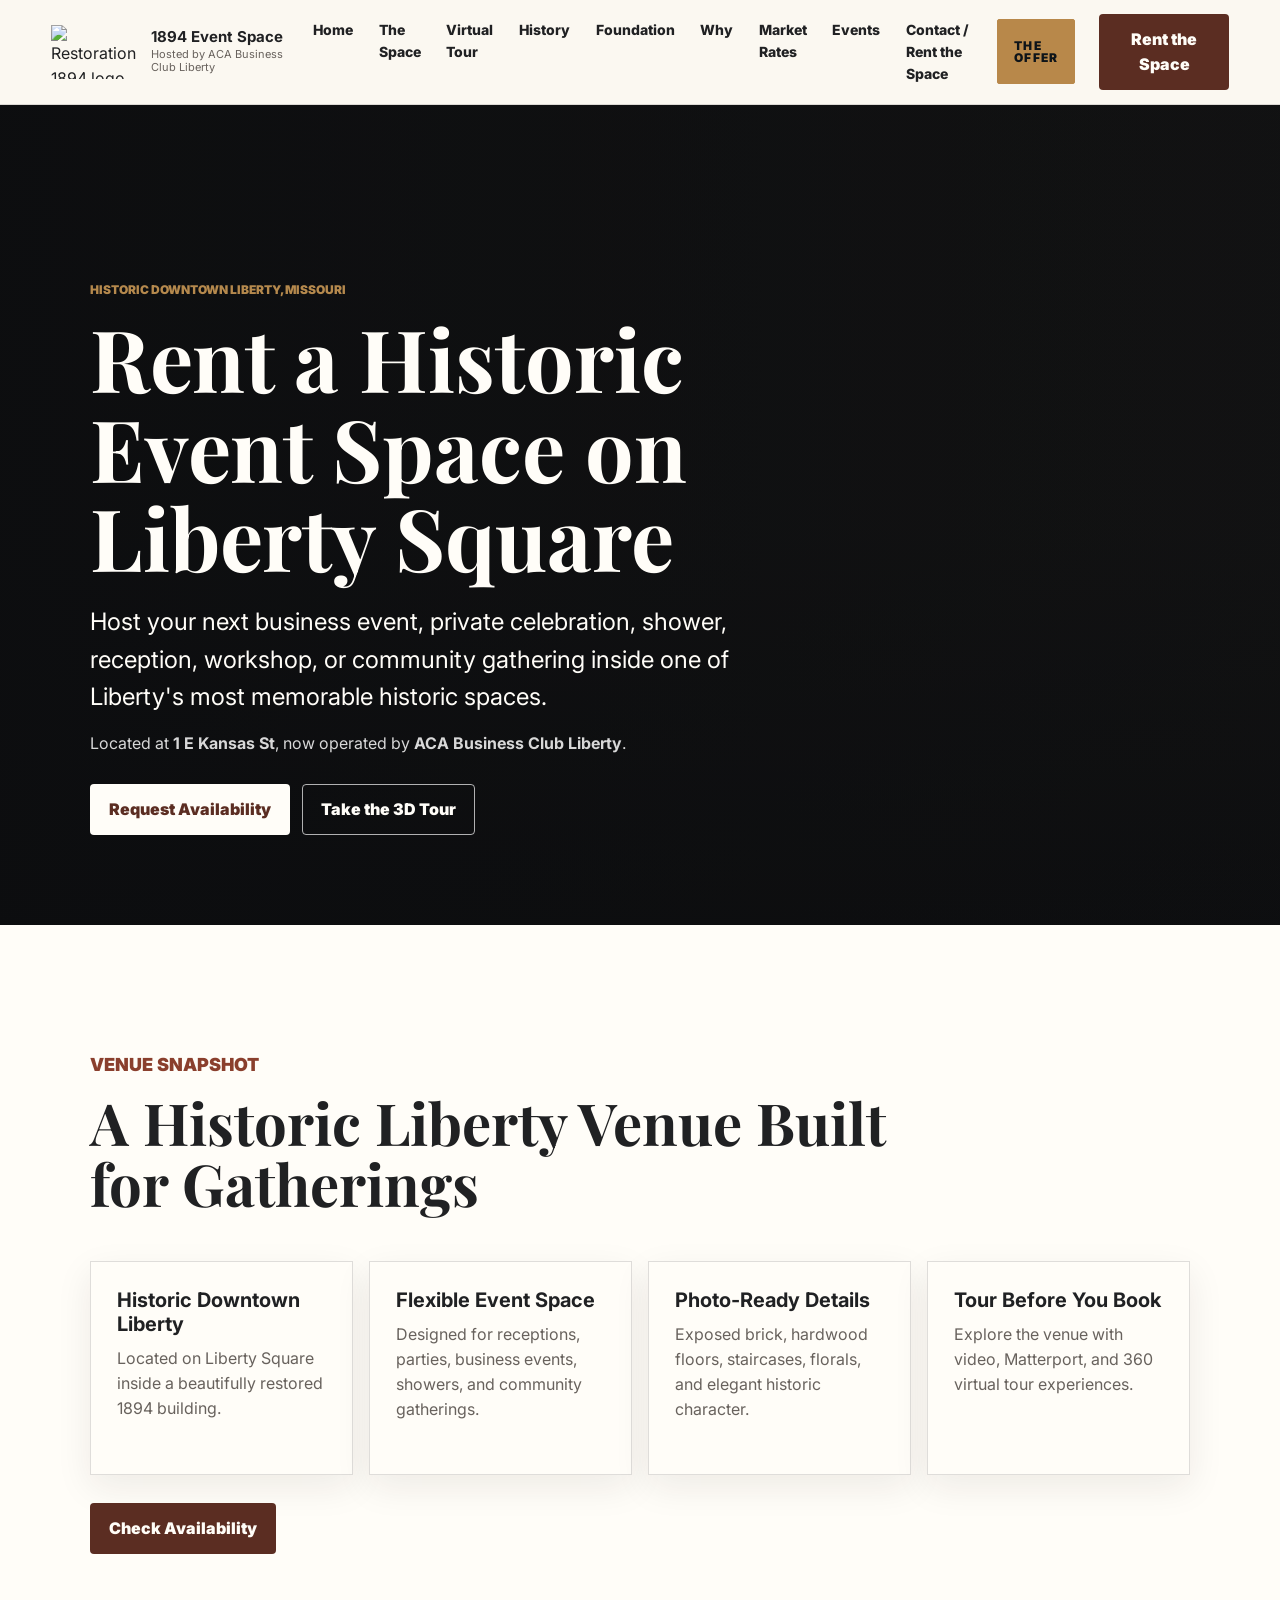
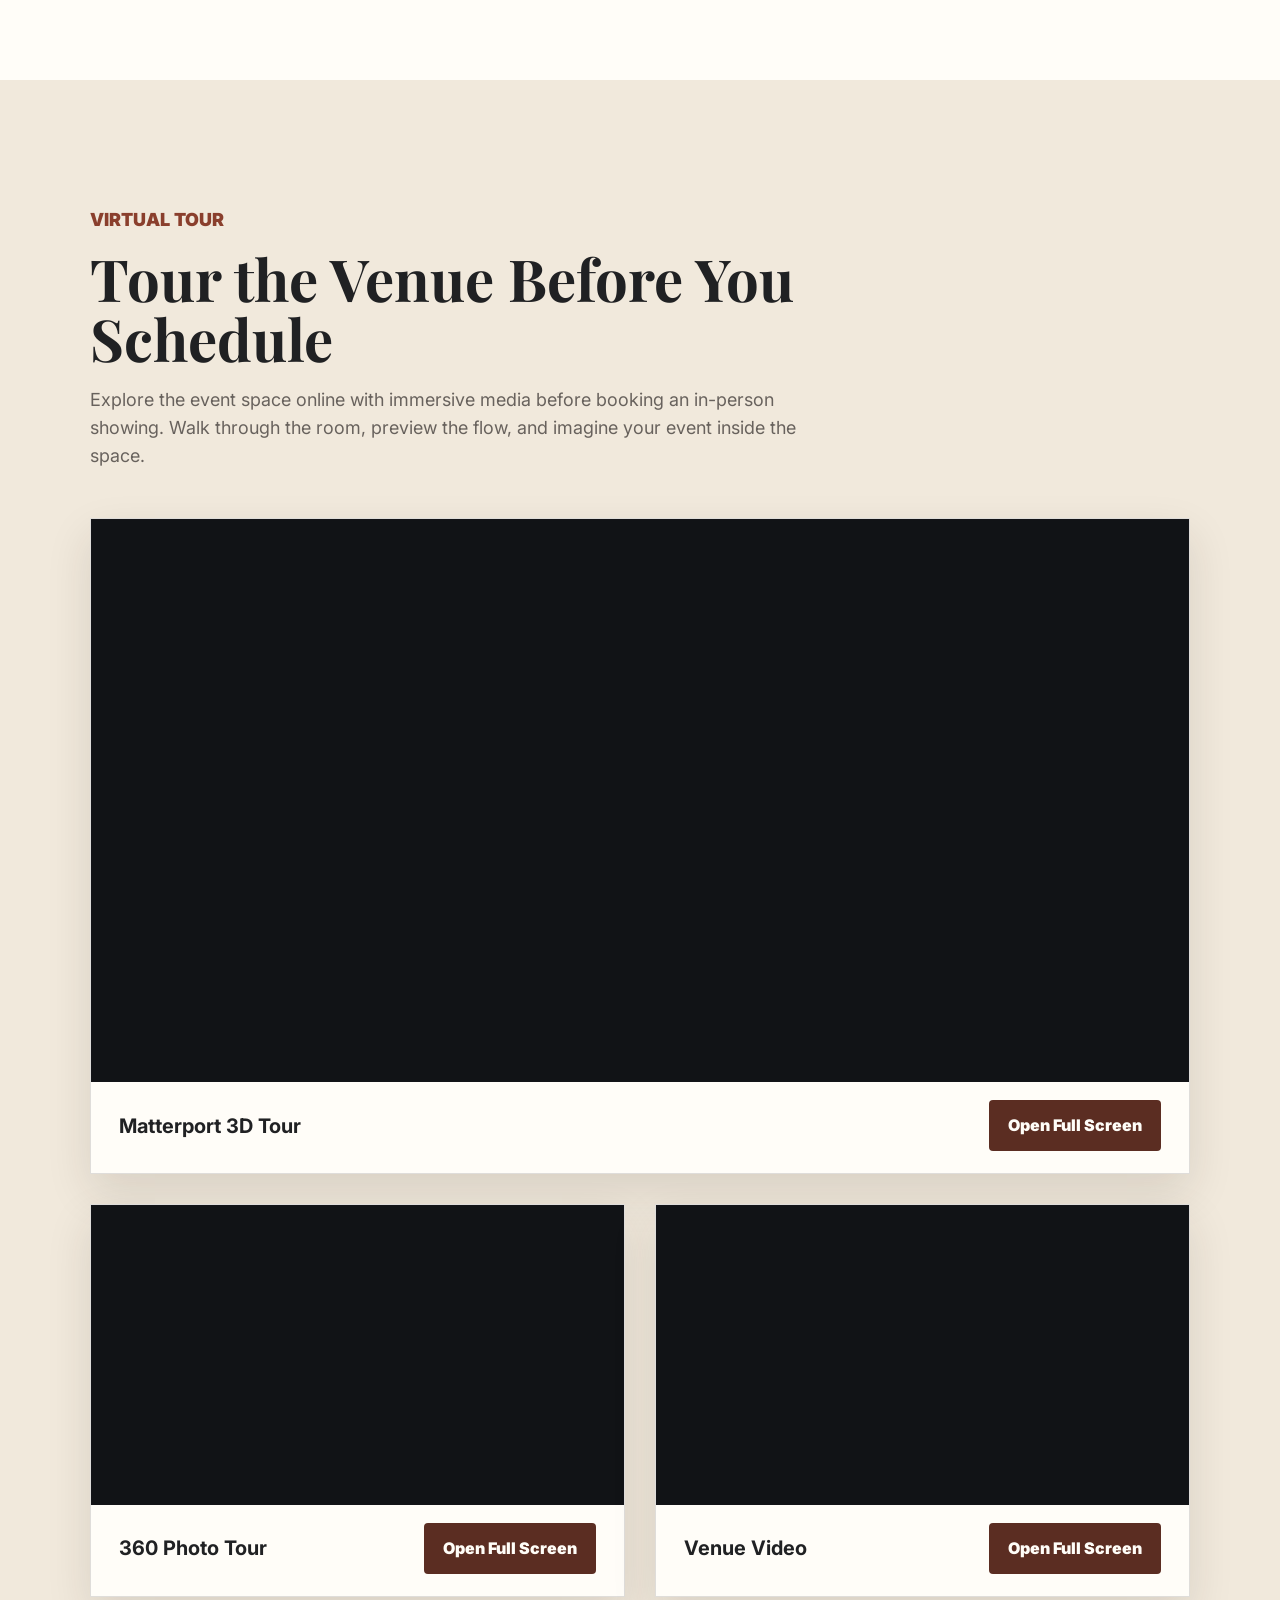
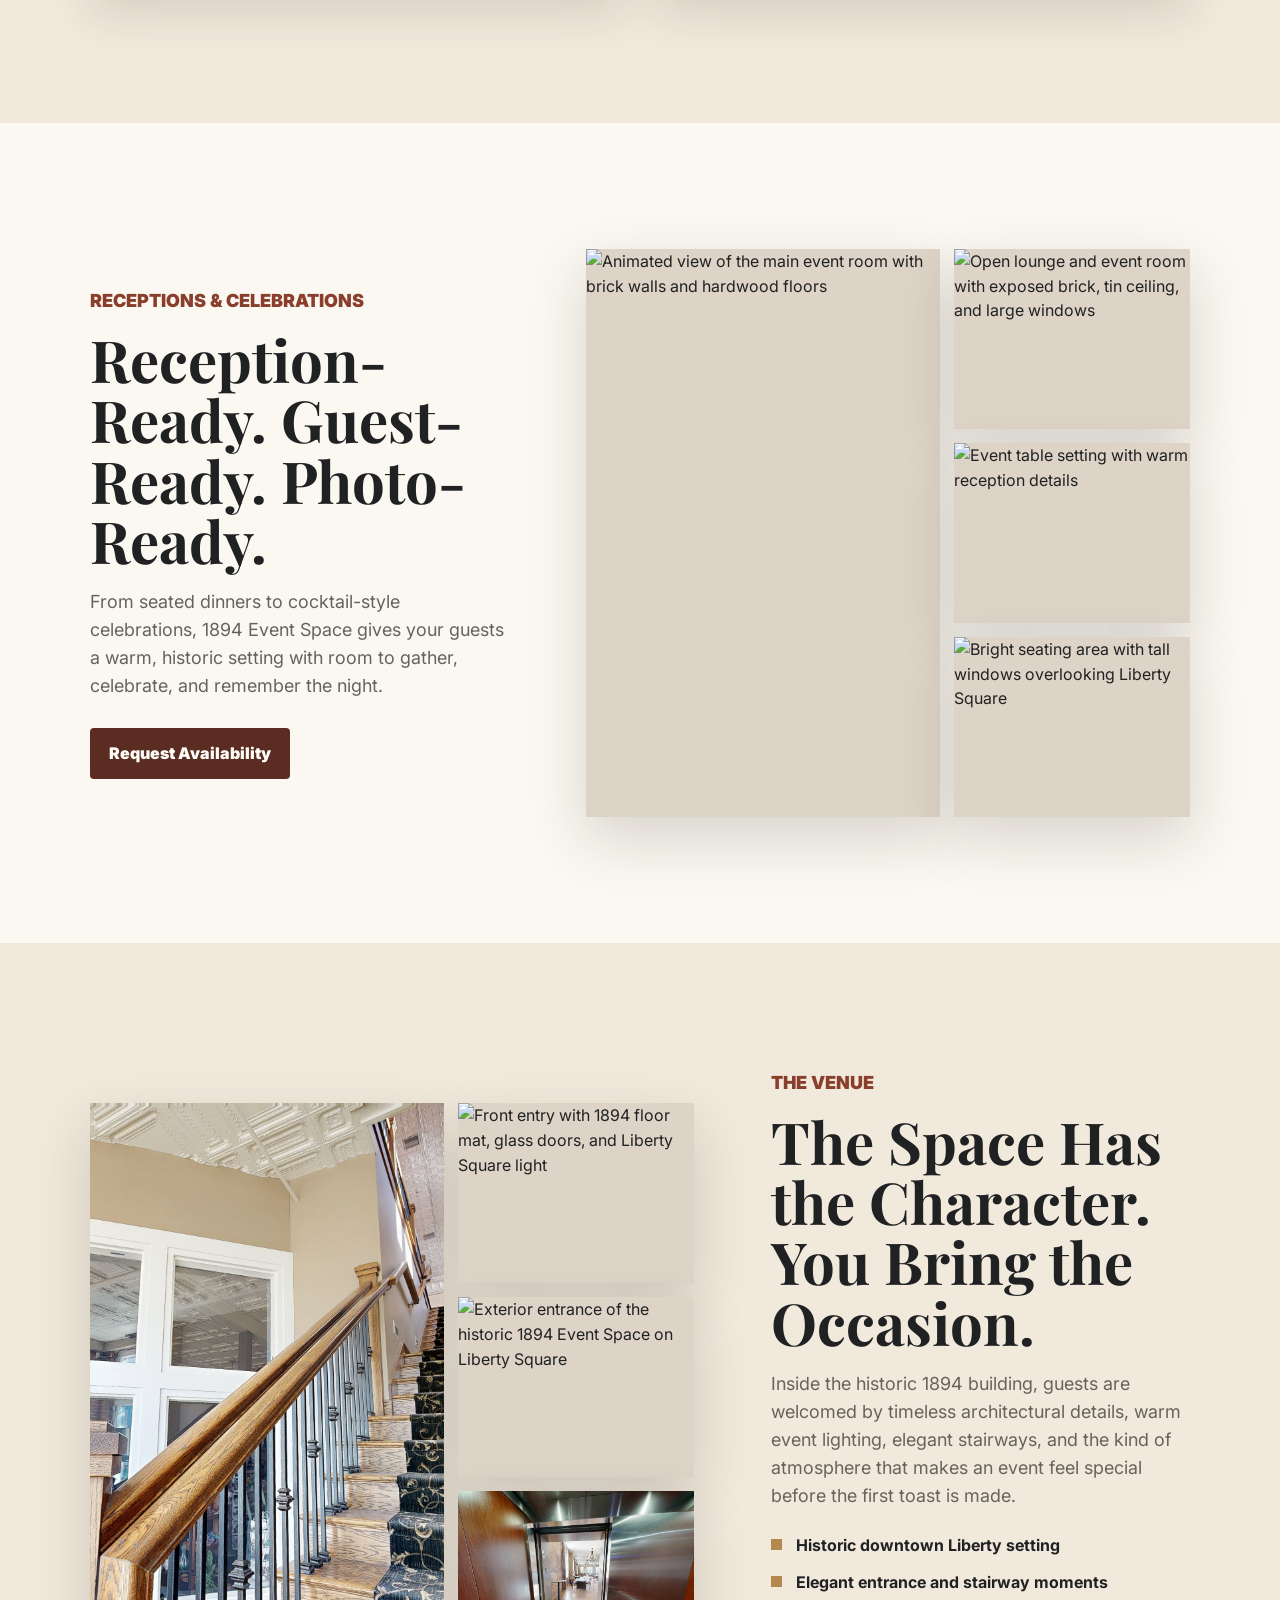
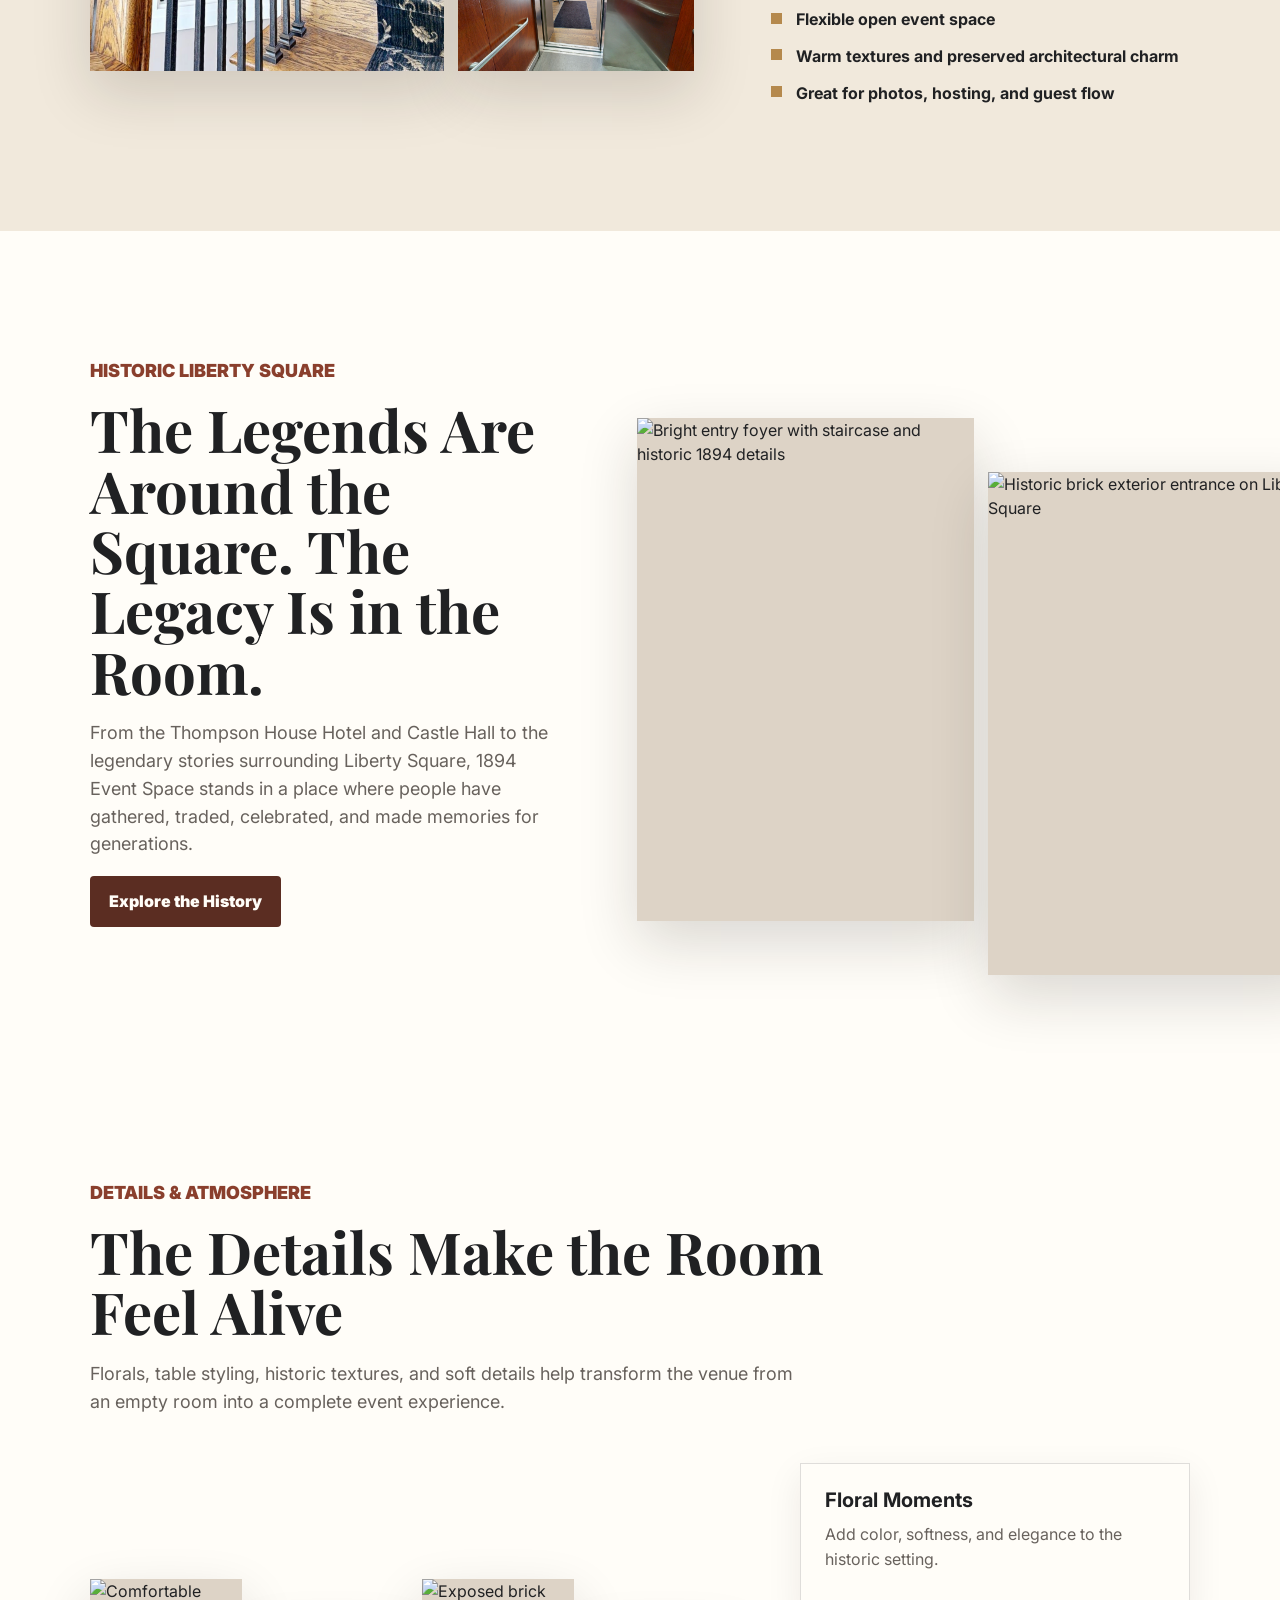
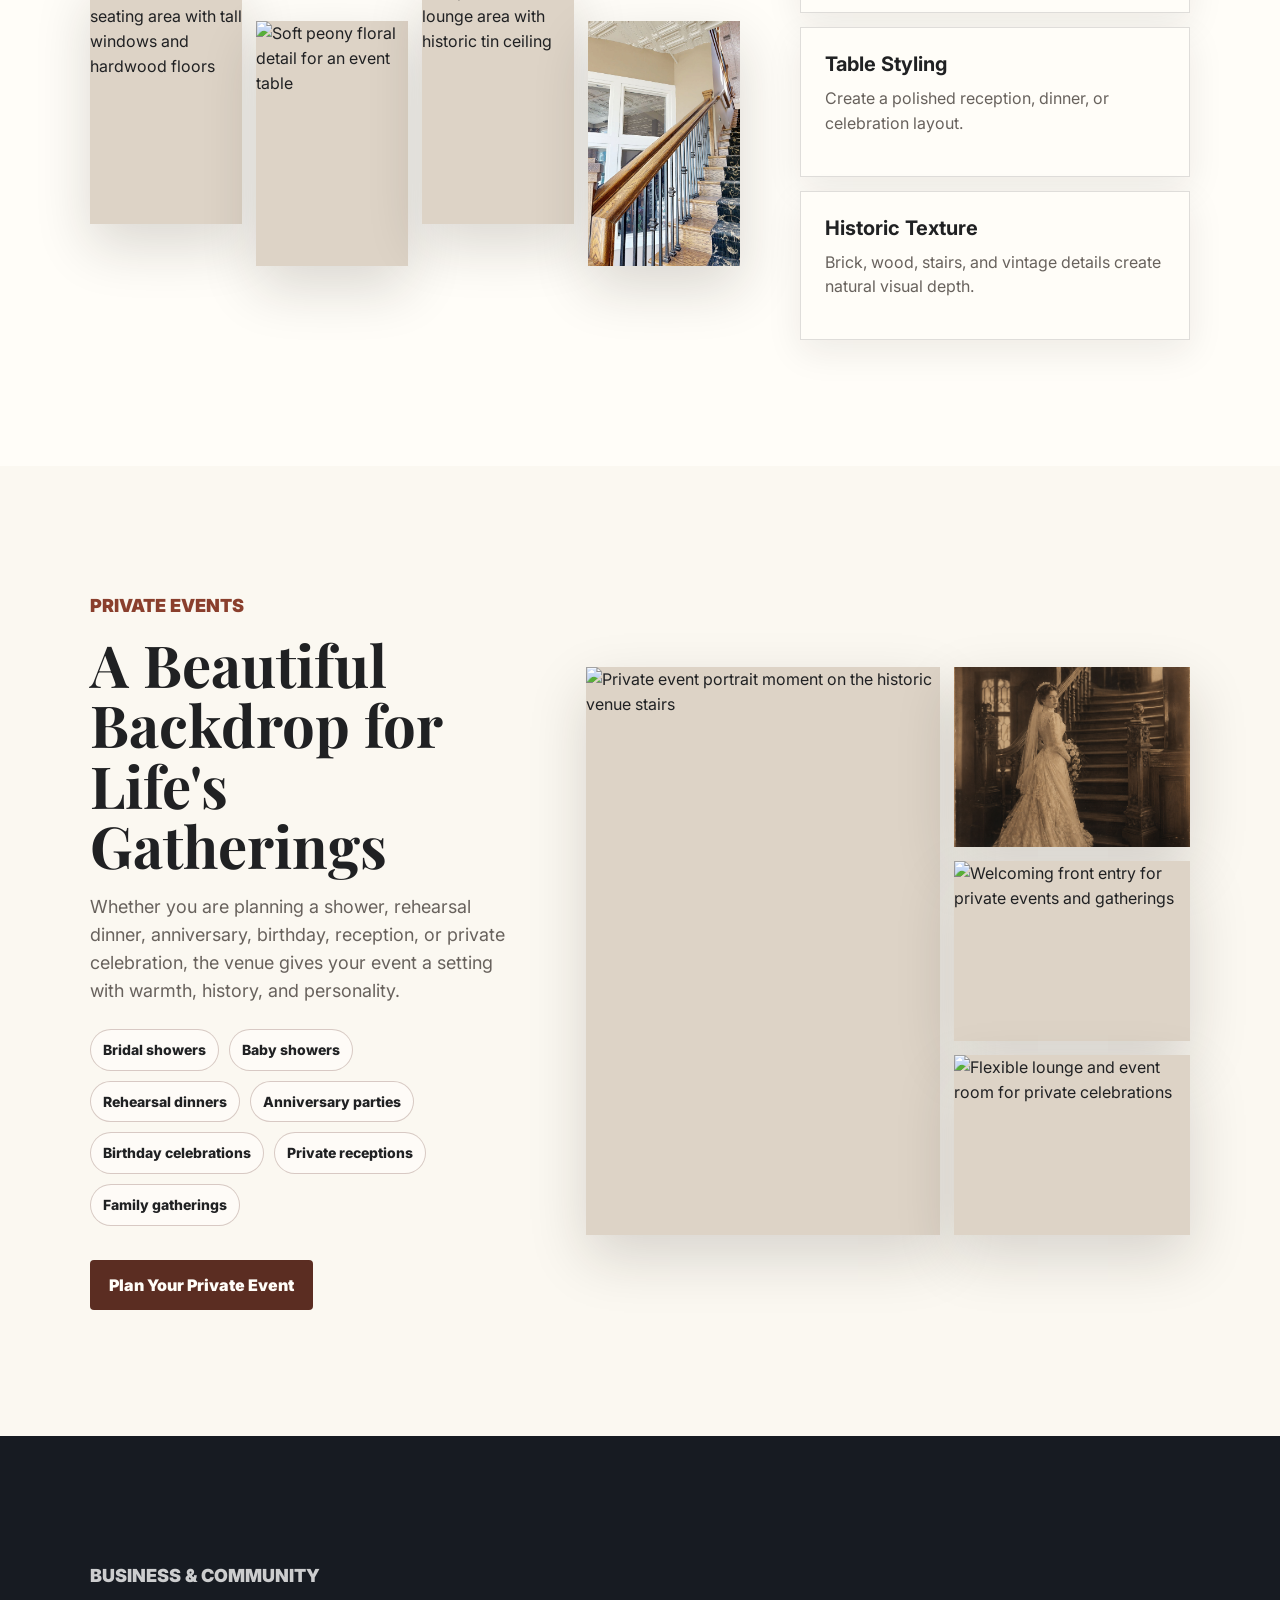
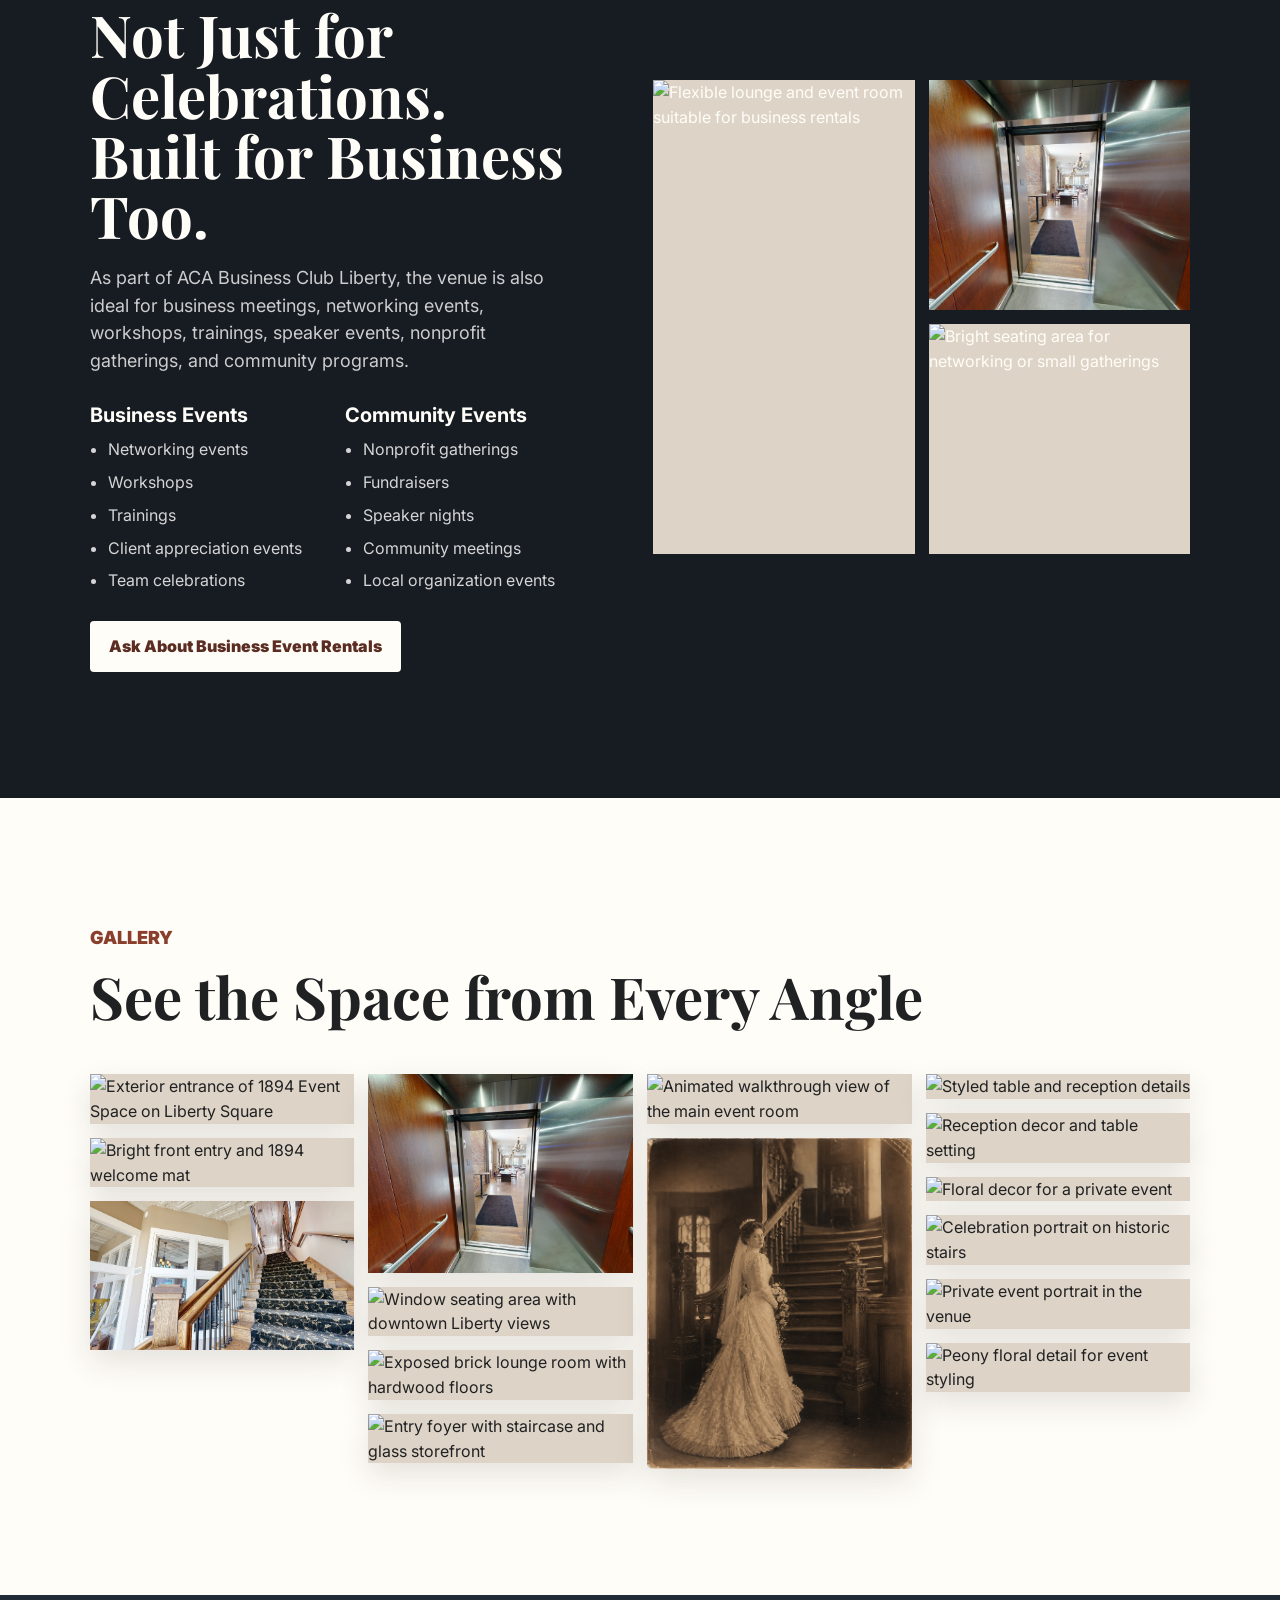
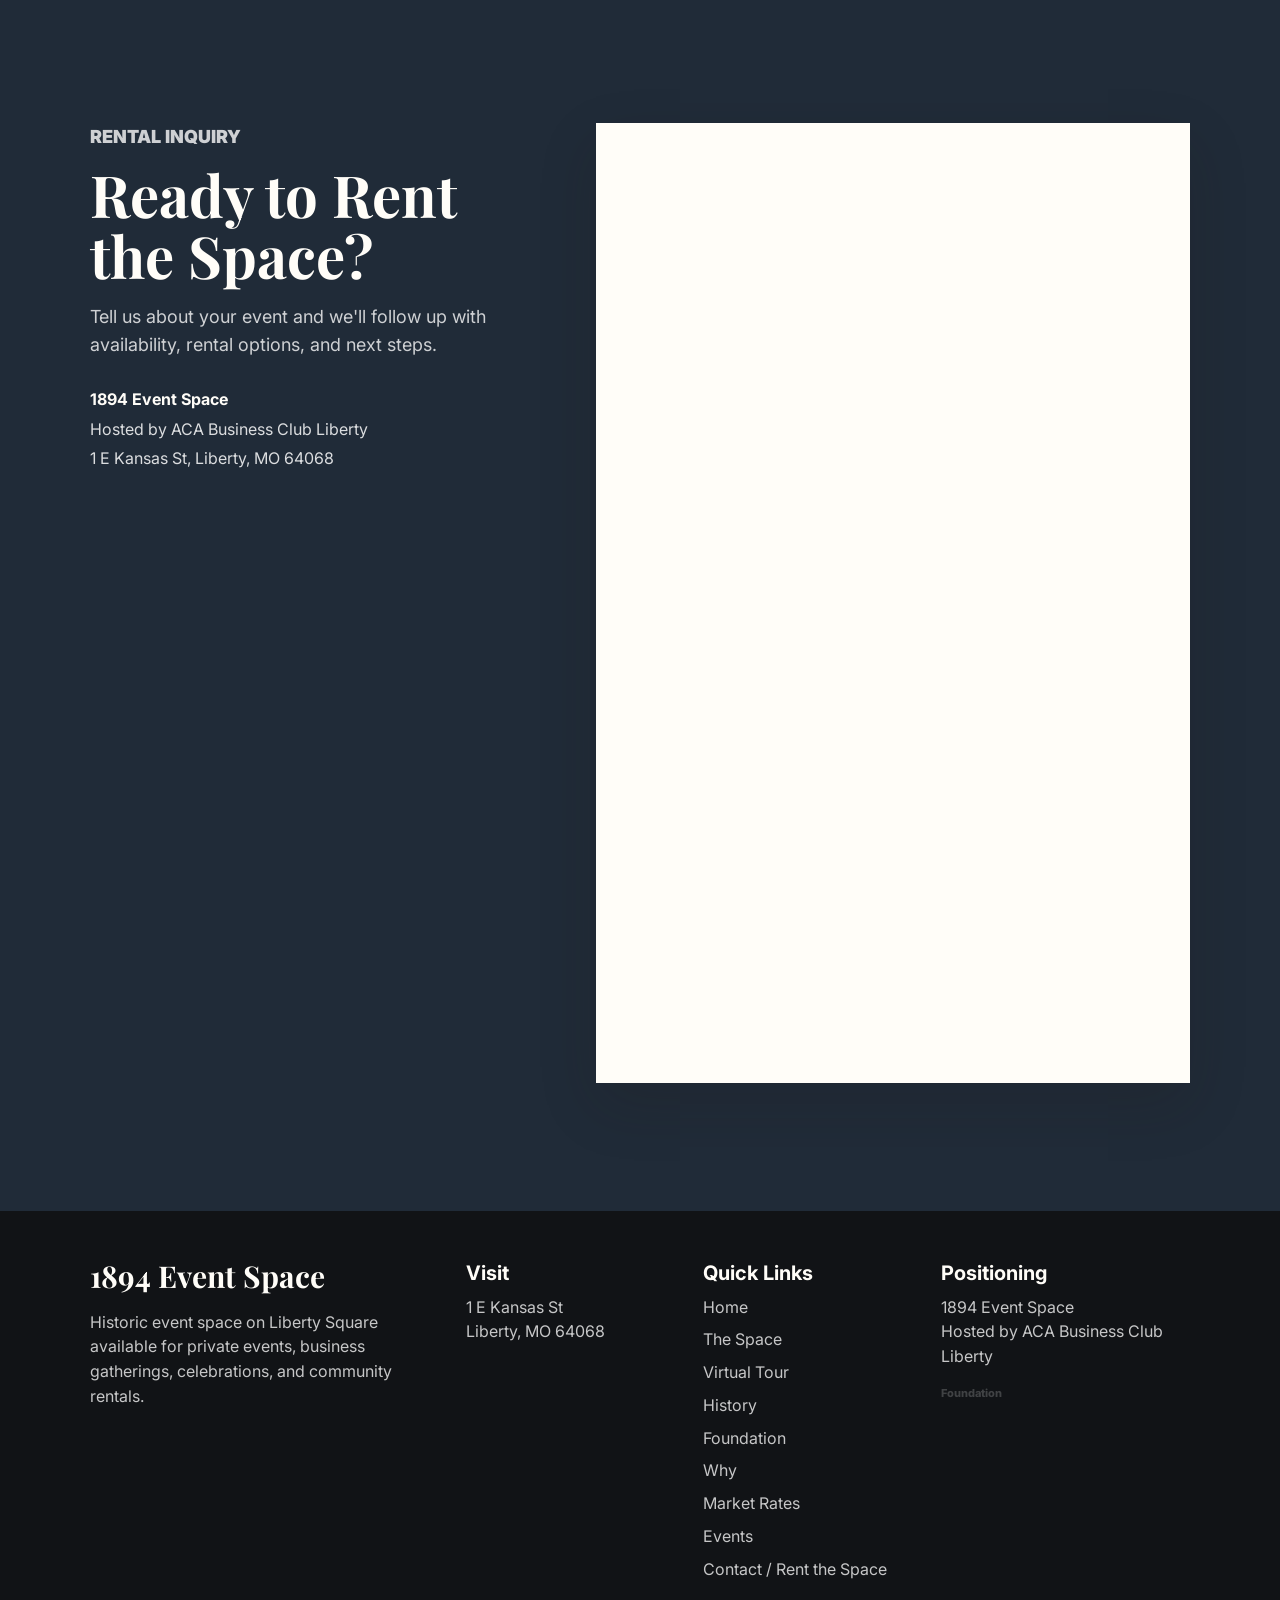
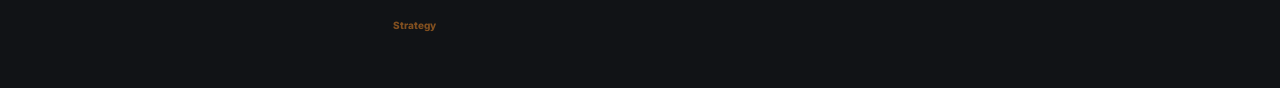
==== index.html @ dd76e558 "Autoplay venue video at half volume" ====
<!doctype html>
<html lang="en">
  <head>
    <meta charset="utf-8">
    <meta name="viewport" content="width=device-width, initial-scale=1">
    <title>1894 Event Space at ACA Liberty | Historic Event Venue in Liberty, MO</title>
    <meta name="description" content="Rent a historic event space on Liberty Square in Liberty, Missouri for private events, receptions, showers, corporate events, workshops, trainings, and community gatherings.">
    <link rel="preconnect" href="https://fonts.googleapis.com">
    <link rel="preconnect" href="https://fonts.gstatic.com" crossorigin>
    <link href="https://fonts.googleapis.com/css2?family=Inter:wght@400;500;600;700;800;900&family=Playfair+Display:wght@700;800&display=swap" rel="stylesheet">
    <link rel="stylesheet" href="styles.css">
  </head>
  <body>
    <header class="site-header">
      <a class="brand" href="/" aria-label="1894 Event Space home">
        <img
          class="brand-logo"
          src="https://restoration1894.com/wp-content/uploads/2019/02/Restoration-1894-Website.png"
          alt="Restoration 1894 logo"
        >
        <span>
          <strong>1894 Event Space</strong>
          <small>Hosted by ACA Business Club Liberty</small>
        </span>
      </a>
      <details class="mobile-nav">
        <summary>Menu</summary>
        <div>
          <a href="index.html">Home</a>
          <a href="history.html">History</a>
          <a href="foundation.html">Foundation</a>
          <a href="why.html">Why</a>
          <a href="market-rates.html">Market Rates</a>
          <a href="foundation.html#aca-calendar">Events</a>
          <a href="#event-request-popup" data-open-event-request>Rent the Space</a>
          <a href="offer.html" class="menu-cta">The Offer</a>
        </div>
      </details>
      <nav class="desktop-nav" aria-label="Primary navigation">
        <a href="/">Home</a>
        <a href="/#snapshot">The Space</a>
        <a href="/#tour">Virtual Tour</a>
        <a href="/history">History</a>
        <a href="foundation.html">Foundation</a>
        <a href="why.html">Why</a>
        <a href="market-rates.html">Market Rates</a>
        <a href="foundation.html#aca-calendar">Events</a>
        <a href="#event-request-popup" data-open-event-request>Contact / Rent the Space</a>
        <a href="offer.html" class="menu-cta">The Offer</a>
      </nav>
      <a class="button button-dark header-cta" href="#event-request-popup" data-open-event-request>Rent the Space</a>
    </header>

    <main id="home">
      <section class="hero" aria-labelledby="hero-title">
        <div class="hero-media" aria-hidden="true">
          <iframe
            title="1894 Event Space video background"
            src="https://www.youtube.com/embed/60xCoFbbfuU?autoplay=1&mute=1&loop=1&playlist=60xCoFbbfuU&controls=0&showinfo=0&rel=0&modestbranding=1&playsinline=1"
            allow="autoplay; encrypted-media; picture-in-picture"
          ></iframe>
          <div class="hero-scrim"></div>
        </div>
        <div class="hero-content">
          <p class="eyebrow">Historic Downtown Liberty, Missouri</p>
          <h1 id="hero-title">Rent a Historic Event Space on Liberty Square</h1>
          <p class="hero-copy">
            Host your next business event, private celebration, shower, reception, workshop,
            or community gathering inside one of Liberty's most memorable historic spaces.
          </p>
          <p class="hero-location">
            Located at <strong>1 E Kansas St</strong>, now operated by <strong>ACA Business Club Liberty</strong>.
          </p>
          <div class="hero-actions" aria-label="Primary actions">
            <a class="button button-light" href="#event-request-popup" data-open-event-request>Request Availability</a>
            <a class="button button-outline-light" href="#tour">Take the 3D Tour</a>
          </div>
        </div>
      </section>

      <section class="snapshot section-pad" id="snapshot" aria-labelledby="snapshot-title">
        <div class="section-heading">
          <p class="eyebrow dark">Venue Snapshot</p>
          <h2 id="snapshot-title">A Historic Liberty Venue Built for Gatherings</h2>
        </div>
        <div class="snapshot-grid">
          <article>
            <h3>Historic Downtown Liberty</h3>
            <p>Located on Liberty Square inside a beautifully restored 1894 building.</p>
          </article>
          <article>
            <h3>Flexible Event Space</h3>
            <p>Designed for receptions, parties, business events, showers, and community gatherings.</p>
          </article>
          <article>
            <h3>Photo-Ready Details</h3>
            <p>Exposed brick, hardwood floors, staircases, florals, and elegant historic character.</p>
          </article>
          <article>
            <h3>Tour Before You Book</h3>
            <p>Explore the venue with video, Matterport, and 360 virtual tour experiences.</p>
          </article>
        </div>
        <div class="center-cta">
          <a class="button button-dark" href="#event-request-popup" data-open-event-request>Check Availability</a>
        </div>
      </section>

      <section class="tour-section section-pad" id="tour">
        <div class="section-heading">
          <p class="eyebrow dark">Virtual Tour</p>
          <h2>Tour the Venue Before You Schedule</h2>
          <p>Explore the event space online with immersive media before booking an in-person showing. Walk through the room, preview the flow, and imagine your event inside the space.</p>
        </div>
        <div class="tour-embed-layout">
          <article class="tour-embed-card featured-tour">
            <div class="tour-embed-frame">
              <iframe
                title="Matterport 3D tour of 1894 Event Space"
                src="https://my.matterport.com/show/?m=xFd43hi8Wfs&play=1"
                allow="fullscreen; xr-spatial-tracking"
                allowfullscreen
                loading="lazy"
              ></iframe>
            </div>
            <div class="tour-embed-caption">
              <h3>Matterport 3D Tour</h3>
              <a class="button button-dark" href="https://my.matterport.com/show/?m=xFd43hi8Wfs" target="_blank" rel="noreferrer">Open Full Screen</a>
            </div>
          </article>
          <article class="tour-embed-card">
            <div class="tour-embed-frame">
              <iframe
                title="360 photo tour of 1894 Event Space"
                src="https://kuula.co/share/collection/7Mxp6?logo=1&info=1&fs=1&vr=0&sd=1&thumbs=3&margin=2"
                allow="fullscreen; gyroscope; accelerometer"
                allowfullscreen
                loading="lazy"
              ></iframe>
            </div>
            <div class="tour-embed-caption">
              <h3>360 Photo Tour</h3>
              <a class="button button-dark" href="https://kuula.co/share/collection/7Mxp6?logo=1&info=1&fs=1&vr=0&sd=1&thumbs=3&margin=2" target="_blank" rel="noreferrer">Open Full Screen</a>
            </div>
          </article>
          <article class="tour-embed-card">
            <div class="tour-embed-frame">
              <iframe
                id="venue-video-player"
                title="1894 Event Space venue video"
                src="https://www.youtube.com/embed/60xCoFbbfuU?autoplay=1&mute=0&enablejsapi=1&playsinline=1&rel=0&modestbranding=1&origin=https%3A%2F%2F1894.tours"
                allow="accelerometer; autoplay; clipboard-write; encrypted-media; gyroscope; picture-in-picture; web-share"
                allowfullscreen
                loading="lazy"
              ></iframe>
            </div>
            <div class="tour-embed-caption">
              <h3>Venue Video</h3>
              <a class="button button-dark" href="https://youtu.be/60xCoFbbfuU?si=f5GKk8U3p6NiVjuc" target="_blank" rel="noreferrer">Open Full Screen</a>
            </div>
          </article>
        </div>
      </section>

      <section class="image-story section-pad" id="events">
        <div class="story-copy">
          <p class="eyebrow dark">Receptions & Celebrations</p>
          <h2>Reception-Ready. Guest-Ready. Photo-Ready.</h2>
          <p>From seated dinners to cocktail-style celebrations, 1894 Event Space gives your guests a warm, historic setting with room to gather, celebrate, and remember the night.</p>
          <a class="button button-dark" href="#event-request-popup" data-open-event-request>Request Availability</a>
        </div>
        <div class="feature-gallery four-pack">
          <img class="large" loading="lazy" src="assets/home/venue-room-pan.gif" alt="Animated view of the main event room with brick walls and hardwood floors">
          <img loading="lazy" src="assets/home/brick-lounge-room.jpg" alt="Open lounge and event room with exposed brick, tin ceiling, and large windows">
          <img loading="lazy" src="https://restoration1894.com/wp-content/uploads/2019/05/grid2-rev-1024x1024.png" alt="Event table setting with warm reception details">
          <img loading="lazy" src="assets/home/window-lounge.jpg" alt="Bright seating area with tall windows overlooking Liberty Square">
        </div>
      </section>

      <section class="image-story image-story-reverse section-pad">
        <div class="story-copy">
          <p class="eyebrow dark">The Venue</p>
          <h2>The Space Has the Character. You Bring the Occasion.</h2>
          <p>Inside the historic 1894 building, guests are welcomed by timeless architectural details, warm event lighting, elegant stairways, and the kind of atmosphere that makes an event feel special before the first toast is made.</p>
          <ul class="check-list">
            <li>Historic downtown Liberty setting</li>
            <li>Elegant entrance and stairway moments</li>
            <li>Flexible open event space</li>
            <li>Warm textures and preserved architectural charm</li>
            <li>Great for photos, hosting, and guest flow</li>
          </ul>
        </div>
        <div class="feature-gallery four-pack">
          <img class="large" loading="lazy" src="assets/home/staircase-tin-ceiling.jpg" alt="Historic staircase with hardwood railing, patterned runner, and pressed tin ceiling">
          <img loading="lazy" src="assets/home/front-entry-interior.jpg" alt="Front entry with 1894 floor mat, glass doors, and Liberty Square light">
          <img loading="lazy" src="assets/home/exterior-entrance.jpg" alt="Exterior entrance of the historic 1894 Event Space on Liberty Square">
          <img loading="lazy" src="assets/home/elevator-entry.jpg" alt="Elevator access opening into the event space">
        </div>
      </section>

      <section class="history-teaser section-pad">
        <div class="history-teaser-copy">
          <p class="eyebrow dark">Historic Liberty Square</p>
          <h2>The Legends Are Around the Square. The Legacy Is in the Room.</h2>
          <p>
            From the Thompson House Hotel and Castle Hall to the legendary stories surrounding
            Liberty Square, 1894 Event Space stands in a place where people have gathered,
            traded, celebrated, and made memories for generations.
          </p>
          <a class="button button-dark" href="/history">Explore the History</a>
        </div>
        <div class="history-teaser-images">
          <img loading="lazy" src="assets/home/entry-stair-foyer.jpg" alt="Bright entry foyer with staircase and historic 1894 details">
          <img loading="lazy" src="assets/home/exterior-entrance.jpg" alt="Historic brick exterior entrance on Liberty Square">
        </div>
      </section>

      <section class="details-section section-pad">
        <div class="section-heading">
          <p class="eyebrow dark">Details & Atmosphere</p>
          <h2>The Details Make the Room Feel Alive</h2>
          <p>Florals, table styling, historic textures, and soft details help transform the venue from an empty room into a complete event experience.</p>
        </div>
        <div class="details-layout">
          <div class="detail-images">
            <img loading="lazy" src="assets/home/window-lounge.jpg" alt="Comfortable seating area with tall windows and hardwood floors">
            <img loading="lazy" src="https://restoration1894.com/wp-content/uploads/2017/11/SP-Peony-2.jpg" alt="Soft peony floral detail for an event table">
            <img loading="lazy" src="assets/home/brick-lounge-room.jpg" alt="Exposed brick lounge area with historic tin ceiling">
            <img loading="lazy" src="assets/home/staircase-tin-ceiling.jpg" alt="Pressed tin ceiling and staircase details inside the venue">
          </div>
          <div class="detail-cards">
            <article>
              <h3>Floral Moments</h3>
              <p>Add color, softness, and elegance to the historic setting.</p>
            </article>
            <article>
              <h3>Table Styling</h3>
              <p>Create a polished reception, dinner, or celebration layout.</p>
            </article>
            <article>
              <h3>Historic Texture</h3>
              <p>Brick, wood, stairs, and vintage details create natural visual depth.</p>
            </article>
          </div>
        </div>
      </section>

      <section class="image-story section-pad">
        <div class="story-copy">
          <p class="eyebrow dark">Private Events</p>
          <h2>A Beautiful Backdrop for Life's Gatherings</h2>
          <p>Whether you are planning a shower, rehearsal dinner, anniversary, birthday, reception, or private celebration, the venue gives your event a setting with warmth, history, and personality.</p>
          <ul class="pill-list">
            <li>Bridal showers</li>
            <li>Baby showers</li>
            <li>Rehearsal dinners</li>
            <li>Anniversary parties</li>
            <li>Birthday celebrations</li>
            <li>Private receptions</li>
            <li>Family gatherings</li>
          </ul>
          <a class="button button-dark" href="#event-request-popup" data-open-event-request>Plan Your Private Event</a>
        </div>
        <div class="feature-gallery four-pack">
          <img class="large" loading="lazy" src="https://restoration1894.com/wp-content/uploads/2019/05/bride3-683x1024.png" alt="Private event portrait moment on the historic venue stairs">
          <img loading="lazy" src="assets/history/castle-hall-modern-wedding-collage.png" alt="Wedding portraits in the historic venue">
          <img loading="lazy" src="assets/home/front-entry-interior.jpg" alt="Welcoming front entry for private events and gatherings">
          <img loading="lazy" src="assets/home/brick-lounge-room.jpg" alt="Flexible lounge and event room for private celebrations">
        </div>
      </section>

      <section class="business-section section-pad">
        <div class="business-copy">
          <p class="eyebrow">Business & Community</p>
          <h2>Not Just for Celebrations. Built for Business Too.</h2>
          <p>As part of ACA Business Club Liberty, the venue is also ideal for business meetings, networking events, workshops, trainings, speaker events, nonprofit gatherings, and community programs.</p>
          <div class="list-columns">
            <div>
              <h3>Business Events</h3>
              <ul>
                <li>Networking events</li>
                <li>Workshops</li>
                <li>Trainings</li>
                <li>Client appreciation events</li>
                <li>Team celebrations</li>
              </ul>
            </div>
            <div>
              <h3>Community Events</h3>
              <ul>
                <li>Nonprofit gatherings</li>
                <li>Fundraisers</li>
                <li>Speaker nights</li>
                <li>Community meetings</li>
                <li>Local organization events</li>
              </ul>
            </div>
          </div>
          <a class="button button-light" href="#event-request-popup" data-open-event-request>Ask About Business Event Rentals</a>
        </div>
        <div class="business-images">
          <img loading="lazy" src="assets/home/brick-lounge-room.jpg" alt="Flexible lounge and event room suitable for business rentals">
          <img loading="lazy" src="assets/home/elevator-entry.jpg" alt="Elevator access into the event space for guests">
          <img loading="lazy" src="assets/home/window-lounge.jpg" alt="Bright seating area for networking or small gatherings">
        </div>
      </section>

      <section class="full-gallery section-pad" id="gallery">
        <div class="section-heading">
          <p class="eyebrow dark">Gallery</p>
          <h2>See the Space from Every Angle</h2>
        </div>
        <div class="masonry-gallery">
          <img loading="lazy" src="assets/home/exterior-entrance.jpg" alt="Exterior entrance of 1894 Event Space on Liberty Square">
          <img loading="lazy" src="assets/home/front-entry-interior.jpg" alt="Bright front entry and 1894 welcome mat">
          <img loading="lazy" src="assets/home/staircase-tin-ceiling.jpg" alt="Historic staircase and pressed tin ceiling">
          <img loading="lazy" src="assets/home/elevator-entry.jpg" alt="Elevator access into the venue">
          <img loading="lazy" src="assets/home/window-lounge.jpg" alt="Window seating area with downtown Liberty views">
          <img loading="lazy" src="assets/home/brick-lounge-room.jpg" alt="Exposed brick lounge room with hardwood floors">
          <img loading="lazy" src="assets/home/entry-stair-foyer.jpg" alt="Entry foyer with staircase and glass storefront">
          <img loading="lazy" src="assets/home/venue-room-pan.gif" alt="Animated walkthrough view of the main event room">
          <img loading="lazy" src="assets/history/castle-hall-modern-wedding-collage.png" alt="Modern wedding portraits inside the historic venue">
          <img loading="lazy" src="https://restoration1894.com/wp-content/uploads/2019/05/grid2-rev-1024x1024.png" alt="Styled table and reception details">
          <img loading="lazy" src="https://restoration1894.com/wp-content/uploads/2019/05/grid3-rev-1024x1024.png" alt="Reception decor and table setting">
          <img loading="lazy" src="https://restoration1894.com/wp-content/uploads/2019/05/flowers-683x1024.png" alt="Floral decor for a private event">
          <img loading="lazy" src="https://restoration1894.com/wp-content/uploads/2019/05/bride3-683x1024.png" alt="Celebration portrait on historic stairs">
          <img loading="lazy" src="https://restoration1894.com/wp-content/uploads/2019/05/Bride-683x1024.png" alt="Private event portrait in the venue">
          <img loading="lazy" src="https://restoration1894.com/wp-content/uploads/2017/11/SP-Peony-2.jpg" alt="Peony floral detail for event styling">
        </div>
      </section>

      <section class="inquiry-section" id="inquiry">
        <div class="inquiry-copy">
          <p class="eyebrow">Rental Inquiry</p>
          <h2>Ready to Rent the Space?</h2>
          <p>Tell us about your event and we'll follow up with availability, rental options, and next steps.</p>
          <div class="contact-block">
            <strong>1894 Event Space</strong>
            <span>Hosted by ACA Business Club Liberty</span>
            <span>1 E Kansas St, Liberty, MO 64068</span>
          </div>
        </div>
        <div class="inquiry-form ninja-form-panel" aria-label="Venue rental inquiry form">
          <iframe
            src="https://links.ninja360.net/widget/form/Wzm3oKyw3HILRRzgmg9f"
            title="Banquet Hall Event Request"
            loading="lazy"
          ></iframe>
        </div>
      </section>
    </main>

    <dialog class="event-request-modal" id="event-request-popup" aria-labelledby="event-request-title">
      <div class="event-request-shell">
        <div class="event-request-bar">
          <div>
            <p class="eyebrow dark">Event Request</p>
            <h2 id="event-request-title">Check Availability</h2>
          </div>
          <button class="event-request-close" type="button" data-close-event-request aria-label="Close event request form">Close</button>
        </div>
        <iframe
          src="https://links.ninja360.net/widget/form/Wzm3oKyw3HILRRzgmg9f"
          title="Banquet Hall Event Request"
          loading="lazy"
        ></iframe>
      </div>
    </dialog>

    <footer class="site-footer">
      <div>
        <h2>1894 Event Space</h2>
        <p>Historic event space on Liberty Square available for private events, business gatherings, celebrations, and community rentals.</p>
      </div>
      <div>
        <h3>Visit</h3>
        <p>1 E Kansas St<br>Liberty, MO 64068</p>
      </div>
      <div>
        <h3>Quick Links</h3>
        <a href="/">Home</a>
        <a href="/#snapshot">The Space</a>
        <a href="/#tour">Virtual Tour</a>
        <a href="/history">History</a>
        <a href="foundation.html">Foundation</a>
        <a href="why.html">Why</a>
        <a href="market-rates.html">Market Rates</a>
        <a href="foundation.html#aca-calendar">Events</a>
        <a href="#event-request-popup" data-open-event-request>Contact / Rent the Space</a>
      </div>
      <div>
        <h3>Positioning</h3>
        <p>1894 Event Space<br>Hosted by ACA Business Club Liberty</p>
        <a class="foundation-secret-link" href="foundation.html" aria-label="ACA Liberty Digital Foundation">Foundation</a>
      </div>
      <a class="prep-secret-link" href="prep-notes.html" target="_blank" rel="noopener">Strategy</a>
    </footer>
    <script src="youtube-autoplay.js"></script>
    <script src="event-request.js"></script>
  </body>
</html>
---- styles.css ----
:root {
  --ink: #202123;
  --muted: #68625d;
  --paper: #fbf8f1;
  --cream: #f1e9dc;
  --white: #fffdf8;
  --charcoal: #171b22;
  --navy: #202b38;
  --brick: #8a3f2d;
  --brick-dark: #5b2d22;
  --brass: #b5894d;
  --sage: #596b5f;
  --line: rgba(32, 33, 35, 0.14);
  --shadow: 0 22px 55px rgba(29, 24, 20, 0.16);
}

* {
  box-sizing: border-box;
}

html {
  scroll-behavior: smooth;
}

body {
  margin: 0;
  color: var(--ink);
  background: var(--paper);
  font-family: Inter, system-ui, -apple-system, BlinkMacSystemFont, "Segoe UI", sans-serif;
  line-height: 1.55;
}

a {
  color: inherit;
}

img {
  display: block;
  width: 100%;
  height: 100%;
  object-fit: cover;
  background: #ddd3c6;
}

.site-header {
  position: sticky;
  top: 0;
  z-index: 20;
  display: flex;
  align-items: center;
  justify-content: space-between;
  gap: 24px;
  min-height: 76px;
  padding: 14px clamp(18px, 4vw, 56px);
  background: rgba(251, 248, 241, 0.94);
  border-bottom: 1px solid var(--line);
  backdrop-filter: blur(14px);
}

.brand {
  display: inline-flex;
  align-items: center;
  gap: 12px;
  min-width: 238px;
  text-decoration: none;
}

.brand-logo {
  width: 88px;
  height: auto;
  max-height: 54px;
  flex: 0 0 auto;
  object-fit: contain;
  background: transparent;
}

.brand strong,
.brand small {
  display: block;
}

.brand strong {
  font-size: 15px;
  line-height: 1.15;
}

.brand small {
  margin-top: 2px;
  color: var(--muted);
  font-size: 11px;
  line-height: 1.25;
}

.desktop-nav {
  display: flex;
  gap: clamp(14px, 2vw, 26px);
  font-size: 14px;
  font-weight: 800;
}

.desktop-nav a {
  text-decoration: none;
}

.menu-cta {
  display: inline-flex;
  align-items: center;
  justify-content: center;
  min-height: 36px;
  padding: 0.5rem 1rem;
  border: 1px solid #b8884a;
  border-radius: 2px;
  color: #0e1419 !important;
  background: #b8884a;
  font-size: 0.75rem;
  font-weight: 900;
  letter-spacing: 0.1em;
  line-height: 1;
  text-transform: uppercase;
  transition: background 0.3s ease, border-color 0.3s ease, transform 0.3s ease;
}

.menu-cta:hover,
.menu-cta:focus {
  border-color: #d4a463;
  background: #d4a463;
  transform: translateY(-1px);
}


.mobile-nav {
  position: relative;
  display: none;
  margin-left: auto;
}

.mobile-nav summary {
  display: inline-flex;
  align-items: center;
  justify-content: center;
  min-height: 42px;
  padding: 10px 14px;
  border: 1px solid rgba(91, 45, 34, 0.32);
  border-radius: 999px;
  color: var(--brick-dark);
  background: var(--white);
  font-size: 13px;
  font-weight: 900;
  list-style: none;
  cursor: pointer;
}

.mobile-nav summary::-webkit-details-marker {
  display: none;
}

.mobile-nav summary::after {
  margin-left: 8px;
  content: "v";
  font-size: 11px;
}

.mobile-nav[open] summary::after {
  content: "^";
}

.mobile-nav div {
  position: absolute;
  top: calc(100% + 10px);
  right: 0;
  z-index: 50;
  display: grid;
  min-width: 210px;
  overflow: hidden;
  border: 1px solid rgba(32, 33, 35, 0.14);
  background: var(--white);
  box-shadow: var(--shadow);
}

.mobile-nav a {
  padding: 13px 16px;
  border-bottom: 1px solid rgba(32, 33, 35, 0.08);
  color: var(--ink);
  font-size: 14px;
  font-weight: 900;
  text-decoration: none;
}

.mobile-nav a:last-child {
  border-bottom: 0;
}

.mobile-nav a:hover,
.mobile-nav a:focus-visible {
  color: var(--brick-dark);
  background: var(--cream);
}

.mobile-nav .menu-cta {
  margin: 10px;
  color: #0e1419 !important;
}

.button {
  display: inline-flex;
  align-items: center;
  justify-content: center;
  min-height: 46px;
  padding: 12px 18px;
  border: 1px solid transparent;
  border-radius: 4px;
  font-weight: 900;
  text-align: center;
  text-decoration: none;
  cursor: pointer;
}

.button-dark {
  color: var(--white);
  background: var(--brick-dark);
}

.button-light {
  color: var(--brick-dark);
  background: var(--white);
}

.button-outline-light {
  color: var(--white);
  border-color: rgba(255, 255, 255, 0.68);
}

.button-outline-dark {
  color: var(--brick-dark);
  border-color: rgba(91, 45, 34, 0.45);
}

.hero {
  position: relative;
  display: grid;
  align-items: end;
  min-height: clamp(620px, 92vh, 820px);
  overflow: hidden;
  color: var(--white);
  background: #141414;
}

.hero-media {
  position: absolute;
  inset: 0;
  overflow: hidden;
}

.hero-media iframe {
  position: absolute;
  top: 50%;
  left: 50%;
  width: 177.78vh;
  min-width: 100vw;
  height: 56.25vw;
  min-height: 100vh;
  border: 0;
  transform: translate(-50%, -50%) scale(1.08);
  pointer-events: none;
}
.foundation-photo-bg img {
  object-position: center center;
}
.foundation-hero .hero-scrim {
  background:
    linear-gradient(90deg, rgba(8, 10, 13, 0.92), rgba(8, 10, 13, 0.66) 46%, rgba(8, 10, 13, 0.2)),
    linear-gradient(0deg, rgba(8, 10, 13, 0.78), rgba(8, 10, 13, 0.08) 54%);
}

.hero-aca-logo {
  width: clamp(118px, 15vw, 178px);
  height: auto;
  margin: 0 0 22px;
  padding: 14px 16px;
  border: 1px solid rgba(255, 253, 248, 0.28);
  background: rgba(255, 253, 248, 0.9);
  box-shadow: 0 18px 42px rgba(0, 0, 0, 0.26);
  object-fit: contain;
}

.foundation-hero .eyebrow {
  color: #f1c77d;
  text-shadow: 0 2px 18px rgba(0, 0, 0, 0.65);
}

.foundation-hero h1 {
  color: #fffdf8;
  text-shadow: 0 4px 28px rgba(0, 0, 0, 0.78);
}

.foundation-hero .hero-copy {
  max-width: 700px;
  color: rgba(255, 253, 248, 0.94);
  font-weight: 800;
  text-shadow: 0 3px 18px rgba(0, 0, 0, 0.72);
}
.hero-scrim {
  position: absolute;
  inset: 0;
  background:
    linear-gradient(90deg, rgba(12, 13, 15, 0.9), rgba(12, 13, 15, 0.58) 48%, rgba(12, 13, 15, 0.24)),
    linear-gradient(0deg, rgba(12, 13, 15, 0.76), rgba(12, 13, 15, 0.08) 48%);
}

.hero-content {
  position: relative;
  width: min(760px, calc(100% - 36px));
  margin: 0 0 clamp(46px, 10vh, 96px) clamp(18px, 7vw, 96px);
}

.eyebrow {
  margin: 0 0 14px;
  color: var(--brass);
  font-size: 12px;
  font-weight: 900;
  letter-spacing: 0;
  text-transform: uppercase;
}

.eyebrow.dark {
  color: var(--brick);
}

h1,
h2,
h3,
p {
  margin-top: 0;
}

h1,
h2 {
  font-family: "Playfair Display", Georgia, serif;
  line-height: 1.04;
  letter-spacing: 0;
}

h1 {
  max-width: 760px;
  margin-bottom: 22px;
  font-size: clamp(46px, 7vw, 86px);
}

h2 {
  margin-bottom: 18px;
  font-size: clamp(34px, 4.6vw, 58px);
}

h3 {
  margin-bottom: 10px;
  font-size: 20px;
  line-height: 1.2;
}

.hero-copy {
  max-width: 650px;
  margin-bottom: 16px;
  font-size: clamp(18px, 2vw, 24px);
}

.hero-location {
  max-width: 590px;
  margin-bottom: 28px;
  color: rgba(255, 255, 255, 0.84);
}

.hero-actions {
  display: flex;
  flex-wrap: wrap;
  gap: 12px;
}



.why-hero .hero-scrim {
  background:
    linear-gradient(90deg, rgba(17, 19, 22, 0.94), rgba(17, 19, 22, 0.68) 50%, rgba(17, 19, 22, 0.24)),
    linear-gradient(0deg, rgba(17, 19, 22, 0.8), rgba(17, 19, 22, 0.08) 54%);
}

.why-hero .hero-copy,
.why-hero .hero-location {
  max-width: 820px;
  text-shadow: 0 3px 18px rgba(0, 0, 0, 0.72);
}

.why-partnership-section {
  color: var(--white);
  background: linear-gradient(135deg, var(--navy), #111316);
}

.why-partnership-section .section-heading h2,
.why-partnership-section .section-heading p {
  color: var(--white);
}

.why-proposal-list {
  max-width: 780px;
}

.why-proposal-list li {
  color: var(--white);
}

.offer-teaser-section {
  background: linear-gradient(135deg, var(--navy), #111316);
}

.offer-teaser-box {
  width: min(820px, 100%);
  margin: 0 auto;
  padding: clamp(30px, 6vw, 54px);
  border: 1px solid rgba(181, 137, 77, 0.38);
  color: var(--white);
  background:
    linear-gradient(0deg, rgba(17, 19, 22, 0.9), rgba(17, 19, 22, 0.9)),
    repeating-linear-gradient(45deg, rgba(181, 137, 77, 0.22) 0 2px, transparent 2px 10px);
  box-shadow: 0 22px 60px rgba(0, 0, 0, 0.24);
  text-align: center;
}

.offer-teaser-box h2 {
  color: var(--white);
}

.offer-teaser-box p {
  max-width: 620px;
  margin-right: auto;
  margin-left: auto;
  color: rgba(255, 255, 255, 0.78);
  font-size: 18px;
}

.offer-teaser-box .button {
  margin-top: 14px;
}

.offer-page-section {
  min-height: 100vh;
  padding: clamp(72px, 10vw, 120px) clamp(18px, 7vw, 96px);
  color: #f4efe6;
  background:
    radial-gradient(ellipse at 12% 8%, rgba(184, 136, 74, 0.12) 0%, transparent 46%),
    radial-gradient(ellipse at 90% 88%, rgba(184, 136, 74, 0.08) 0%, transparent 48%),
    #0e1419;
}

.offer-page-inner {
  width: min(1080px, 100%);
  margin: 0 auto;
}

.offer-aca-card {
  display: flex;
  flex-wrap: wrap;
  align-items: center;
  gap: 22px;
  margin-bottom: clamp(46px, 7vw, 72px);
  padding: 22px;
  border: 1px solid rgba(184, 136, 74, 0.3);
  background: rgba(255, 255, 255, 0.04);
}

.offer-aca-card img {
  width: 150px;
  height: auto;
  padding: 16px;
  object-fit: contain;
  background: #f4efe6;
}

.offer-aca-card p {
  margin: 0;
  color: rgba(244, 239, 230, 0.76);
  font-family: "Playfair Display", Georgia, serif;
  font-size: 19px;
  font-style: italic;
}

.offer-aca-card strong,
.offer-kicker {
  display: block;
  color: #d4a463;
  font-family: Inter, system-ui, sans-serif;
  font-size: 12px;
  font-style: normal;
  font-weight: 900;
  letter-spacing: 0.18em;
  text-transform: uppercase;
}

.offer-kicker {
  margin: 0 0 18px;
}

.offer-page-section h1 {
  max-width: 900px;
  margin: 0;
  color: #f4efe6;
  font-size: clamp(48px, 8vw, 88px);
  line-height: 0.98;
}

.offer-page-section h1 span {
  color: #d4a463;
  font-style: italic;
}

.offer-intro {
  max-width: 620px;
  margin: 24px 0 clamp(44px, 7vw, 76px);
  color: rgba(244, 239, 230, 0.76);
  font-family: "Playfair Display", Georgia, serif;
  font-size: clamp(21px, 3vw, 30px);
  font-style: italic;
  line-height: 1.35;
}

.offer-grid {
  display: grid;
  grid-template-columns: repeat(3, minmax(0, 1fr));
  gap: 18px;
}

.offer-grid article {
  min-height: 100%;
  padding: clamp(22px, 3vw, 30px);
  border: 1px solid rgba(184, 136, 74, 0.25);
  background: rgba(255, 255, 255, 0.045);
}

.offer-grid img {
  width: 62px;
  height: 62px;
  margin-bottom: 20px;
  object-fit: contain;
  background: transparent;
}

.offer-grid h2 {
  color: #f4efe6;
  font-size: clamp(26px, 3vw, 36px);
}

.offer-grid p,
.offer-grid li {
  color: rgba(244, 239, 230, 0.74);
  font-size: 16px;
}

.offer-grid ul {
  display: grid;
  gap: 12px;
  margin: 0;
  padding-left: 18px;
}

.offer-frame {
  margin-top: clamp(44px, 7vw, 72px);
  padding-top: clamp(34px, 5vw, 54px);
  border-top: 1px solid rgba(184, 136, 74, 0.25);
}

.offer-frame p {
  max-width: 760px;
  color: #f4efe6;
  font-family: "Playfair Display", Georgia, serif;
  font-size: clamp(27px, 4vw, 44px);
  font-style: italic;
  line-height: 1.18;
}

.offer-signature {
  display: flex;
  flex-wrap: wrap;
  align-items: center;
  gap: 22px;
  margin-top: clamp(44px, 7vw, 72px);
  padding-top: 34px;
  border-top: 1px solid rgba(184, 136, 74, 0.25);
}

.offer-signature img {
  width: 112px;
  height: auto;
  object-fit: contain;
  background: transparent;
}

.offer-signature span {
  display: block;
  margin-bottom: 6px;
  color: rgba(244, 239, 230, 0.48);
  font-size: 11px;
  font-weight: 900;
  letter-spacing: 0.22em;
  text-transform: uppercase;
}

.offer-signature strong {
  display: block;
  color: #f4efe6;
  font-family: "Playfair Display", Georgia, serif;
  font-size: 26px;
}

.offer-signature p {
  margin: 6px 0 0;
  color: rgba(244, 239, 230, 0.72);
}

.market-hero .hero-media img {
  opacity: 0.72;
  filter: saturate(0.88) contrast(0.96) brightness(0.68);
}

.market-hero .hero-scrim {
  background:
    linear-gradient(90deg, rgba(17, 19, 22, 0.92), rgba(17, 19, 22, 0.62) 50%, rgba(17, 19, 22, 0.22)),
    linear-gradient(0deg, rgba(17, 19, 22, 0.82), rgba(17, 19, 22, 0.08) 54%);
}

.market-hero-content {
  text-align: left;
}

.market-intro-section {
  background: var(--white);
}

.market-intro-layout,
.market-compare-layout {
  display: grid;
  grid-template-columns: minmax(0, 0.95fr) minmax(320px, 1.05fr);
  gap: clamp(32px, 6vw, 80px);
  align-items: center;
}

.market-intro-layout p,
.market-compare-layout p {
  max-width: 760px;
  color: var(--muted);
  font-size: 18px;
}

.market-texture {
  margin: 0;
  overflow: hidden;
  border: 1px solid rgba(91, 45, 34, 0.16);
  background: var(--white);
  box-shadow: var(--shadow);
}

.market-texture img {
  width: 100%;
  aspect-ratio: 16 / 9;
  object-fit: cover;
}

.market-rate-section {
  background: #f8f8f8;
}

.rate-table-wrap {
  width: min(1060px, 100%);
  margin: 0 auto 28px;
  overflow: hidden;
  border: 1px solid #e0e0e0;
  background: var(--white);
  box-shadow: 0 12px 34px rgba(38, 29, 23, 0.06);
}

.rate-table-wrap h3 {
  margin: 0;
  padding: 20px 22px;
  border-bottom: 1px solid #e0e0e0;
  background: rgba(241, 233, 220, 0.42);
}

.market-rate-table {
  width: 100%;
  border-collapse: collapse;
}

.market-rate-table th,
.market-rate-table td {
  padding: 18px 22px;
  border-bottom: 1px solid #e0e0e0;
  text-align: left;
  vertical-align: top;
}

.market-rate-table th {
  color: var(--brick-dark);
  background: #fff;
  font-size: 13px;
  font-weight: 900;
  text-transform: uppercase;
}

.market-rate-table tr:last-child td {
  border-bottom: 0;
}

.market-rate-table td:nth-child(2) {
  color: var(--navy);
  font-weight: 900;
  white-space: nowrap;
}

.rate-source {
  width: min(1060px, 100%);
  margin: 10px auto 0;
  color: var(--muted);
  font-size: 14px;
  font-weight: 700;
}

.market-compare-section {
  background: var(--paper);
}

.market-cta-section {
  position: relative;
  display: grid;
  min-height: 460px;
  overflow: hidden;
  place-items: center start;
  color: var(--white);
  background: var(--charcoal);
}

.market-cta-image {
  position: absolute;
  inset: 0;
}

.market-cta-image img {
  width: 100%;
  height: 100%;
  object-fit: cover;
  opacity: 0.52;
  filter: saturate(0.9) brightness(0.72);
}

.market-cta-section::after {
  position: absolute;
  inset: 0;
  content: "";
  background: linear-gradient(90deg, rgba(17, 19, 22, 0.9), rgba(17, 19, 22, 0.48), rgba(17, 19, 22, 0.18));
}

.market-cta-content {
  position: relative;
  z-index: 1;
  width: min(760px, calc(100% - 36px));
  margin-left: clamp(18px, 7vw, 96px);
}

.market-cta-content h2 {
  color: var(--white);
}

.aca-calendar-section {
  background: #f6f8fb;
  border-bottom: 1px solid rgba(32, 33, 35, 0.1);
}

.calendar-shell {
  overflow: hidden;
  border: 1px solid rgba(32, 33, 35, 0.12);
  background: #fff;
  box-shadow: 0 18px 48px rgba(29, 24, 20, 0.1);
}

.calendar-toolbar {
  display: flex;
  align-items: end;
  justify-content: space-between;
  gap: 24px;
  padding: clamp(22px, 4vw, 34px);
  border-bottom: 1px solid rgba(32, 33, 35, 0.1);
}

.calendar-toolbar h2 {
  margin-bottom: 8px;
}

.calendar-toolbar p:last-child {
  max-width: 620px;
  margin-bottom: 0;
  color: var(--muted);
  font-size: 17px;
}

.calendar-controls {
  display: inline-flex;
  overflow: hidden;
  flex: 0 0 auto;
  border: 1px solid rgba(32, 33, 35, 0.16);
  border-radius: 999px;
  background: #fff;
}

.calendar-controls span {
  padding: 9px 14px;
  border-right: 1px solid rgba(32, 33, 35, 0.12);
  color: var(--muted);
  font-size: 13px;
  font-weight: 900;
}

.calendar-controls span:last-child {
  border-right: 0;
  color: var(--brick-dark);
  background: var(--cream);
}

.calendar-week-grid {
  display: grid;
  grid-template-columns: repeat(5, minmax(0, 1fr));
  border-bottom: 1px solid rgba(32, 33, 35, 0.1);
}

.calendar-week-grid article {
  min-height: 245px;
  padding: 14px;
  border-right: 1px solid rgba(32, 33, 35, 0.1);
  background: linear-gradient(180deg, #fff, #fbfcff);
}

.calendar-week-grid article:last-child {
  border-right: 0;
}

.calendar-day {
  display: flex;
  align-items: center;
  justify-content: space-between;
  margin-bottom: 14px;
  padding-bottom: 10px;
  border-bottom: 1px solid rgba(32, 33, 35, 0.1);
}

.calendar-day span {
  color: var(--muted);
  font-size: 12px;
  font-weight: 900;
  text-transform: uppercase;
}

.calendar-day strong {
  color: var(--navy);
  font-size: 18px;
}

.calendar-event {
  display: grid;
  gap: 4px;
  margin-bottom: 10px;
  padding: 10px;
  border-left: 4px solid #4285f4;
  border-radius: 4px;
  background: #eef4ff;
  color: #16365f;
  font-size: 13px;
  line-height: 1.3;
}

.calendar-event strong {
  font-size: 11px;
  text-transform: uppercase;
}

.calendar-event.liberty {
  border-left-color: var(--brass);
  background: #fbf4e7;
  color: var(--brick-dark);
}

.calendar-event.online {
  border-left-color: #0f9d58;
  background: #edf8f2;
  color: #0d5635;
}

.calendar-event.special {
  border-left-color: #db4437;
  background: #fff0ee;
  color: #7c2119;
}

.calendar-upcoming {
  display: grid;
  grid-template-columns: repeat(3, minmax(0, 1fr));
  gap: 0;
}

.calendar-upcoming article {
  display: grid;
  grid-template-columns: 76px minmax(0, 1fr);
  gap: 14px;
  min-height: 94px;
  padding: 18px;
  border-right: 1px solid rgba(32, 33, 35, 0.1);
  border-bottom: 1px solid rgba(32, 33, 35, 0.1);
}

.calendar-upcoming time {
  display: grid;
  place-items: center;
  height: 52px;
  border-radius: 8px;
  color: #fff;
  background: var(--navy);
  font-weight: 900;
}

.calendar-upcoming strong,
.calendar-upcoming span {
  display: block;
}

.calendar-upcoming strong {
  color: var(--ink);
  line-height: 1.25;
}

.calendar-upcoming span {
  margin-top: 4px;
  color: var(--muted);
  font-size: 13px;
  font-weight: 700;
}

.section-pad {
  padding: clamp(72px, 10vw, 126px) clamp(18px, 7vw, 96px);
}

.section-heading {
  max-width: 840px;
  margin-bottom: clamp(30px, 4vw, 48px);
}

.section-heading p,
.story-copy p,
.business-copy p,
.inquiry-copy p {
  max-width: 720px;
  color: var(--muted);
  font-size: 18px;
}


.aca-leadership-section {
  background: var(--white);
}

.aca-leadership-layout {
  display: grid;
  grid-template-columns: minmax(0, 1.45fr) minmax(210px, 0.7fr);
  gap: clamp(22px, 4vw, 48px);
  align-items: center;
}

.aca-leadership-copy h2 {
  max-width: 700px;
}

.aca-leadership-copy p {
  max-width: 720px;
  color: var(--muted);
  font-size: 18px;
}

.manager-card {
  margin: 0;
  border: 1px solid rgba(91, 45, 34, 0.16);
  background: var(--paper);
  box-shadow: var(--shadow);
}

.manager-card img {
  width: 100%;
  aspect-ratio: 1 / 1;
  object-fit: cover;
}

.manager-card figcaption {
  padding: 16px 18px 18px;
}

.manager-card strong,
.manager-card span {
  display: block;
}

.manager-card strong {
  color: var(--brick-dark);
  font-size: 18px;
}

.manager-card span {
  color: var(--muted);
  font-size: 14px;
  font-weight: 800;
}

.snapshot {
  background: var(--white);
}

.snapshot-grid {
  display: grid;
  grid-template-columns: repeat(4, minmax(0, 1fr));
  gap: 16px;
}

.snapshot-grid article,
.detail-cards article,
.media-card-grid article {
  border: 1px solid var(--line);
  background: var(--white);
  box-shadow: 0 12px 34px rgba(38, 29, 23, 0.08);
}

.snapshot-grid article {
  min-height: 214px;
  padding: 26px;
}

.snapshot-grid p,
.detail-cards p,
.media-card-grid p {
  color: var(--muted);
}

.visual-snapshot-grid article {
  display: flex;
  min-height: 0;
  overflow: hidden;
  flex-direction: column;
  padding: 0;
  transition: transform 180ms ease, box-shadow 180ms ease;
}

.visual-snapshot-grid article:hover {
  transform: translateY(-3px);
  box-shadow: 0 18px 42px rgba(38, 29, 23, 0.14);
}

.snapshot-card-image {
  width: 100%;
  height: clamp(150px, 18vw, 220px);
  object-fit: cover;
  background: #ddd3c6;
}

.snapshot-card-body {
  padding: 22px 26px 26px;
}

.snapshot-card-body h3 {
  margin-bottom: 8px;
}

.snapshot-card-body p {
  margin-bottom: 0;
}
.center-cta {
  margin-top: 28px;
}

.image-story {
  display: grid;
  grid-template-columns: minmax(300px, 0.82fr) minmax(0, 1.18fr);
  gap: clamp(32px, 6vw, 82px);
  align-items: center;
}

.image-story-reverse {
  grid-template-columns: minmax(0, 1.18fr) minmax(300px, 0.82fr);
  background: var(--cream);
}

.image-story-reverse .story-copy {
  order: 2;
}

.story-copy .button {
  margin-top: 10px;
}

.feature-gallery {
  display: grid;
  gap: 14px;
}

.four-pack {
  grid-template-columns: 1.2fr 0.8fr;
  grid-auto-rows: 180px;
}

.four-pack img {
  box-shadow: var(--shadow);
}

.four-pack .large {
  grid-row: span 3;
}


.foundation-graphic-section {
  overflow: hidden;
}

.cost-section {
  background: var(--cream);
}

.flag-section {
  background: var(--paper);
}

.community-growth-section {
  background: var(--white);
}

.foundation-graphic-layout {
  display: grid;
  grid-template-columns: minmax(0, 0.9fr) minmax(360px, 1.1fr);
  gap: clamp(28px, 5vw, 72px);
  align-items: center;
}

.foundation-graphic-layout.reverse {
  grid-template-columns: minmax(360px, 1.08fr) minmax(0, 0.92fr);
}

.foundation-graphic-copy .section-heading {
  margin-bottom: 24px;
}

.foundation-graphic-copy .section-heading,
.foundation-graphic-copy .section-heading p {
  max-width: 760px;
}

.foundation-section-graphic {
  margin: 0;
  overflow: hidden;
  border: 1px solid rgba(91, 45, 34, 0.16);
  background: var(--white);
  box-shadow: var(--shadow);
}

.foundation-section-graphic img {
  width: 100%;
  height: auto;
  aspect-ratio: 4 / 3;
  object-fit: cover;
}

.foundation-value-line {
  margin: 26px 0 0;
  color: var(--brick-dark);
  font-family: "Playfair Display", Georgia, serif;
  font-size: clamp(28px, 4vw, 46px);
  font-weight: 900;
  line-height: 1.05;
}

.check-list {
  display: grid;
  gap: 12px;
  margin: 24px 0 0;
  padding: 0;
  list-style: none;
}

.check-list li {
  position: relative;
  padding-left: 25px;
  font-weight: 700;
}

.check-list li::before {
  position: absolute;
  top: 0.35em;
  left: 0;
  width: 11px;
  height: 11px;
  content: "";
  background: var(--brass);
}

.details-section {
  background: var(--white);
}

.details-layout {
  display: grid;
  grid-template-columns: minmax(0, 1.25fr) minmax(280px, 0.75fr);
  gap: clamp(24px, 5vw, 60px);
  align-items: center;
}

.detail-images {
  display: grid;
  grid-template-columns: repeat(4, minmax(0, 1fr));
  gap: 14px;
}

.detail-images img {
  aspect-ratio: 3 / 4;
  box-shadow: var(--shadow);
}

.detail-images img:nth-child(2),
.detail-images img:nth-child(4) {
  margin-top: 42px;
}

.detail-cards {
  display: grid;
  gap: 14px;
}

.detail-cards article {
  padding: 24px;
}

.pill-list {
  display: flex;
  flex-wrap: wrap;
  gap: 10px;
  margin: 24px 0;
  padding: 0;
  list-style: none;
}

.pill-list li {
  padding: 9px 12px;
  border: 1px solid rgba(91, 45, 34, 0.24);
  border-radius: 999px;
  background: rgba(255, 253, 248, 0.74);
  font-size: 14px;
  font-weight: 800;
}

.history-teaser {
  display: grid;
  grid-template-columns: minmax(0, 0.92fr) minmax(320px, 1.08fr);
  gap: clamp(32px, 6vw, 80px);
  align-items: center;
  background: var(--white);
}

.history-teaser-copy p {
  max-width: 720px;
  color: var(--muted);
  font-size: 18px;
}

.history-teaser-images {
  display: grid;
  grid-template-columns: 0.9fr 1.1fr;
  gap: 14px;
}

.history-teaser-images img {
  aspect-ratio: 3 / 4;
  box-shadow: var(--shadow);
}

.history-teaser-images img:nth-child(2) {
  margin-top: 54px;
}

.business-section {
  display: grid;
  grid-template-columns: minmax(0, 0.95fr) minmax(0, 1.05fr);
  gap: clamp(32px, 6vw, 80px);
  align-items: center;
  color: var(--white);
  background: var(--charcoal);
}

.business-copy p {
  color: rgba(255, 255, 255, 0.78);
}

.list-columns {
  display: grid;
  grid-template-columns: repeat(2, minmax(0, 1fr));
  gap: 24px;
  margin: 28px 0;
}

.list-columns ul {
  display: grid;
  gap: 8px;
  margin: 0;
  padding-left: 18px;
  color: rgba(255, 255, 255, 0.82);
}

.business-images {
  display: grid;
  grid-template-columns: 1fr 1fr;
  grid-auto-rows: 230px;
  gap: 14px;
}

.business-images img:first-child {
  grid-row: span 2;
}

.tour-section {
  background: var(--cream);
}

.media-card-grid,
.tour-embed-layout {
  display: grid;
  grid-template-columns: repeat(3, minmax(0, 1fr));
  gap: 18px;
}

.tour-embed-layout {
  grid-template-columns: repeat(2, minmax(0, 1fr));
  gap: clamp(18px, 2.8vw, 30px);
}

.media-card-grid article {
  min-height: 280px;
  padding: 28px;
  display: flex;
  flex-direction: column;
}

.tour-embed-card {
  overflow: hidden;
  border: 1px solid var(--line);
  background: var(--white);
  box-shadow: 0 18px 42px rgba(38, 29, 23, 0.12);
}

.featured-tour {
  grid-column: 1 / -1;
}

.media-embed,
.tour-embed-frame {
  width: 100%;
  aspect-ratio: 16 / 9;
  overflow: hidden;
  border: 1px solid rgba(32, 33, 35, 0.14);
  background: #111316;
}

.media-embed {
  margin-bottom: 22px;
}

.featured-tour .tour-embed-frame {
  aspect-ratio: 16 / 8.2;
}

.media-embed iframe,
.tour-embed-frame iframe {
  display: block;
  width: 100%;
  height: 100%;
  border: 0;
}

.tour-embed-caption {
  display: flex;
  align-items: center;
  justify-content: space-between;
  gap: 18px;
  padding: 18px clamp(18px, 2.4vw, 28px) 22px;
}

.tour-embed-caption h3 {
  margin: 0;
}

.media-card-grid .button {
  margin-top: auto;
}

.full-gallery {
  background: var(--white);
}

.masonry-gallery {
  column-count: 4;
  column-gap: 14px;
}

.masonry-gallery img {
  height: auto;
  margin: 0 0 14px;
  break-inside: avoid;
  box-shadow: 0 12px 30px rgba(38, 29, 23, 0.12);
}

.inquiry-section {
  display: grid;
  grid-template-columns: minmax(0, 0.84fr) minmax(320px, 1.16fr);
  gap: clamp(34px, 6vw, 82px);
  padding: clamp(72px, 10vw, 128px) clamp(18px, 7vw, 96px);
  color: var(--white);
  background: var(--navy);
}

.inquiry-copy h2 {
  color: var(--white);
}

.inquiry-copy p {
  color: rgba(255, 255, 255, 0.78);
}

.contact-block {
  display: grid;
  gap: 5px;
  margin-top: 28px;
  color: rgba(255, 255, 255, 0.84);
}

.contact-block strong {
  color: var(--white);
}

.inquiry-form {
  display: grid;
  grid-template-columns: repeat(2, minmax(0, 1fr));
  gap: 16px;
  padding: clamp(22px, 4vw, 34px);
  color: var(--ink);
  background: var(--white);
  box-shadow: var(--shadow);
}

.ninja-form-panel {
  display: block;
  min-height: 760px;
  padding: 0;
  overflow: hidden;
}

.ninja-form-panel iframe,
.event-request-modal iframe {
  display: block;
  width: 100%;
  border: 0;
}

.ninja-form-panel iframe {
  min-height: 960px;
}

.event-request-modal {
  width: min(940px, calc(100vw - 28px));
  max-height: min(92vh, 980px);
  padding: 0;
  border: 0;
  background: transparent;
}

.event-request-modal::backdrop {
  background: rgba(17, 19, 22, 0.74);
  backdrop-filter: blur(5px);
}

.event-request-shell {
  overflow: hidden;
  border: 1px solid rgba(255, 255, 255, 0.24);
  border-radius: 8px;
  background: var(--white);
  box-shadow: 0 28px 90px rgba(0, 0, 0, 0.34);
}

.event-request-bar {
  display: flex;
  align-items: center;
  justify-content: space-between;
  gap: 18px;
  padding: 18px 20px;
  border-bottom: 1px solid rgba(32, 33, 35, 0.12);
  background: #fbf8f2;
}

.event-request-bar h2 {
  margin: 2px 0 0;
  font-size: clamp(26px, 3vw, 38px);
}

.event-request-close {
  min-height: 40px;
  border: 1px solid rgba(91, 45, 34, 0.28);
  border-radius: 999px;
  padding: 0 16px;
  color: var(--brick-dark);
  background: var(--white);
  font: inherit;
  font-weight: 900;
  cursor: pointer;
}

.event-request-modal iframe {
  height: min(78vh, 760px);
  background: var(--white);
}

label {
  display: grid;
  gap: 6px;
  font-size: 13px;
  font-weight: 900;
}

input,
select,
textarea {
  width: 100%;
  min-height: 44px;
  border: 1px solid rgba(32, 33, 35, 0.22);
  border-radius: 3px;
  padding: 10px 12px;
  color: var(--ink);
  background: #fff;
  font: inherit;
}

textarea {
  resize: vertical;
}

.full {
  grid-column: 1 / -1;
}

.site-footer {
  display: grid;
  grid-template-columns: 1.25fr 0.75fr 0.75fr 0.9fr;
  gap: 30px;
  padding: 50px clamp(18px, 7vw, 96px);
  color: rgba(255, 255, 255, 0.76);
  background: #111316;
}

.site-footer h2,
.site-footer h3 {
  color: var(--white);
}

.site-footer h2 {
  font-family: "Playfair Display", Georgia, serif;
  font-size: 30px;
}

.site-footer a {
  display: block;
  margin-bottom: 8px;
  text-decoration: none;
}

.prep-secret-link {
  align-self: end;
  justify-self: end;
  width: auto;
  height: auto;
  margin: 0;
  color: #f28c28;
  opacity: 0.5;
  overflow: visible;
  border-radius: 0;
  font-size: 10px;
  font-weight: 800;
  letter-spacing: 0;
  line-height: 1;
  text-decoration: none;
  transition: opacity 160ms ease;
}

.prep-secret-link:hover,
.prep-secret-link:focus {
  opacity: 0.85;
}

.prep-notes-page {
  min-height: 100vh;
  background: #f5f7fb;
}

.prep-notes-wrap {
  width: min(1040px, calc(100% - 24px));
  margin: 0 auto;
  padding: clamp(22px, 5vw, 56px) 0;
}

.prep-notes-wrap h1 {
  margin-bottom: 20px;
  color: var(--navy);
  font-family: Inter, Arial, sans-serif;
  font-size: clamp(28px, 5vw, 44px);
}

.prep-notes-wrap img {
  width: 100%;
  height: auto;
  border: 1px solid rgba(32, 33, 35, 0.12);
  background: var(--white);
  box-shadow: 0 18px 55px rgba(17, 19, 22, 0.14);
}


.foundation-secret-link {
  display: inline-block;
  margin-top: 12px;
  color: rgba(255, 255, 255, 0.2);
  font-size: 11px;
  font-weight: 800;
  letter-spacing: 0;
  text-decoration: none;
  transition: color 180ms ease, opacity 180ms ease;
}

.foundation-secret-link:hover,
.foundation-secret-link:focus-visible {
  color: var(--brass);
  opacity: 1;
  outline: none;
}

.history-hero {
  position: relative;
  display: grid;
  grid-template-columns: minmax(0, 1.05fr) minmax(320px, 0.95fr);
  min-height: 700px;
  overflow: hidden;
  color: var(--white);
  background: var(--charcoal);
}

.history-hero::after {
  position: absolute;
  inset: 0;
  pointer-events: none;
  content: "";
  background:
    linear-gradient(90deg, rgba(23, 27, 34, 0.96), rgba(23, 27, 34, 0.74) 42%, rgba(23, 27, 34, 0.18)),
    repeating-linear-gradient(45deg, rgba(181, 137, 77, 0.08) 0 2px, transparent 2px 9px);
}

.history-hero-image {
  position: absolute;
  inset: 0;
  overflow: hidden;
}

.history-hero-image img {
  opacity: 0.7;
  filter: sepia(0.22);
}

.history-hero-image iframe {
  position: absolute;
  top: 50%;
  left: 50%;
  width: 177.78vh;
  min-width: 100vw;
  height: 56.25vw;
  min-height: 100vh;
  border: 0;
  opacity: 0.72;
  transform: translate(-50%, -50%) scale(1.08);
  pointer-events: none;
}

.history-hero-copy {
  position: relative;
  z-index: 1;
  align-self: end;
  max-width: 860px;
  padding: clamp(92px, 13vw, 150px) clamp(18px, 7vw, 96px);
}

.history-hero-copy p {
  max-width: 760px;
  color: rgba(255, 255, 255, 0.84);
  font-size: clamp(18px, 2vw, 23px);
}

.history-hero-copy .core-line {
  margin: 26px 0;
  color: var(--brass);
  font-family: "Playfair Display", Georgia, serif;
  font-size: clamp(26px, 3vw, 40px);
  line-height: 1.12;
}

.history-hero img:not(.no-antique),
.archive-carousel img:not(.no-antique),
.origin-section img:not(.no-antique),
.history-story img:not(.no-antique),
.merchant-section img:not(.no-antique),
.castle-section img:not(.no-antique),
.then-now img:not(.no-antique) {
  filter: sepia(0.34) saturate(0.82) contrast(0.94) brightness(0.98);
}

.history-hero img:not(.no-antique),
.archive-carousel img:not(.no-antique),
.archive-wide img,
.castle-section img:not(.no-antique) {
  border-color: #e8dcc9;
}

.no-antique {
  filter: none;
}

.archive-carousel-section {
  padding: clamp(36px, 5vw, 64px) clamp(18px, 7vw, 96px);
  background: var(--cream);
  border-bottom: 1px solid var(--line);
}

.restoration-roots {
  display: grid;
  grid-template-columns: minmax(0, 0.92fr) minmax(340px, 1.08fr);
  gap: clamp(34px, 6vw, 82px);
  align-items: center;
  background:
    linear-gradient(0deg, rgba(255, 253, 248, 0.94), rgba(255, 253, 248, 0.94)),
    repeating-linear-gradient(45deg, rgba(181, 137, 77, 0.13) 0 2px, transparent 2px 10px);
}

.restoration-roots-copy {
  max-width: 760px;
}

.restoration-roots-copy p {
  color: var(--muted);
  font-size: 18px;
}

.restoration-roots-copy .button {
  margin-top: 12px;
}

.restoration-roots-media {
  display: grid;
  grid-template-columns: 1.15fr 0.85fr;
  gap: 14px;
  align-items: stretch;
}

.restoration-roots-media figure {
  position: relative;
  min-height: 210px;
  margin: 0;
  overflow: hidden;
  border: 1px solid #e8dcc9;
  background: var(--white);
  box-shadow: 0 12px 32px rgba(38, 29, 23, 0.1);
}

.restoration-roots-media .roots-feature {
  grid-row: span 2;
}

.restoration-roots-media img {
  width: 100%;
  height: 100%;
  object-fit: cover;
  filter: sepia(0.34) saturate(0.82) contrast(0.94) brightness(0.98);
}

.restoration-roots-media figcaption {
  position: absolute;
  right: 12px;
  bottom: 12px;
  left: 12px;
  padding: 9px 10px;
  color: var(--white);
  background: rgba(17, 19, 22, 0.74);
  font-size: 12px;
  font-weight: 900;
  text-transform: uppercase;
}

.archive-carousel-heading {
  max-width: 720px;
  margin-bottom: 22px;
}

.archive-carousel-heading h2 {
  font-size: clamp(30px, 3.8vw, 48px);
}

.archive-carousel {
  display: grid;
  grid-auto-flow: column;
  grid-auto-columns: minmax(320px, 46vw);
  gap: 18px;
  overflow-x: auto;
  padding: 4px 0 18px;
  scroll-snap-type: x mandatory;
  scrollbar-color: var(--brass) rgba(91, 45, 34, 0.16);
}

.archive-carousel figure {
  margin: 0;
  scroll-snap-align: start;
  background: var(--white);
  box-shadow: var(--shadow);
}

.archive-carousel img {
  height: clamp(260px, 34vw, 430px);
  object-fit: cover;
}

.archive-carousel figcaption {
  min-height: 92px;
  padding: 16px 18px 18px;
  color: var(--muted);
  font-size: 14px;
  font-weight: 700;
}

.origin-section,
.history-story,
.history-inquiry {
  display: grid;
  grid-template-columns: minmax(0, 0.92fr) minmax(300px, 1.08fr);
  gap: clamp(32px, 6vw, 80px);
  align-items: center;
}

.origin-section {
  background: var(--white);
}

.origin-visuals {
  display: grid;
  grid-template-columns: 1.2fr 0.8fr;
  gap: 16px;
  align-items: end;
}

.origin-visuals img {
  aspect-ratio: 4 / 3;
  box-shadow: var(--shadow);
}

.history-image-stack {
  display: grid;
  grid-template-columns: 1fr 0.82fr;
  gap: 16px;
  align-items: end;
}

.history-image-stack img {
  aspect-ratio: 3 / 4;
  box-shadow: var(--shadow);
}

.history-image-stack img:first-child {
  grid-column: 1 / -1;
  aspect-ratio: 16 / 9;
}

.artifact-card {
  min-height: 220px;
  padding: 26px;
  border: 1px solid rgba(91, 45, 34, 0.18);
  color: var(--ink);
  background:
    linear-gradient(0deg, rgba(255, 253, 248, 0.92), rgba(255, 253, 248, 0.92)),
    repeating-linear-gradient(45deg, #b5894d 0 2px, transparent 2px 10px);
  box-shadow: 0 12px 34px rgba(38, 29, 23, 0.08);
}

.artifact-card span,
.timeline-grid span {
  display: block;
  margin-bottom: 10px;
  color: var(--brick);
  font-size: 12px;
  font-weight: 900;
  text-transform: uppercase;
}

.artifact-card strong {
  display: block;
  margin-bottom: 12px;
  font-family: "Playfair Display", Georgia, serif;
  font-size: 29px;
  line-height: 1.05;
}

.artifact-card p {
  margin-bottom: 0;
  color: var(--muted);
}

.merchant-section {
  background: var(--cream);
}

.timeline-grid {
  display: grid;
  grid-template-columns: repeat(7, minmax(0, 1fr));
  gap: 12px;
}

.timeline-grid article {
  min-height: 190px;
  padding: 22px;
  border-top: 5px solid var(--brass);
  background: var(--white);
  box-shadow: 0 12px 30px rgba(38, 29, 23, 0.09);
}

.timeline-grid strong {
  display: block;
  line-height: 1.25;
}

.merchant-card-grid {
  display: grid;
  grid-template-columns: repeat(7, minmax(0, 1fr));
  gap: 10px;
  margin-top: 22px;
}

.merchant-card-grid article {
  padding: 16px;
  color: var(--white);
  background: var(--navy);
  font-size: 14px;
  font-weight: 800;
}

.archive-wide {
  margin: 28px 0 0;
}

.archive-wide img {
  width: 100%;
  height: auto;
  max-height: 520px;
  object-fit: cover;
  border: 10px solid var(--white);
  box-shadow: var(--shadow);
}

.archive-wide figcaption {
  margin-top: 10px;
  color: var(--muted);
  font-size: 14px;
  font-weight: 700;
}

.castle-section {
  display: grid;
  grid-template-columns: minmax(0, 1.06fr) minmax(320px, 0.94fr);
  gap: clamp(32px, 6vw, 80px);
  align-items: center;
  color: var(--white);
  background: var(--charcoal);
}

.castle-images {
  display: grid;
  grid-template-columns: 0.85fr 1.15fr;
  gap: 14px;
}

.castle-images img {
  aspect-ratio: 3 / 4;
  box-shadow: 0 22px 55px rgba(0, 0, 0, 0.28);
}

.castle-images img:nth-child(2) {
  margin-top: 48px;
}

.castle-copy p {
  color: rgba(255, 255, 255, 0.78);
  font-size: 18px;
}

blockquote {
  margin: 28px 0;
  padding: 28px;
  border-left: 5px solid var(--brass);
  color: var(--white);
  background: rgba(255, 255, 255, 0.08);
  font-family: "Playfair Display", Georgia, serif;
  font-size: clamp(26px, 3vw, 40px);
  line-height: 1.12;
}

.legends-section {
  background: var(--white);
}

.legend-card-grid {
  display: grid;
  grid-template-columns: repeat(5, minmax(0, 1fr));
  gap: 14px;
}

.wide-legends {
  grid-template-columns: repeat(4, minmax(0, 1fr));
}

.legend-card-grid article {
  min-height: 250px;
  padding: 24px;
  color: var(--white);
  background:
    linear-gradient(0deg, rgba(32, 43, 56, 0.92), rgba(32, 43, 56, 0.92)),
    repeating-linear-gradient(135deg, #b5894d 0 2px, transparent 2px 12px);
}

.legend-card-grid p {
  color: rgba(255, 255, 255, 0.78);
}

.historic-note {
  margin: 22px 0 0;
  padding: 18px 20px;
  border: 1px solid rgba(91, 45, 34, 0.22);
  color: var(--muted);
  background: var(--paper);
  font-weight: 700;
}

.then-now {
  background: var(--cream);
}

.then-now-grid {
  display: grid;
  grid-template-columns: repeat(4, minmax(0, 1fr));
  grid-auto-rows: 235px;
  gap: 14px;
}

.then-now-grid .artifact-card {
  min-height: auto;
}

.then-now-grid img {
  box-shadow: 0 12px 30px rgba(38, 29, 23, 0.12);
}

.then-now-grid img:nth-of-type(1) {
  grid-row: span 2;
}

.sepia-map {
  background:
    linear-gradient(0deg, rgba(241, 233, 220, 0.9), rgba(241, 233, 220, 0.9)),
    repeating-linear-gradient(0deg, #5b2d22 0 1px, transparent 1px 18px),
    repeating-linear-gradient(90deg, #5b2d22 0 1px, transparent 1px 18px);
}

.history-inquiry {
  color: var(--white);
  background: var(--navy);
}

.history-inquiry p {
  max-width: 680px;
  color: rgba(255, 255, 255, 0.78);
  font-size: 18px;
}

@media (max-width: 1120px) {
  .desktop-nav {
    display: none;
  }

  .mobile-nav {
    display: block;
  }

  .foundation-graphic-layout,
  .foundation-graphic-layout.reverse,
  .aca-leadership-layout,
  .market-intro-layout,
  .market-compare-layout,
  .offer-grid,
  .snapshot-grid,
  .media-card-grid,
  .legend-card-grid,
  .site-footer {
    grid-template-columns: repeat(2, minmax(0, 1fr));
  }

  .timeline-grid,
  .merchant-card-grid {
    grid-template-columns: repeat(3, minmax(0, 1fr));
  }

  .masonry-gallery {
    column-count: 3;
  }
}

@media (max-width: 860px) {
  .calendar-toolbar {
    align-items: start;
    flex-direction: column;
  }

  .calendar-week-grid,
  .calendar-upcoming {
    grid-template-columns: 1fr;
  }

  .calendar-week-grid article,
  .calendar-upcoming article {
    border-right: 0;
  }
  .site-header {
    position: relative;
  }

  .header-cta {
    display: none;
  }

  .hero {
    min-height: 700px;
  }

  .hero-content {
    margin: 0 auto 42px;
  }

  .market-hero-content {
    text-align: center;
  }

  .hero-actions .button {
    width: 100%;
  }

  .foundation-graphic-layout,
  .foundation-graphic-layout.reverse,
  .aca-leadership-layout,
  .market-intro-layout,
  .market-compare-layout,
  .offer-grid,
  .snapshot-grid,
  .image-story,
  .image-story-reverse,
  .details-layout,
  .business-section,
  .media-card-grid,
  .tour-embed-layout,
  .inquiry-section,
  .inquiry-form,
  .history-teaser,
  .origin-section,
  .restoration-roots,
  .history-hero,
  .history-story,
  .castle-section,
  .history-inquiry,
  .site-footer {
    grid-template-columns: 1fr;
  }

  .history-hero {
    min-height: 660px;
  }

  .archive-carousel {
    grid-auto-columns: minmax(280px, 78vw);
  }

  .history-hero-copy {
    padding-top: 120px;
  }

  .history-image-stack,
  .castle-images,
  .origin-visuals,
  .restoration-roots-media,
  .history-teaser-images {
    grid-template-columns: 1fr 1fr;
  }

  .timeline-grid,
  .merchant-card-grid {
    grid-template-columns: repeat(2, minmax(0, 1fr));
  }

  .legend-card-grid {
    grid-template-columns: 1fr;
  }

  .then-now-grid {
    grid-template-columns: 1fr 1fr;
  }

  .image-story-reverse .story-copy {
    order: 0;
  }

  .four-pack {
    grid-template-columns: 1fr 1fr;
    grid-auto-rows: 180px;
  }

  .four-pack .large {
    grid-column: span 2;
    grid-row: span 2;
  }

  .detail-images {
    grid-template-columns: 1fr 1fr;
  }

  .detail-images img:nth-child(2),
  .detail-images img:nth-child(4) {
    margin-top: 0;
  }

  .market-rate-table,
  .market-rate-table thead,
  .market-rate-table tbody,
  .market-rate-table th,
  .market-rate-table td,
  .market-rate-table tr {
    display: block;
  }

  .market-rate-table thead {
    position: absolute;
    width: 1px;
    height: 1px;
    overflow: hidden;
    clip: rect(0 0 0 0);
  }

  .market-rate-table tr {
    padding: 14px 0;
    border-bottom: 1px solid #e0e0e0;
  }

  .market-rate-table tr:last-child {
    border-bottom: 0;
  }

  .market-rate-table td {
    display: grid;
    grid-template-columns: minmax(110px, 38%) 1fr;
    gap: 14px;
    padding: 10px 18px;
    border-bottom: 0;
    white-space: normal;
  }

  .market-rate-table td:nth-child(2) {
    white-space: normal;
  }

  .market-rate-table td::before {
    content: attr(data-label);
    color: var(--brick-dark);
    font-size: 12px;
    font-weight: 900;
    text-transform: uppercase;
  }

  .market-cta-content {
    margin: 0 auto;
    text-align: center;
  }

  .event-request-modal {
    width: min(100vw - 16px, 940px);
    max-height: 94vh;
  }

  .event-request-bar {
    align-items: start;
    flex-direction: column;
  }

  .event-request-close {
    width: 100%;
  }

  .event-request-modal iframe {
    height: 72vh;
  }

  .business-images {
    grid-auto-rows: 190px;
  }

  .masonry-gallery {
    column-count: 2;
  }

  .featured-tour .tour-embed-frame,
  .tour-embed-frame {
    aspect-ratio: 16 / 10;
  }

  .tour-embed-caption {
    align-items: stretch;
    flex-direction: column;
  }
}

@media (max-width: 560px) {
  .brand {
    min-width: 0;
  }

  .brand-logo {
    display: none;
  }

  .brand small {
    display: none;
  }


  .foundation-graphic-layout,
  .foundation-graphic-layout.reverse {
    gap: 24px;
  }

  .foundation-section-graphic img {
    aspect-ratio: 4 / 3;
  }

  .restoration-roots-media {
    grid-template-columns: 1fr;
  }

  .restoration-roots-media .roots-feature {
    grid-row: auto;
  }

  .restoration-roots-media figure {
    min-height: 240px;
  }

  .section-pad,
  .inquiry-section {
    padding-right: 18px;
    padding-left: 18px;
  }

  h1 {
    font-size: 43px;
  }

  h2 {
    font-size: 34px;
  }

  .four-pack,
  .detail-images,
  .business-images {
    grid-template-columns: 1fr;
  }

  .four-pack {
    grid-auto-rows: auto;
  }

  .four-pack img,
  .four-pack .large,
  .detail-images img,
  .business-images img,
  .business-images img:first-child {
    grid-column: auto;
    grid-row: auto;
    aspect-ratio: 4 / 5;
  }

  .list-columns {
    grid-template-columns: 1fr;
  }

  .masonry-gallery {
    column-count: 1;
  }

  .history-image-stack,
  .castle-images,
  .origin-visuals,
  .history-teaser-images,
  .timeline-grid,
  .merchant-card-grid,
  .then-now-grid {
    grid-template-columns: 1fr;
  }

  .castle-images img:nth-child(2) {
    margin-top: 0;
  }

  .history-teaser-images img:nth-child(2) {
    margin-top: 0;
  }

  .then-now-grid {
    grid-auto-rows: auto;
  }

  .then-now-grid img,
  .then-now-grid img:nth-of-type(1) {
    grid-row: auto;
    aspect-ratio: 4 / 5;
  }

  .offer-aca-card,
  .offer-signature {
    align-items: flex-start;
    flex-direction: column;
  }

  .offer-frame .hero-actions {
    width: 100%;
  }
}
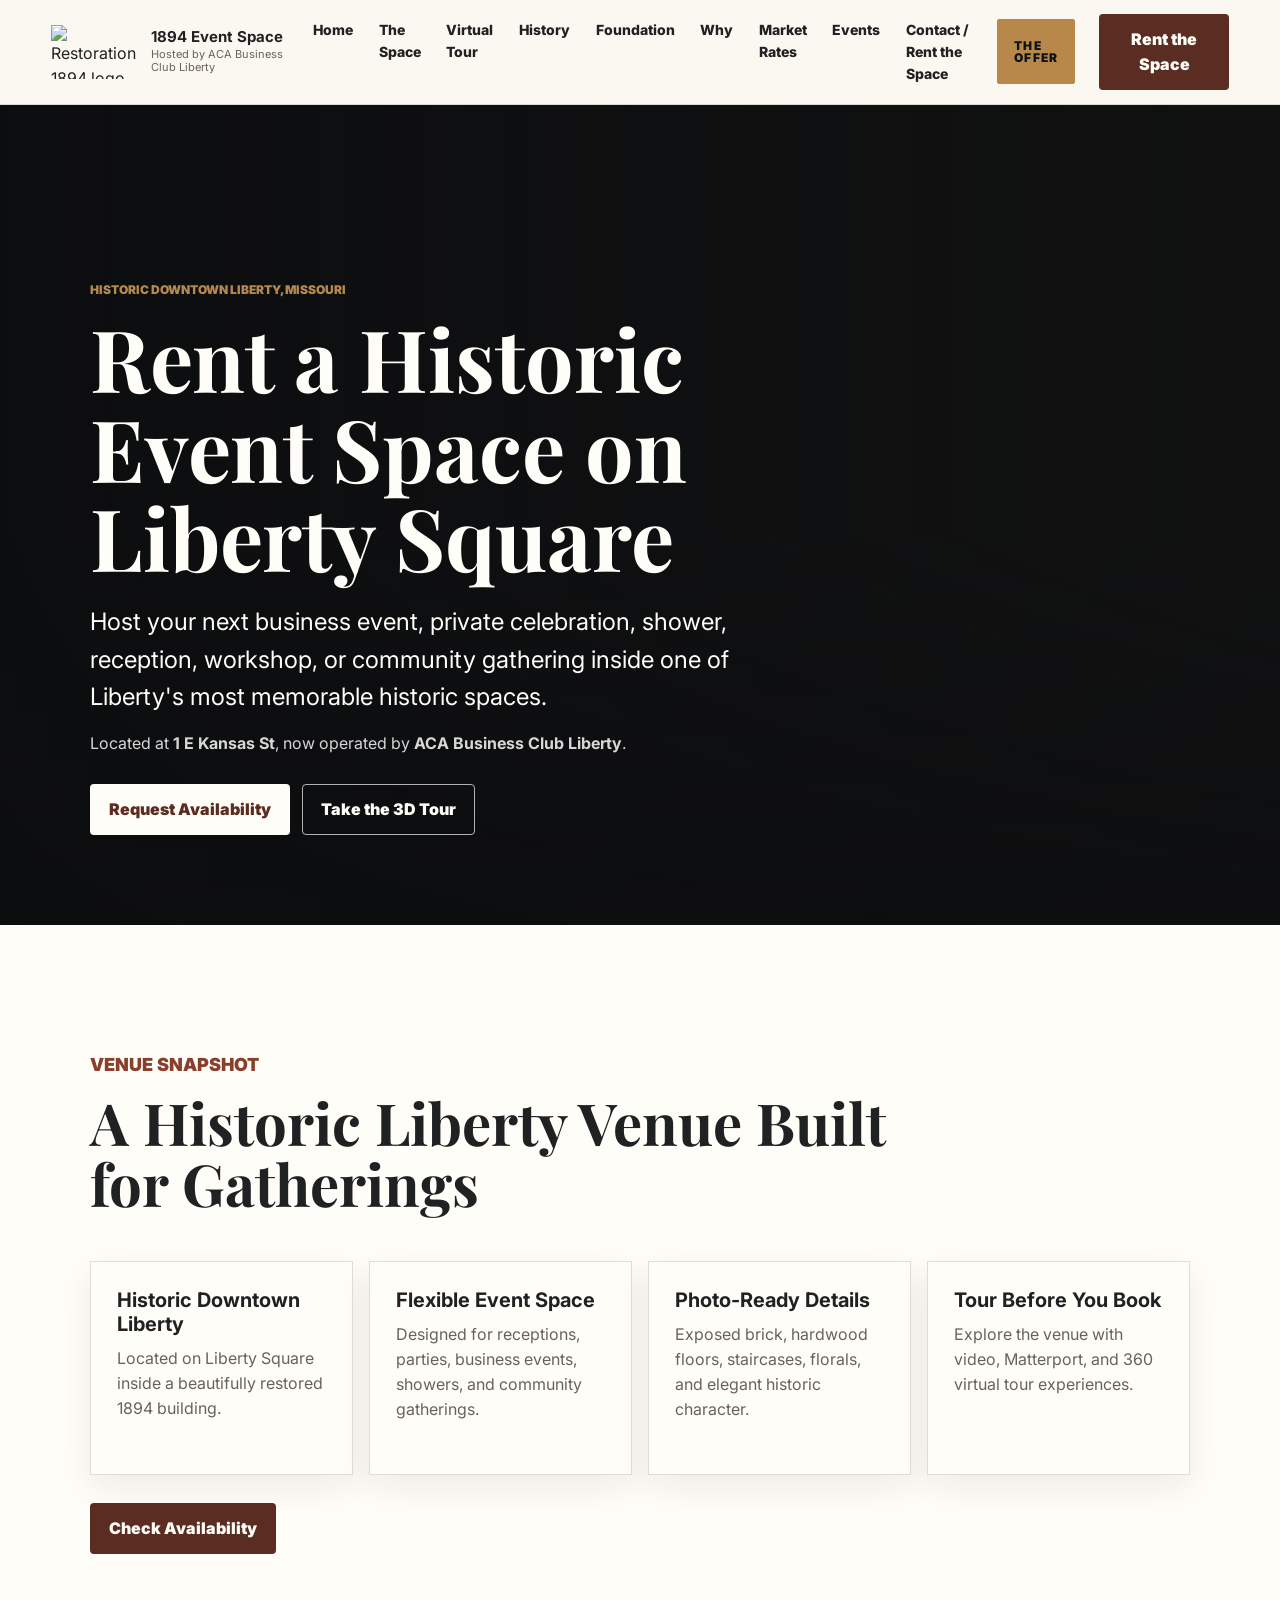
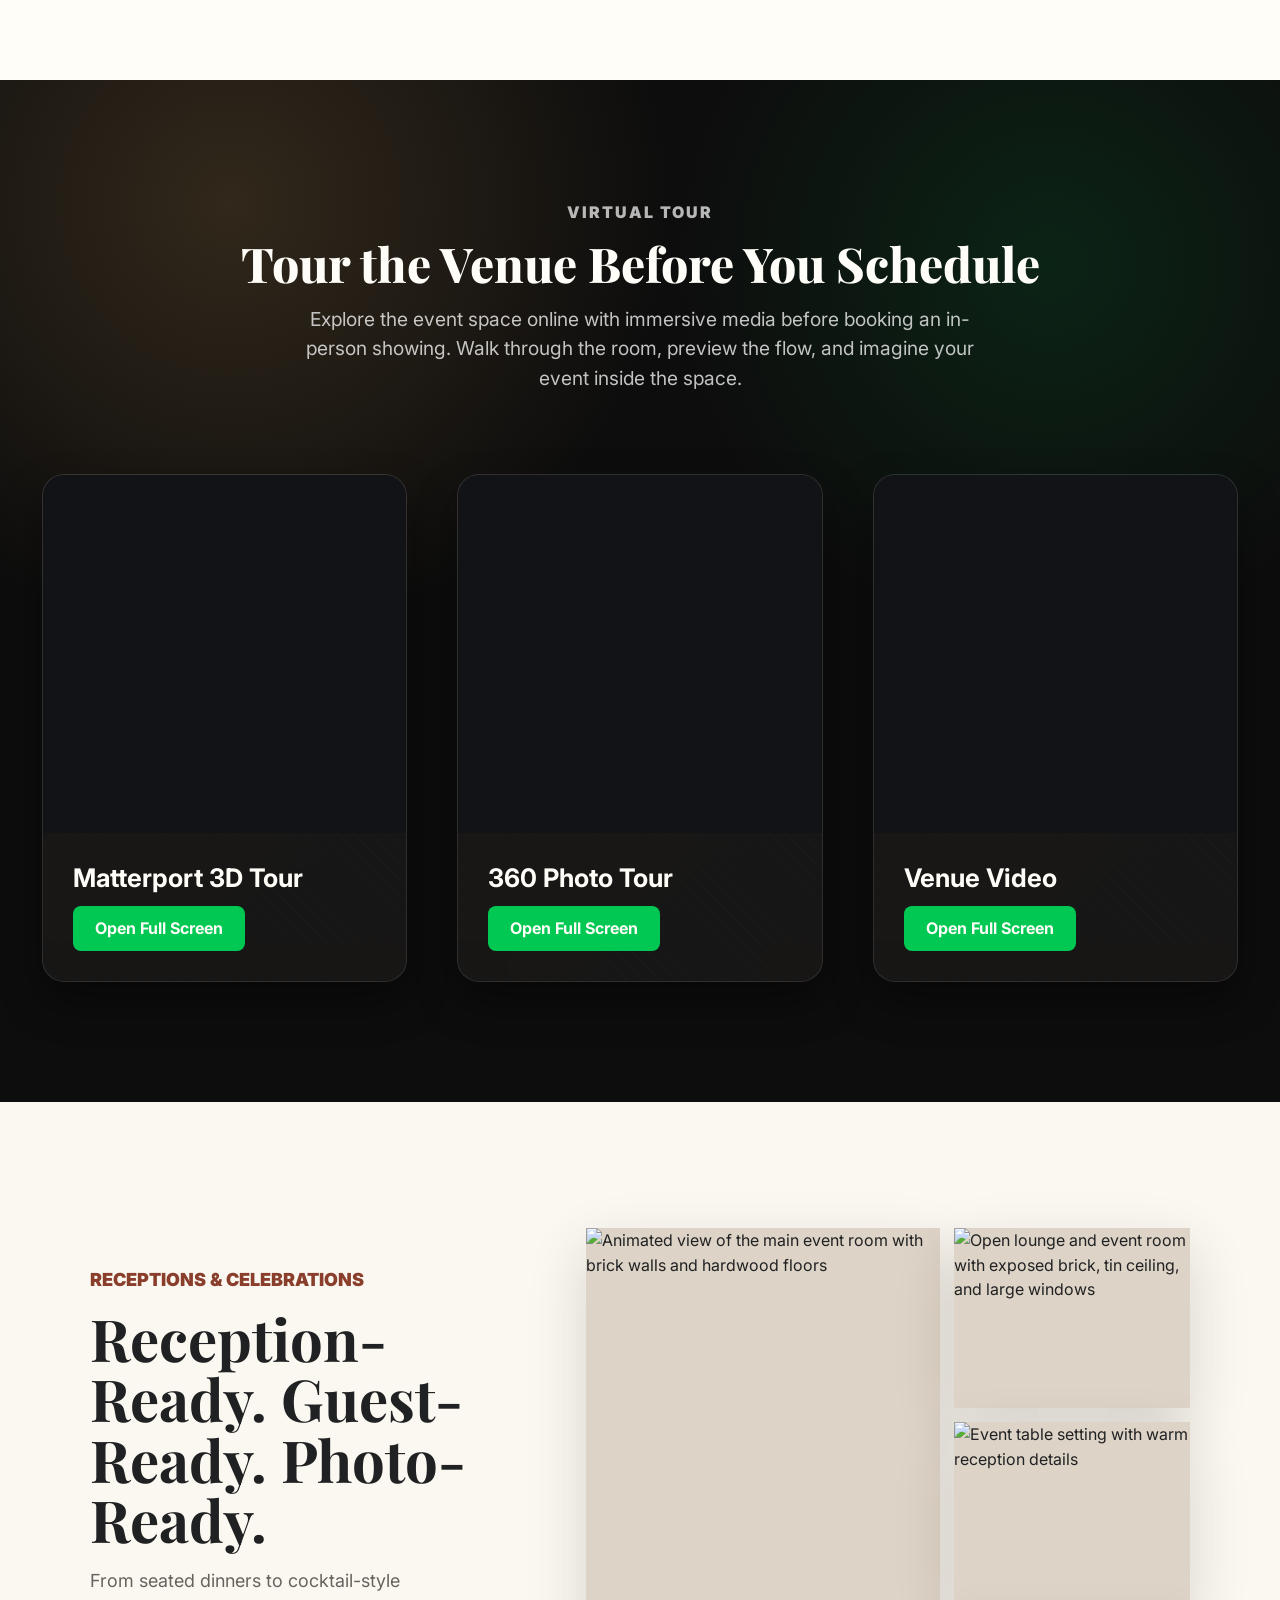
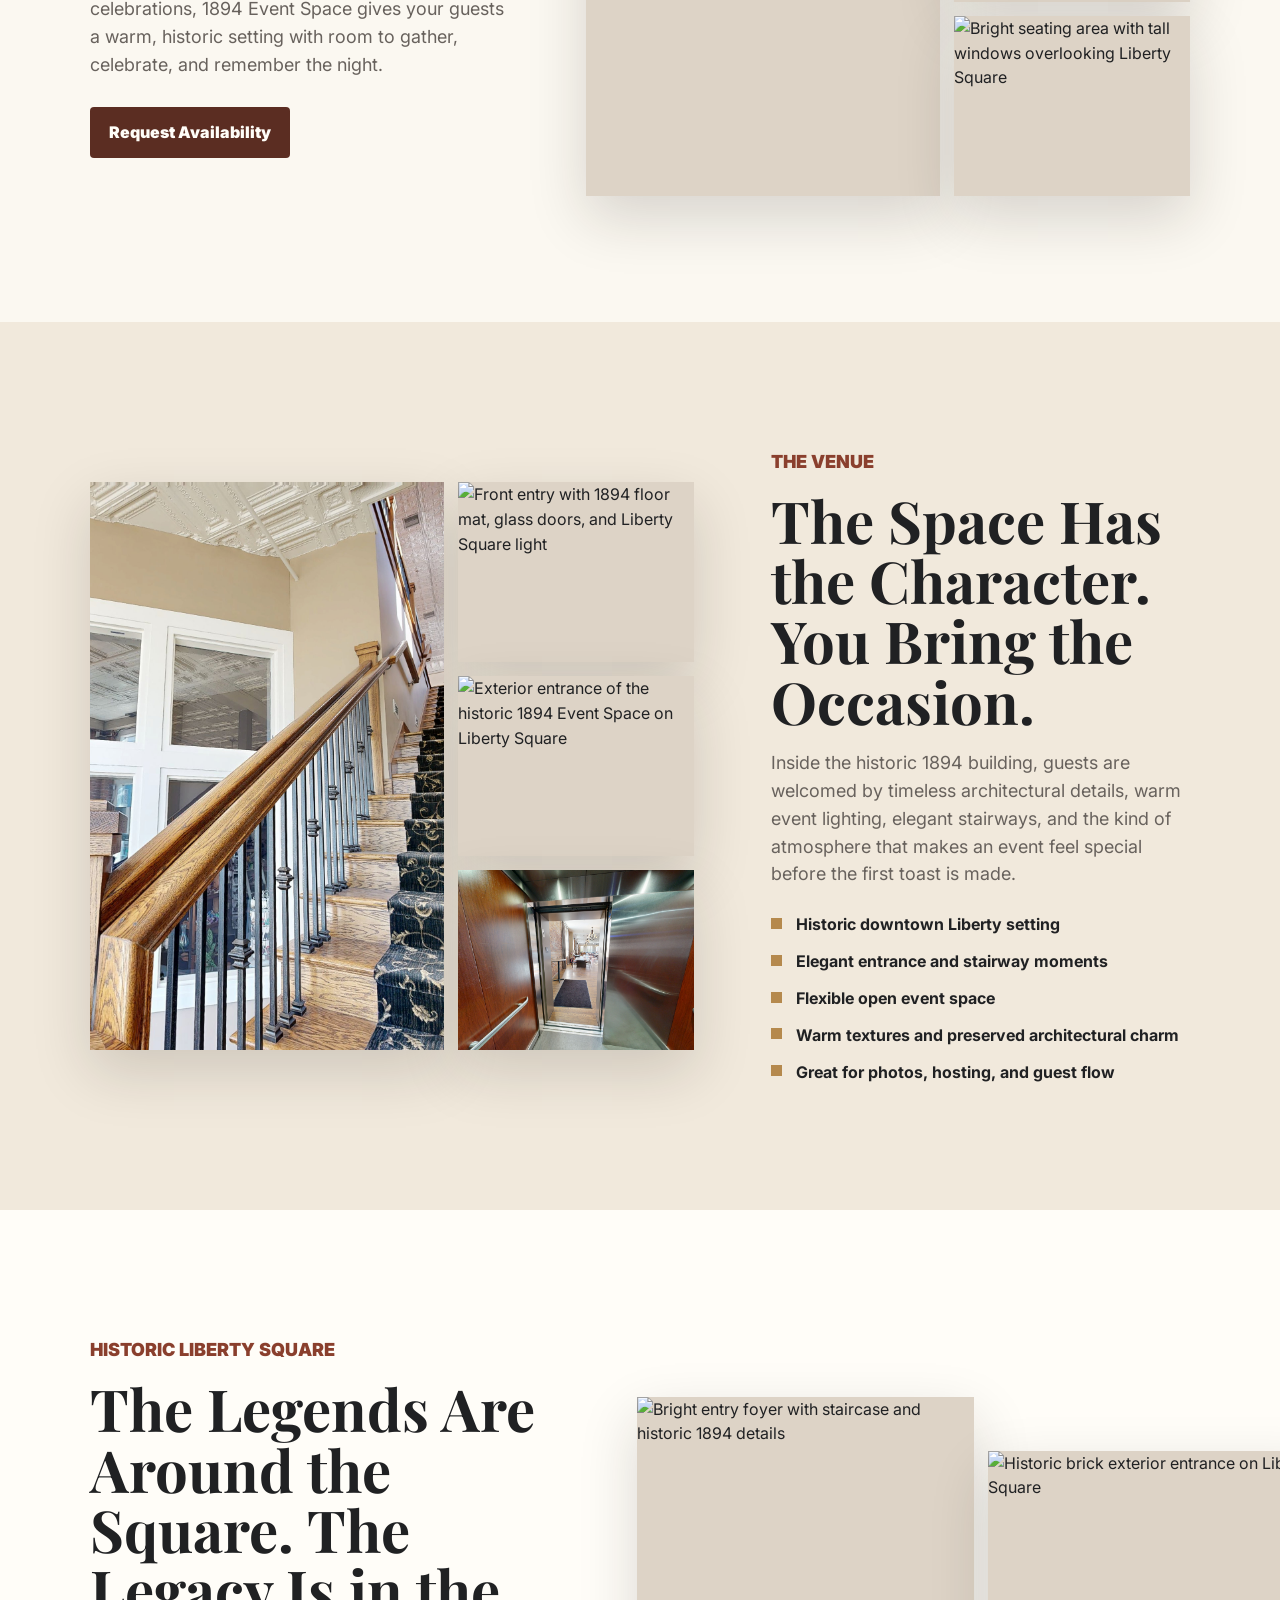
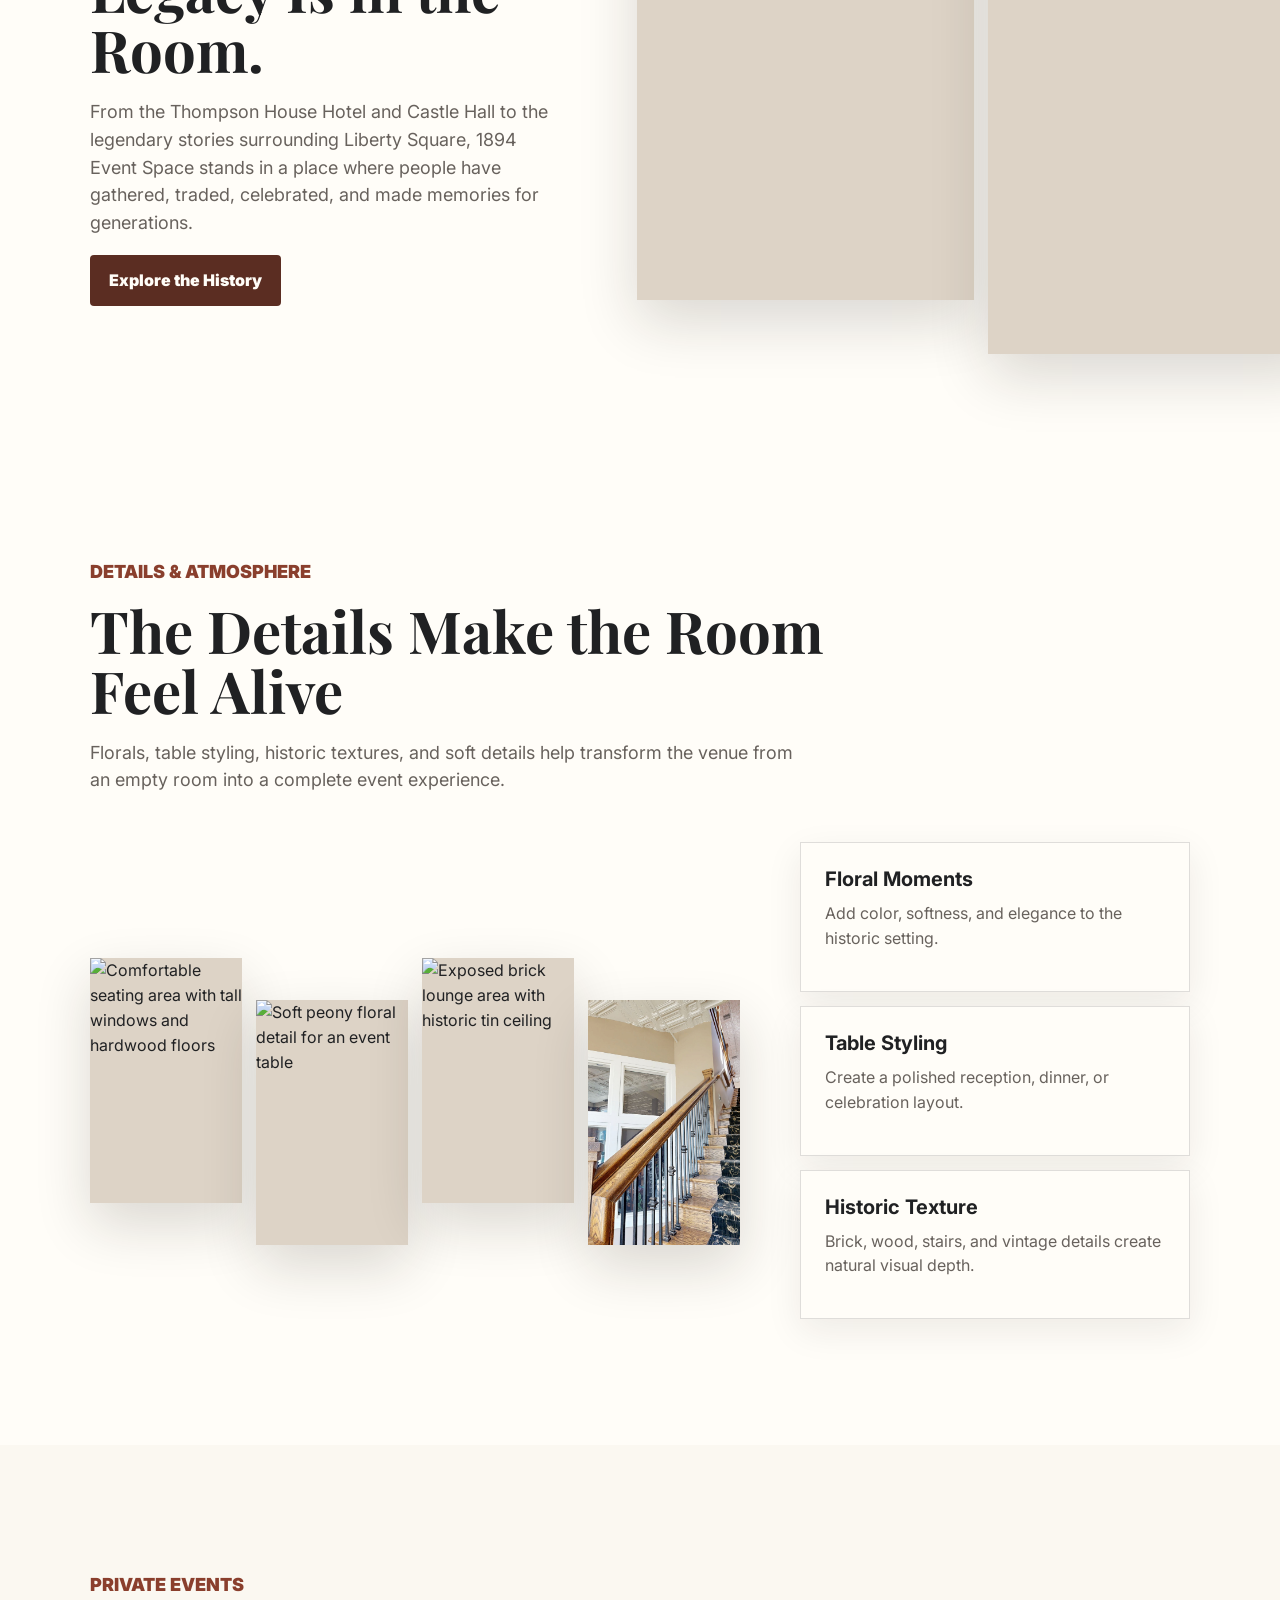
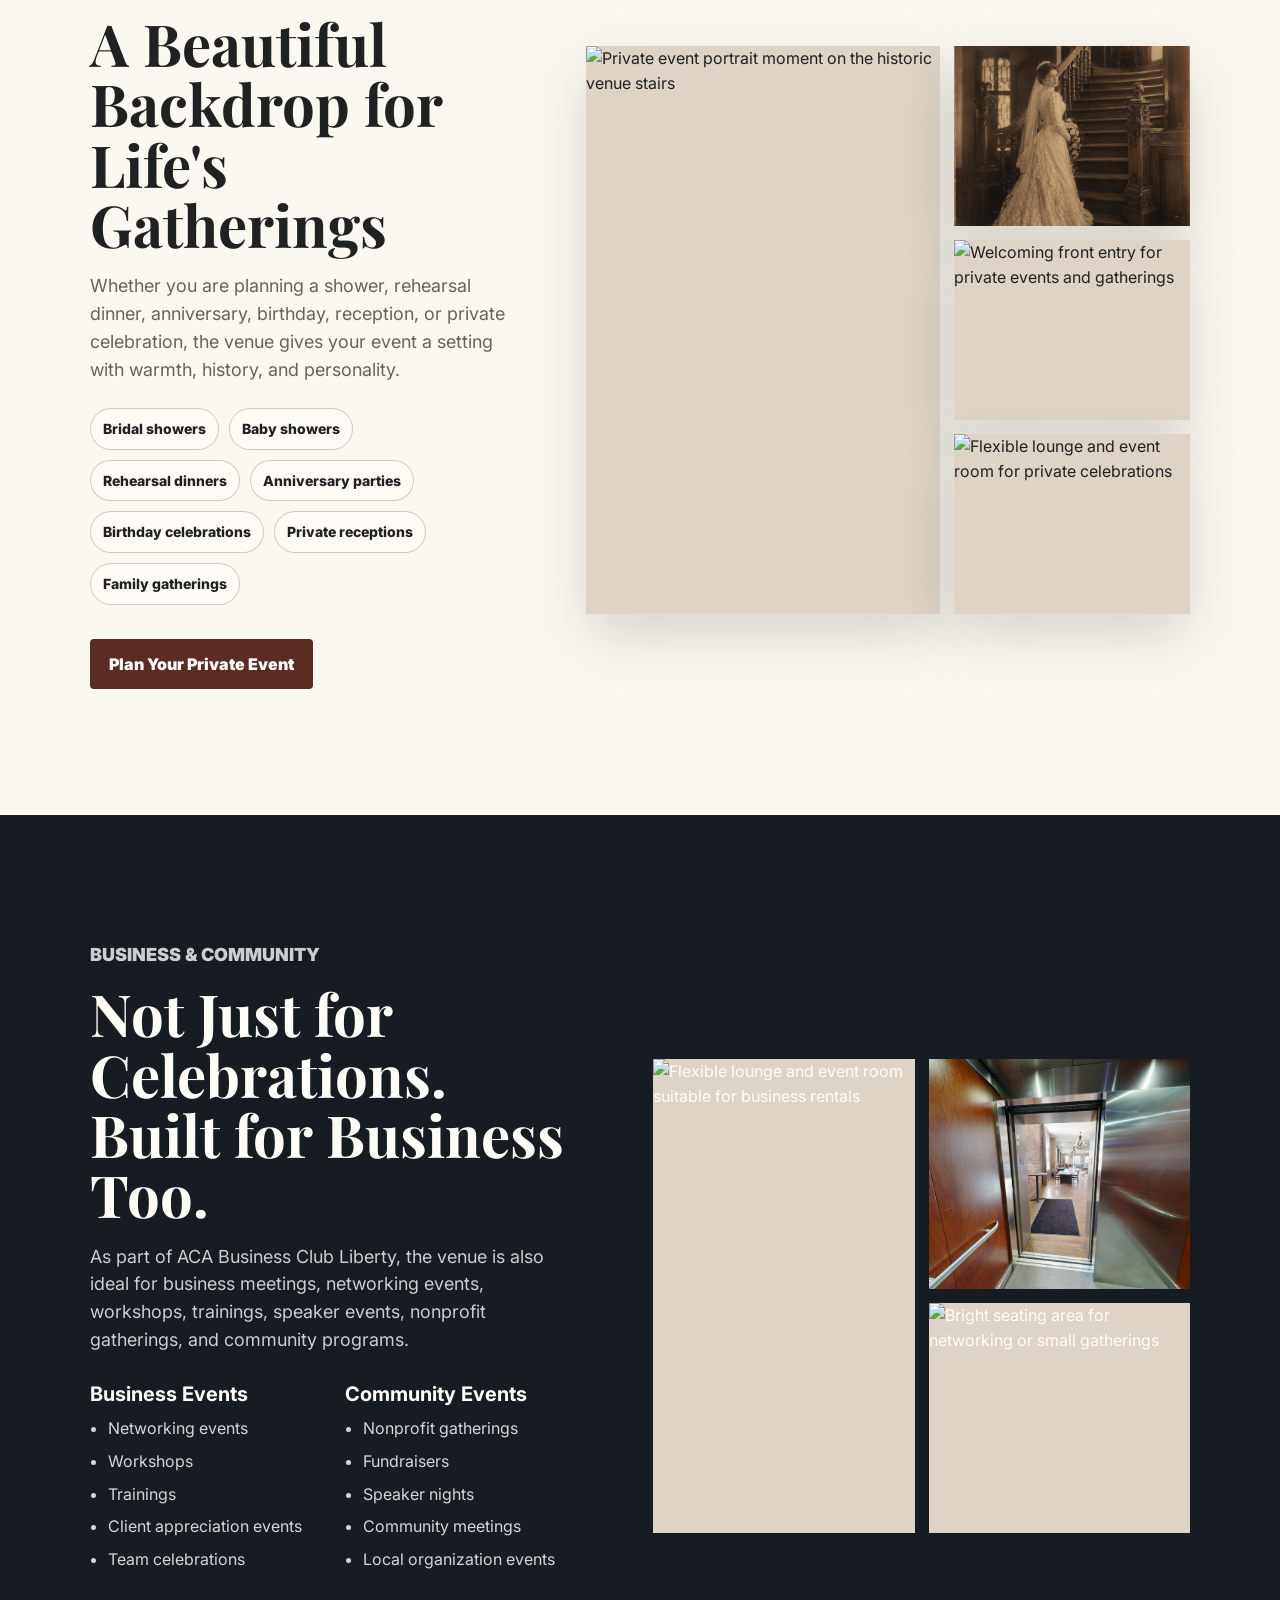
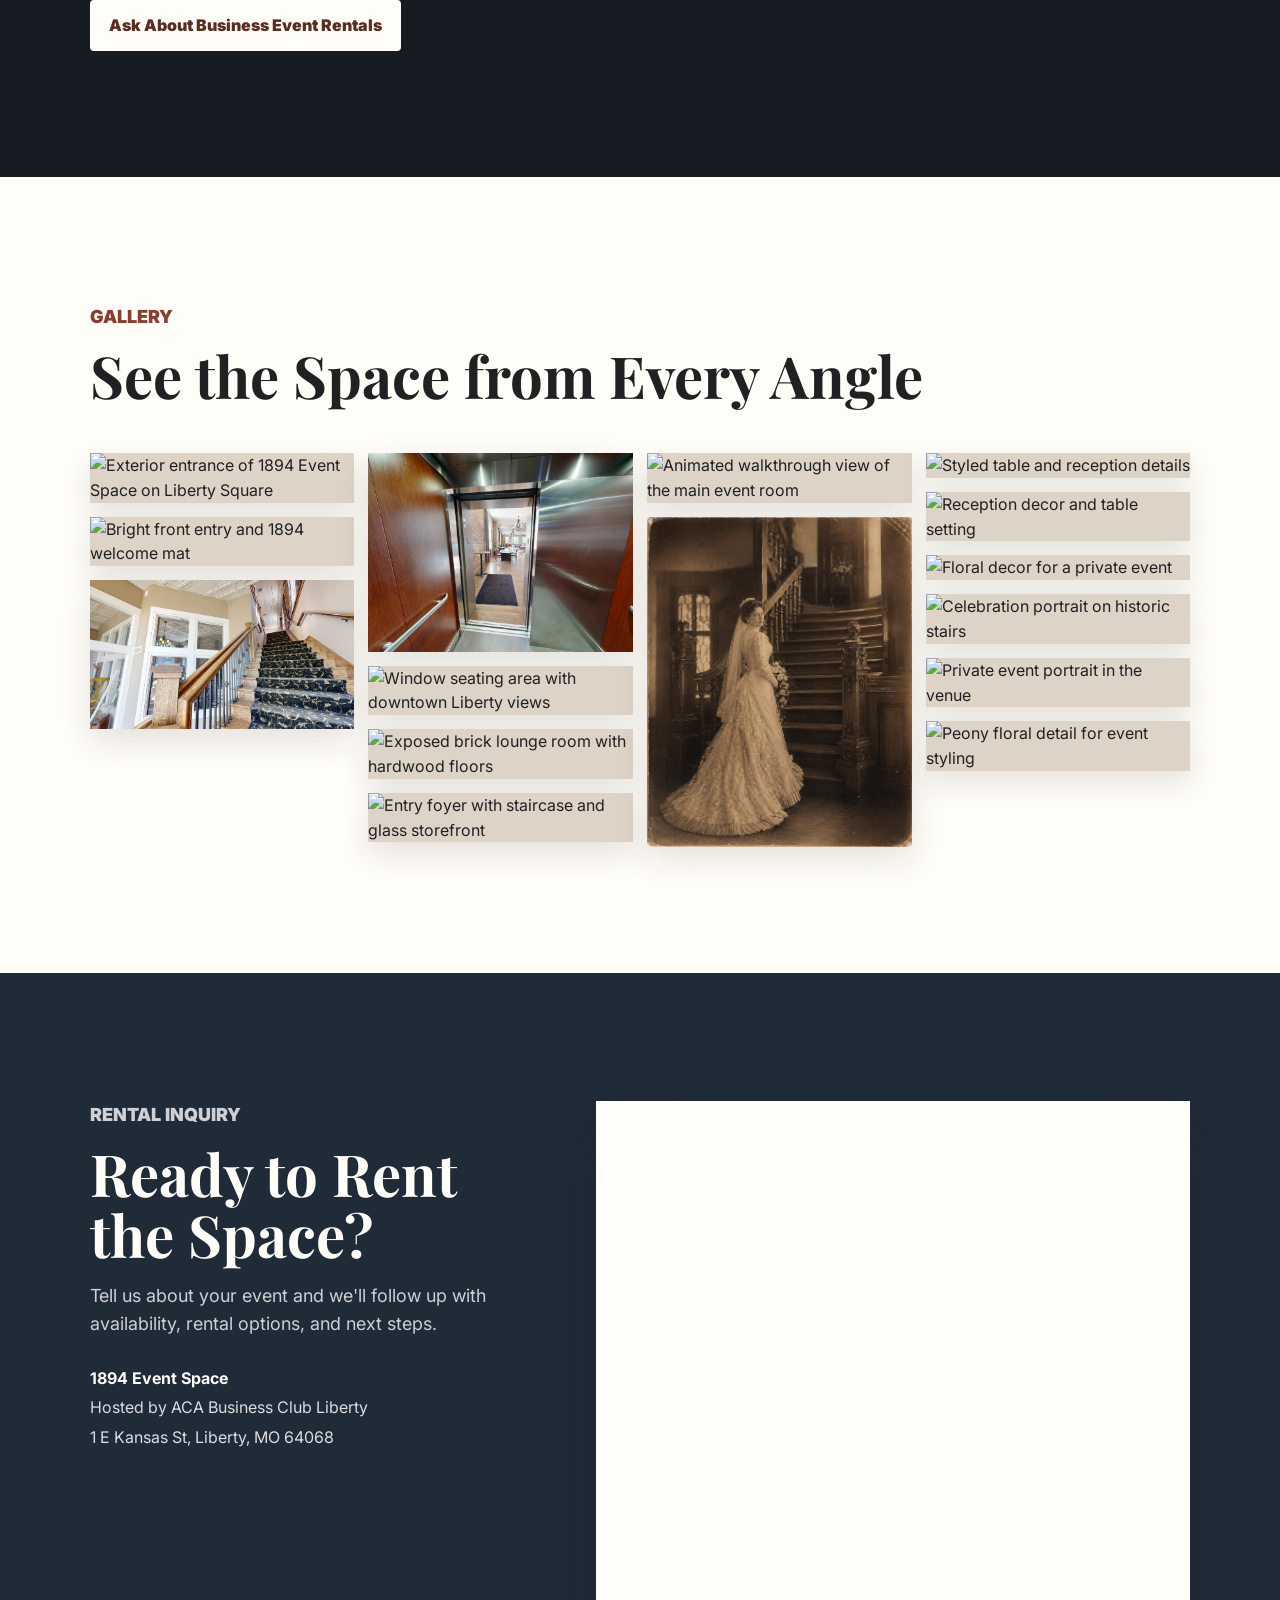
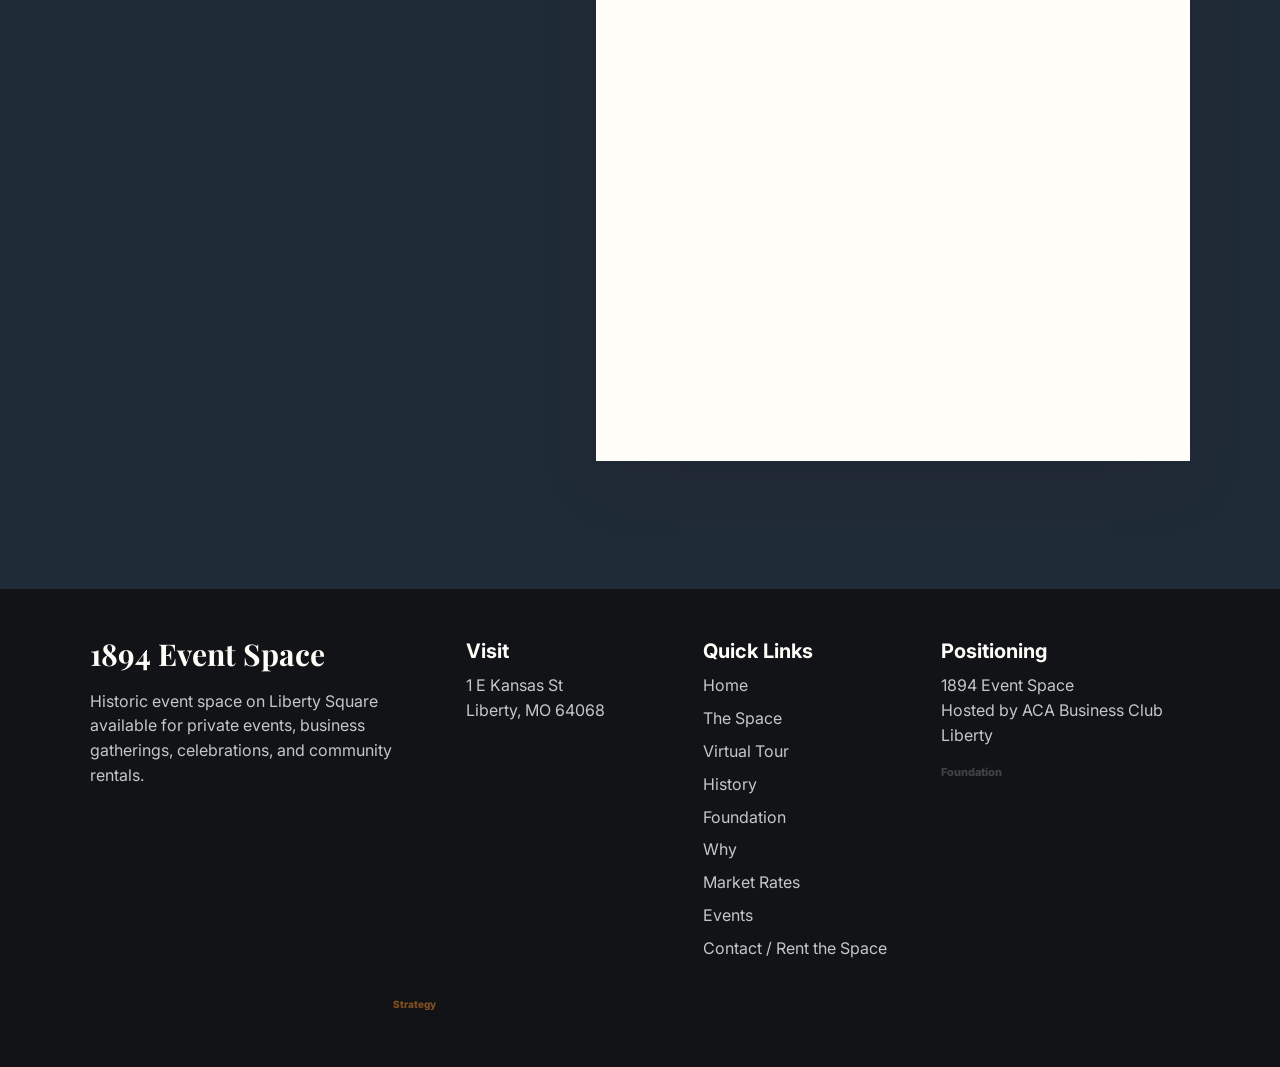
==== commit b8799ee0: "Update immersive virtual tour section" ====
--- a/index.html
+++ b/index.html
@@ -106,57 +106,66 @@
         </div>
       </section>
 
-      <section class="tour-section section-pad" id="tour">
-        <div class="section-heading">
-          <p class="eyebrow dark">Virtual Tour</p>
+      <section class="immersive-tour" id="tour">
+        <div class="tour-header">
+          <p class="eyebrow">Virtual Tour</p>
           <h2>Tour the Venue Before You Schedule</h2>
-          <p>Explore the event space online with immersive media before booking an in-person showing. Walk through the room, preview the flow, and imagine your event inside the space.</p>
-        </div>
-        <div class="tour-embed-layout">
-          <article class="tour-embed-card featured-tour">
-            <div class="tour-embed-frame">
+          <p class="subtext">
+            Explore the event space online with immersive media before booking an in-person showing.
+            Walk through the room, preview the flow, and imagine your event inside the space.
+          </p>
+        </div>
+
+        <div class="tour-grid">
+          <article class="tour-card">
+            <div class="tour-bg"></div>
+            <div class="tour-frame">
               <iframe
                 title="Matterport 3D tour of 1894 Event Space"
-                src="https://my.matterport.com/show/?m=xFd43hi8Wfs&play=1"
+                src="https://my.matterport.com/show/?m=xFd43hi8Wfs&amp;play=1"
                 allow="fullscreen; xr-spatial-tracking"
                 allowfullscreen
                 loading="lazy"
               ></iframe>
             </div>
-            <div class="tour-embed-caption">
+            <div class="tour-info">
               <h3>Matterport 3D Tour</h3>
-              <a class="button button-dark" href="https://my.matterport.com/show/?m=xFd43hi8Wfs" target="_blank" rel="noreferrer">Open Full Screen</a>
-            </div>
-          </article>
-          <article class="tour-embed-card">
-            <div class="tour-embed-frame">
+              <a class="tour-btn" href="https://my.matterport.com/show/?m=xFd43hi8Wfs" target="_blank" rel="noreferrer">Open Full Screen</a>
+            </div>
+          </article>
+
+          <article class="tour-card">
+            <div class="tour-bg"></div>
+            <div class="tour-frame">
               <iframe
                 title="360 photo tour of 1894 Event Space"
-                src="https://kuula.co/share/collection/7Mxp6?logo=1&info=1&fs=1&vr=0&sd=1&thumbs=3&margin=2"
+                src="https://kuula.co/share/collection/7Mxp6?logo=1&amp;info=1&amp;fs=1&amp;vr=0&amp;sd=1&amp;thumbs=3&amp;margin=2"
                 allow="fullscreen; gyroscope; accelerometer"
                 allowfullscreen
                 loading="lazy"
               ></iframe>
             </div>
-            <div class="tour-embed-caption">
+            <div class="tour-info">
               <h3>360 Photo Tour</h3>
-              <a class="button button-dark" href="https://kuula.co/share/collection/7Mxp6?logo=1&info=1&fs=1&vr=0&sd=1&thumbs=3&margin=2" target="_blank" rel="noreferrer">Open Full Screen</a>
-            </div>
-          </article>
-          <article class="tour-embed-card">
-            <div class="tour-embed-frame">
+              <a class="tour-btn" href="https://kuula.co/share/collection/7Mxp6?logo=1&amp;info=1&amp;fs=1&amp;vr=0&amp;sd=1&amp;thumbs=3&amp;margin=2" target="_blank" rel="noreferrer">Open Full Screen</a>
+            </div>
+          </article>
+
+          <article class="tour-card">
+            <div class="tour-bg"></div>
+            <div class="tour-frame">
               <iframe
                 id="venue-video-player"
-                title="1894 Event Space venue video"
-                src="https://www.youtube.com/embed/60xCoFbbfuU?autoplay=1&mute=0&enablejsapi=1&playsinline=1&rel=0&modestbranding=1&origin=https%3A%2F%2F1894.tours"
+                title="ACA Business Club - Liberty Mo."
+                src="https://www.youtube.com/embed/60xCoFbbfuU?autoplay=1&amp;mute=0&amp;enablejsapi=1&amp;playsinline=1&amp;rel=0&amp;modestbranding=1&amp;origin=https%3A%2F%2F1894.tours"
                 allow="accelerometer; autoplay; clipboard-write; encrypted-media; gyroscope; picture-in-picture; web-share"
                 allowfullscreen
                 loading="lazy"
               ></iframe>
             </div>
-            <div class="tour-embed-caption">
+            <div class="tour-info">
               <h3>Venue Video</h3>
-              <a class="button button-dark" href="https://youtu.be/60xCoFbbfuU?si=f5GKk8U3p6NiVjuc" target="_blank" rel="noreferrer">Open Full Screen</a>
+              <a class="tour-btn" href="https://youtu.be/60xCoFbbfuU?si=f5GKk8U3p6NiVjuc" target="_blank" rel="noreferrer">Open Full Screen</a>
             </div>
           </article>
         </div>
--- a/styles.css
+++ b/styles.css
@@ -1321,79 +1321,130 @@
   grid-row: span 2;
 }
 
-.tour-section {
-  background: var(--cream);
-}
-
-.media-card-grid,
-.tour-embed-layout {
-  display: grid;
-  grid-template-columns: repeat(3, minmax(0, 1fr));
-  gap: 18px;
-}
-
-.tour-embed-layout {
-  grid-template-columns: repeat(2, minmax(0, 1fr));
-  gap: clamp(18px, 2.8vw, 30px);
-}
-
-.media-card-grid article {
-  min-height: 280px;
-  padding: 28px;
-  display: flex;
-  flex-direction: column;
-}
-
-.tour-embed-card {
+.immersive-tour {
+  position: relative;
   overflow: hidden;
-  border: 1px solid var(--line);
-  background: var(--white);
-  box-shadow: 0 18px 42px rgba(38, 29, 23, 0.12);
-}
-
-.featured-tour {
-  grid-column: 1 / -1;
-}
-
-.media-embed,
-.tour-embed-frame {
+  padding: clamp(82px, 10vw, 120px) clamp(18px, 4vw, 42px);
+  color: var(--white);
+  background:
+    radial-gradient(circle at 18% 12%, rgba(181, 137, 77, 0.22), transparent 32%),
+    radial-gradient(circle at 82% 18%, rgba(0, 200, 83, 0.12), transparent 28%),
+    #0d0d0d;
+}
+
+.tour-header {
+  position: relative;
+  z-index: 1;
+  max-width: 820px;
+  margin: 0 auto clamp(46px, 7vw, 80px);
+  text-align: center;
+}
+
+.tour-header .eyebrow {
+  color: rgba(255, 255, 255, 0.7);
+  font-size: 1rem;
+  letter-spacing: 2px;
+  text-transform: uppercase;
+}
+
+.tour-header h2 {
+  margin: 10px 0 16px;
+  color: var(--white);
+  font-size: clamp(2.35rem, 5vw, 3rem);
+  font-weight: 800;
+}
+
+.tour-header .subtext {
+  max-width: 700px;
+  margin: 0 auto;
+  color: rgba(255, 255, 255, 0.75);
+  font-size: clamp(1.05rem, 2vw, 1.2rem);
+}
+
+.tour-grid {
+  position: relative;
+  z-index: 1;
+  display: grid;
+  grid-template-columns: repeat(auto-fit, minmax(360px, 1fr));
+  gap: clamp(26px, 4vw, 50px);
+}
+
+.tour-card {
+  position: relative;
+  overflow: hidden;
+  border: 1px solid rgba(255, 255, 255, 0.1);
+  border-radius: 22px;
+  background: rgba(255, 255, 255, 0.04);
+  box-shadow: 0 20px 40px rgba(0, 0, 0, 0.4);
+  transition: transform 0.4s ease, box-shadow 0.4s ease;
+}
+
+.tour-bg {
+  position: absolute;
+  inset: 0;
+  background:
+    radial-gradient(circle at 20% 20%, rgba(255, 255, 255, 0.18), transparent 28%),
+    linear-gradient(135deg, rgba(181, 137, 77, 0.18), rgba(138, 63, 45, 0.18)),
+    repeating-linear-gradient(45deg, rgba(255, 255, 255, 0.08) 0 2px, transparent 2px 10px);
+  opacity: 0.08;
+  pointer-events: none;
+  transform: scale(1.2);
+  transition: transform 0.6s ease, opacity 0.6s ease;
+}
+
+.tour-frame {
+  position: relative;
+  z-index: 1;
   width: 100%;
-  aspect-ratio: 16 / 9;
+  height: clamp(260px, 28vw, 420px);
   overflow: hidden;
-  border: 1px solid rgba(32, 33, 35, 0.14);
   background: #111316;
 }
 
-.media-embed {
-  margin-bottom: 22px;
-}
-
-.featured-tour .tour-embed-frame {
-  aspect-ratio: 16 / 8.2;
-}
-
-.media-embed iframe,
-.tour-embed-frame iframe {
+.tour-frame iframe {
   display: block;
   width: 100%;
   height: 100%;
   border: 0;
 }
 
-.tour-embed-caption {
-  display: flex;
-  align-items: center;
-  justify-content: space-between;
-  gap: 18px;
-  padding: 18px clamp(18px, 2.4vw, 28px) 22px;
-}
-
-.tour-embed-caption h3 {
-  margin: 0;
-}
-
-.media-card-grid .button {
-  margin-top: auto;
+.tour-info {
+  position: relative;
+  z-index: 2;
+  padding: 30px;
+}
+
+.tour-info h3 {
+  margin: 0 0 12px;
+  color: var(--white);
+  font-size: 1.6rem;
+  font-weight: 700;
+}
+
+.tour-btn {
+  display: inline-block;
+  padding: 10px 22px;
+  border-radius: 8px;
+  color: var(--white);
+  background: #00c853;
+  font-weight: 700;
+  text-decoration: none;
+  transition: background 0.2s ease, transform 0.2s ease;
+}
+
+.tour-btn:hover {
+  background: #00a844;
+  transform: translateY(-1px);
+}
+
+.tour-card:hover {
+  transform: translateY(-12px);
+  box-shadow: 0 30px 60px rgba(0, 0, 0, 0.55);
+}
+
+.tour-card:hover .tour-bg {
+  opacity: 0.14;
+  transform: scale(1.35);
 }
 
 .full-gallery {
@@ -2173,8 +2224,6 @@
   .image-story-reverse,
   .details-layout,
   .business-section,
-  .media-card-grid,
-  .tour-embed-layout,
   .inquiry-section,
   .inquiry-form,
   .history-teaser,
@@ -2322,14 +2371,12 @@
     column-count: 2;
   }
 
-  .featured-tour .tour-embed-frame,
-  .tour-embed-frame {
-    aspect-ratio: 16 / 10;
-  }
-
-  .tour-embed-caption {
-    align-items: stretch;
-    flex-direction: column;
+  .tour-grid {
+    grid-template-columns: 1fr;
+  }
+
+  .tour-frame {
+    height: clamp(250px, 58vw, 360px);
   }
 }
 
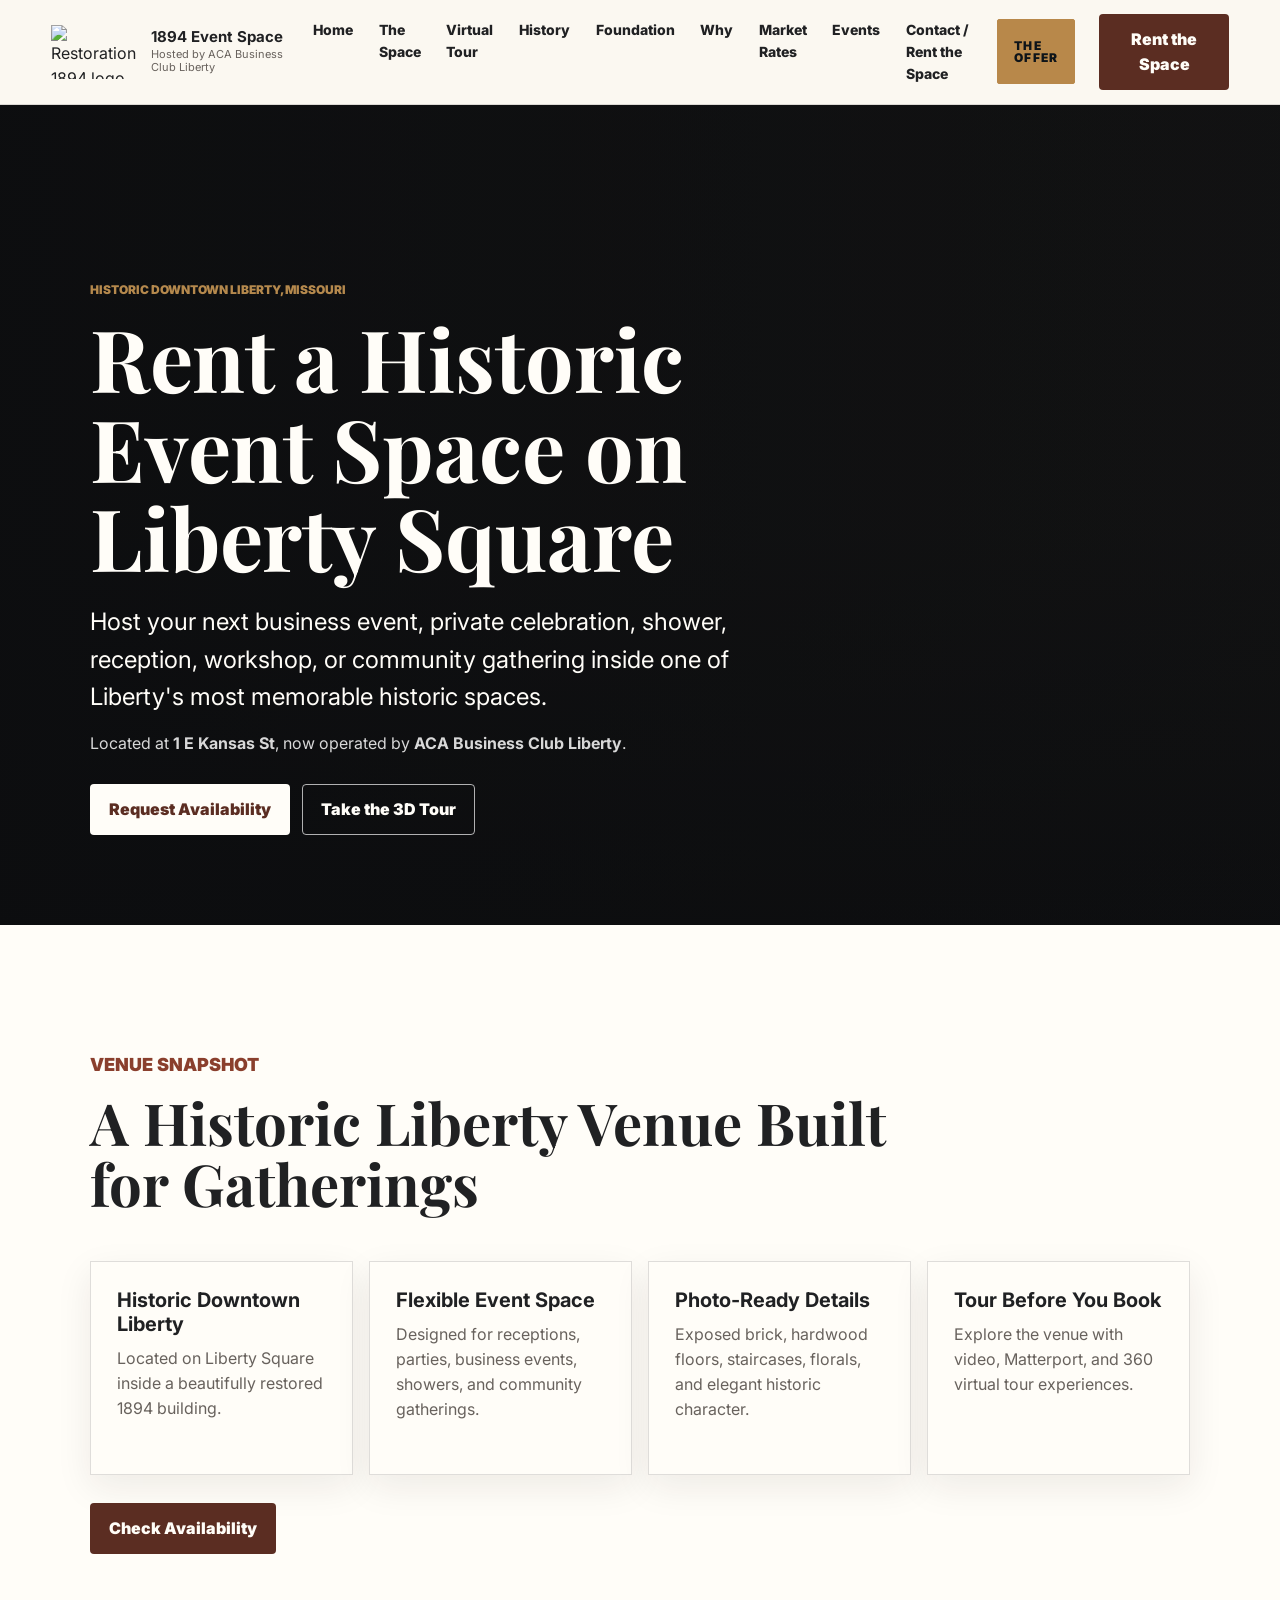
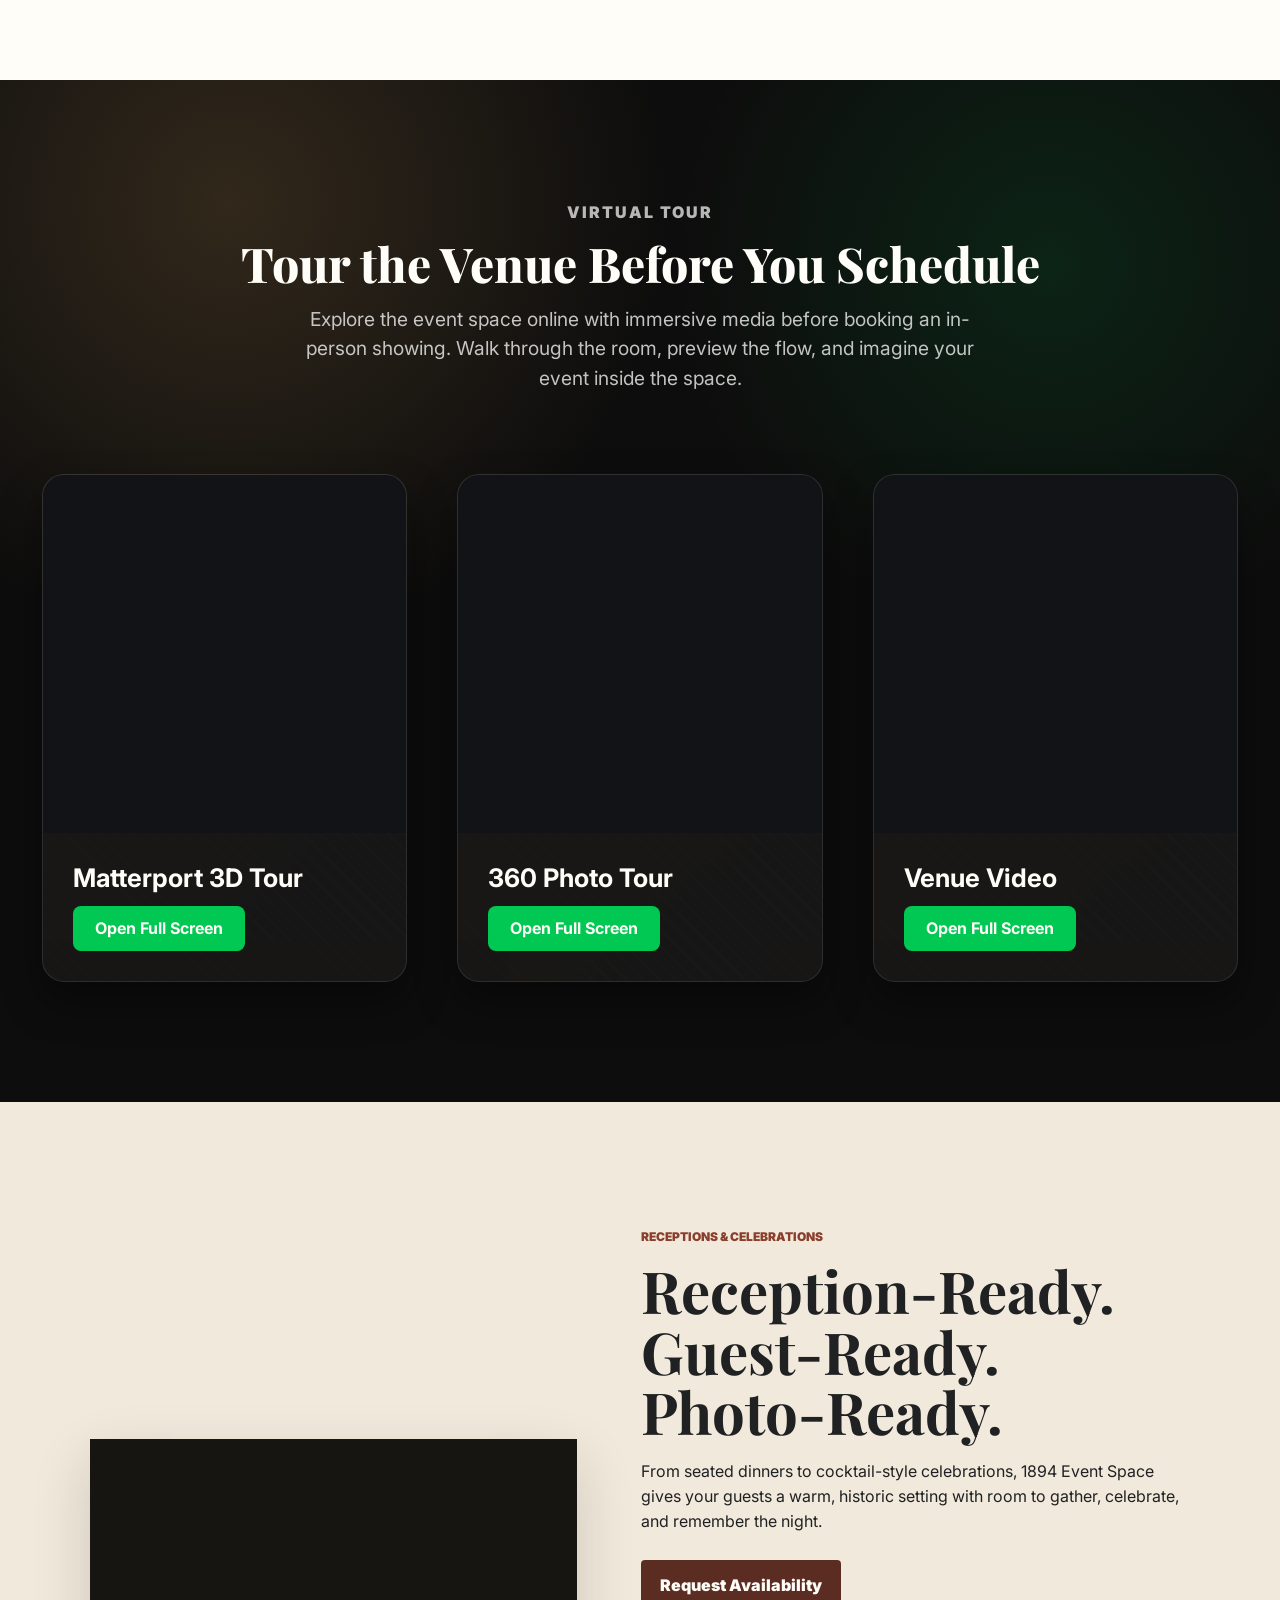
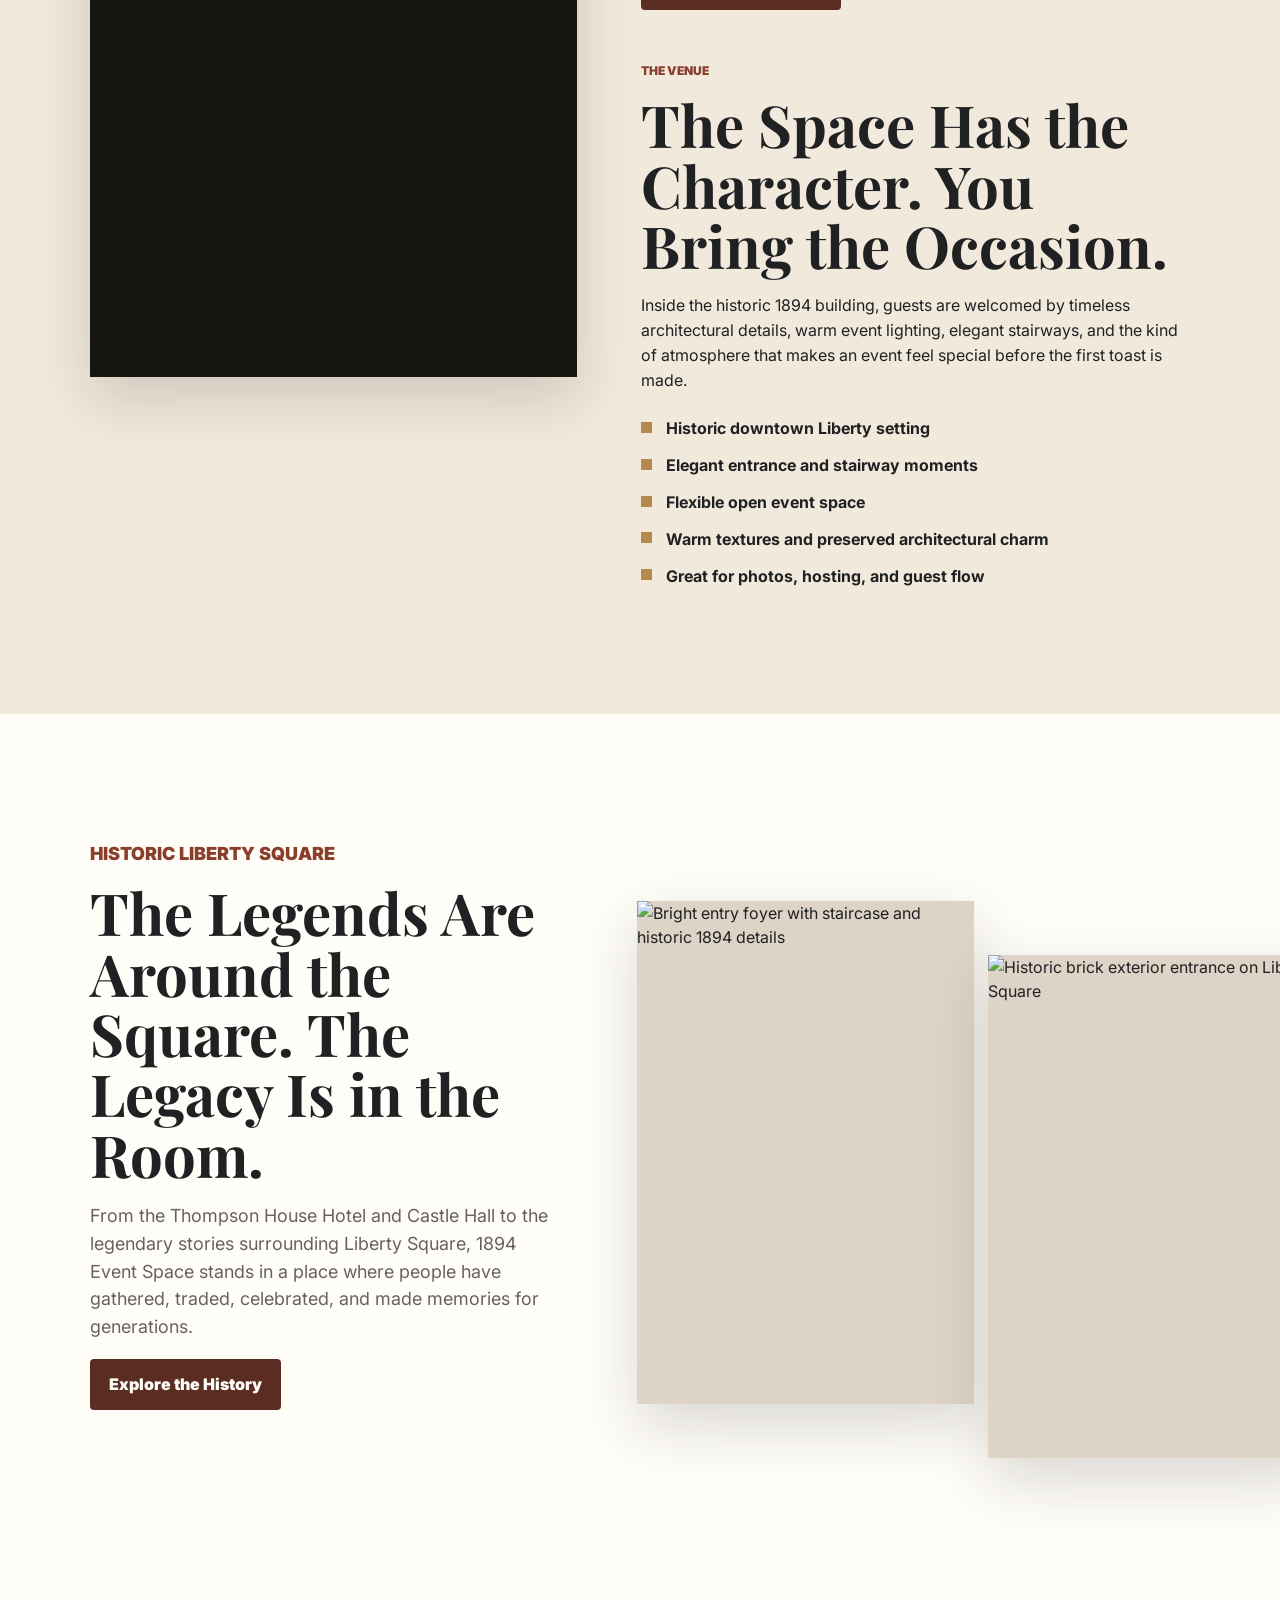
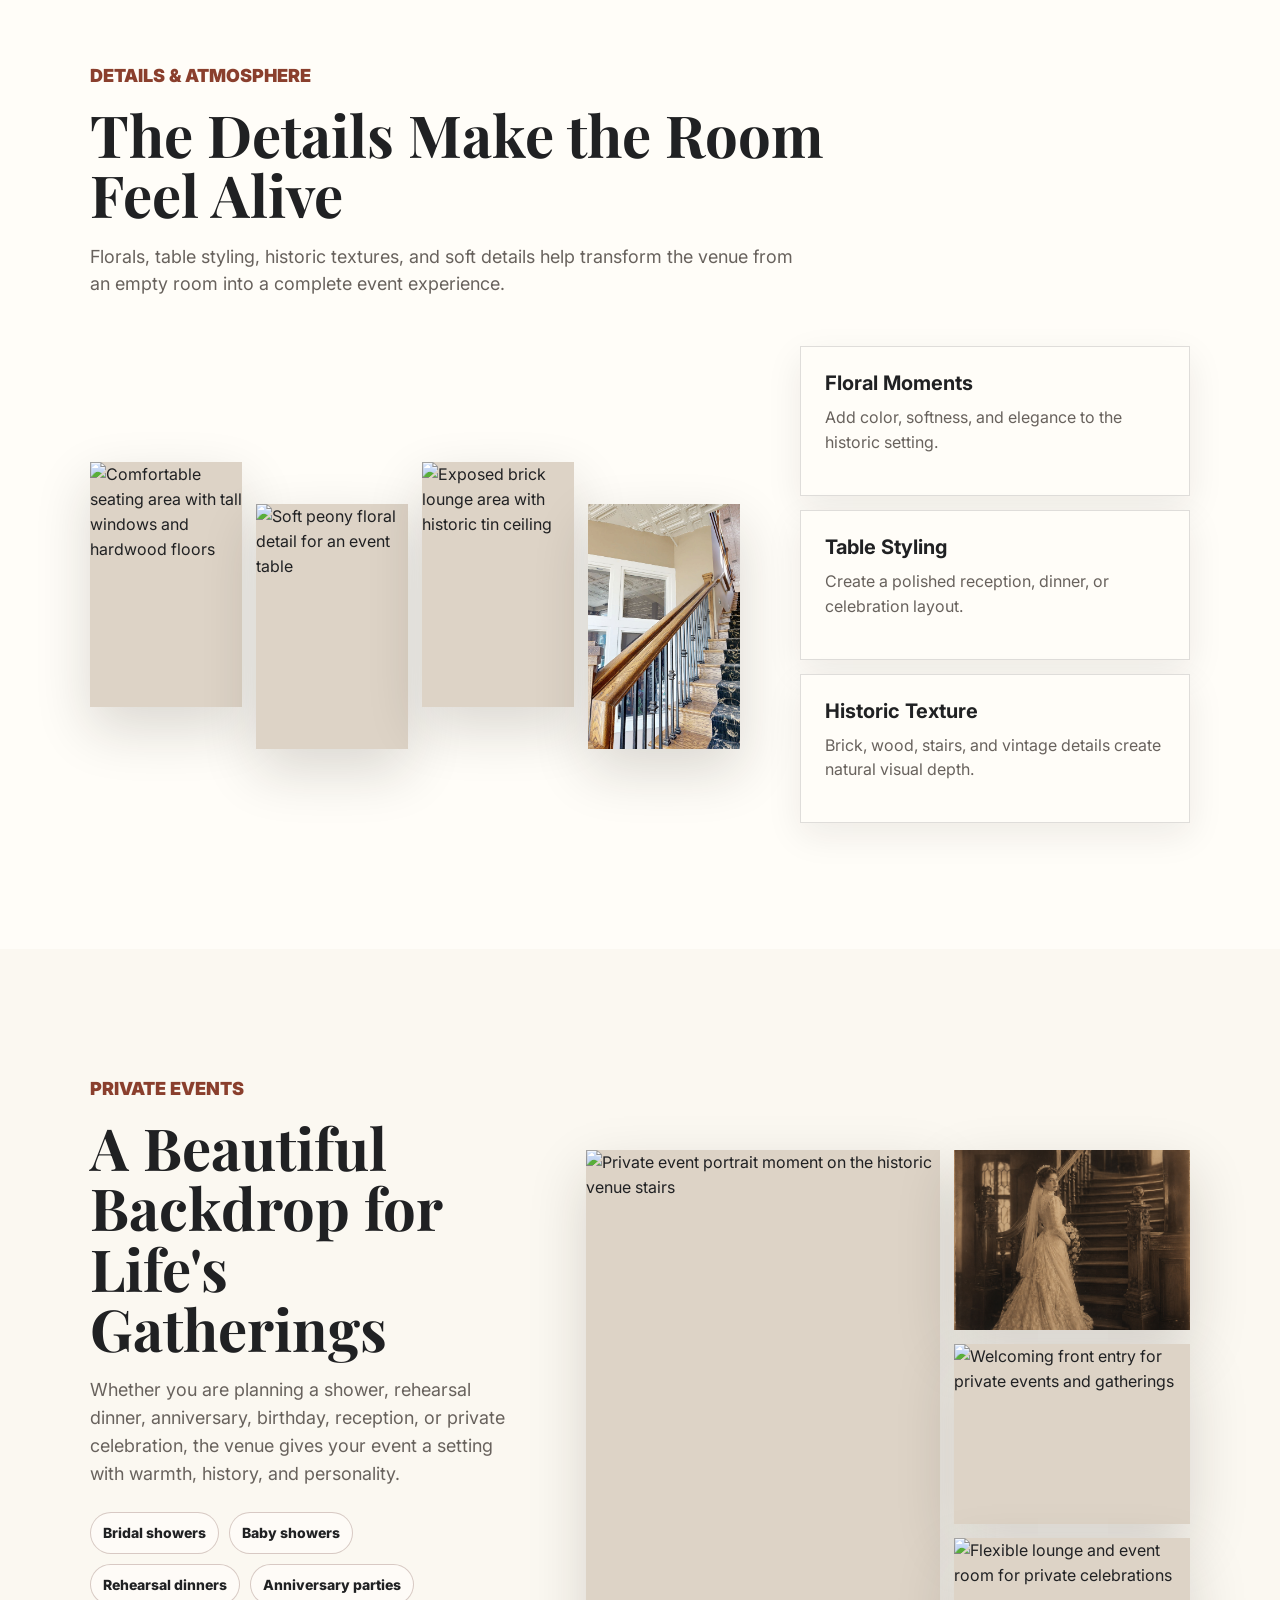
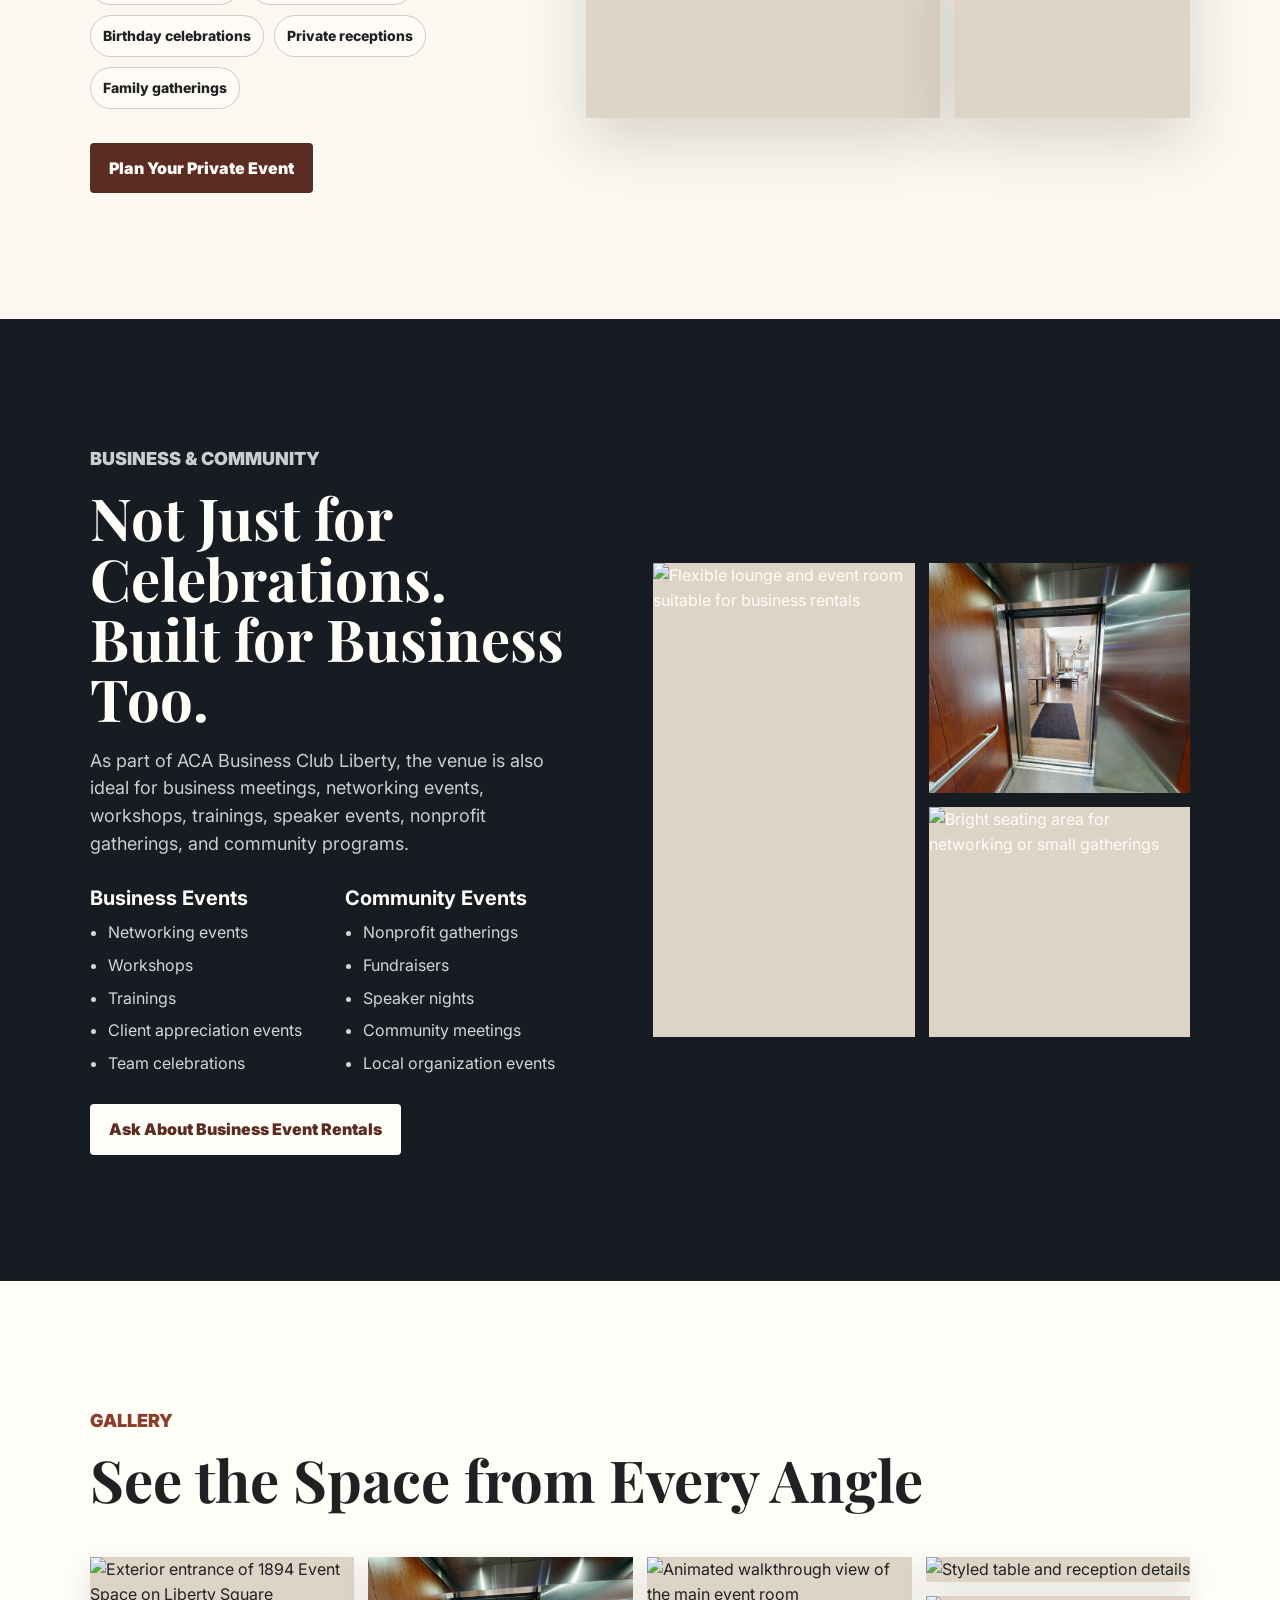
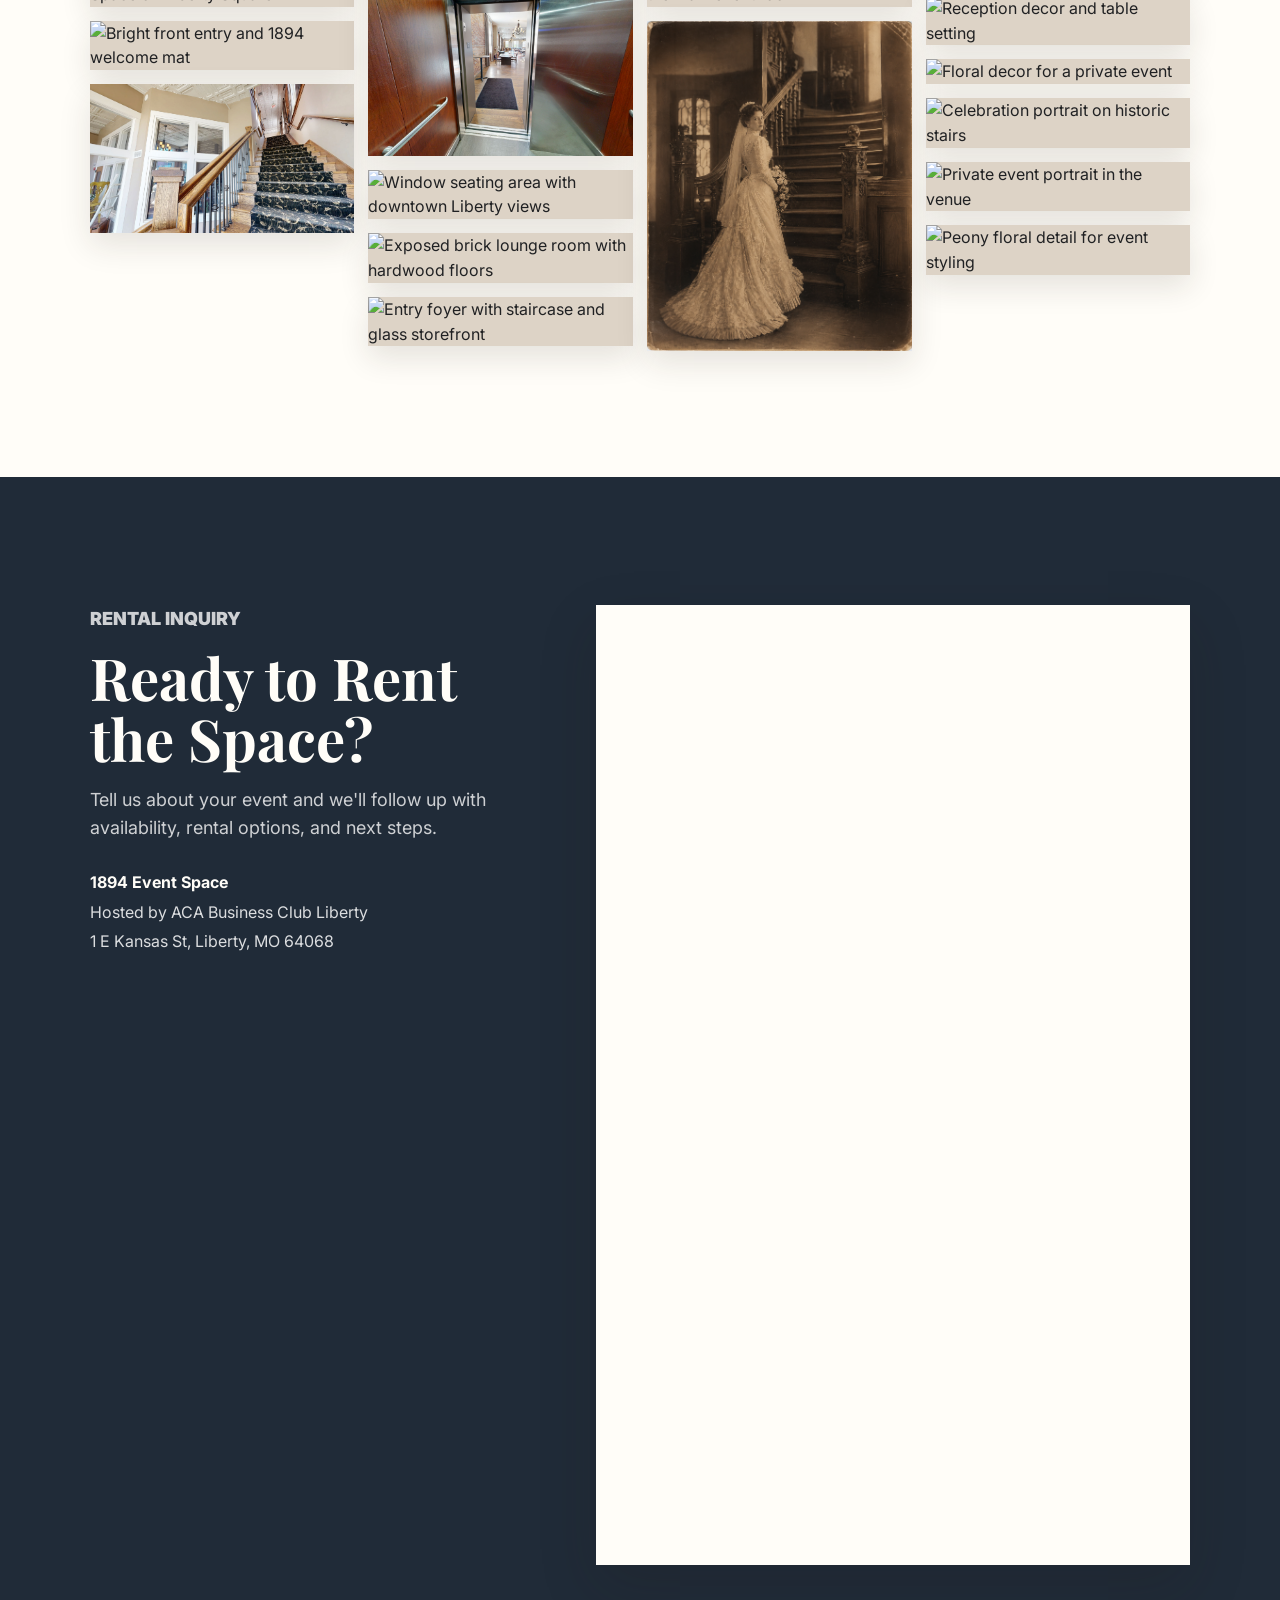
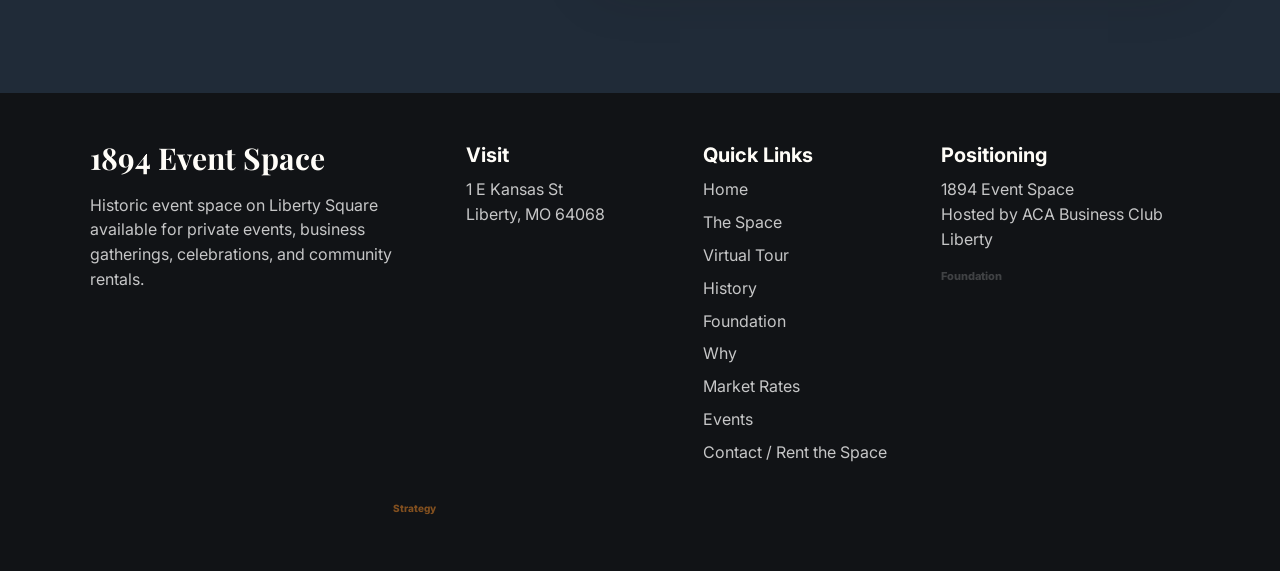
==== commit 11be20f9: "Combine venue story sections" ====
--- a/index.html
+++ b/index.html
@@ -171,39 +171,33 @@
         </div>
       </section>
 
-      <section class="image-story section-pad" id="events">
-        <div class="story-copy">
-          <p class="eyebrow dark">Receptions & Celebrations</p>
-          <h2>Reception-Ready. Guest-Ready. Photo-Ready.</h2>
-          <p>From seated dinners to cocktail-style celebrations, 1894 Event Space gives your guests a warm, historic setting with room to gather, celebrate, and remember the night.</p>
-          <a class="button button-dark" href="#event-request-popup" data-open-event-request>Request Availability</a>
-        </div>
-        <div class="feature-gallery four-pack">
-          <img class="large" loading="lazy" src="assets/home/venue-room-pan.gif" alt="Animated view of the main event room with brick walls and hardwood floors">
-          <img loading="lazy" src="assets/home/brick-lounge-room.jpg" alt="Open lounge and event room with exposed brick, tin ceiling, and large windows">
-          <img loading="lazy" src="https://restoration1894.com/wp-content/uploads/2019/05/grid2-rev-1024x1024.png" alt="Event table setting with warm reception details">
-          <img loading="lazy" src="assets/home/window-lounge.jpg" alt="Bright seating area with tall windows overlooking Liberty Square">
-        </div>
-      </section>
-
-      <section class="image-story image-story-reverse section-pad">
-        <div class="story-copy">
-          <p class="eyebrow dark">The Venue</p>
-          <h2>The Space Has the Character. You Bring the Occasion.</h2>
-          <p>Inside the historic 1894 building, guests are welcomed by timeless architectural details, warm event lighting, elegant stairways, and the kind of atmosphere that makes an event feel special before the first toast is made.</p>
-          <ul class="check-list">
-            <li>Historic downtown Liberty setting</li>
-            <li>Elegant entrance and stairway moments</li>
-            <li>Flexible open event space</li>
-            <li>Warm textures and preserved architectural charm</li>
-            <li>Great for photos, hosting, and guest flow</li>
-          </ul>
-        </div>
-        <div class="feature-gallery four-pack">
-          <img class="large" loading="lazy" src="assets/home/staircase-tin-ceiling.jpg" alt="Historic staircase with hardwood railing, patterned runner, and pressed tin ceiling">
-          <img loading="lazy" src="assets/home/front-entry-interior.jpg" alt="Front entry with 1894 floor mat, glass doors, and Liberty Square light">
-          <img loading="lazy" src="assets/home/exterior-entrance.jpg" alt="Exterior entrance of the historic 1894 Event Space on Liberty Square">
-          <img loading="lazy" src="assets/home/elevator-entry.jpg" alt="Elevator access opening into the event space">
+      <section class="venue-story-combo section-pad" id="events">
+        <div class="history-mini-carousel" aria-label="Historic 1894 image carousel">
+          <img src="assets/history/east-kansas-street-archive.jpg" alt="Historic East Kansas Street on Liberty Square">
+          <img src="assets/history/castle-hall-modern-wedding-collage.png" alt="Modern wedding portraits inside the historic venue">
+          <img src="assets/history/thompson-house-archive.jpg" alt="Historic Thompson House archive image">
+        </div>
+
+        <div class="venue-story-copy">
+          <div class="story-copy-block">
+            <p class="eyebrow dark">Receptions &amp; Celebrations</p>
+            <h2>Reception-Ready. Guest-Ready. Photo-Ready.</h2>
+            <p>From seated dinners to cocktail-style celebrations, 1894 Event Space gives your guests a warm, historic setting with room to gather, celebrate, and remember the night.</p>
+            <a class="button button-dark" href="#event-request-popup" data-open-event-request>Request Availability</a>
+          </div>
+
+          <div class="story-copy-block">
+            <p class="eyebrow dark">The Venue</p>
+            <h2>The Space Has the Character. You Bring the Occasion.</h2>
+            <p>Inside the historic 1894 building, guests are welcomed by timeless architectural details, warm event lighting, elegant stairways, and the kind of atmosphere that makes an event feel special before the first toast is made.</p>
+            <ul class="check-list">
+              <li>Historic downtown Liberty setting</li>
+              <li>Elegant entrance and stairway moments</li>
+              <li>Flexible open event space</li>
+              <li>Warm textures and preserved architectural charm</li>
+              <li>Great for photos, hosting, and guest flow</li>
+            </ul>
+          </div>
         </div>
       </section>
 
--- a/styles.css
+++ b/styles.css
@@ -1096,6 +1096,74 @@
   margin-top: 10px;
 }
 
+.venue-story-combo {
+  display: grid;
+  grid-template-columns: minmax(340px, 0.94fr) minmax(0, 1.06fr);
+  gap: clamp(34px, 5vw, 78px);
+  align-items: center;
+  background: var(--cream);
+}
+
+.history-mini-carousel {
+  position: relative;
+  min-height: clamp(360px, 42vw, 560px);
+  overflow: hidden;
+  border: 1px solid rgba(32, 33, 35, 0.1);
+  background: #171512;
+  box-shadow: var(--shadow);
+}
+
+.history-mini-carousel img {
+  position: absolute;
+  inset: 0;
+  width: 100%;
+  height: 100%;
+  object-fit: cover;
+  opacity: 0;
+  animation: historyMiniFade 9s infinite;
+}
+
+.history-mini-carousel img:nth-child(2) {
+  animation-delay: 3s;
+}
+
+.history-mini-carousel img:nth-child(3) {
+  animation-delay: 6s;
+}
+
+@keyframes historyMiniFade {
+  0%,
+  6% {
+    opacity: 0;
+    transform: scale(1.035);
+  }
+
+  12%,
+  33% {
+    opacity: 1;
+    transform: scale(1);
+  }
+
+  39%,
+  100% {
+    opacity: 0;
+    transform: scale(1.02);
+  }
+}
+
+.venue-story-copy {
+  display: grid;
+  gap: clamp(30px, 4vw, 52px);
+}
+
+.story-copy-block {
+  max-width: 760px;
+}
+
+.story-copy-block .button {
+  margin-top: 10px;
+}
+
 .feature-gallery {
   display: grid;
   gap: 14px;
@@ -2220,6 +2288,7 @@
   .market-compare-layout,
   .offer-grid,
   .snapshot-grid,
+  .venue-story-combo,
   .image-story,
   .image-story-reverse,
   .details-layout,
@@ -2249,6 +2318,10 @@
     padding-top: 120px;
   }
 
+  .history-mini-carousel {
+    min-height: clamp(300px, 62vw, 460px);
+  }
+
   .history-image-stack,
   .castle-images,
   .origin-visuals,
@@ -2479,6 +2552,10 @@
     grid-auto-rows: auto;
   }
 
+  .history-mini-carousel {
+    min-height: 320px;
+  }
+
   .then-now-grid img,
   .then-now-grid img:nth-of-type(1) {
     grid-row: auto;
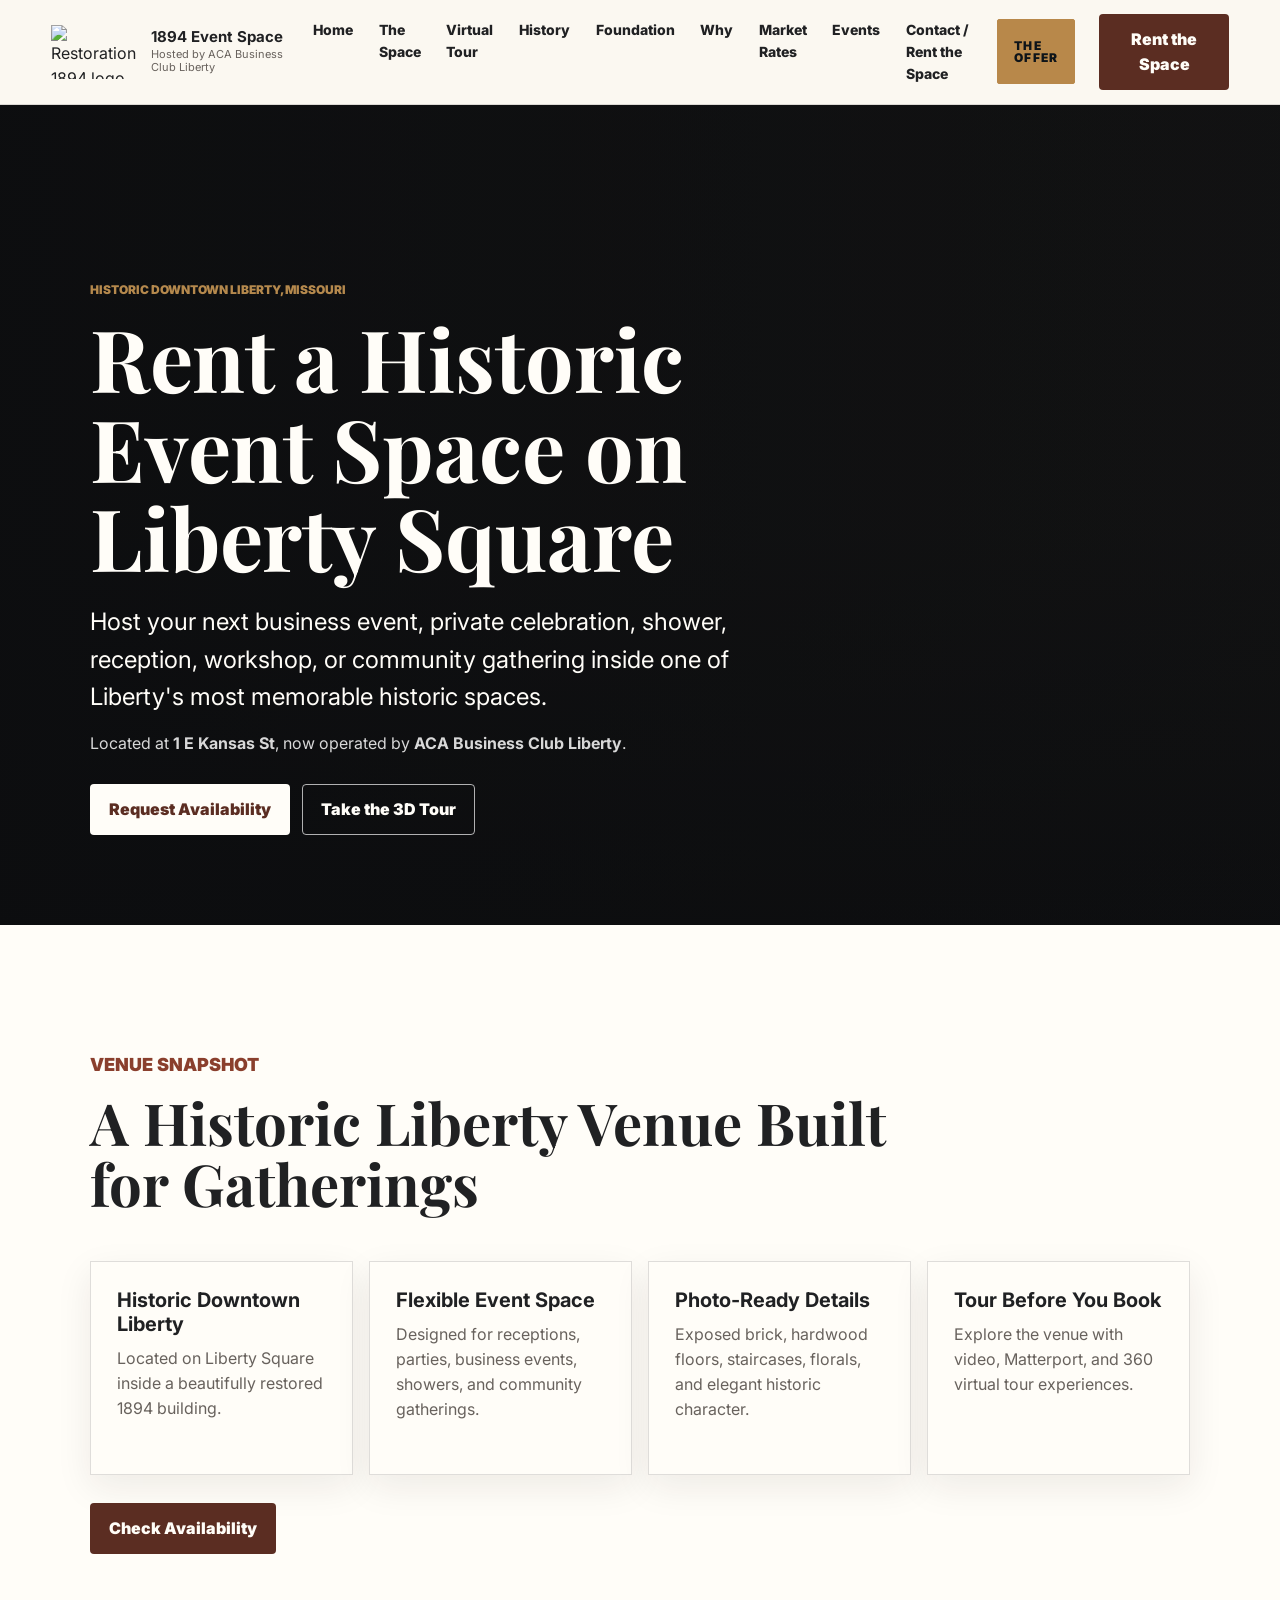
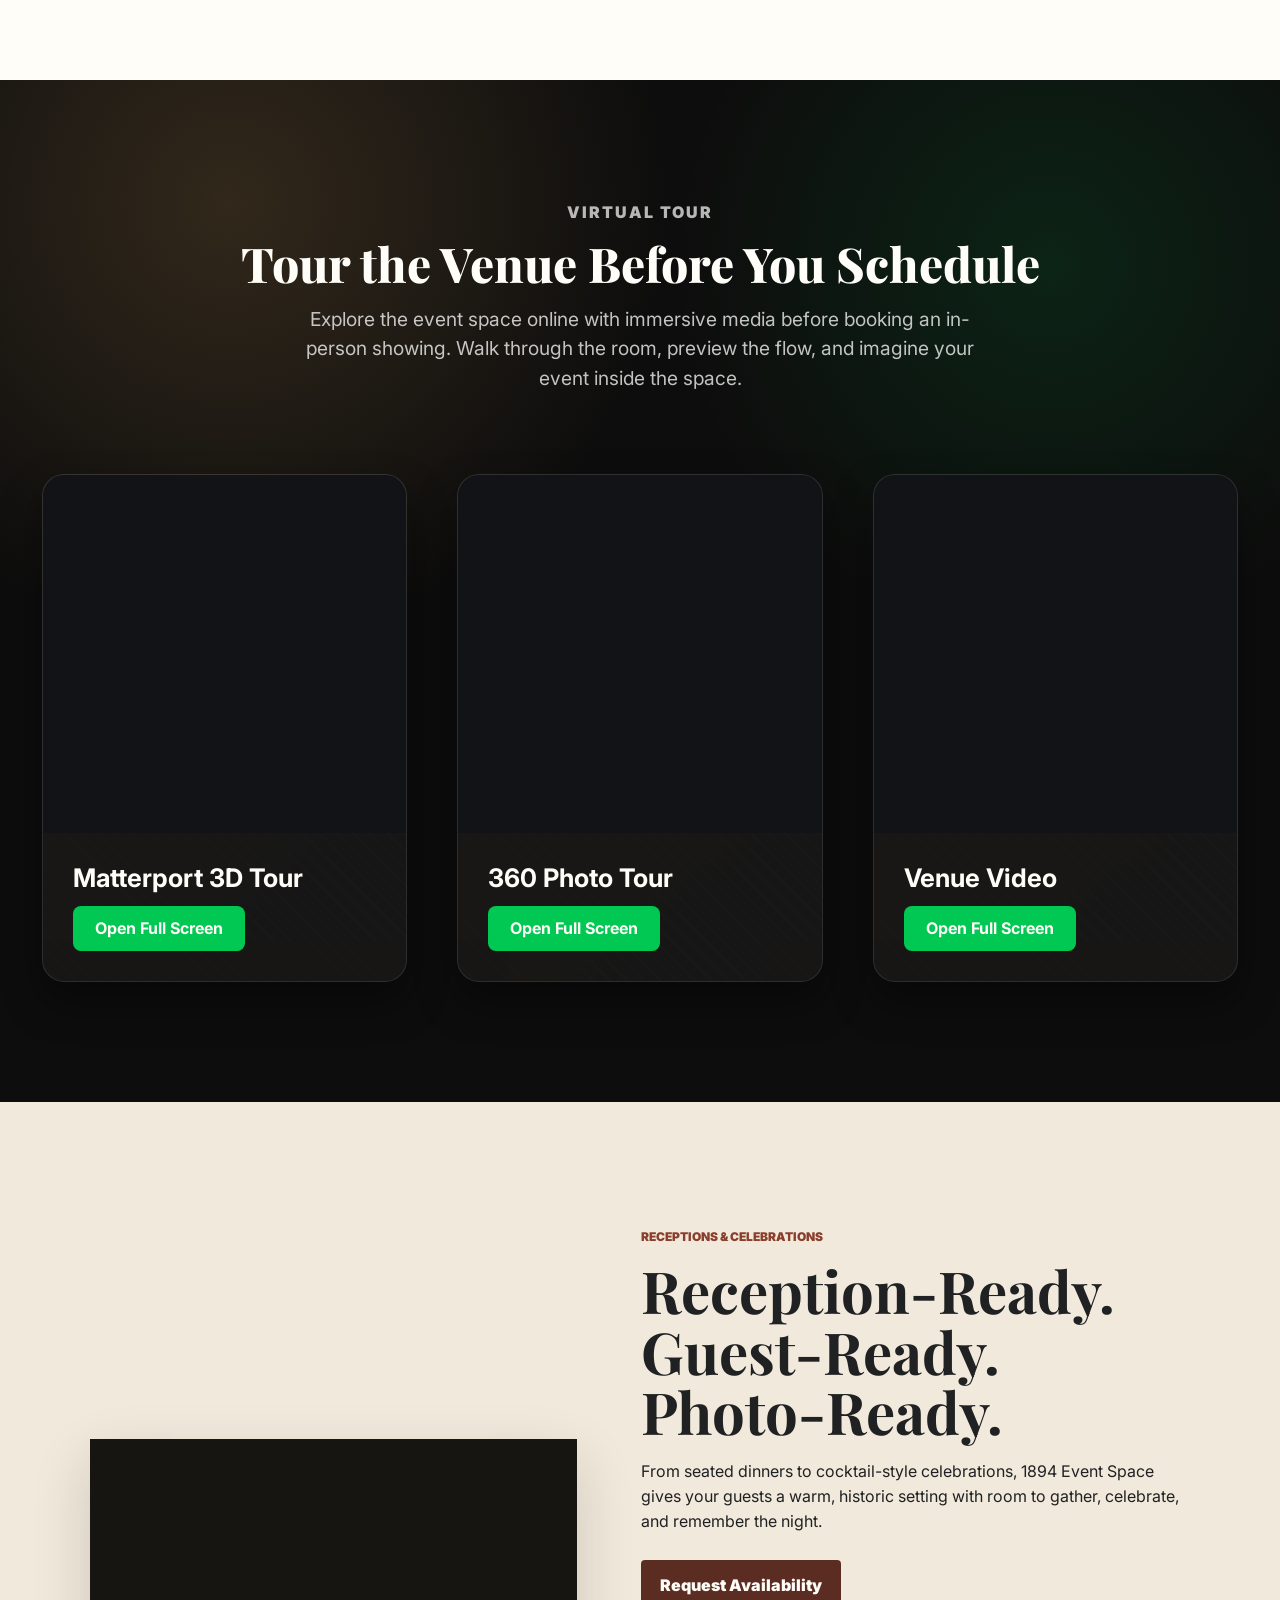
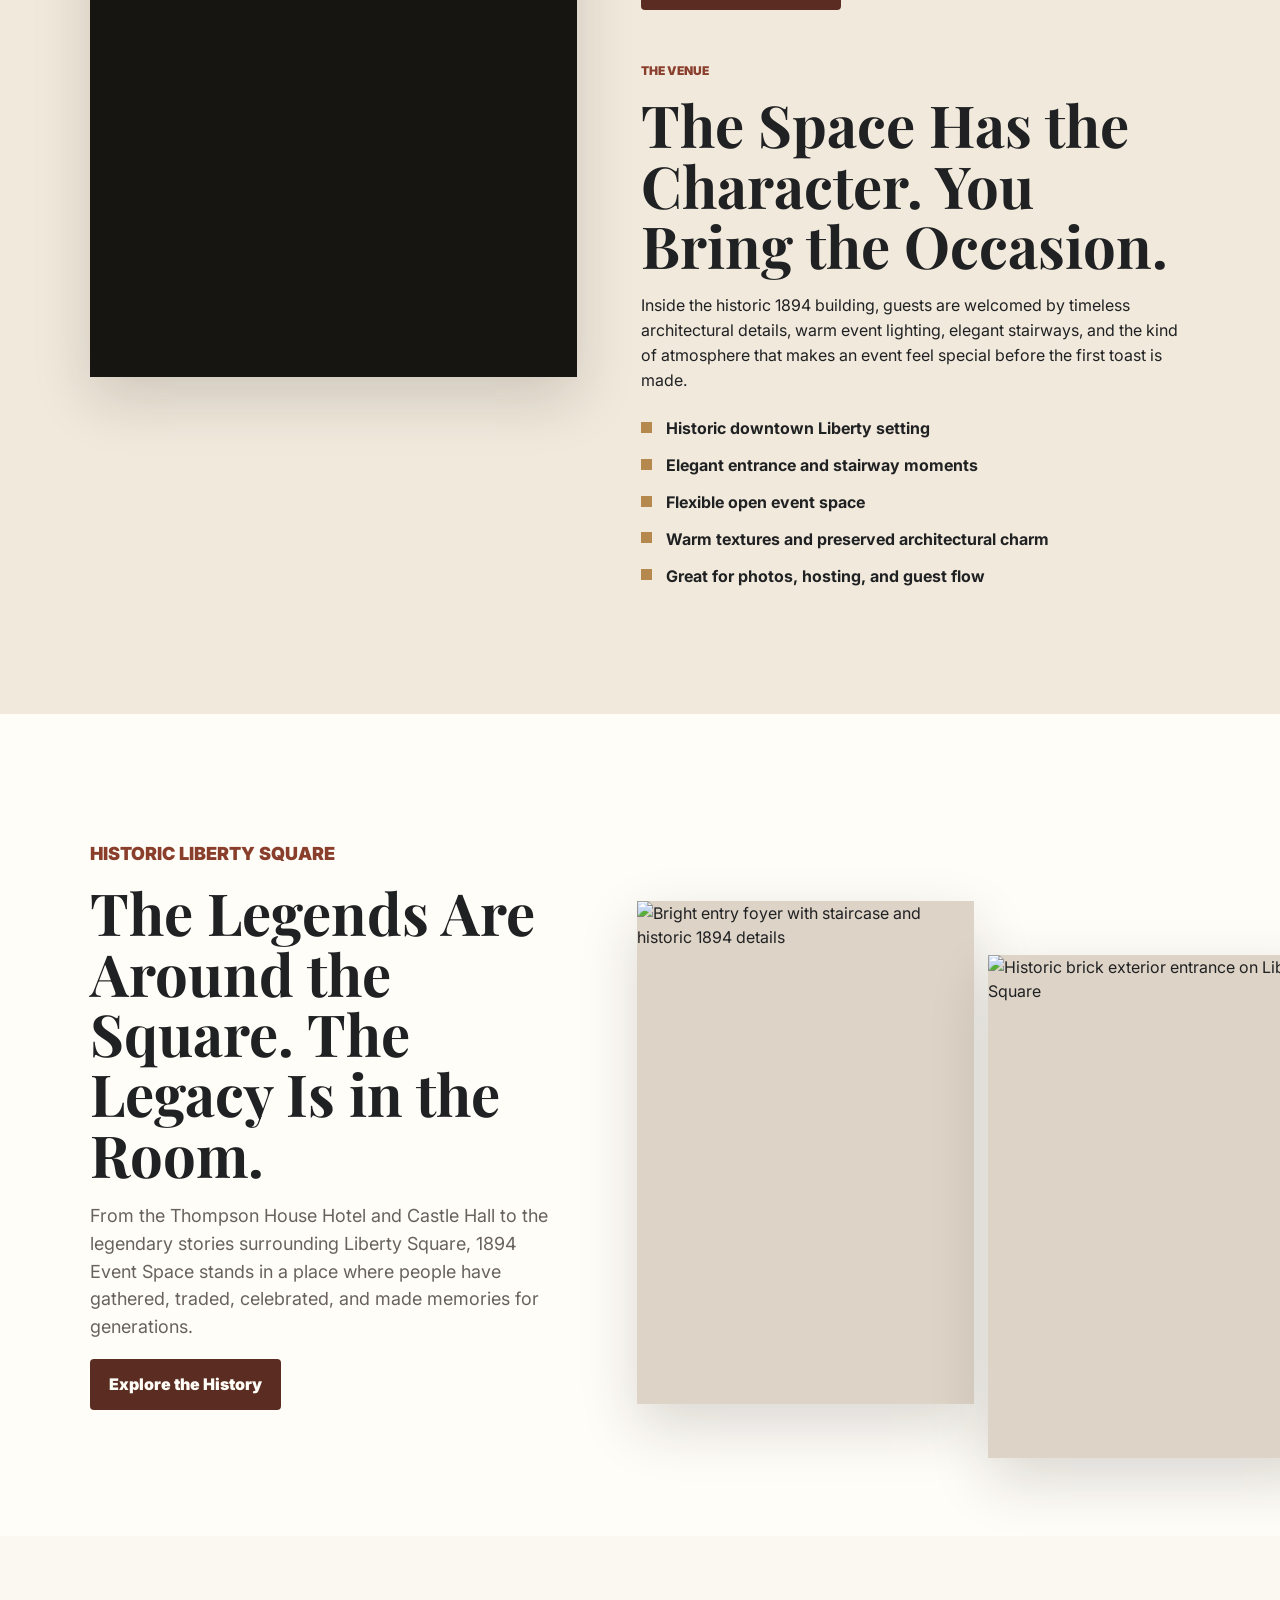
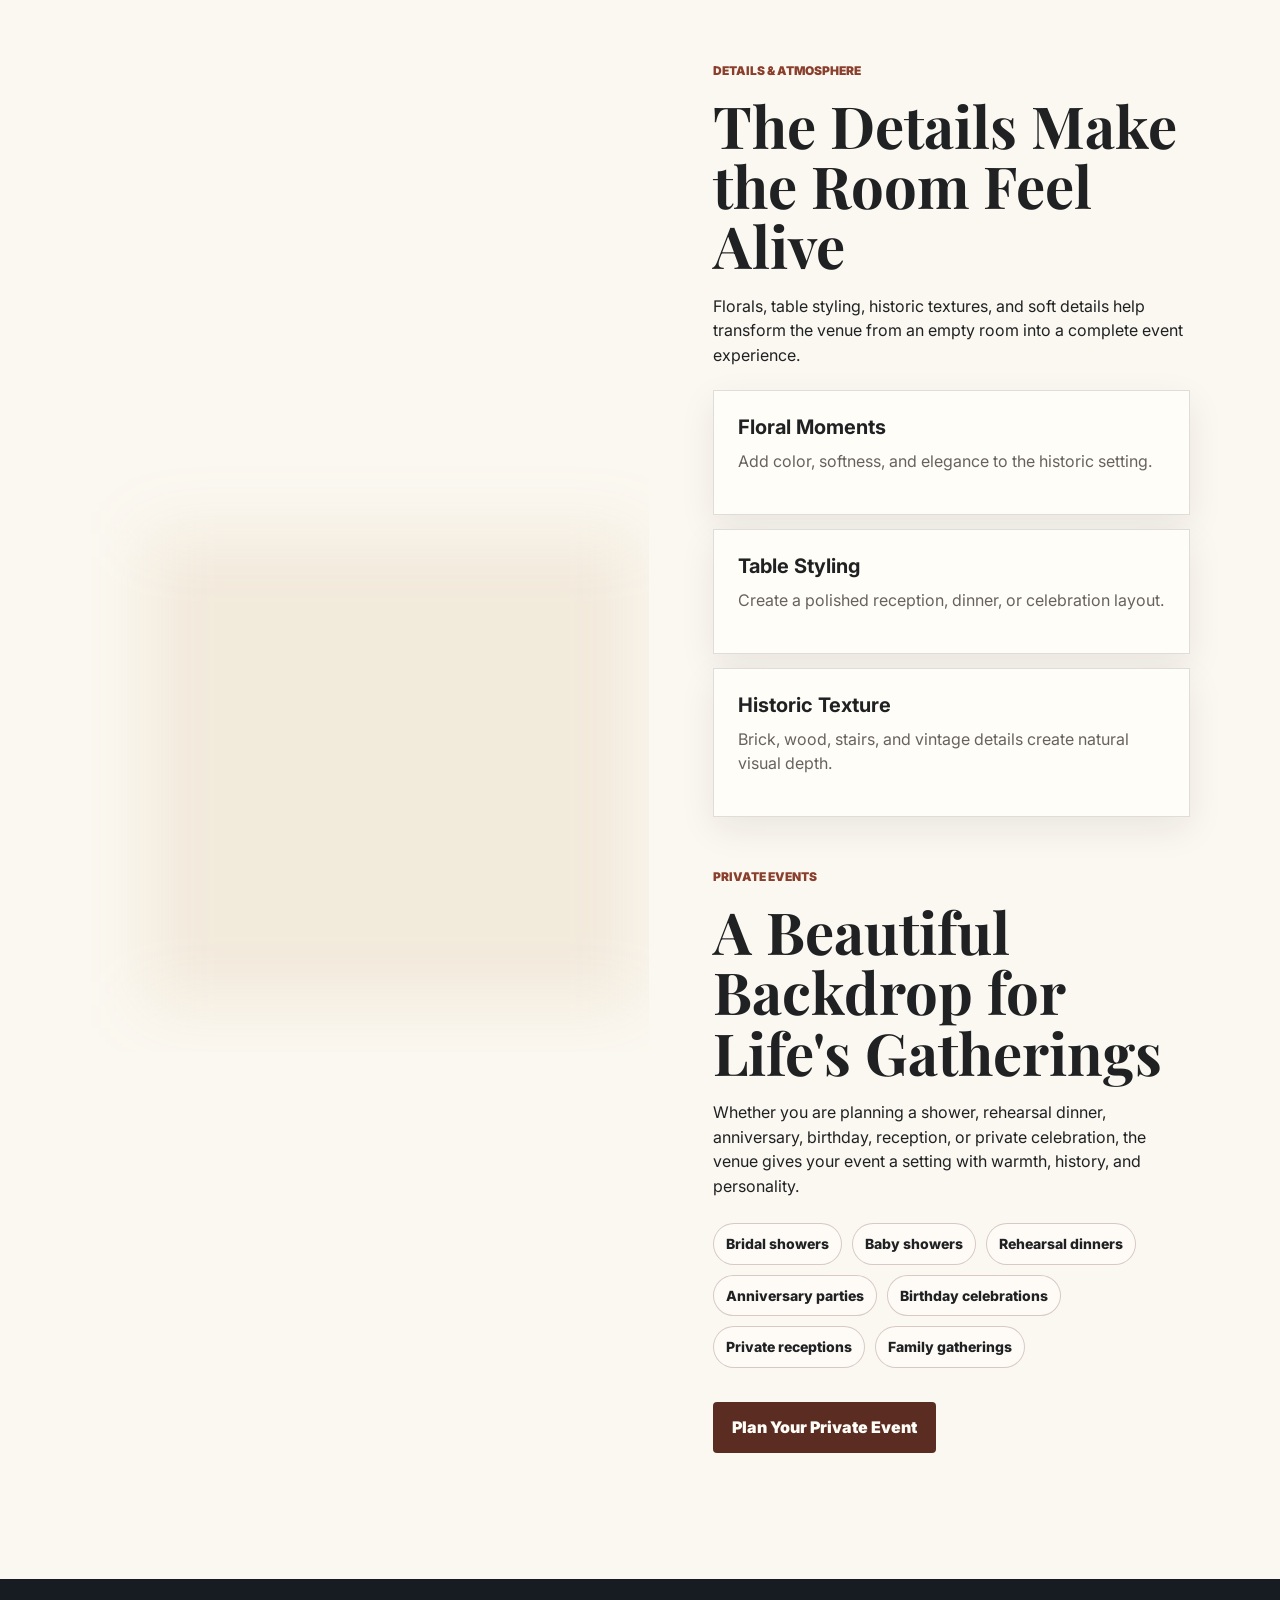
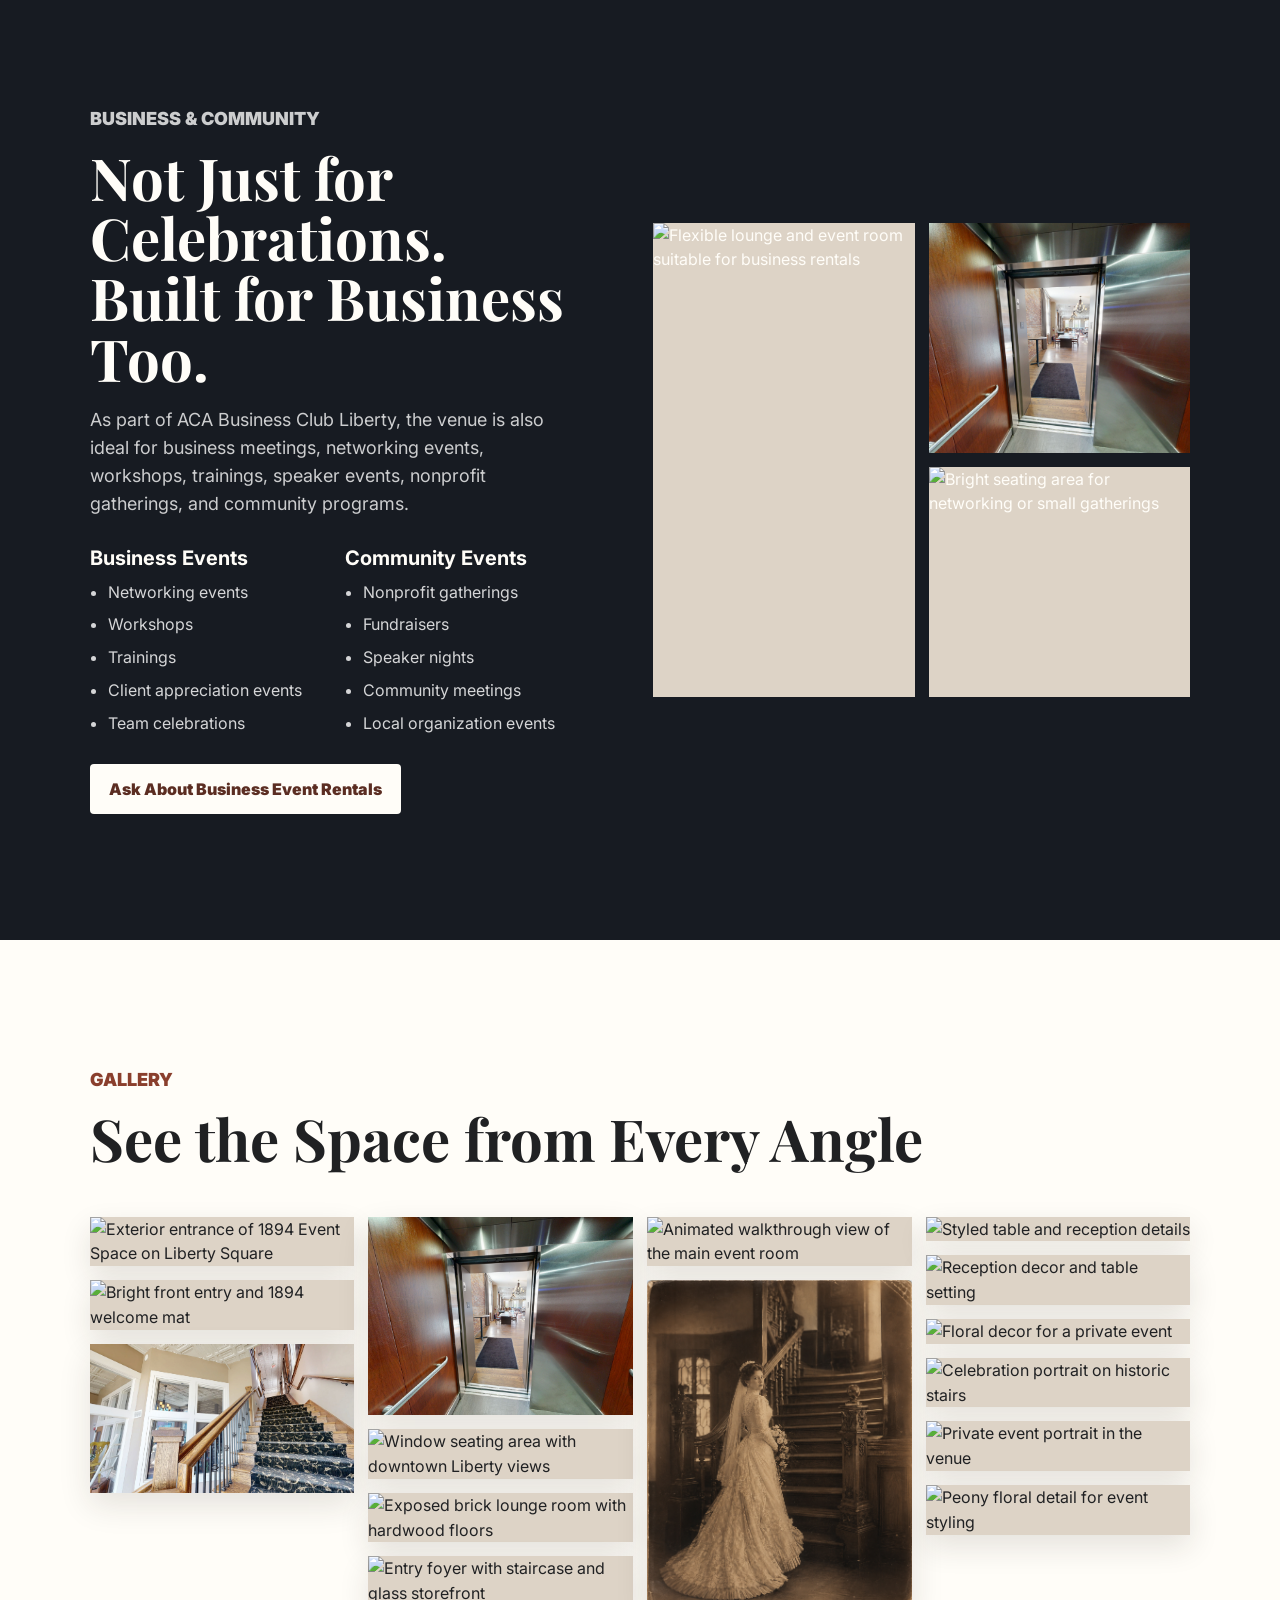
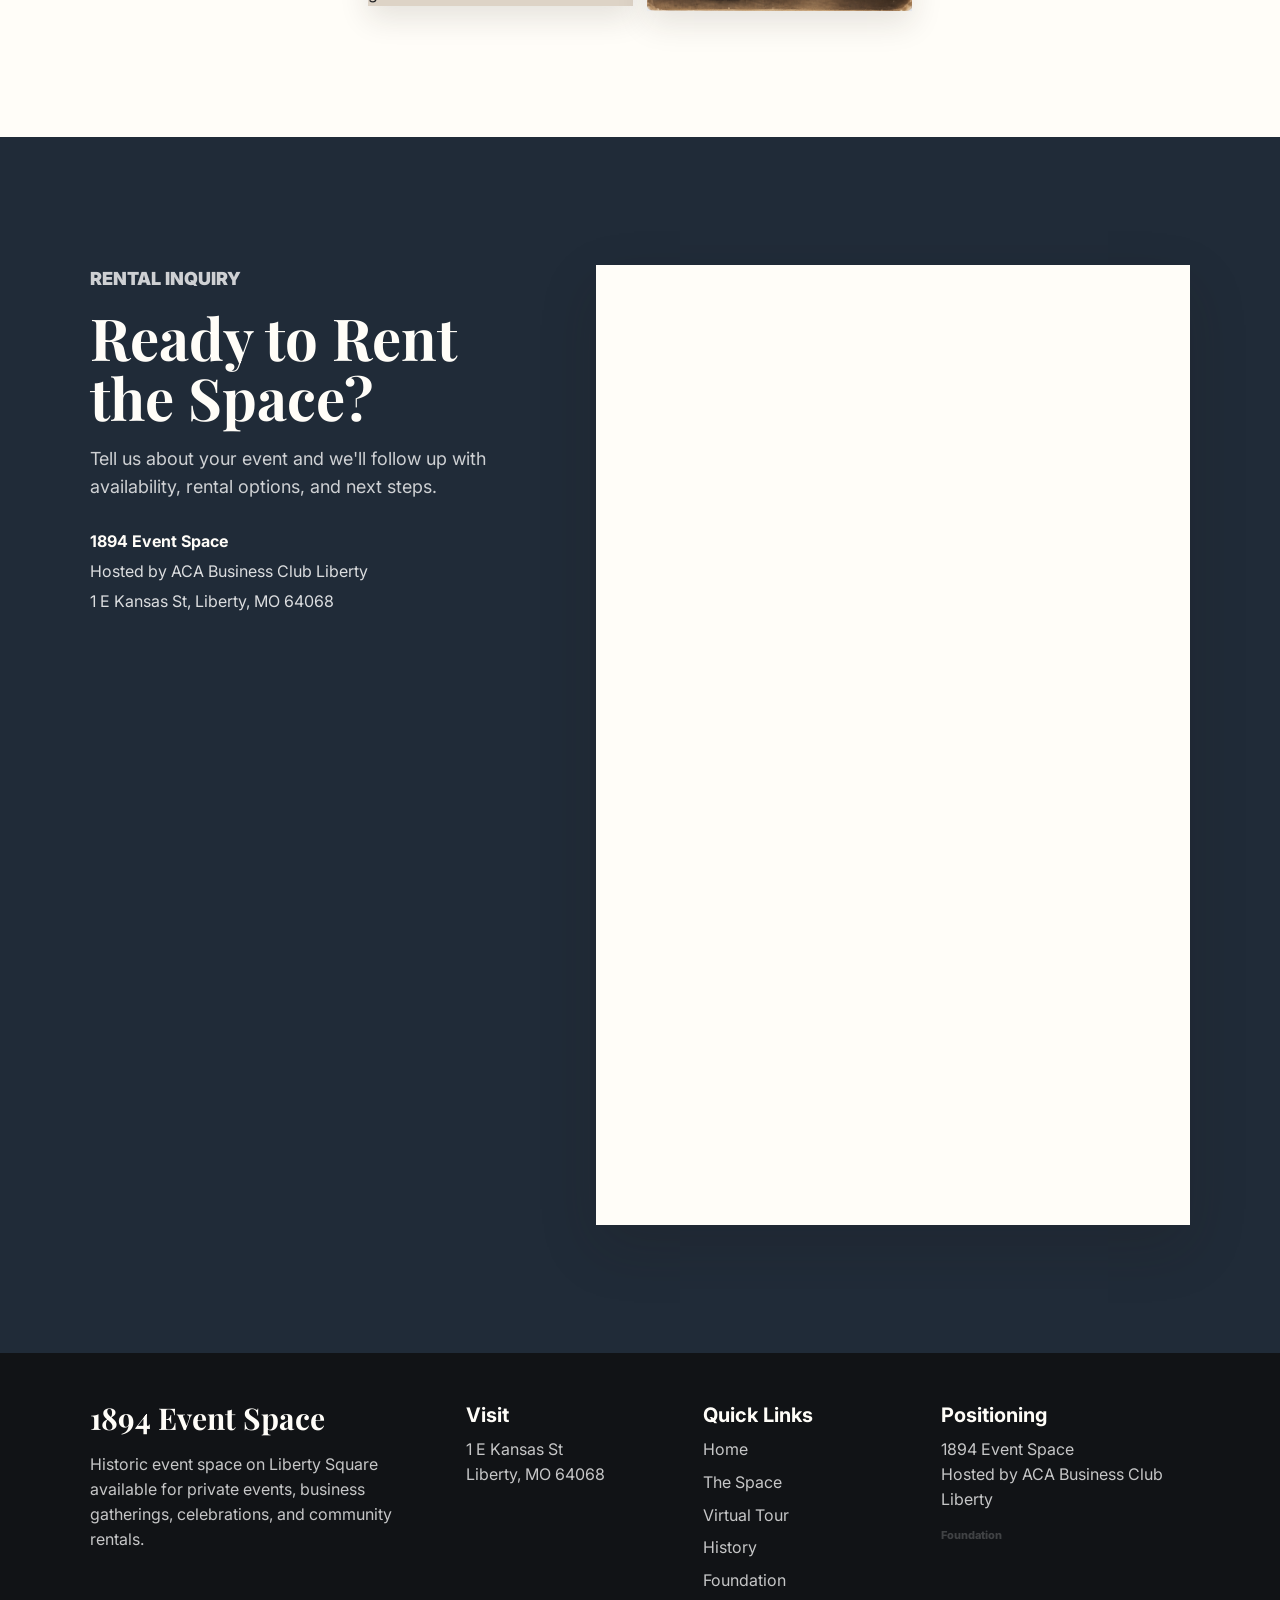
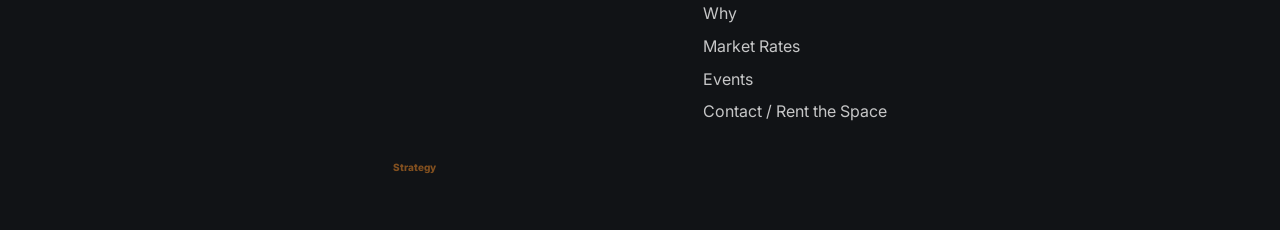
==== commit 48085431: "Combine event styling sections" ====
--- a/index.html
+++ b/index.html
@@ -218,57 +218,61 @@
         </div>
       </section>
 
-      <section class="details-section section-pad">
-        <div class="section-heading">
-          <p class="eyebrow dark">Details & Atmosphere</p>
-          <h2>The Details Make the Room Feel Alive</h2>
-          <p>Florals, table styling, historic textures, and soft details help transform the venue from an empty room into a complete event experience.</p>
-        </div>
-        <div class="details-layout">
-          <div class="detail-images">
-            <img loading="lazy" src="assets/home/window-lounge.jpg" alt="Comfortable seating area with tall windows and hardwood floors">
-            <img loading="lazy" src="https://restoration1894.com/wp-content/uploads/2017/11/SP-Peony-2.jpg" alt="Soft peony floral detail for an event table">
-            <img loading="lazy" src="assets/home/brick-lounge-room.jpg" alt="Exposed brick lounge area with historic tin ceiling">
-            <img loading="lazy" src="assets/home/staircase-tin-ceiling.jpg" alt="Pressed tin ceiling and staircase details inside the venue">
-          </div>
-          <div class="detail-cards">
-            <article>
-              <h3>Floral Moments</h3>
-              <p>Add color, softness, and elegance to the historic setting.</p>
-            </article>
-            <article>
-              <h3>Table Styling</h3>
-              <p>Create a polished reception, dinner, or celebration layout.</p>
-            </article>
-            <article>
-              <h3>Historic Texture</h3>
-              <p>Brick, wood, stairs, and vintage details create natural visual depth.</p>
-            </article>
-          </div>
-        </div>
-      </section>
-
-      <section class="image-story section-pad">
-        <div class="story-copy">
-          <p class="eyebrow dark">Private Events</p>
-          <h2>A Beautiful Backdrop for Life's Gatherings</h2>
-          <p>Whether you are planning a shower, rehearsal dinner, anniversary, birthday, reception, or private celebration, the venue gives your event a setting with warmth, history, and personality.</p>
-          <ul class="pill-list">
-            <li>Bridal showers</li>
-            <li>Baby showers</li>
-            <li>Rehearsal dinners</li>
-            <li>Anniversary parties</li>
-            <li>Birthday celebrations</li>
-            <li>Private receptions</li>
-            <li>Family gatherings</li>
-          </ul>
-          <a class="button button-dark" href="#event-request-popup" data-open-event-request>Plan Your Private Event</a>
-        </div>
-        <div class="feature-gallery four-pack">
-          <img class="large" loading="lazy" src="https://restoration1894.com/wp-content/uploads/2019/05/bride3-683x1024.png" alt="Private event portrait moment on the historic venue stairs">
-          <img loading="lazy" src="assets/history/castle-hall-modern-wedding-collage.png" alt="Wedding portraits in the historic venue">
-          <img loading="lazy" src="assets/home/front-entry-interior.jpg" alt="Welcoming front entry for private events and gatherings">
-          <img loading="lazy" src="assets/home/brick-lounge-room.jpg" alt="Flexible lounge and event room for private celebrations">
+      <section class="event-style-combo section-pad">
+        <div class="decor-parallax-carousel" aria-label="Flowers, decorations, and event backdrop carousel">
+          <div class="decor-slide">
+            <img class="decor-layer decor-layer-wide" src="assets/home/window-lounge.jpg" alt="Soft lounge backdrop with tall windows">
+            <img class="decor-layer decor-layer-card" src="https://restoration1894.com/wp-content/uploads/2017/11/SP-Peony-2.jpg" alt="Pink floral detail for event styling">
+            <img class="decor-layer decor-layer-tall" src="assets/home/brick-lounge-room.jpg" alt="Styled lounge area with exposed brick and historic details">
+          </div>
+          <div class="decor-slide">
+            <img class="decor-layer decor-layer-wide" src="assets/home/front-entry-interior.jpg" alt="Welcoming front entry with historic 1894 details">
+            <img class="decor-layer decor-layer-card" src="assets/home/staircase-tin-ceiling.jpg" alt="Historic staircase detail for event portraits">
+            <img class="decor-layer decor-layer-tall" src="assets/history/castle-hall-modern-wedding-collage.png" alt="Wedding portraits and event styling inside the venue">
+          </div>
+          <div class="decor-slide">
+            <img class="decor-layer decor-layer-wide" src="https://restoration1894.com/wp-content/uploads/2019/05/bride3-683x1024.png" alt="Bridal portrait moment in the historic venue">
+            <img class="decor-layer decor-layer-card" src="assets/home/brick-lounge-room.jpg" alt="Warm brick and lounge backdrop for private events">
+            <img class="decor-layer decor-layer-tall" src="assets/home/window-lounge.jpg" alt="Bright window lounge backdrop with soft seating">
+          </div>
+        </div>
+
+        <div class="event-style-copy">
+          <div class="story-copy-block">
+            <p class="eyebrow dark">Details &amp; Atmosphere</p>
+            <h2>The Details Make the Room Feel Alive</h2>
+            <p>Florals, table styling, historic textures, and soft details help transform the venue from an empty room into a complete event experience.</p>
+            <div class="detail-cards compact-detail-cards">
+              <article>
+                <h3>Floral Moments</h3>
+                <p>Add color, softness, and elegance to the historic setting.</p>
+              </article>
+              <article>
+                <h3>Table Styling</h3>
+                <p>Create a polished reception, dinner, or celebration layout.</p>
+              </article>
+              <article>
+                <h3>Historic Texture</h3>
+                <p>Brick, wood, stairs, and vintage details create natural visual depth.</p>
+              </article>
+            </div>
+          </div>
+
+          <div class="story-copy-block">
+            <p class="eyebrow dark">Private Events</p>
+            <h2>A Beautiful Backdrop for Life's Gatherings</h2>
+            <p>Whether you are planning a shower, rehearsal dinner, anniversary, birthday, reception, or private celebration, the venue gives your event a setting with warmth, history, and personality.</p>
+            <ul class="pill-list">
+              <li>Bridal showers</li>
+              <li>Baby showers</li>
+              <li>Rehearsal dinners</li>
+              <li>Anniversary parties</li>
+              <li>Birthday celebrations</li>
+              <li>Private receptions</li>
+              <li>Family gatherings</li>
+            </ul>
+            <a class="button button-dark" href="#event-request-popup" data-open-event-request>Plan Your Private Event</a>
+          </div>
         </div>
       </section>
 
--- a/styles.css
+++ b/styles.css
@@ -1164,6 +1164,137 @@
   margin-top: 10px;
 }
 
+.event-style-combo {
+  display: grid;
+  grid-template-columns: minmax(0, 1.08fr) minmax(340px, 0.92fr);
+  gap: clamp(34px, 5vw, 78px);
+  align-items: center;
+  background: var(--paper);
+}
+
+.decor-parallax-carousel {
+  position: relative;
+  min-height: clamp(430px, 46vw, 620px);
+  overflow: hidden;
+}
+
+.decor-parallax-carousel::before {
+  position: absolute;
+  inset: 12% 2% 8% 10%;
+  content: "";
+  background: rgba(181, 137, 77, 0.13);
+  filter: blur(34px);
+}
+
+.decor-slide {
+  position: absolute;
+  inset: 0;
+  opacity: 0;
+  animation: decorSlideFade 9s infinite;
+}
+
+.decor-slide:nth-child(2) {
+  animation-delay: 3s;
+}
+
+.decor-slide:nth-child(3) {
+  animation-delay: 6s;
+}
+
+.decor-layer {
+  position: absolute;
+  display: block;
+  object-fit: cover;
+  box-shadow: 0 24px 54px rgba(38, 29, 23, 0.2);
+  animation: decorLayerDrift 9s ease-in-out infinite;
+}
+
+.decor-layer-wide {
+  top: 9%;
+  left: 2%;
+  width: 60%;
+  height: 64%;
+}
+
+.decor-layer-card {
+  top: 26%;
+  left: 35%;
+  width: 34%;
+  height: 50%;
+  animation-name: decorLayerDriftReverse;
+}
+
+.decor-layer-tall {
+  right: 1%;
+  bottom: 6%;
+  width: 38%;
+  height: 72%;
+  animation-duration: 10s;
+}
+
+.decor-slide:nth-child(2) .decor-layer,
+.decor-slide:nth-child(3) .decor-layer {
+  animation-delay: inherit;
+}
+
+@keyframes decorSlideFade {
+  0%,
+  5% {
+    opacity: 0;
+  }
+
+  12%,
+  34% {
+    opacity: 1;
+  }
+
+  41%,
+  100% {
+    opacity: 0;
+  }
+}
+
+@keyframes decorLayerDrift {
+  0% {
+    transform: translate3d(-18px, 16px, 0) scale(1.04);
+  }
+
+  48% {
+    transform: translate3d(14px, -10px, 0) scale(1);
+  }
+
+  100% {
+    transform: translate3d(22px, -14px, 0) scale(1.03);
+  }
+}
+
+@keyframes decorLayerDriftReverse {
+  0% {
+    transform: translate3d(22px, -12px, 0) scale(1.03);
+  }
+
+  48% {
+    transform: translate3d(-12px, 12px, 0) scale(1);
+  }
+
+  100% {
+    transform: translate3d(-20px, 16px, 0) scale(1.04);
+  }
+}
+
+.event-style-copy {
+  display: grid;
+  gap: clamp(30px, 4vw, 52px);
+}
+
+.compact-detail-cards {
+  margin-top: 22px;
+}
+
+.compact-detail-cards article {
+  padding: 18px 20px;
+}
+
 .feature-gallery {
   display: grid;
   gap: 14px;
@@ -2289,6 +2420,7 @@
   .offer-grid,
   .snapshot-grid,
   .venue-story-combo,
+  .event-style-combo,
   .image-story,
   .image-story-reverse,
   .details-layout,
@@ -2322,6 +2454,10 @@
     min-height: clamp(300px, 62vw, 460px);
   }
 
+  .decor-parallax-carousel {
+    min-height: clamp(360px, 64vw, 520px);
+  }
+
   .history-image-stack,
   .castle-images,
   .origin-visuals,
@@ -2556,6 +2692,31 @@
     min-height: 320px;
   }
 
+  .decor-parallax-carousel {
+    min-height: 420px;
+  }
+
+  .decor-layer-wide {
+    top: 2%;
+    left: 0;
+    width: 72%;
+    height: 52%;
+  }
+
+  .decor-layer-card {
+    top: 34%;
+    left: 8%;
+    width: 44%;
+    height: 44%;
+  }
+
+  .decor-layer-tall {
+    right: 0;
+    bottom: 4%;
+    width: 54%;
+    height: 58%;
+  }
+
   .then-now-grid img,
   .then-now-grid img:nth-of-type(1) {
     grid-row: auto;
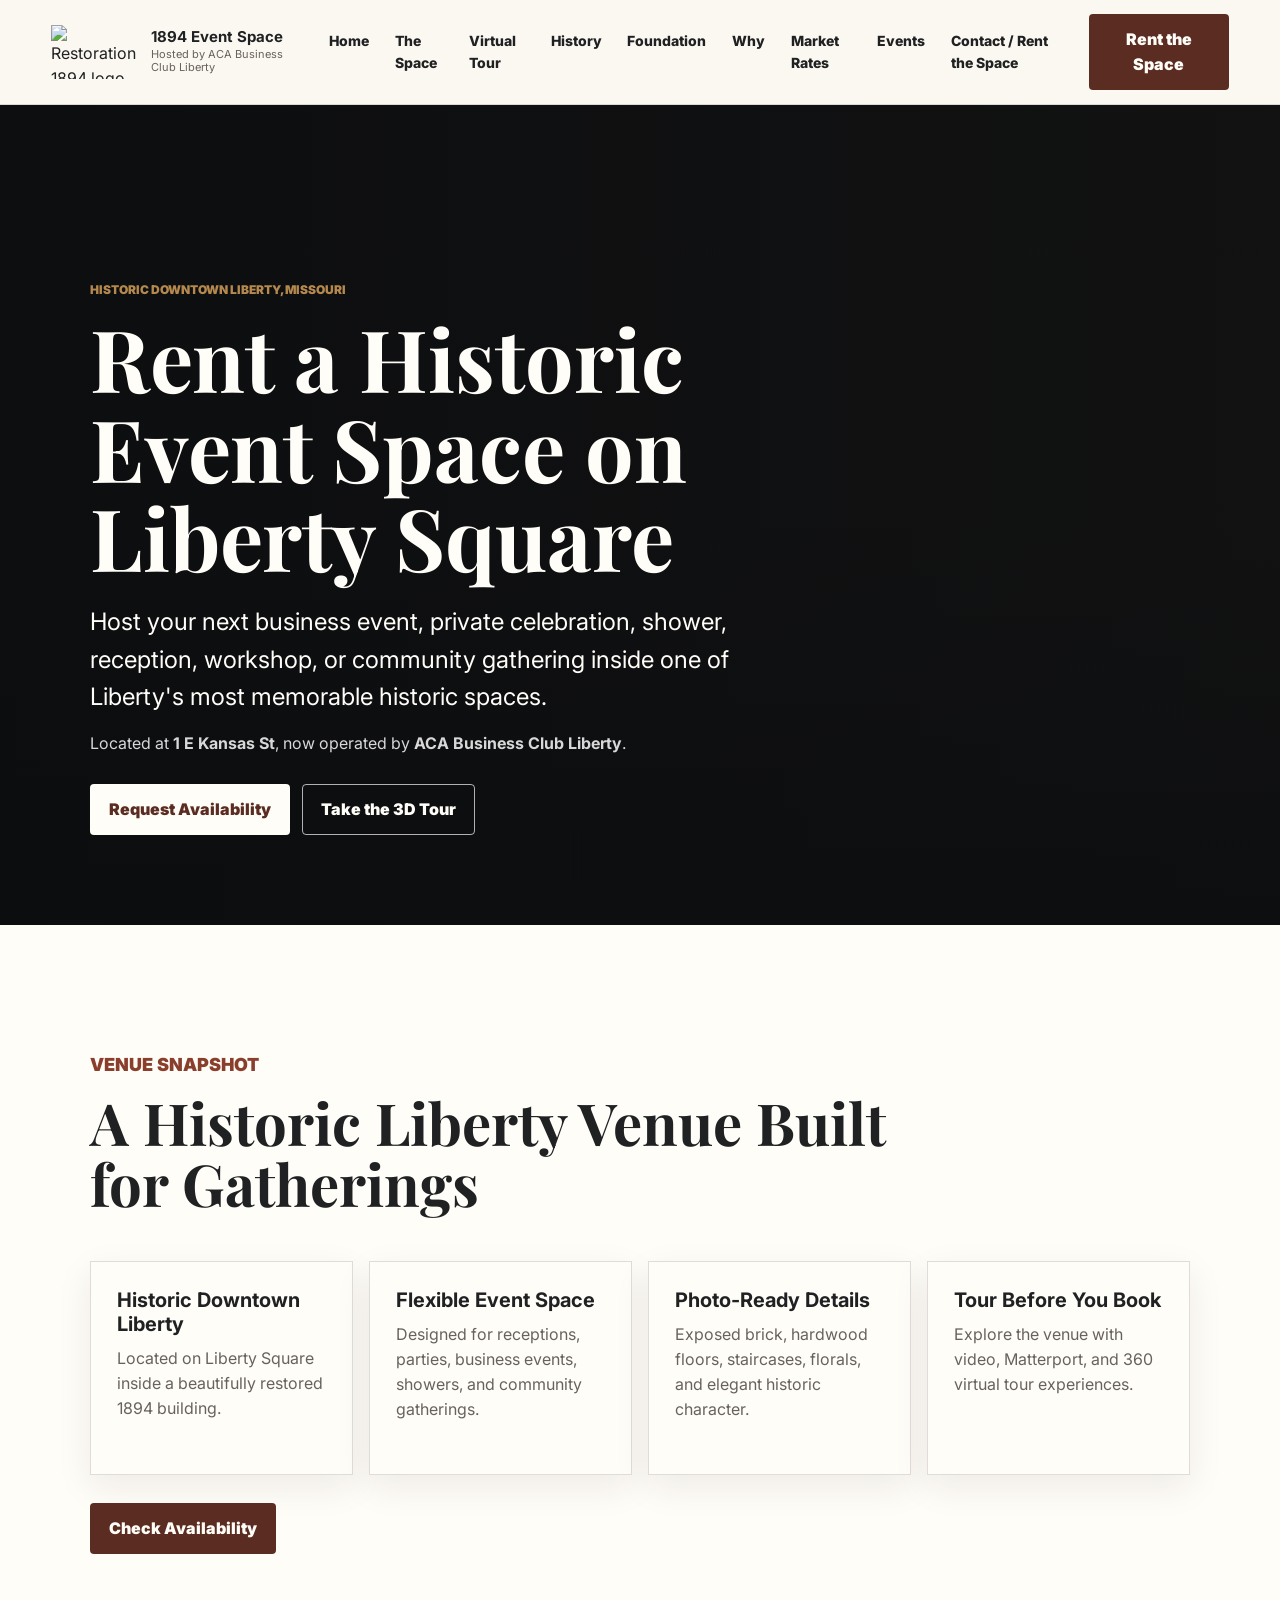
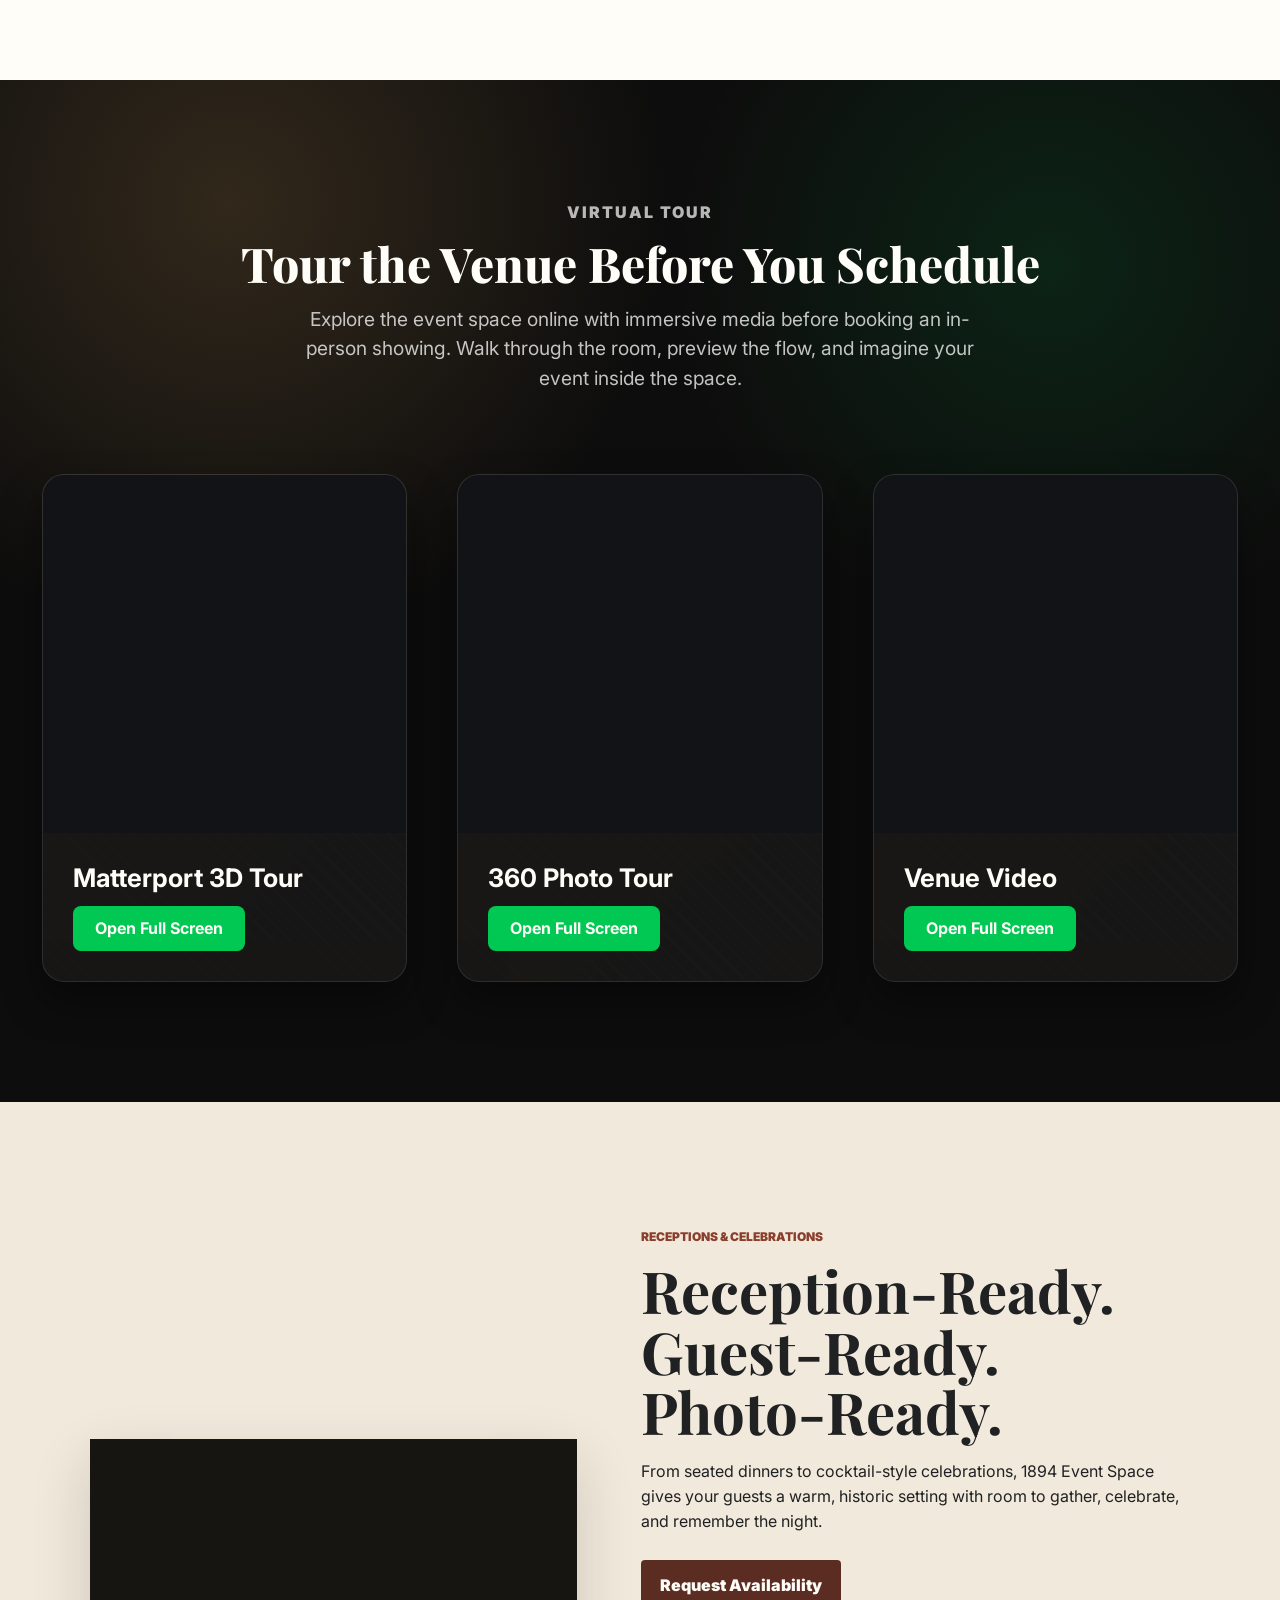
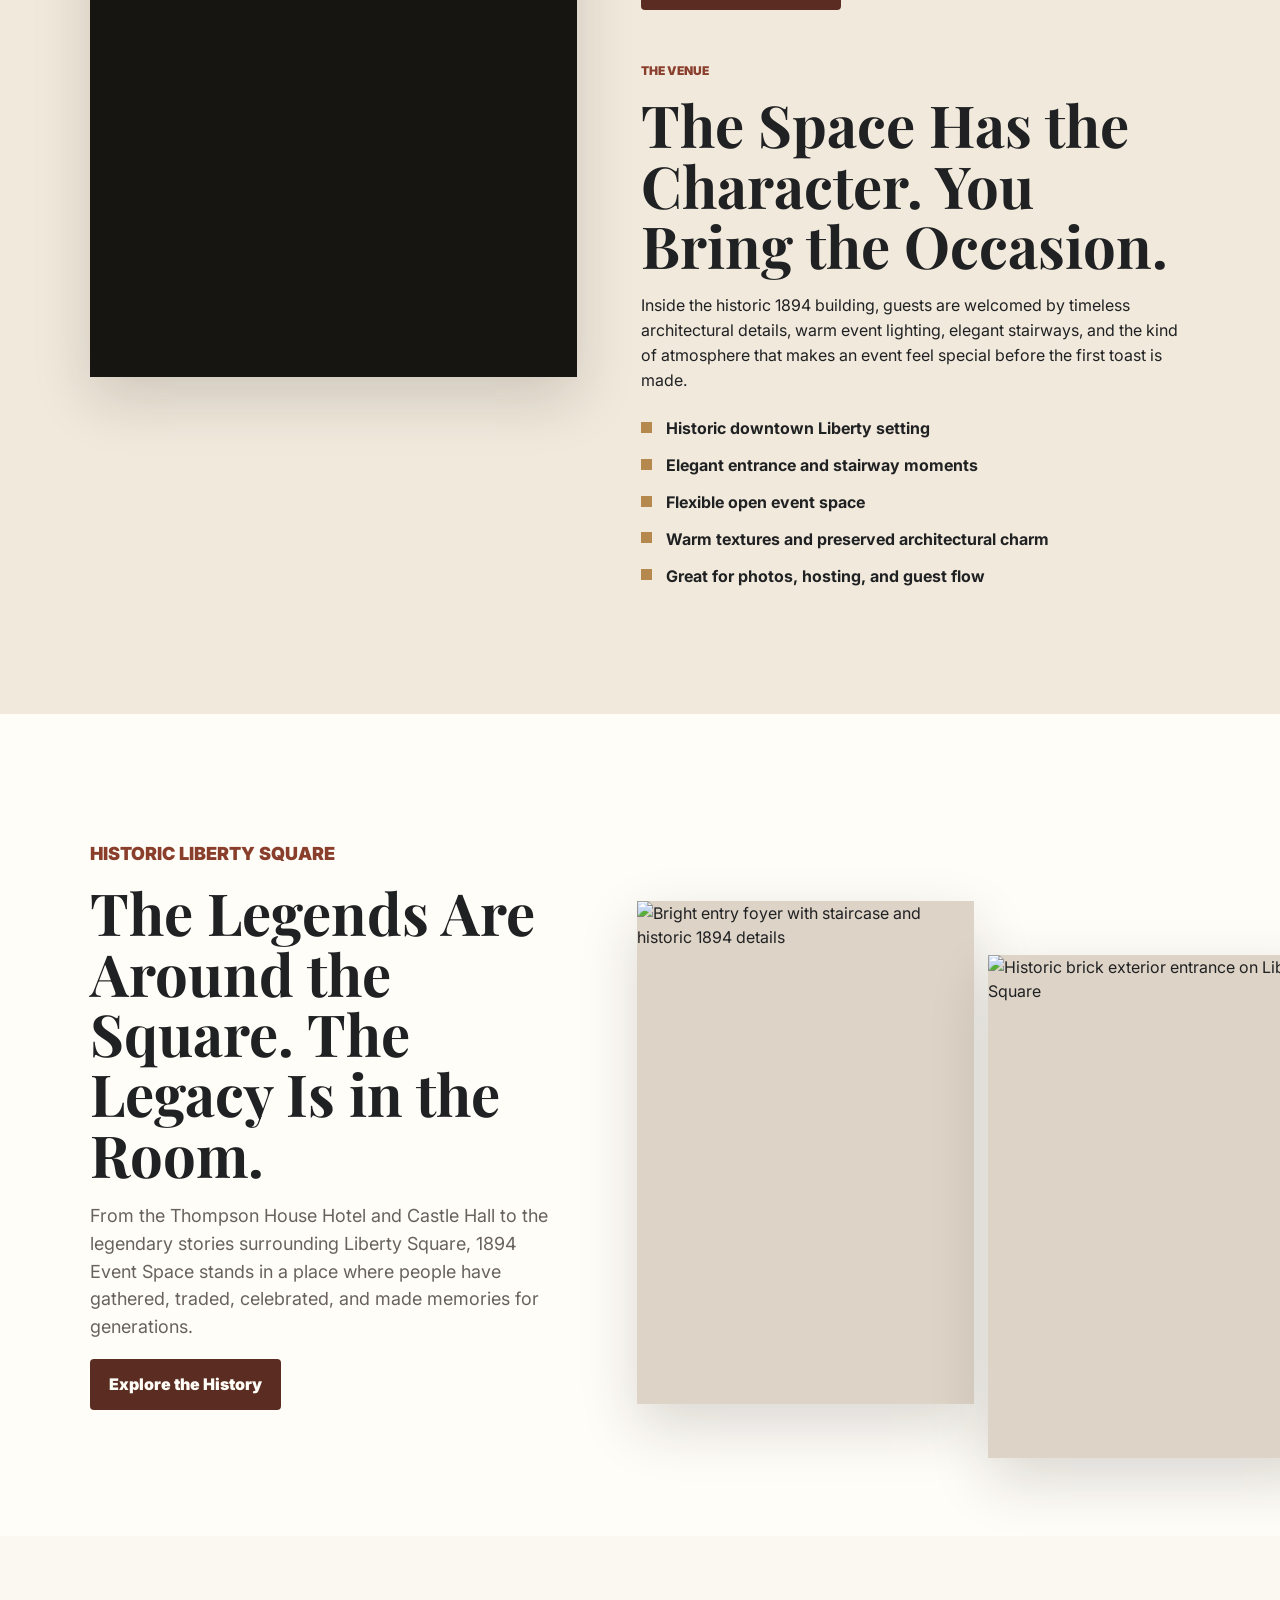
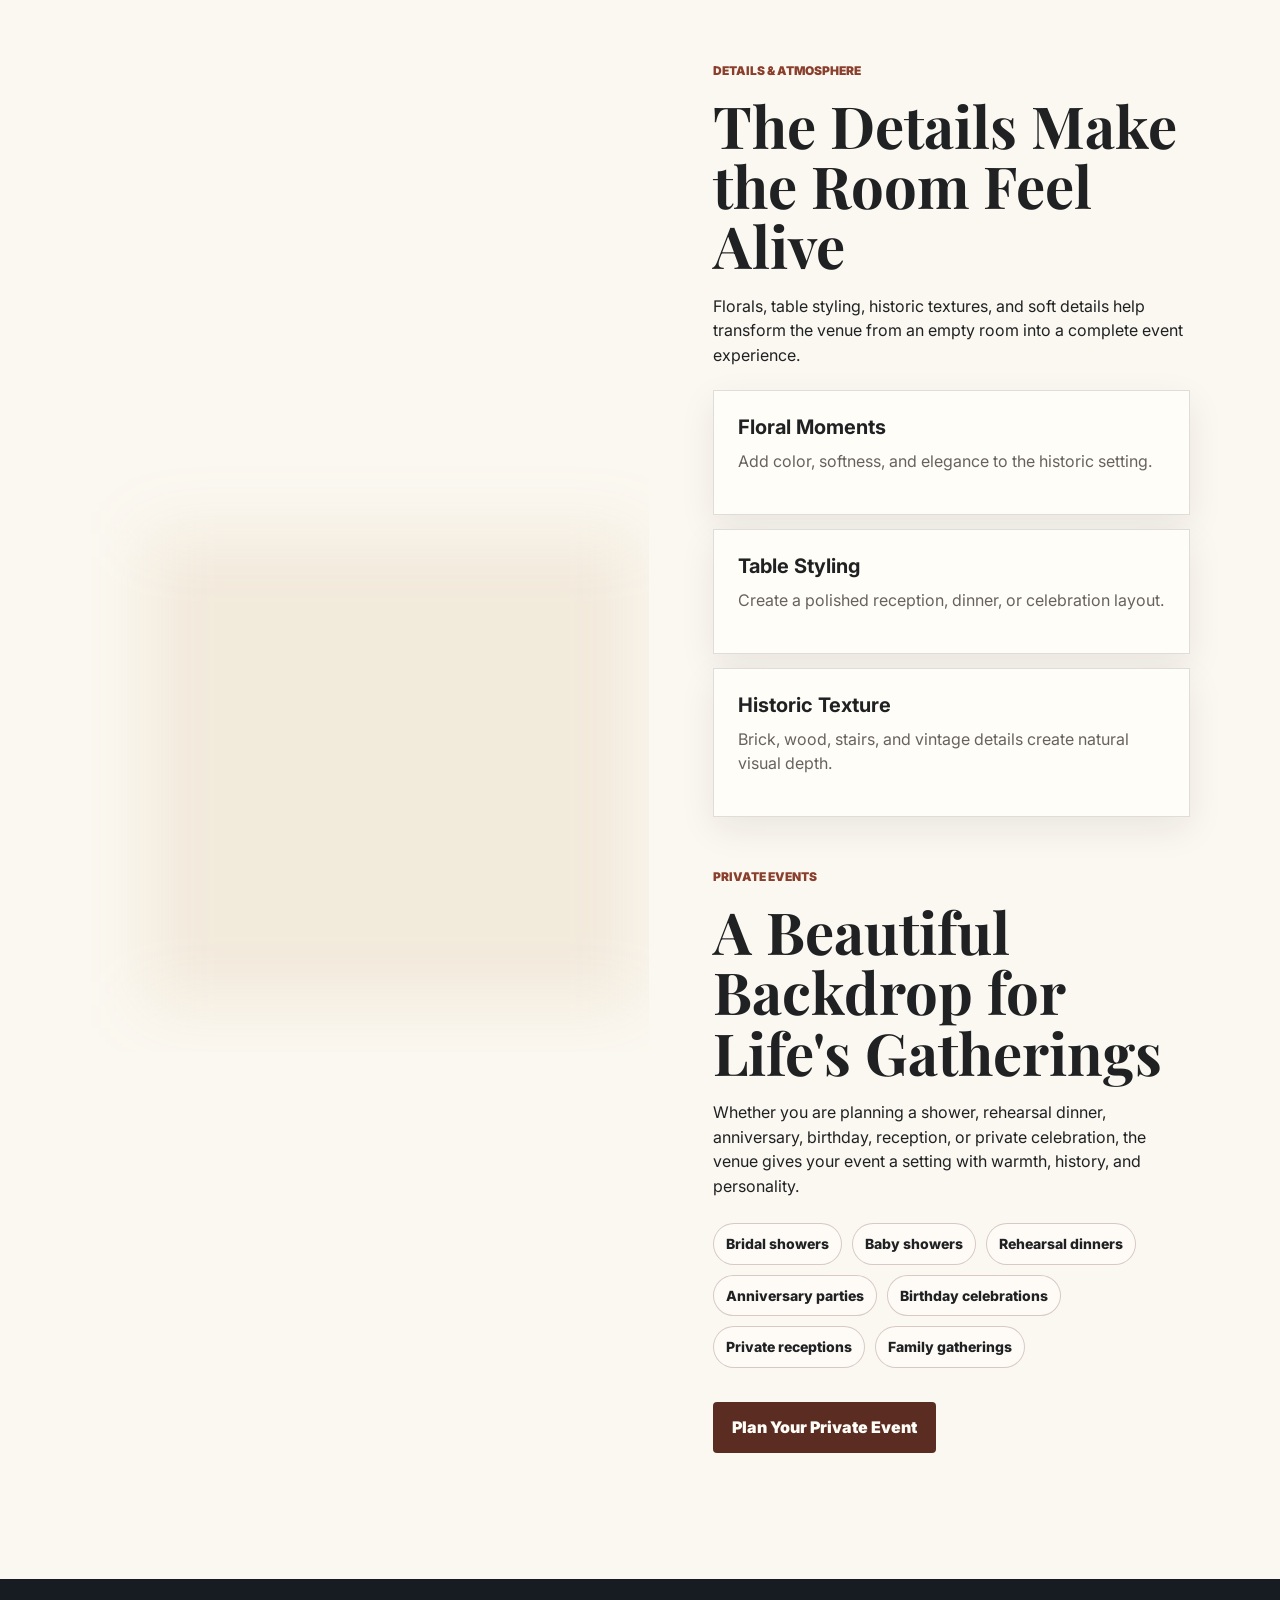
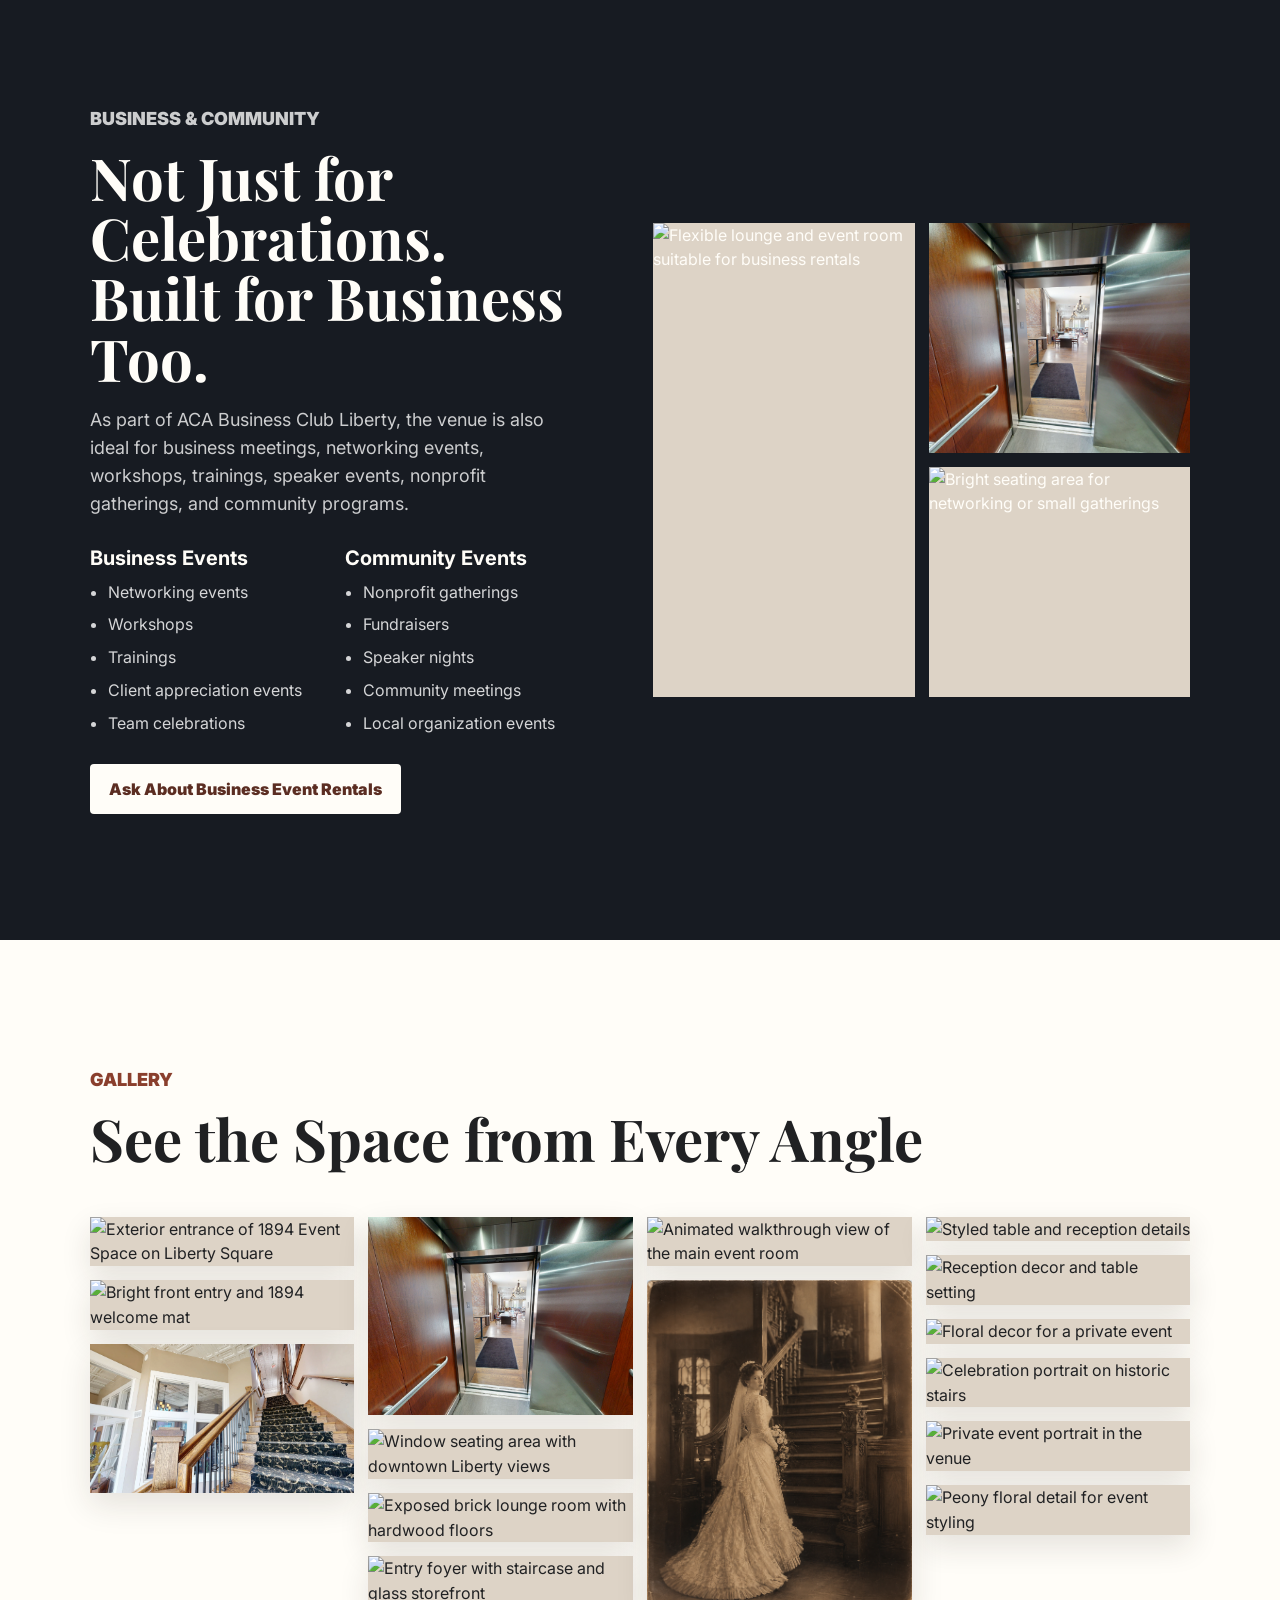
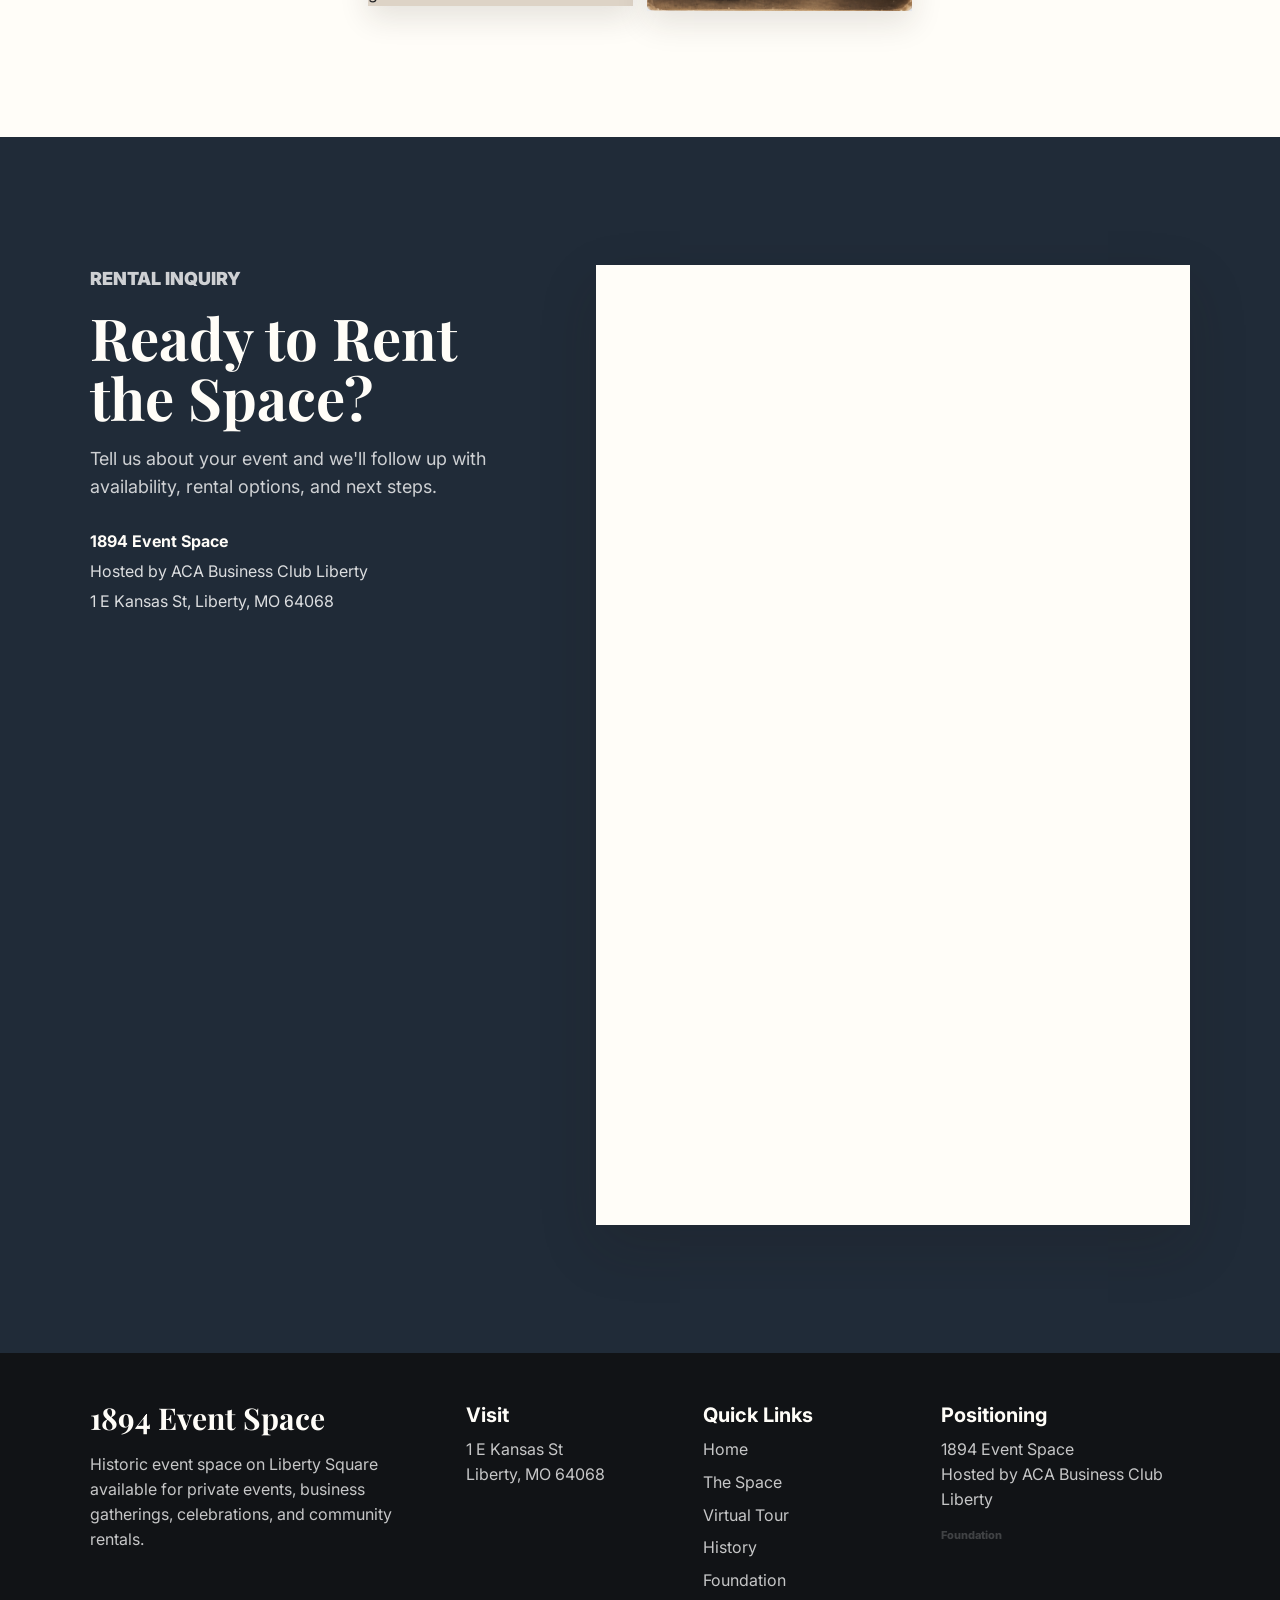
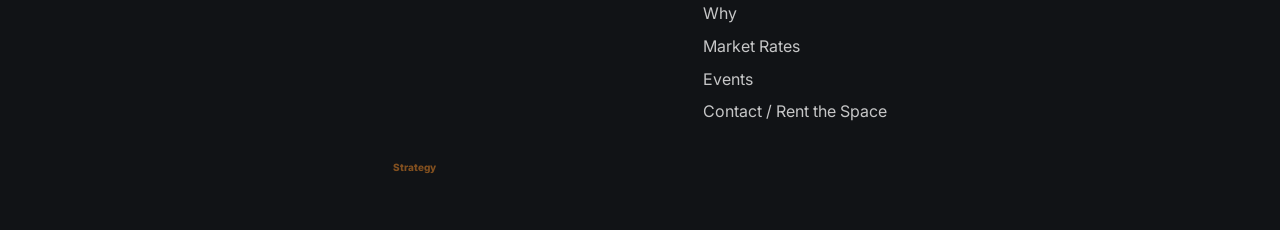
==== commit 432e9191: "Hide offer.html page and all navigation references" ====
--- a/index.html
+++ b/index.html
@@ -33,7 +33,7 @@
           <a href="market-rates.html">Market Rates</a>
           <a href="foundation.html#aca-calendar">Events</a>
           <a href="#event-request-popup" data-open-event-request>Rent the Space</a>
-          <a href="offer.html" class="menu-cta">The Offer</a>
+          <a href="offer.html" class="menu-cta" style="display: none;">The Offer</a>
         </div>
       </details>
       <nav class="desktop-nav" aria-label="Primary navigation">
@@ -46,7 +46,7 @@
         <a href="market-rates.html">Market Rates</a>
         <a href="foundation.html#aca-calendar">Events</a>
         <a href="#event-request-popup" data-open-event-request>Contact / Rent the Space</a>
-        <a href="offer.html" class="menu-cta">The Offer</a>
+        <a href="offer.html" class="menu-cta" style="display: none;">The Offer</a>
       </nav>
       <a class="button button-dark header-cta" href="#event-request-popup" data-open-event-request>Rent the Space</a>
     </header>
--- a/styles.css
+++ b/styles.css
@@ -2733,3 +2733,89 @@
     width: 100%;
   }
 }
+
+/* Event Form Styles */
+.event-form-content {
+  padding: 20px;
+  max-height: 70vh;
+  overflow-y: auto;
+}
+
+.secret-image {
+  display: block;
+  margin: 0 auto 20px;
+  max-width: 100%;
+  height: auto;
+  border-radius: 8px;
+  box-shadow: 0 2px 10px rgba(0, 0, 0, 0.1);
+}
+
+.form-note {
+  background: #fff3cd;
+  border: 1px solid #ffeaa7;
+  border-radius: 6px;
+  padding: 15px;
+  margin-bottom: 20px;
+  font-size: 0.9rem;
+  color: #856404;
+  text-align: center;
+}
+
+.event-form {
+  max-width: 500px;
+  margin: 0 auto;
+}
+
+.form-group {
+  margin-bottom: 20px;
+}
+
+.form-group label {
+  display: block;
+  margin-bottom: 5px;
+  font-weight: 600;
+  color: #555;
+  font-size: 0.95rem;
+}
+
+.form-group input,
+.form-group textarea,
+.form-group select {
+  width: 100%;
+  padding: 12px;
+  border: 2px solid #e0e0e0;
+  border-radius: 6px;
+  font-size: 1rem;
+  font-family: inherit;
+  transition: border-color 0.2s;
+  box-sizing: border-box;
+}
+
+.form-group input:focus,
+.form-group textarea:focus,
+.form-group select:focus {
+  outline: none;
+  border-color: #00c853;
+}
+
+.form-group textarea {
+  resize: vertical;
+  min-height: 100px;
+}
+
+.form-submit-btn {
+  width: 100%;
+  padding: 14px;
+  background: #00c853;
+  color: white;
+  border: none;
+  border-radius: 6px;
+  font-size: 1.1rem;
+  font-weight: 600;
+  cursor: pointer;
+  transition: background 0.2s;
+}
+
+.form-submit-btn:hover {
+  background: #00a844;
+}
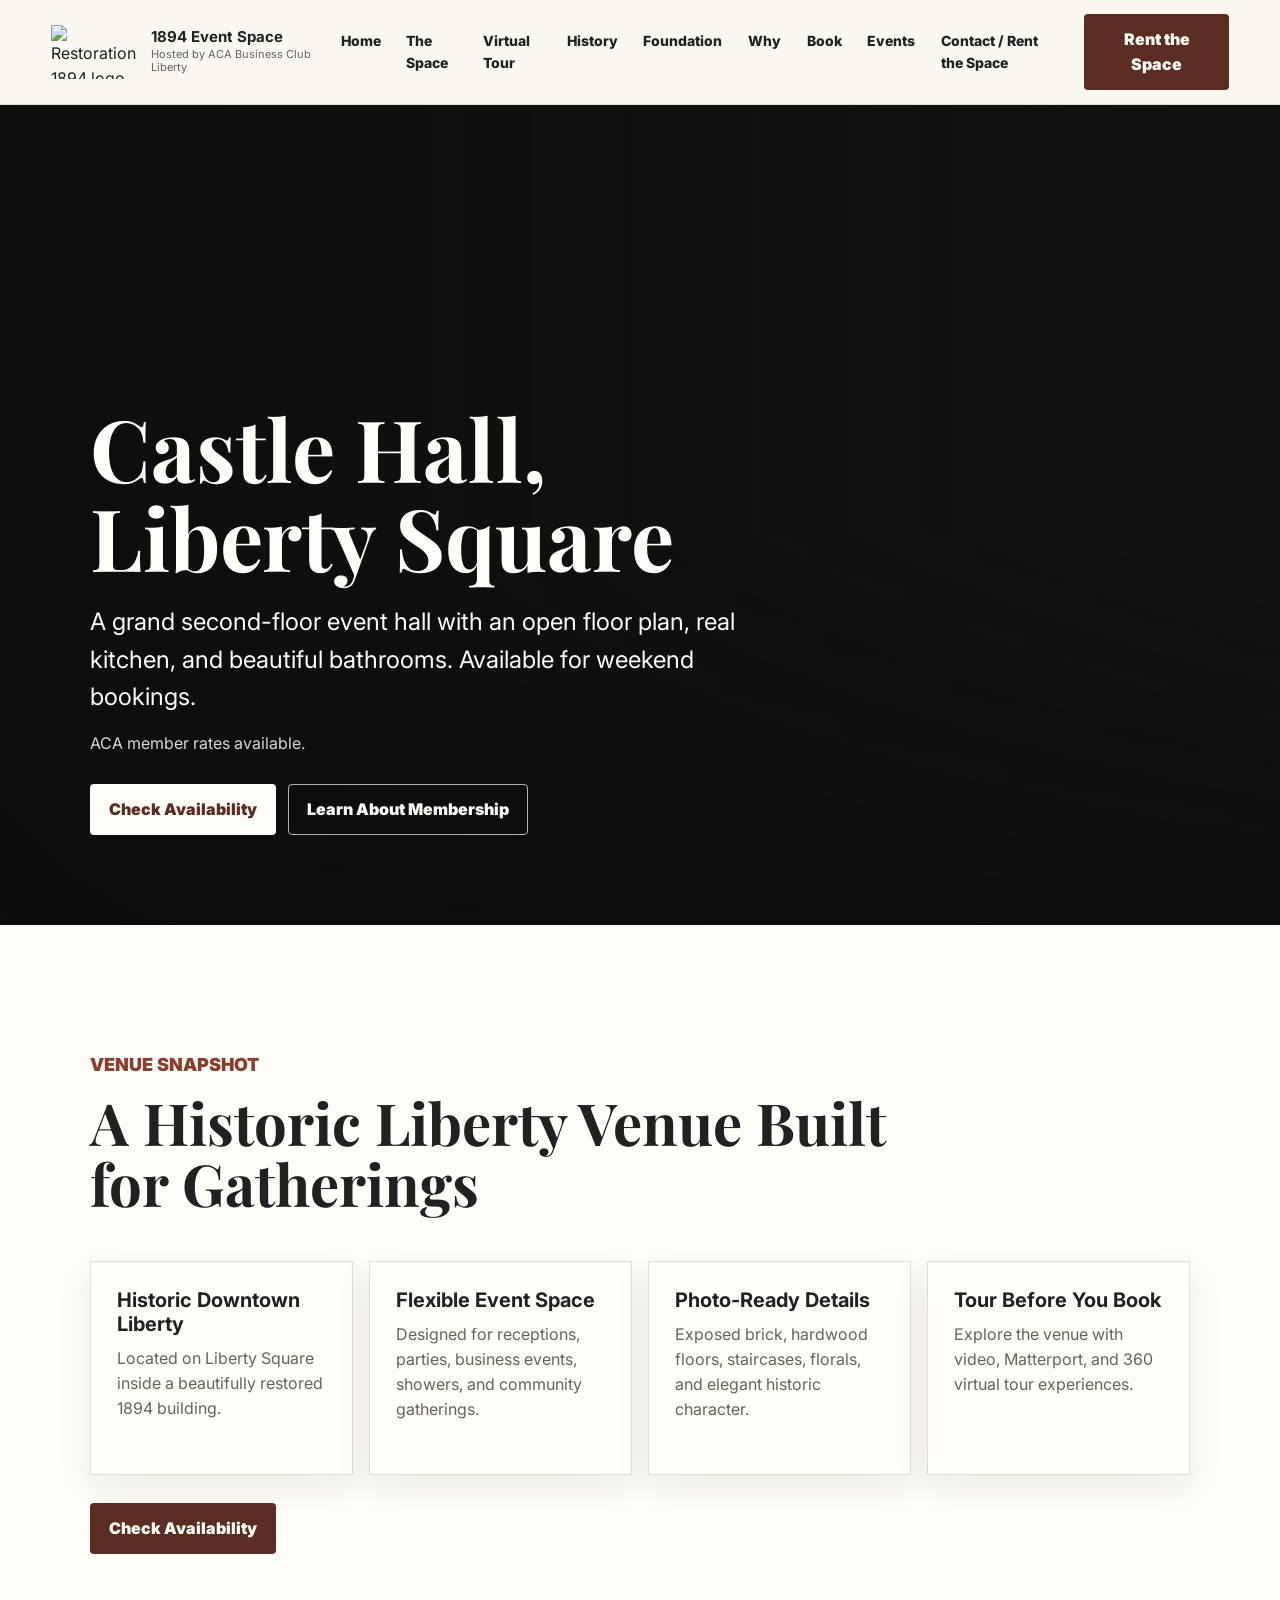
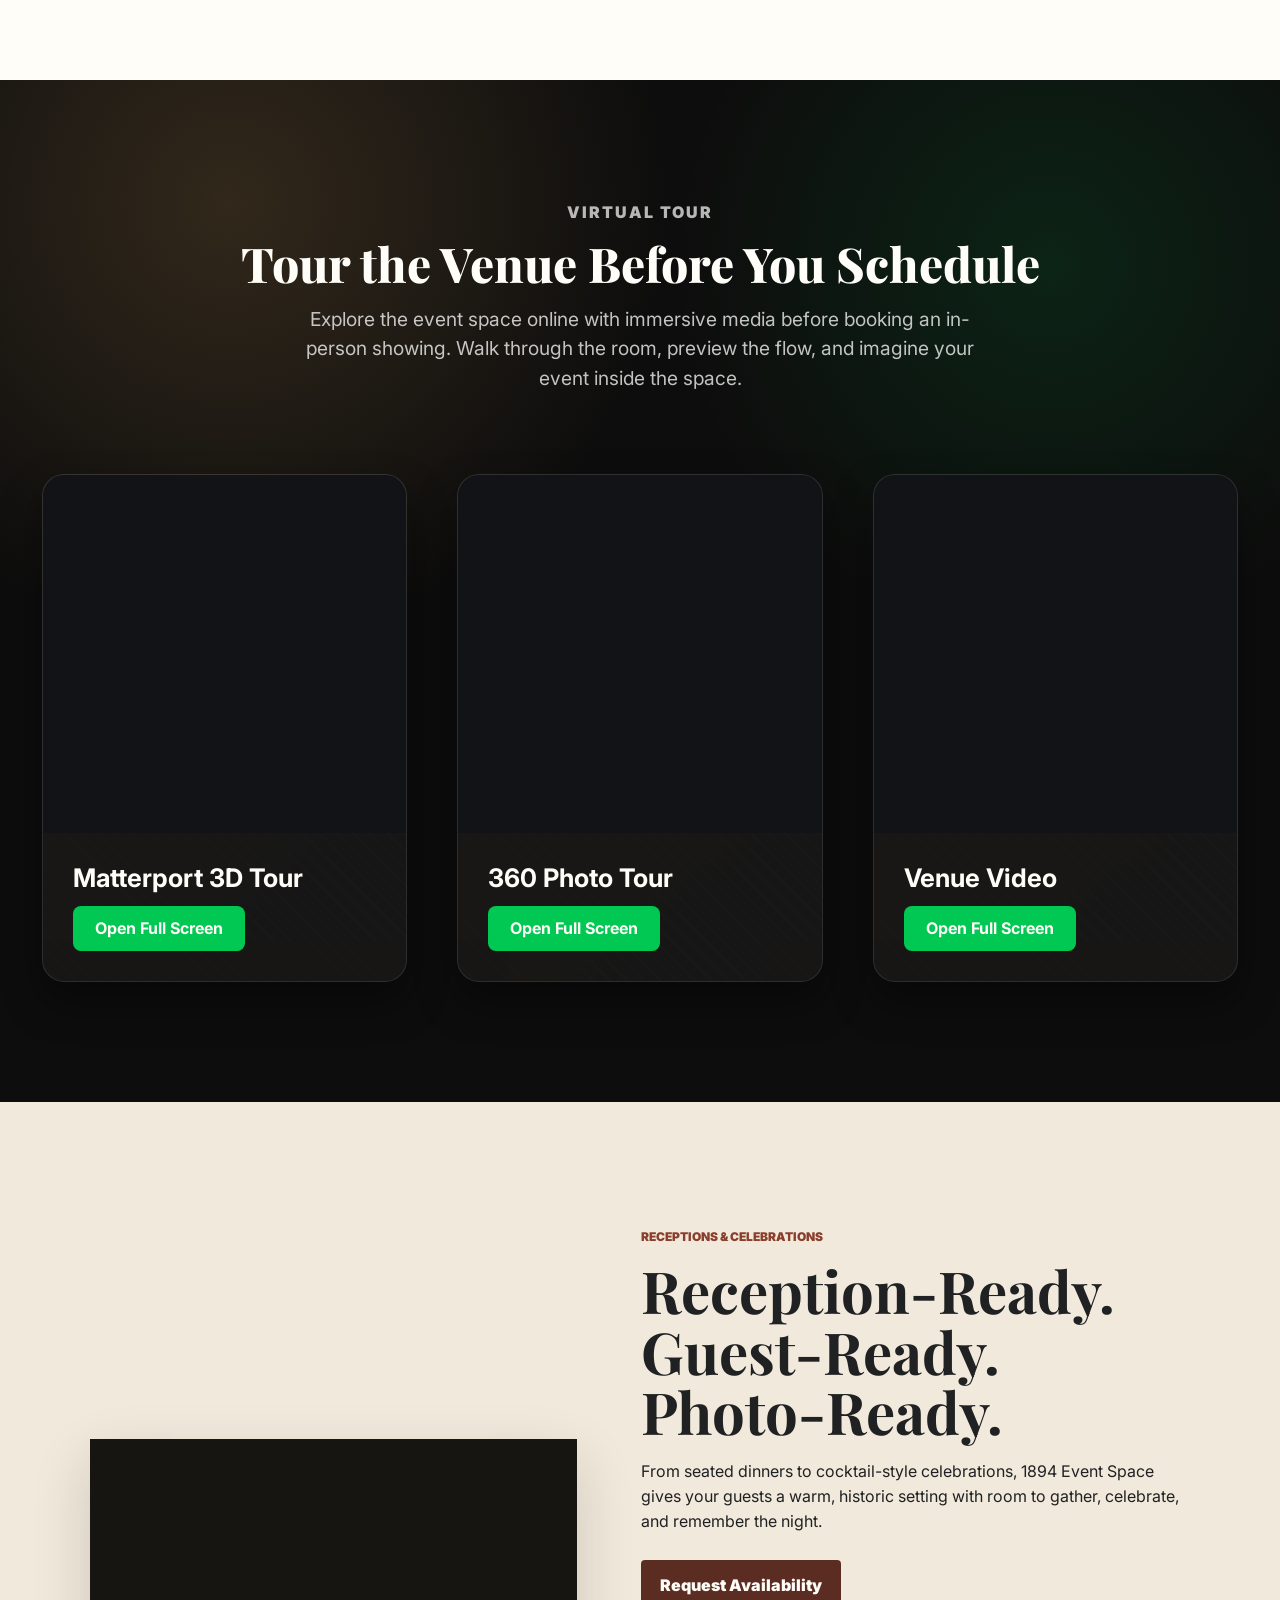
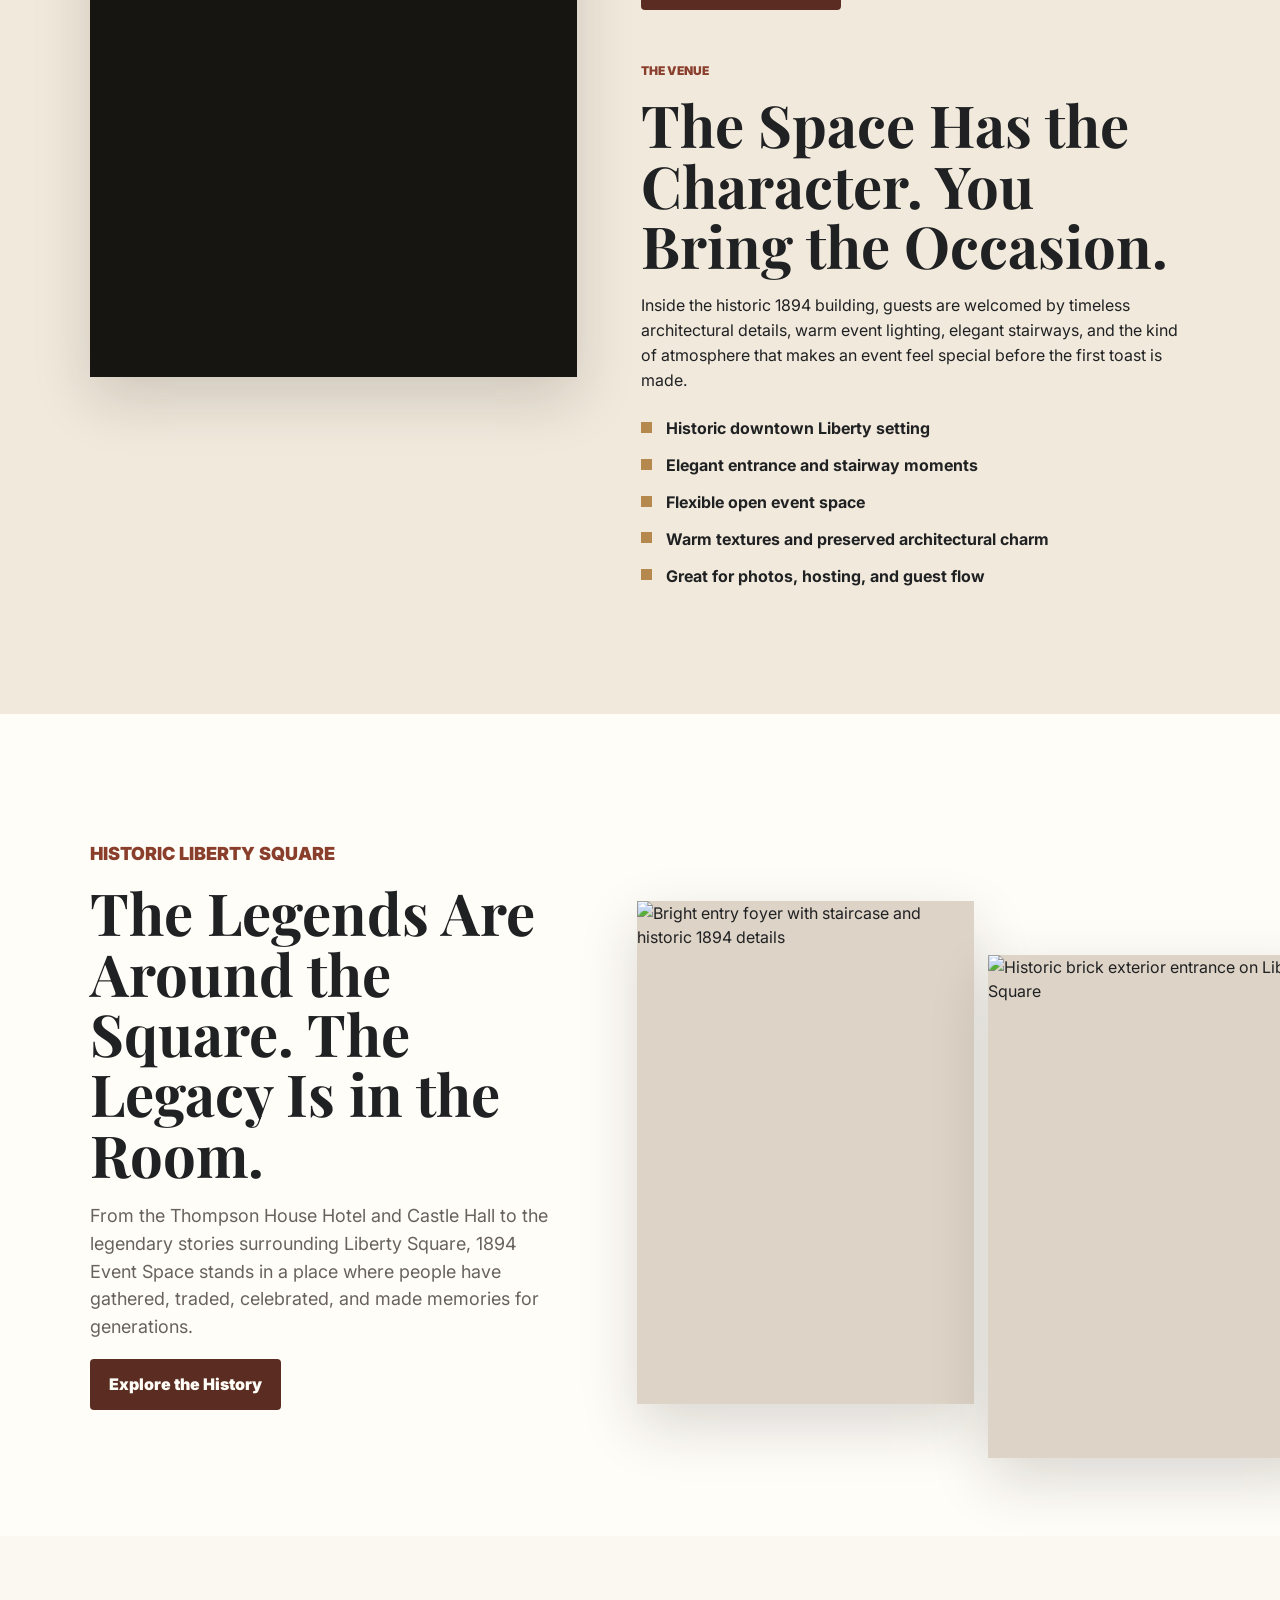
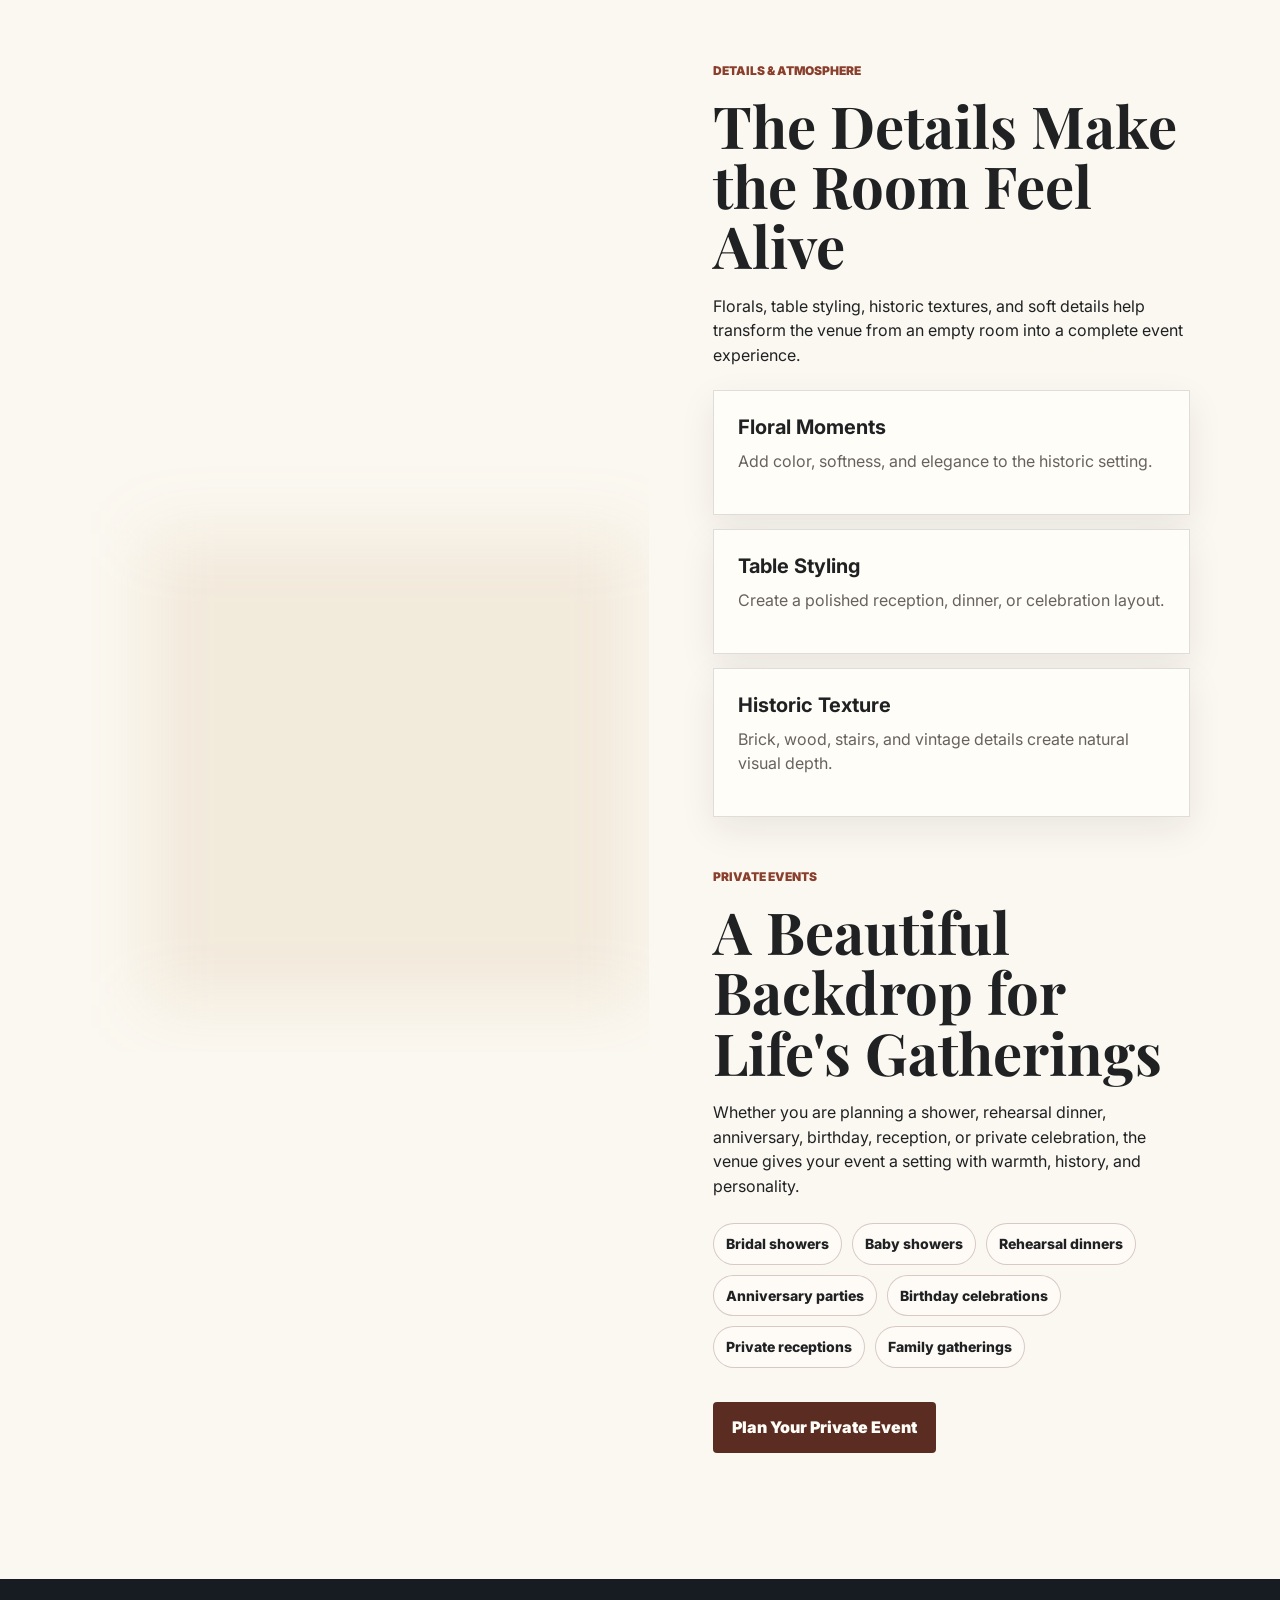
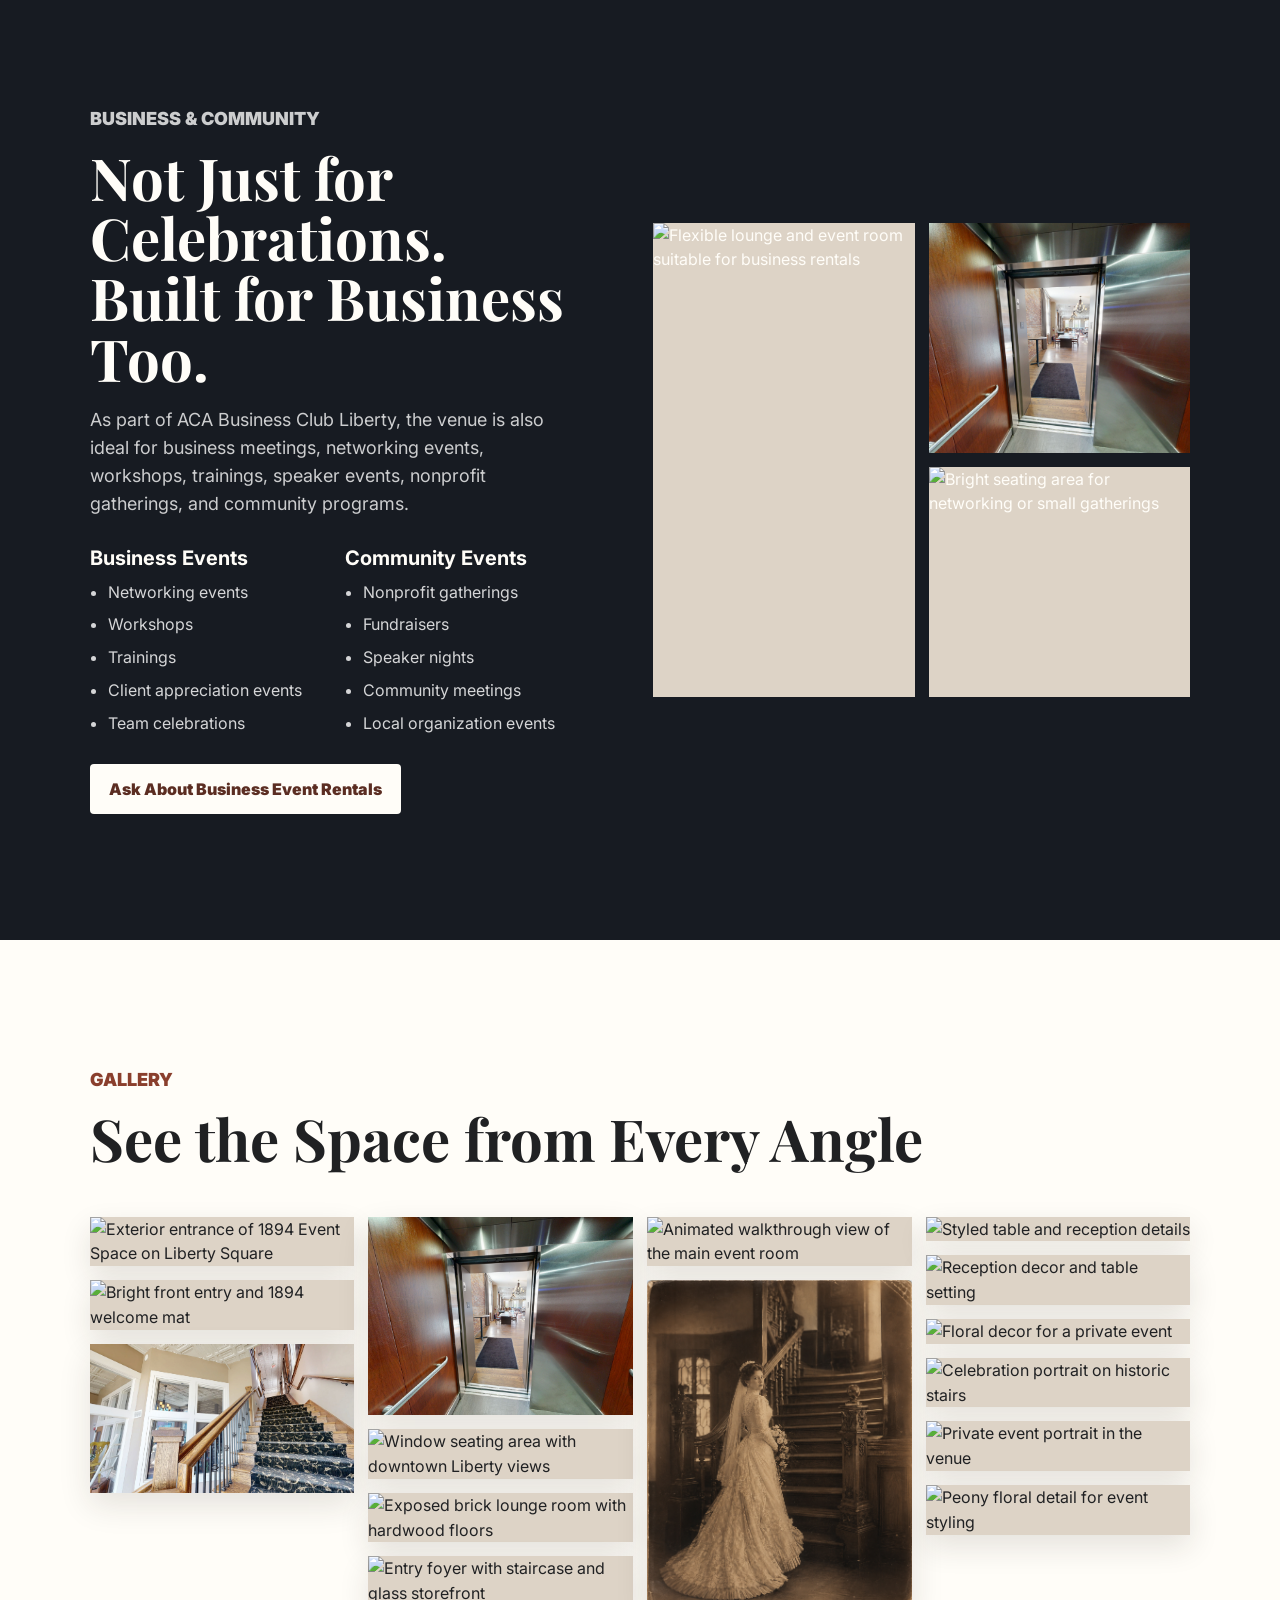
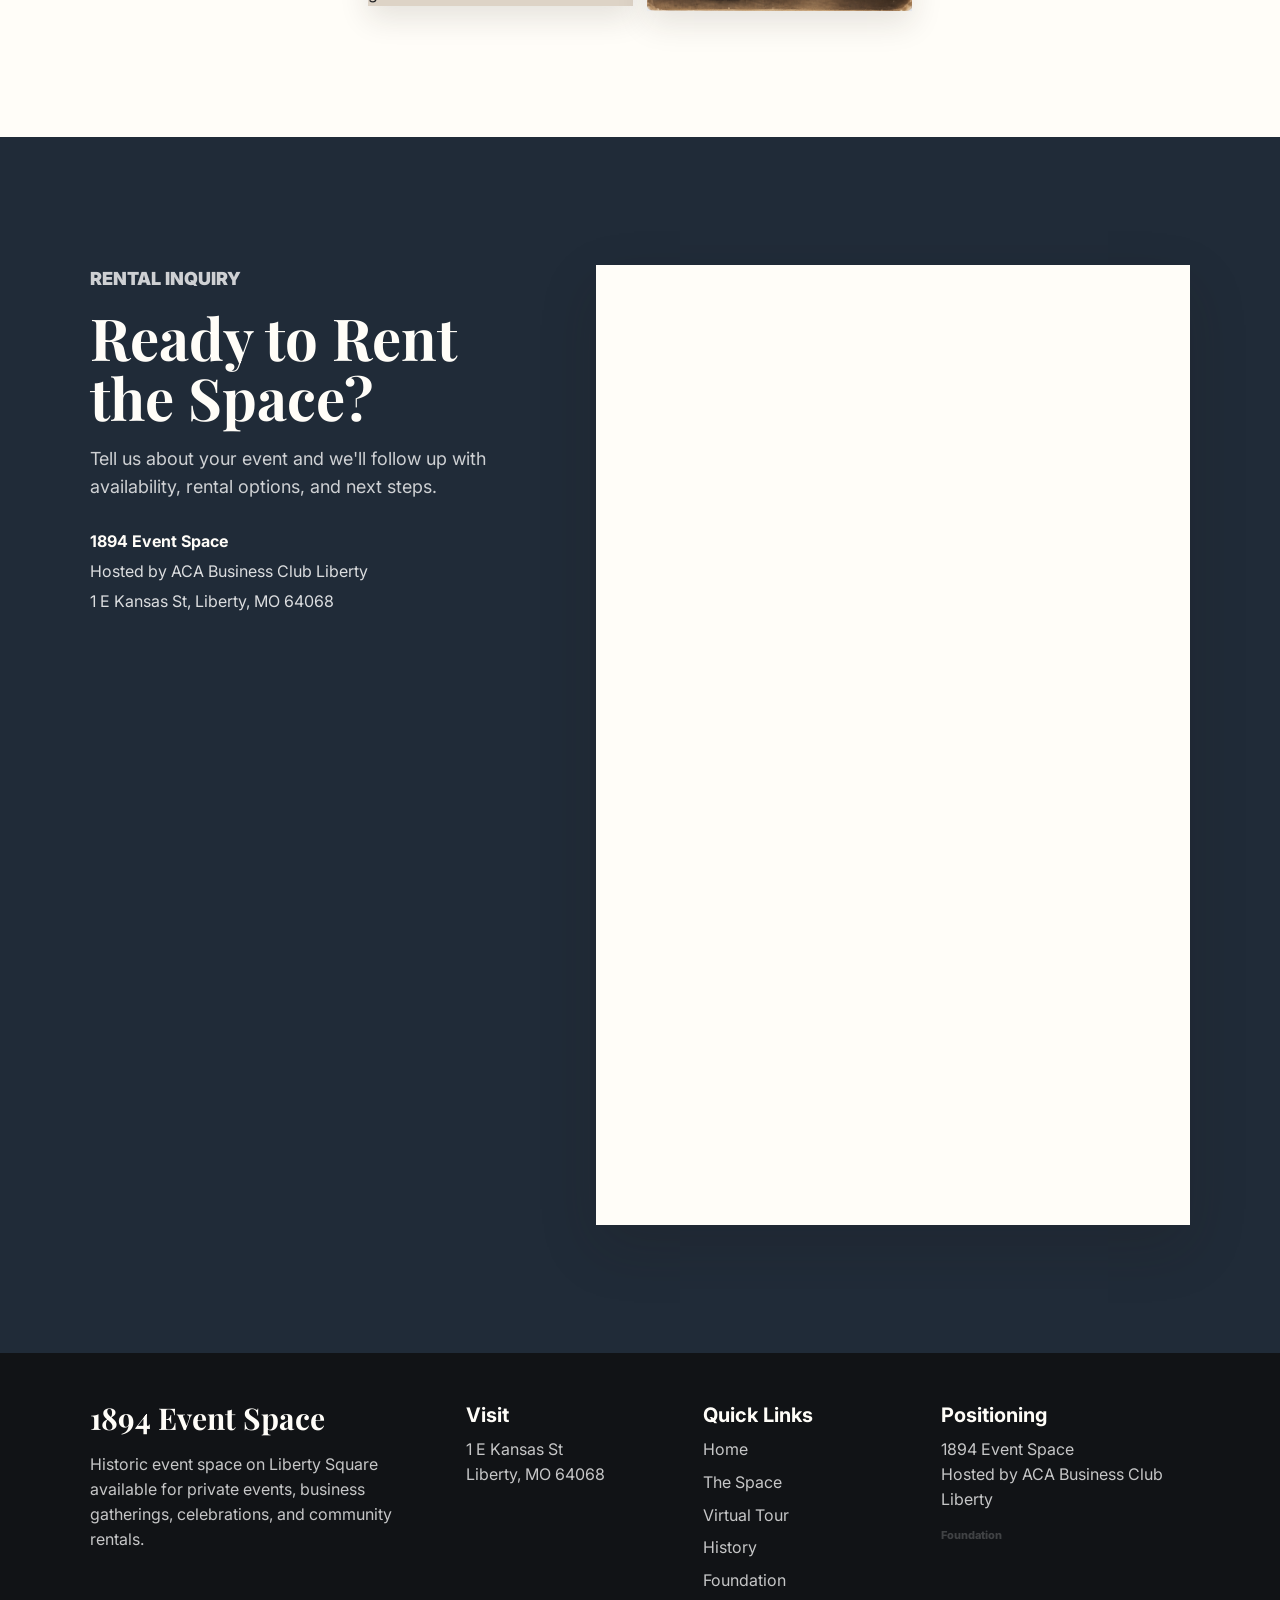
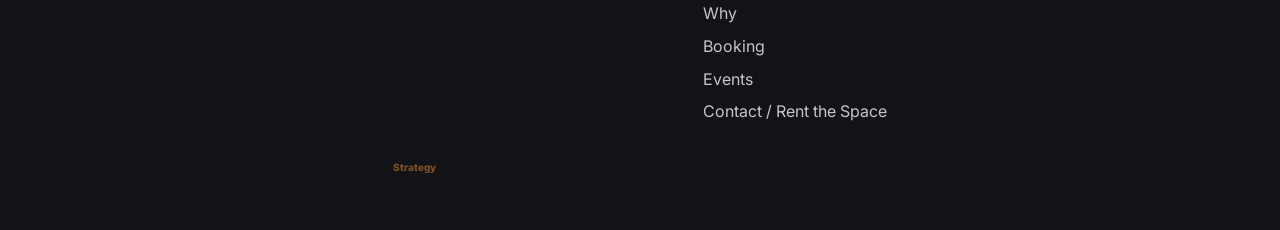
==== commit d97ba74b: "V1 content reframe: Castle Hall hero, locked tier names, kill comparison - index.html: swap hero cop" ====
--- a/index.html
+++ b/index.html
@@ -30,7 +30,7 @@
           <a href="history.html">History</a>
           <a href="foundation.html">Foundation</a>
           <a href="why.html">Why</a>
-          <a href="market-rates.html">Market Rates</a>
+          <a href="Booking.html">Book</a>
           <a href="foundation.html#aca-calendar">Events</a>
           <a href="#event-request-popup" data-open-event-request>Rent the Space</a>
           <a href="offer.html" class="menu-cta" style="display: none;">The Offer</a>
@@ -43,7 +43,7 @@
         <a href="/history">History</a>
         <a href="foundation.html">Foundation</a>
         <a href="why.html">Why</a>
-        <a href="market-rates.html">Market Rates</a>
+        <a href="Booking.html">Book</a>
         <a href="foundation.html#aca-calendar">Events</a>
         <a href="#event-request-popup" data-open-event-request>Contact / Rent the Space</a>
         <a href="offer.html" class="menu-cta" style="display: none;">The Offer</a>
@@ -62,18 +62,14 @@
           <div class="hero-scrim"></div>
         </div>
         <div class="hero-content">
-          <p class="eyebrow">Historic Downtown Liberty, Missouri</p>
-          <h1 id="hero-title">Rent a Historic Event Space on Liberty Square</h1>
+          <h1 id="hero-title">Castle Hall, Liberty Square</h1>
           <p class="hero-copy">
-            Host your next business event, private celebration, shower, reception, workshop,
-            or community gathering inside one of Liberty's most memorable historic spaces.
+            A grand second-floor event hall with an open floor plan, real kitchen, and beautiful bathrooms. Available for weekend bookings.
           </p>
-          <p class="hero-location">
-            Located at <strong>1 E Kansas St</strong>, now operated by <strong>ACA Business Club Liberty</strong>.
-          </p>
+          <p class="hero-location">ACA member rates available.</p>
           <div class="hero-actions" aria-label="Primary actions">
-            <a class="button button-light" href="#event-request-popup" data-open-event-request>Request Availability</a>
-            <a class="button button-outline-light" href="#tour">Take the 3D Tour</a>
+            <a class="button button-light" href="#event-request-popup" data-open-event-request>Check Availability</a>
+            <a class="button button-outline-light" href="foundation.html">Learn About Membership</a>
           </div>
         </div>
       </section>
@@ -391,7 +387,7 @@
         <a href="/history">History</a>
         <a href="foundation.html">Foundation</a>
         <a href="why.html">Why</a>
-        <a href="market-rates.html">Market Rates</a>
+        <a href="/Booking.html">Booking</a>
         <a href="foundation.html#aca-calendar">Events</a>
         <a href="#event-request-popup" data-open-event-request>Contact / Rent the Space</a>
       </div>
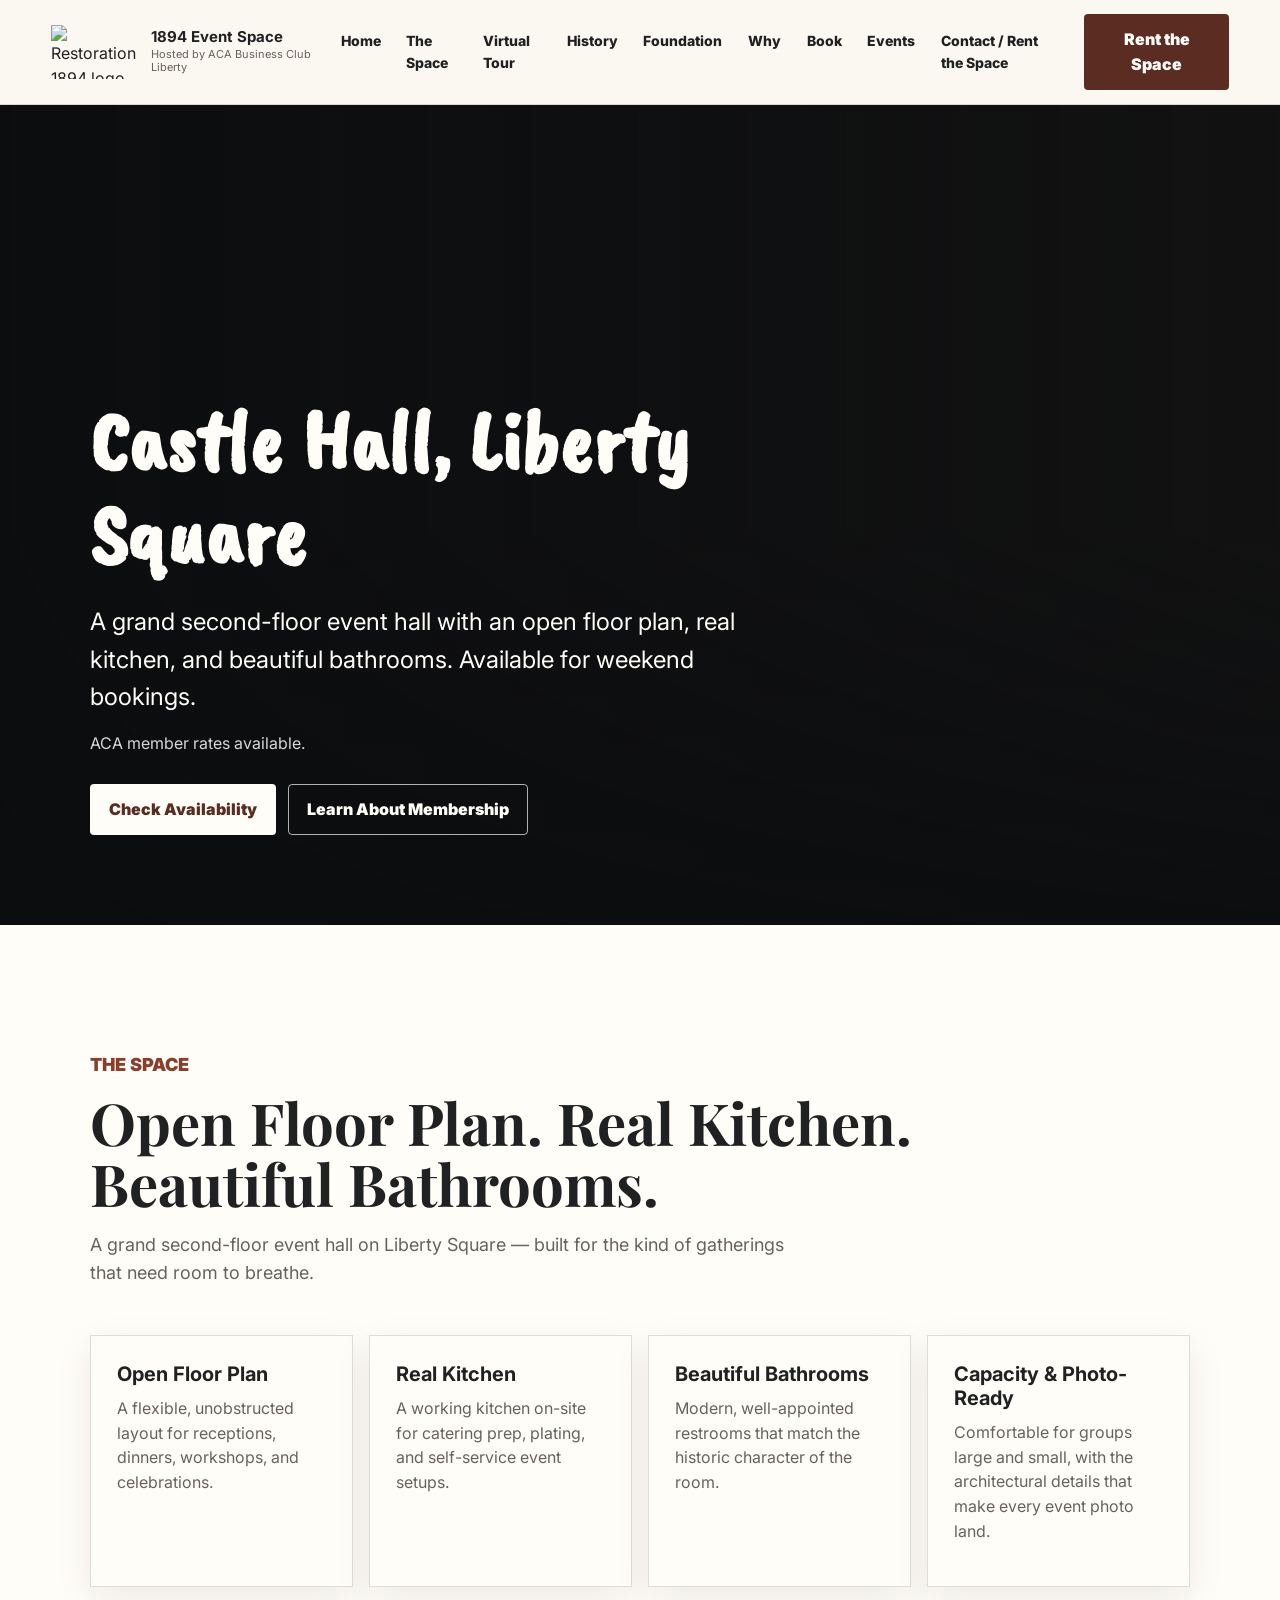
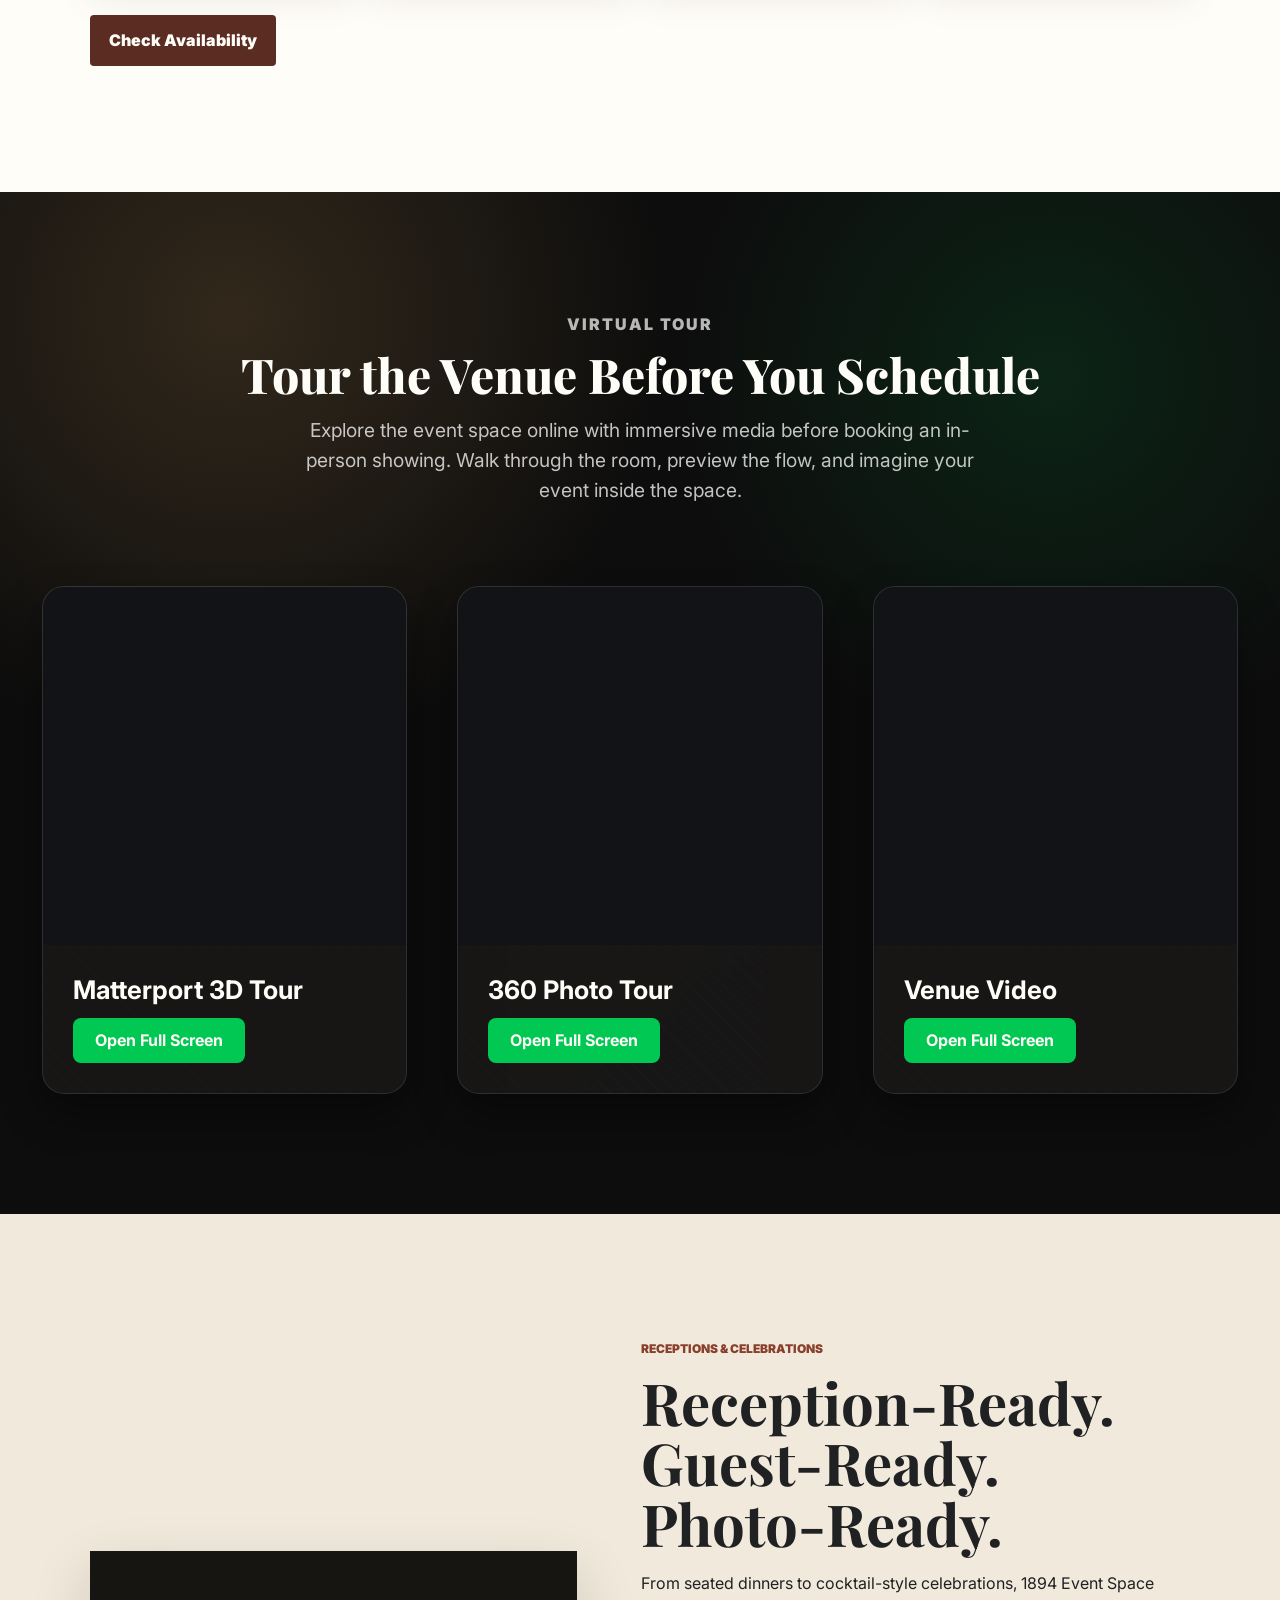
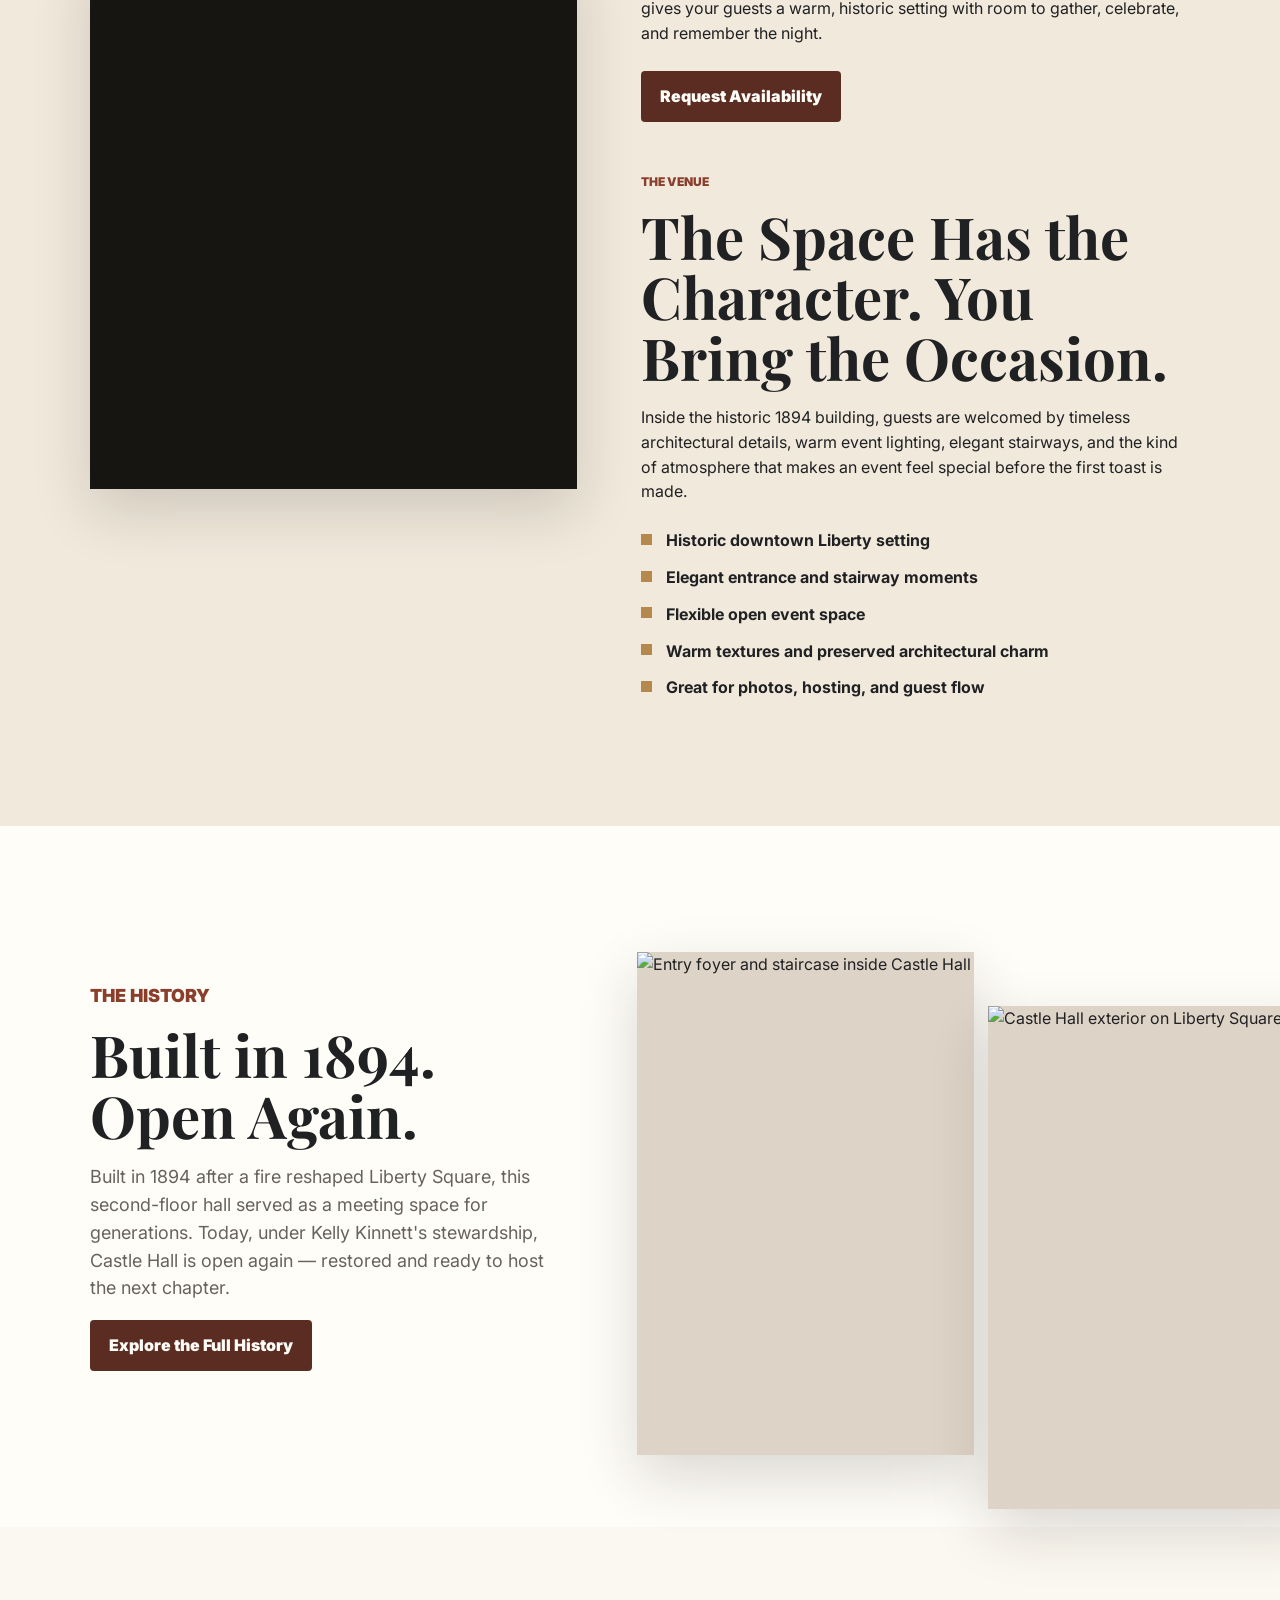
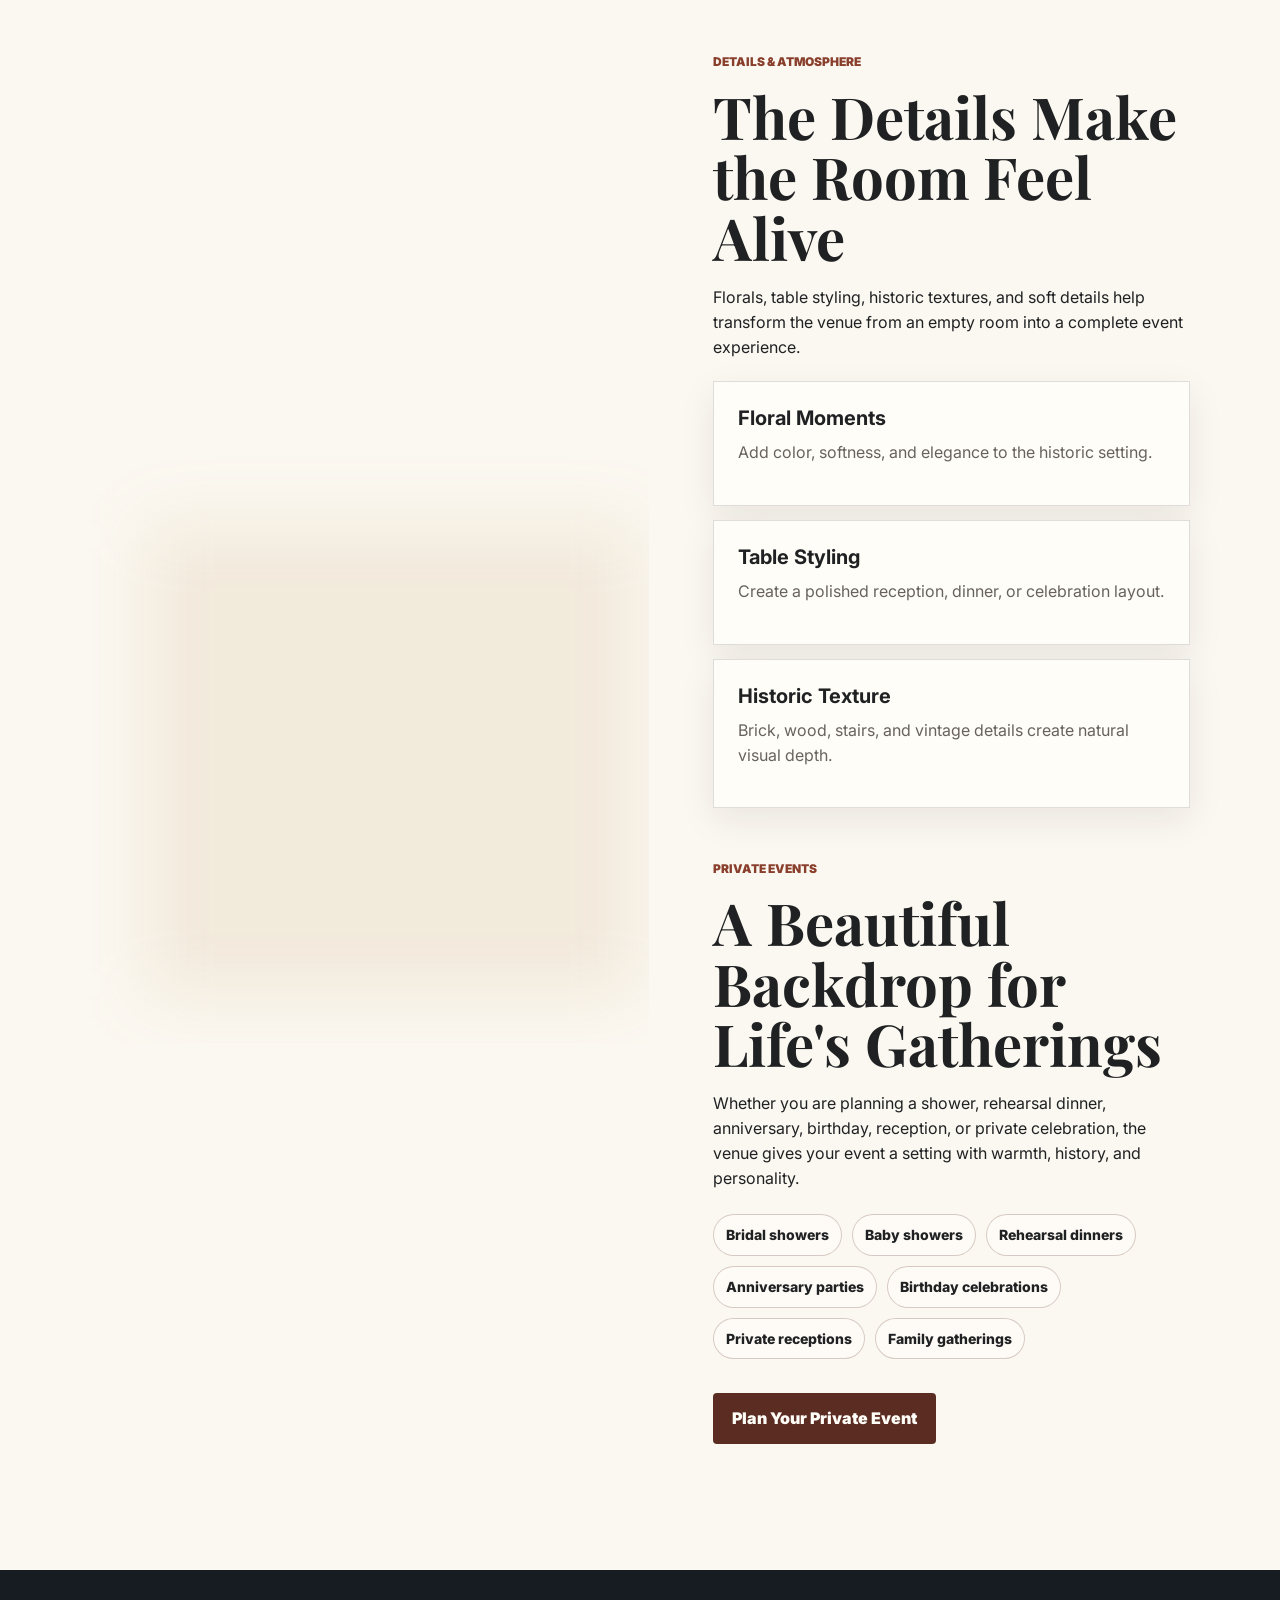
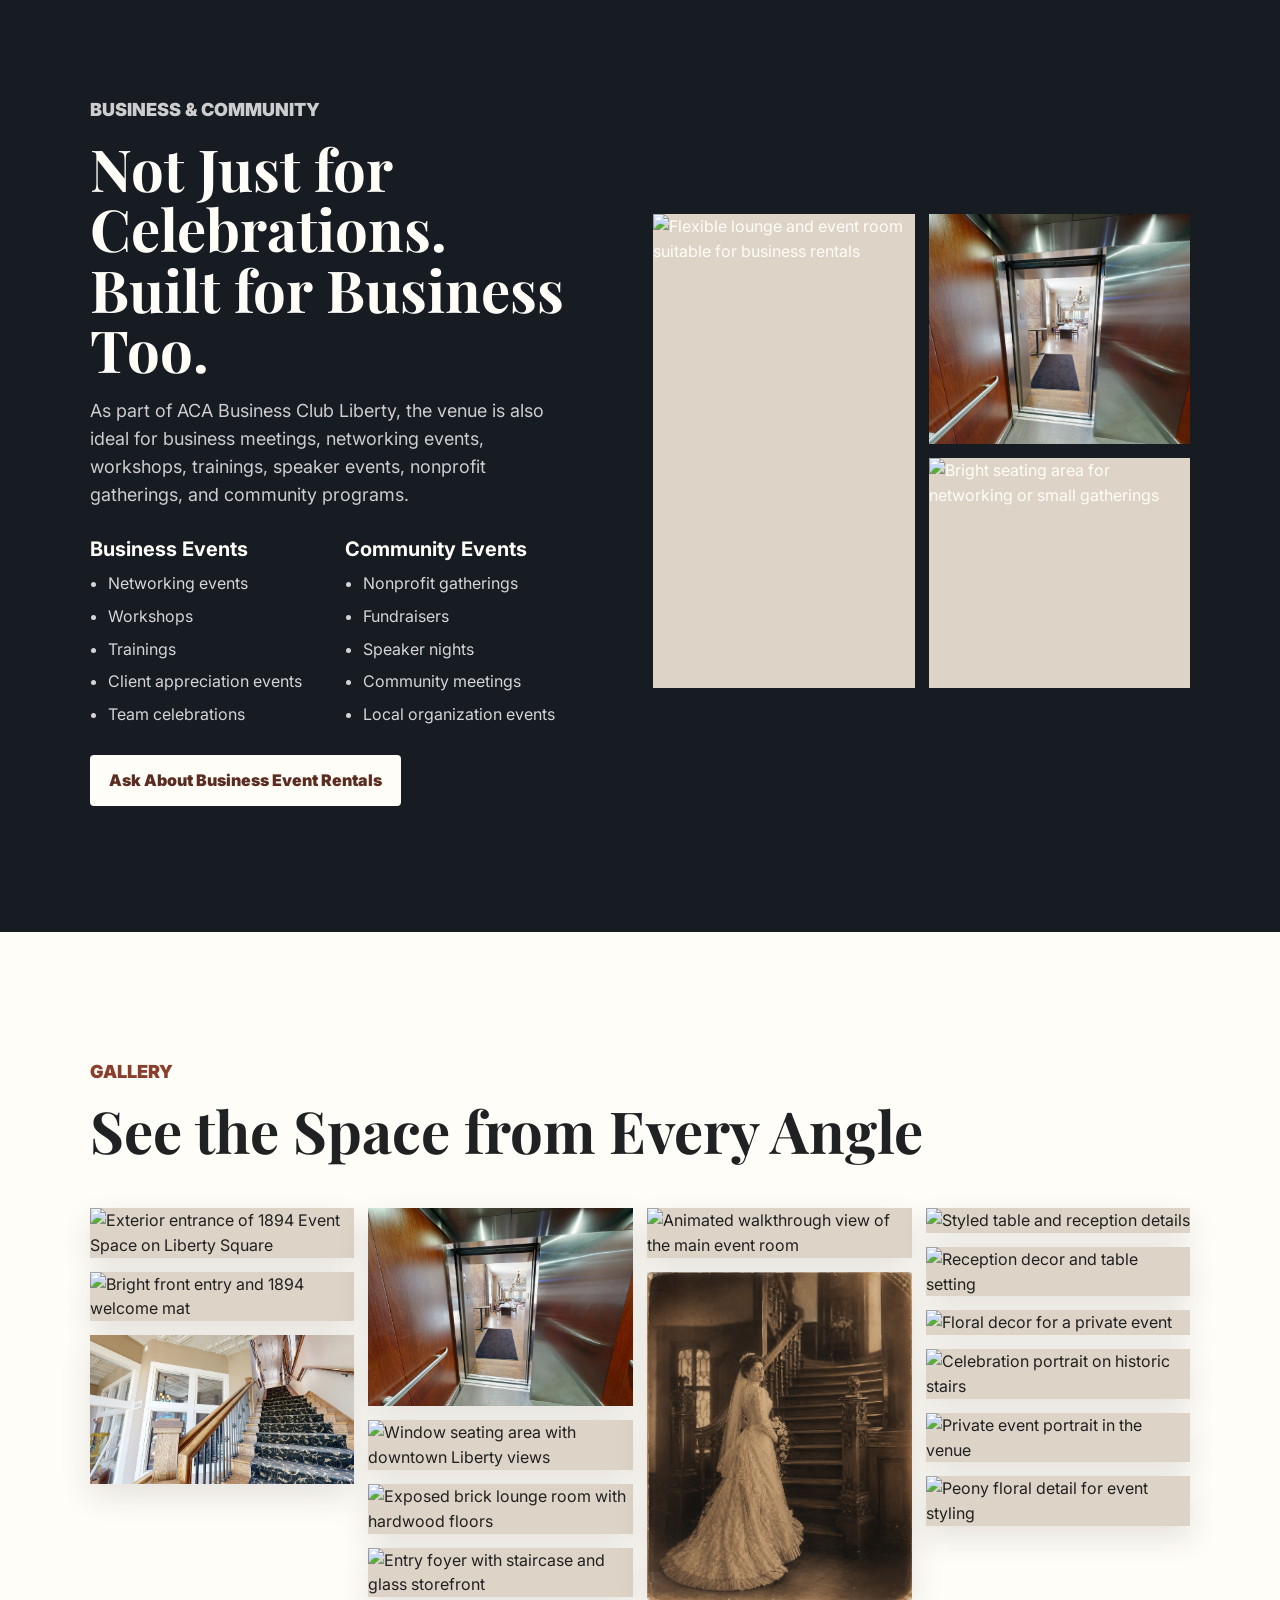
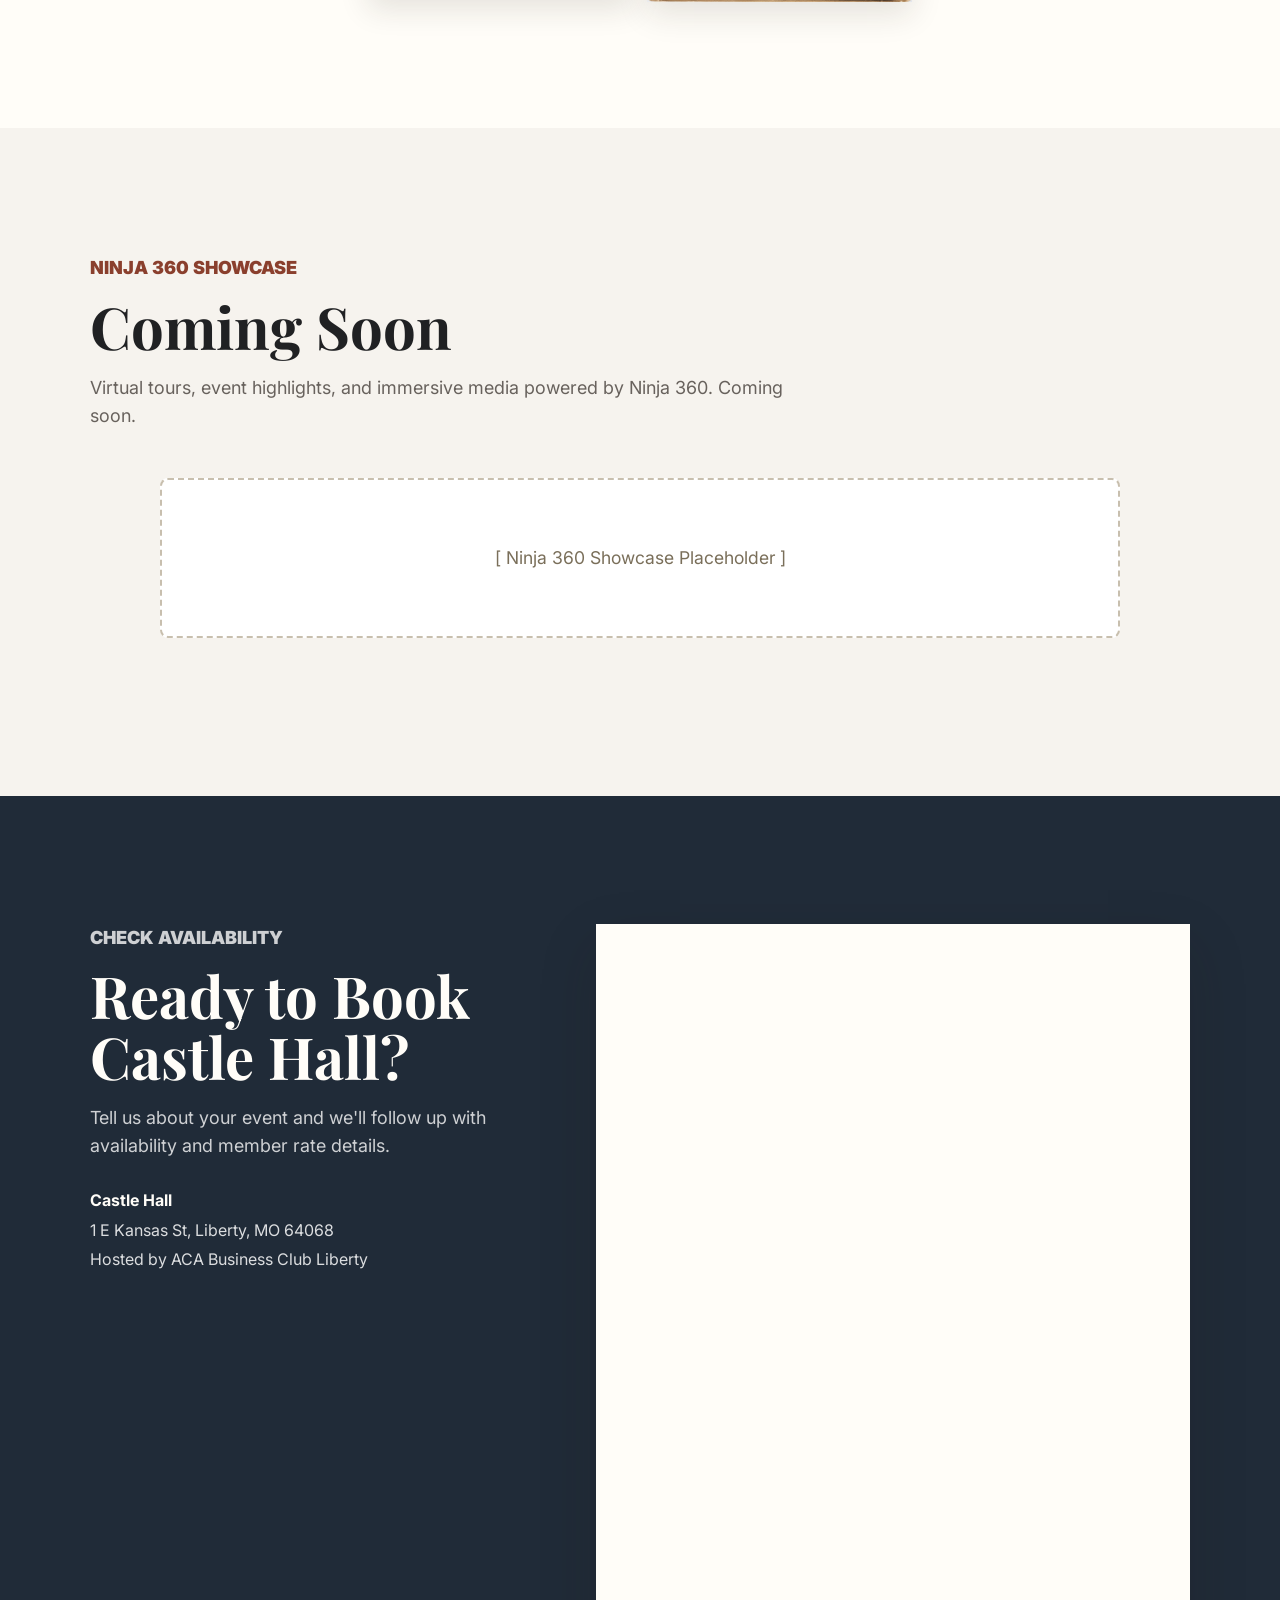
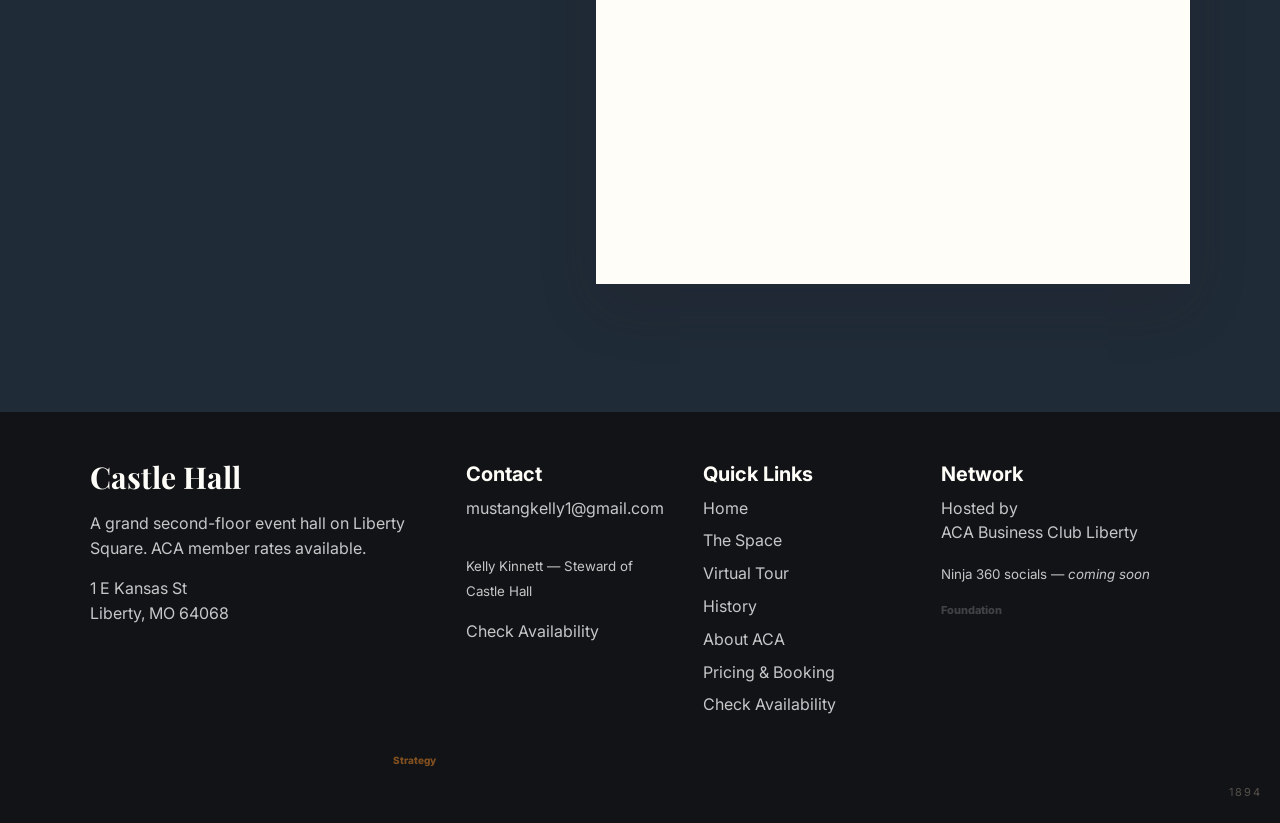
==== commit cc70a0cf: "V1 Castle Hall live: toned-down public + stealth vision page PUBLIC (index.html): - Section 2 "The S" ====
--- a/index.html
+++ b/index.html
@@ -7,7 +7,7 @@
     <meta name="description" content="Rent a historic event space on Liberty Square in Liberty, Missouri for private events, receptions, showers, corporate events, workshops, trainings, and community gatherings.">
     <link rel="preconnect" href="https://fonts.googleapis.com">
     <link rel="preconnect" href="https://fonts.gstatic.com" crossorigin>
-    <link href="https://fonts.googleapis.com/css2?family=Inter:wght@400;500;600;700;800;900&family=Playfair+Display:wght@700;800&display=swap" rel="stylesheet">
+    <link href="https://fonts.googleapis.com/css2?family=Caveat+Brush&family=Inter:wght@400;500;600;700;800;900&family=Playfair+Display:wght@700;800&display=swap" rel="stylesheet">
     <link rel="stylesheet" href="styles.css">
   </head>
   <body>
@@ -74,27 +74,28 @@
         </div>
       </section>
 
-      <section class="snapshot section-pad" id="snapshot" aria-labelledby="snapshot-title">
+      <section class="snapshot section-pad" id="the-space" aria-labelledby="space-title">
         <div class="section-heading">
-          <p class="eyebrow dark">Venue Snapshot</p>
-          <h2 id="snapshot-title">A Historic Liberty Venue Built for Gatherings</h2>
+          <p class="eyebrow dark">The Space</p>
+          <h2 id="space-title">Open Floor Plan. Real Kitchen. Beautiful Bathrooms.</h2>
+          <p>A grand second-floor event hall on Liberty Square — built for the kind of gatherings that need room to breathe.</p>
         </div>
         <div class="snapshot-grid">
           <article>
-            <h3>Historic Downtown Liberty</h3>
-            <p>Located on Liberty Square inside a beautifully restored 1894 building.</p>
+            <h3>Open Floor Plan</h3>
+            <p>A flexible, unobstructed layout for receptions, dinners, workshops, and celebrations.</p>
           </article>
           <article>
-            <h3>Flexible Event Space</h3>
-            <p>Designed for receptions, parties, business events, showers, and community gatherings.</p>
+            <h3>Real Kitchen</h3>
+            <p>A working kitchen on-site for catering prep, plating, and self-service event setups.</p>
           </article>
           <article>
-            <h3>Photo-Ready Details</h3>
-            <p>Exposed brick, hardwood floors, staircases, florals, and elegant historic character.</p>
+            <h3>Beautiful Bathrooms</h3>
+            <p>Modern, well-appointed restrooms that match the historic character of the room.</p>
           </article>
           <article>
-            <h3>Tour Before You Book</h3>
-            <p>Explore the venue with video, Matterport, and 360 virtual tour experiences.</p>
+            <h3>Capacity &amp; Photo-Ready</h3>
+            <p>Comfortable for groups large and small, with the architectural details that make every event photo land.</p>
           </article>
         </div>
         <div class="center-cta">
@@ -197,20 +198,20 @@
         </div>
       </section>
 
-      <section class="history-teaser section-pad">
+      <section class="history-teaser section-pad" id="the-history">
         <div class="history-teaser-copy">
-          <p class="eyebrow dark">Historic Liberty Square</p>
-          <h2>The Legends Are Around the Square. The Legacy Is in the Room.</h2>
+          <p class="eyebrow dark">The History</p>
+          <h2>Built in 1894. Open Again.</h2>
           <p>
-            From the Thompson House Hotel and Castle Hall to the legendary stories surrounding
-            Liberty Square, 1894 Event Space stands in a place where people have gathered,
-            traded, celebrated, and made memories for generations.
+            Built in 1894 after a fire reshaped Liberty Square, this second-floor hall served
+            as a meeting space for generations. Today, under Kelly Kinnett's stewardship,
+            Castle Hall is open again &mdash; restored and ready to host the next chapter.
           </p>
-          <a class="button button-dark" href="/history">Explore the History</a>
+          <a class="button button-dark" href="/history">Explore the Full History</a>
         </div>
         <div class="history-teaser-images">
-          <img loading="lazy" src="assets/home/entry-stair-foyer.jpg" alt="Bright entry foyer with staircase and historic 1894 details">
-          <img loading="lazy" src="assets/home/exterior-entrance.jpg" alt="Historic brick exterior entrance on Liberty Square">
+          <img loading="lazy" src="assets/home/entry-stair-foyer.jpg" alt="Entry foyer and staircase inside Castle Hall">
+          <img loading="lazy" src="assets/home/exterior-entrance.jpg" alt="Castle Hall exterior on Liberty Square">
         </div>
       </section>
 
@@ -332,21 +333,32 @@
         </div>
       </section>
 
+      <section class="section-pad" id="ninja-360-showcase" aria-labelledby="ninja-360-title" style="background:#f6f3ee;">
+        <div class="section-heading">
+          <p class="eyebrow dark">Ninja 360 Showcase</p>
+          <h2 id="ninja-360-title">Coming Soon</h2>
+          <p>Virtual tours, event highlights, and immersive media powered by Ninja 360. Coming soon.</p>
+        </div>
+        <div style="max-width:960px;margin:2rem auto;padding:4rem 2rem;border:2px dashed #c8bfae;text-align:center;background:#fff;border-radius:8px;">
+          <p style="font-size:1.1rem;color:#7a6f5a;margin:0;">[ Ninja 360 Showcase Placeholder ]</p>
+        </div>
+      </section>
+
       <section class="inquiry-section" id="inquiry">
         <div class="inquiry-copy">
-          <p class="eyebrow">Rental Inquiry</p>
-          <h2>Ready to Rent the Space?</h2>
-          <p>Tell us about your event and we'll follow up with availability, rental options, and next steps.</p>
+          <p class="eyebrow">Check Availability</p>
+          <h2>Ready to Book Castle Hall?</h2>
+          <p>Tell us about your event and we'll follow up with availability and member rate details.</p>
           <div class="contact-block">
-            <strong>1894 Event Space</strong>
+            <strong>Castle Hall</strong>
+            <span>1 E Kansas St, Liberty, MO 64068</span>
             <span>Hosted by ACA Business Club Liberty</span>
-            <span>1 E Kansas St, Liberty, MO 64068</span>
-          </div>
-        </div>
-        <div class="inquiry-form ninja-form-panel" aria-label="Venue rental inquiry form">
+          </div>
+        </div>
+        <div class="inquiry-form ninja-form-panel" aria-label="Castle Hall event request form">
           <iframe
             src="https://links.ninja360.net/widget/form/Wzm3oKyw3HILRRzgmg9f"
-            title="Banquet Hall Event Request"
+            title="Castle Hall Event Request"
             loading="lazy"
           ></iframe>
         </div>
@@ -372,31 +384,36 @@
 
     <footer class="site-footer">
       <div>
-        <h2>1894 Event Space</h2>
-        <p>Historic event space on Liberty Square available for private events, business gatherings, celebrations, and community rentals.</p>
+        <h2>Castle Hall</h2>
+        <p>A grand second-floor event hall on Liberty Square. ACA member rates available.</p>
+        <p>1 E Kansas St<br>Liberty, MO 64068</p>
       </div>
       <div>
-        <h3>Visit</h3>
-        <p>1 E Kansas St<br>Liberty, MO 64068</p>
+        <h3>Contact</h3>
+        <p>
+          <a href="mailto:mustangkelly1@gmail.com">mustangkelly1@gmail.com</a><br>
+          <small>Kelly Kinnett &mdash; Steward of Castle Hall</small>
+        </p>
+        <a href="#event-request-popup" data-open-event-request>Check Availability</a>
       </div>
       <div>
         <h3>Quick Links</h3>
         <a href="/">Home</a>
-        <a href="/#snapshot">The Space</a>
+        <a href="/#the-space">The Space</a>
         <a href="/#tour">Virtual Tour</a>
-        <a href="/history">History</a>
-        <a href="foundation.html">Foundation</a>
-        <a href="why.html">Why</a>
-        <a href="/Booking.html">Booking</a>
-        <a href="foundation.html#aca-calendar">Events</a>
-        <a href="#event-request-popup" data-open-event-request>Contact / Rent the Space</a>
+        <a href="/#the-history">History</a>
+        <a href="foundation.html">About ACA</a>
+        <a href="/Booking.html">Pricing &amp; Booking</a>
+        <a href="#event-request-popup" data-open-event-request>Check Availability</a>
       </div>
       <div>
-        <h3>Positioning</h3>
-        <p>1894 Event Space<br>Hosted by ACA Business Club Liberty</p>
+        <h3>Network</h3>
+        <p>Hosted by <a href="https://acanorthland.com" rel="noopener">ACA Business Club Liberty</a></p>
+        <p><small>Ninja 360 socials &mdash; <em>coming soon</em></small></p>
         <a class="foundation-secret-link" href="foundation.html" aria-label="ACA Liberty Digital Foundation">Foundation</a>
       </div>
       <a class="prep-secret-link" href="prep-notes.html" target="_blank" rel="noopener">Strategy</a>
+      <a class="stealth-vision-link" href="castle-hall-vision.html" aria-label="Vision">1894</a>
     </footer>
     <script src="youtube-autoplay.js"></script>
     <script src="event-request.js"></script>
--- a/styles.css
+++ b/styles.css
@@ -2819,3 +2819,32 @@
 .form-submit-btn:hover {
   background: #00a844;
 }
+
+/* === V1 Castle Hall additions === */
+
+/* Caveat Brush display font on hero h1 (Brown Sugar substitute, path C) */
+.hero h1, #hero-title {
+  font-family: 'Caveat Brush', 'Playfair Display', Georgia, serif;
+  letter-spacing: 0.01em;
+  line-height: 1.08;
+}
+
+/* Stealth vision link — bottom-right of footer on every public page */
+.site-footer { position: relative; }
+.stealth-vision-link {
+  position: absolute;
+  right: 18px;
+  bottom: 14px;
+  font-family: Inter, sans-serif;
+  font-size: 11px;
+  color: rgba(170, 158, 138, 0.45);
+  text-decoration: none;
+  letter-spacing: 0.18em;
+  transition: color 0.5s ease;
+}
+.stealth-vision-link:hover { color: #c48c37; }
+
+@media (max-width: 560px) {
+  .stealth-vision-link { right: 12px; bottom: 10px; font-size: 10px; }
+  .hero h1, #hero-title { font-size: clamp(2.2rem, 9vw, 3rem); }
+}
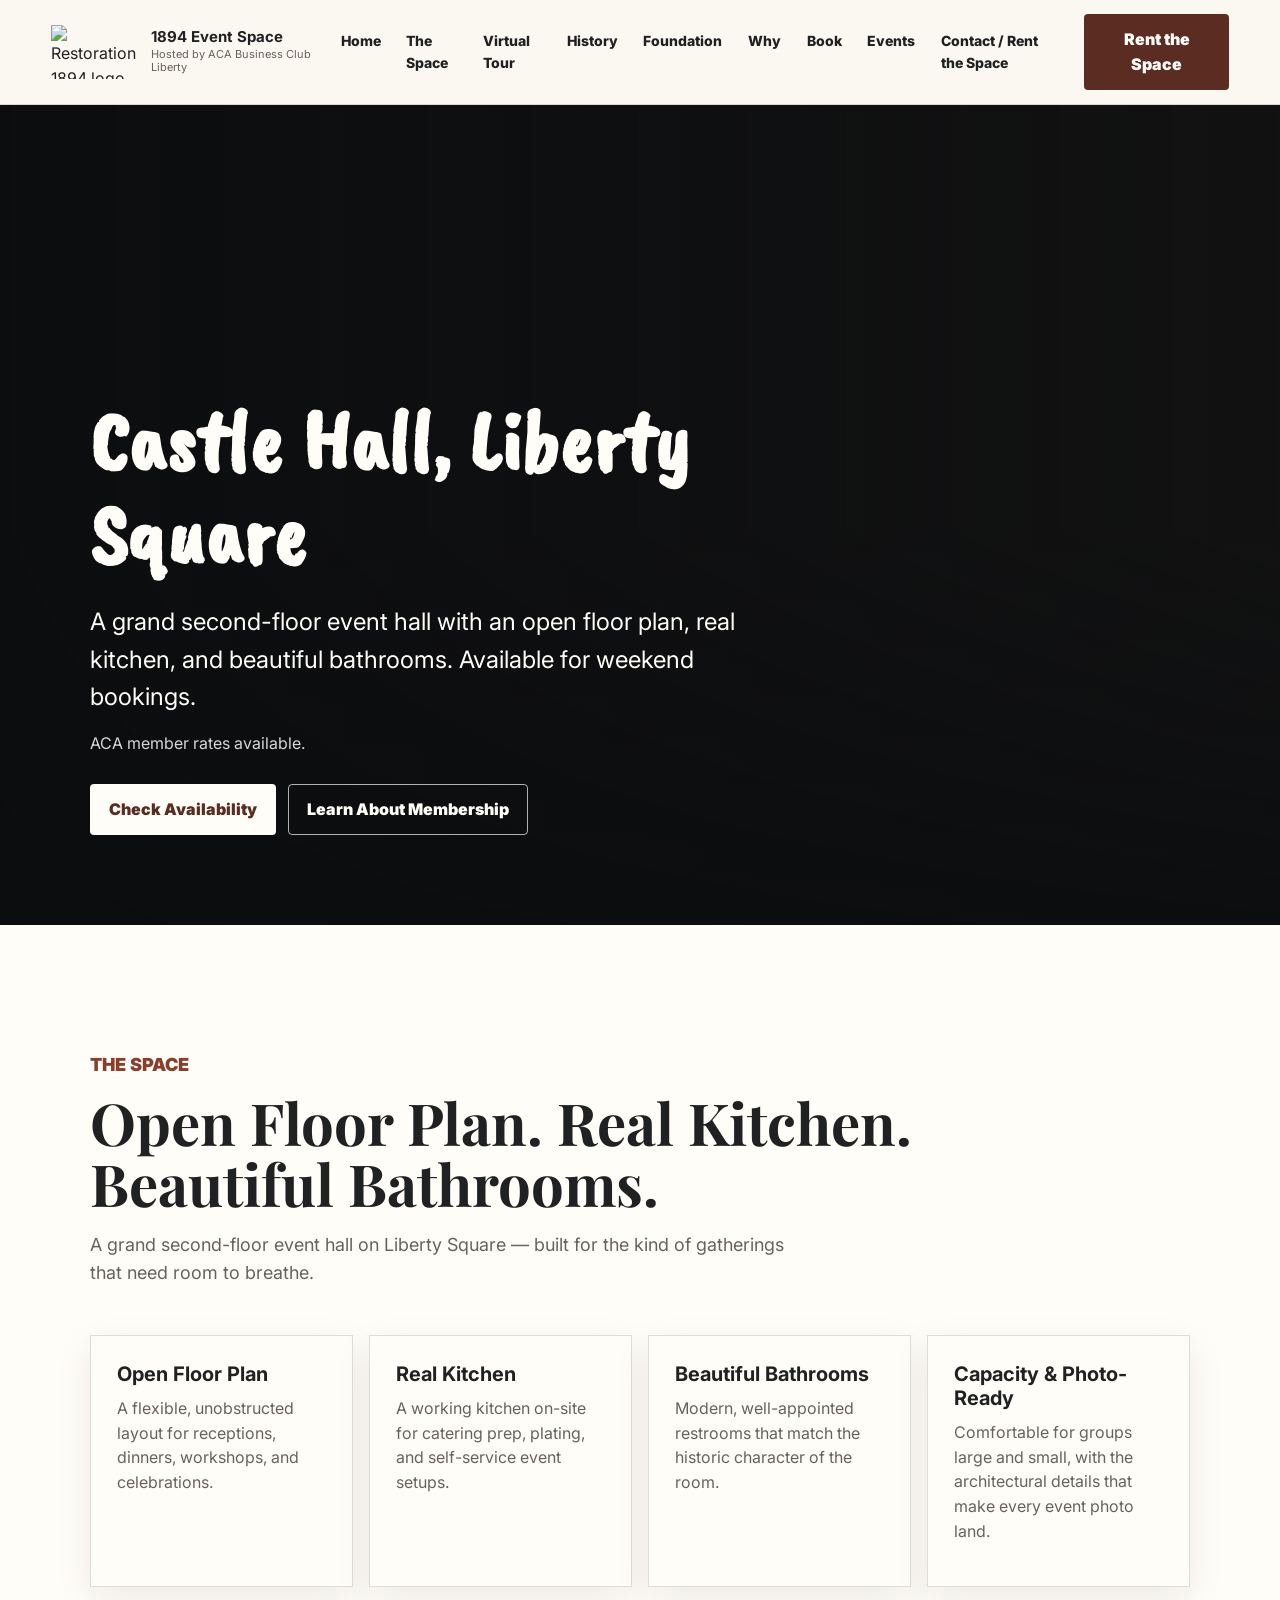
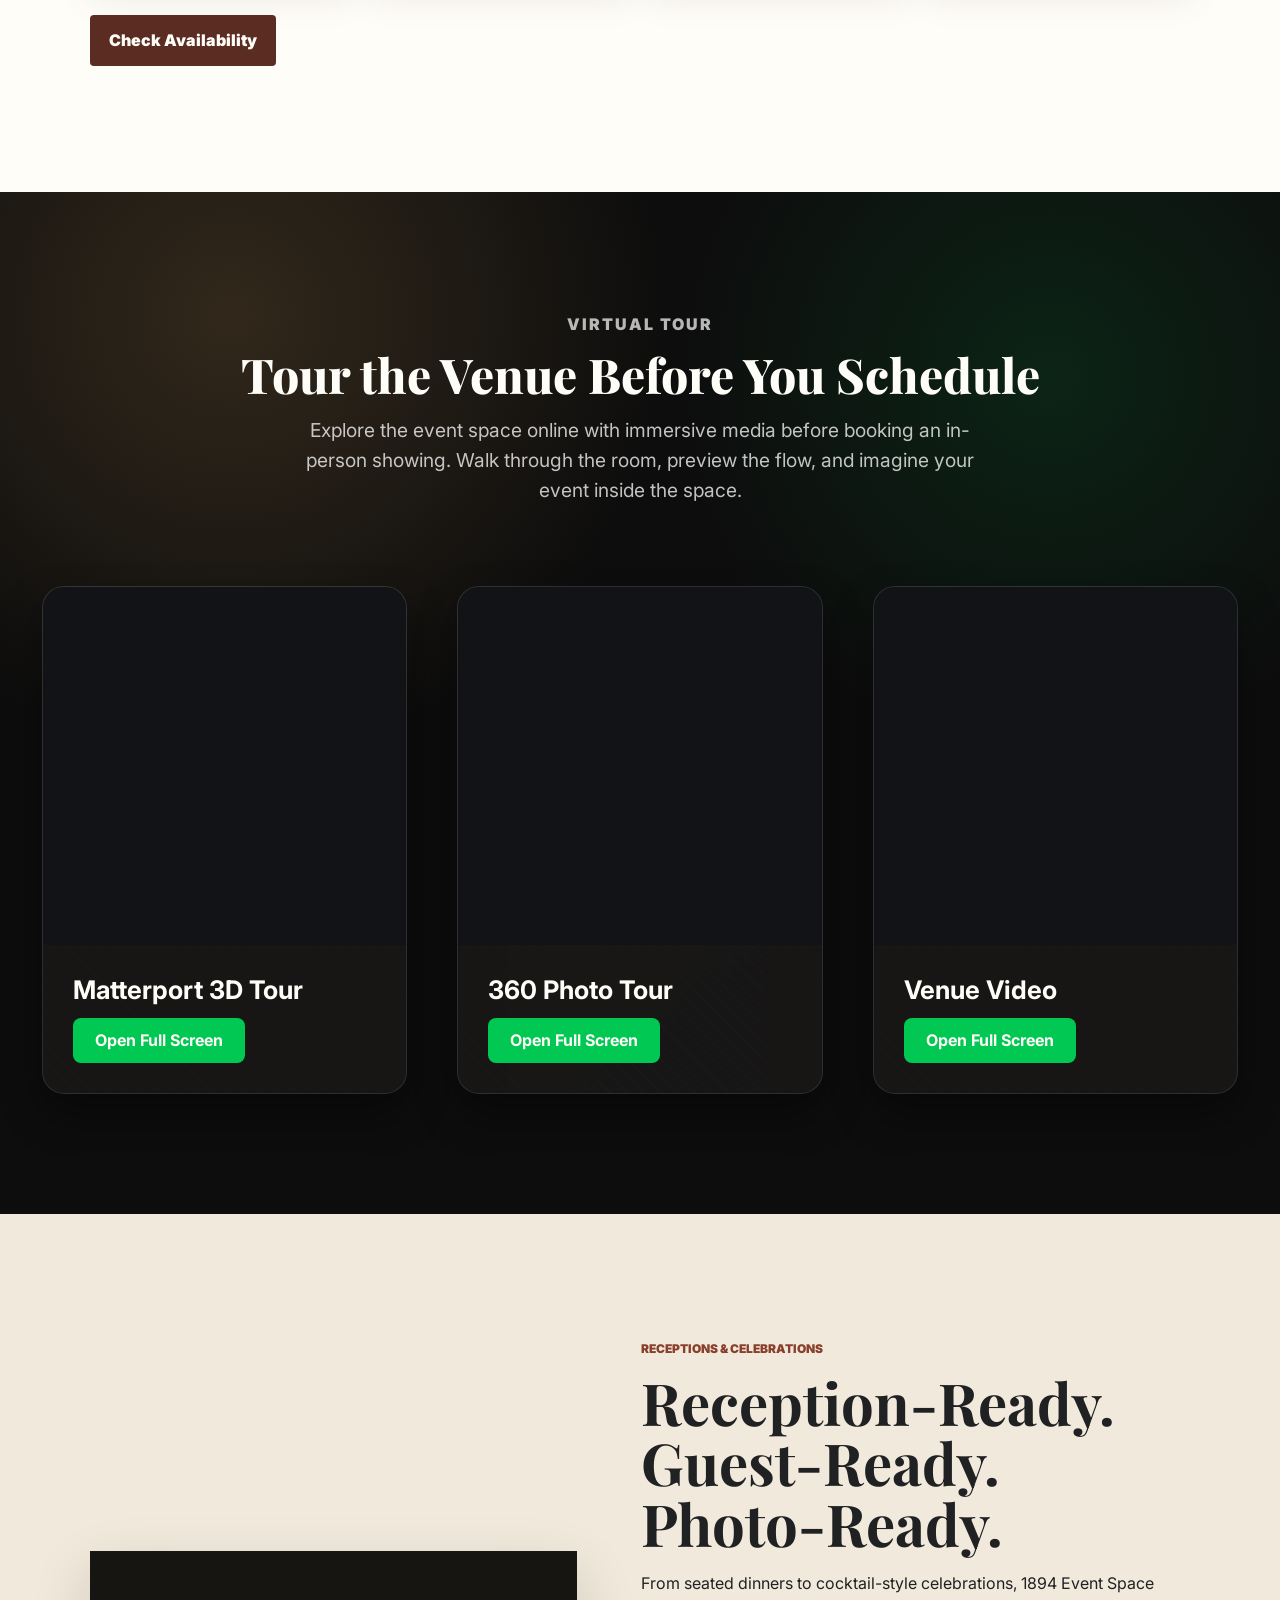
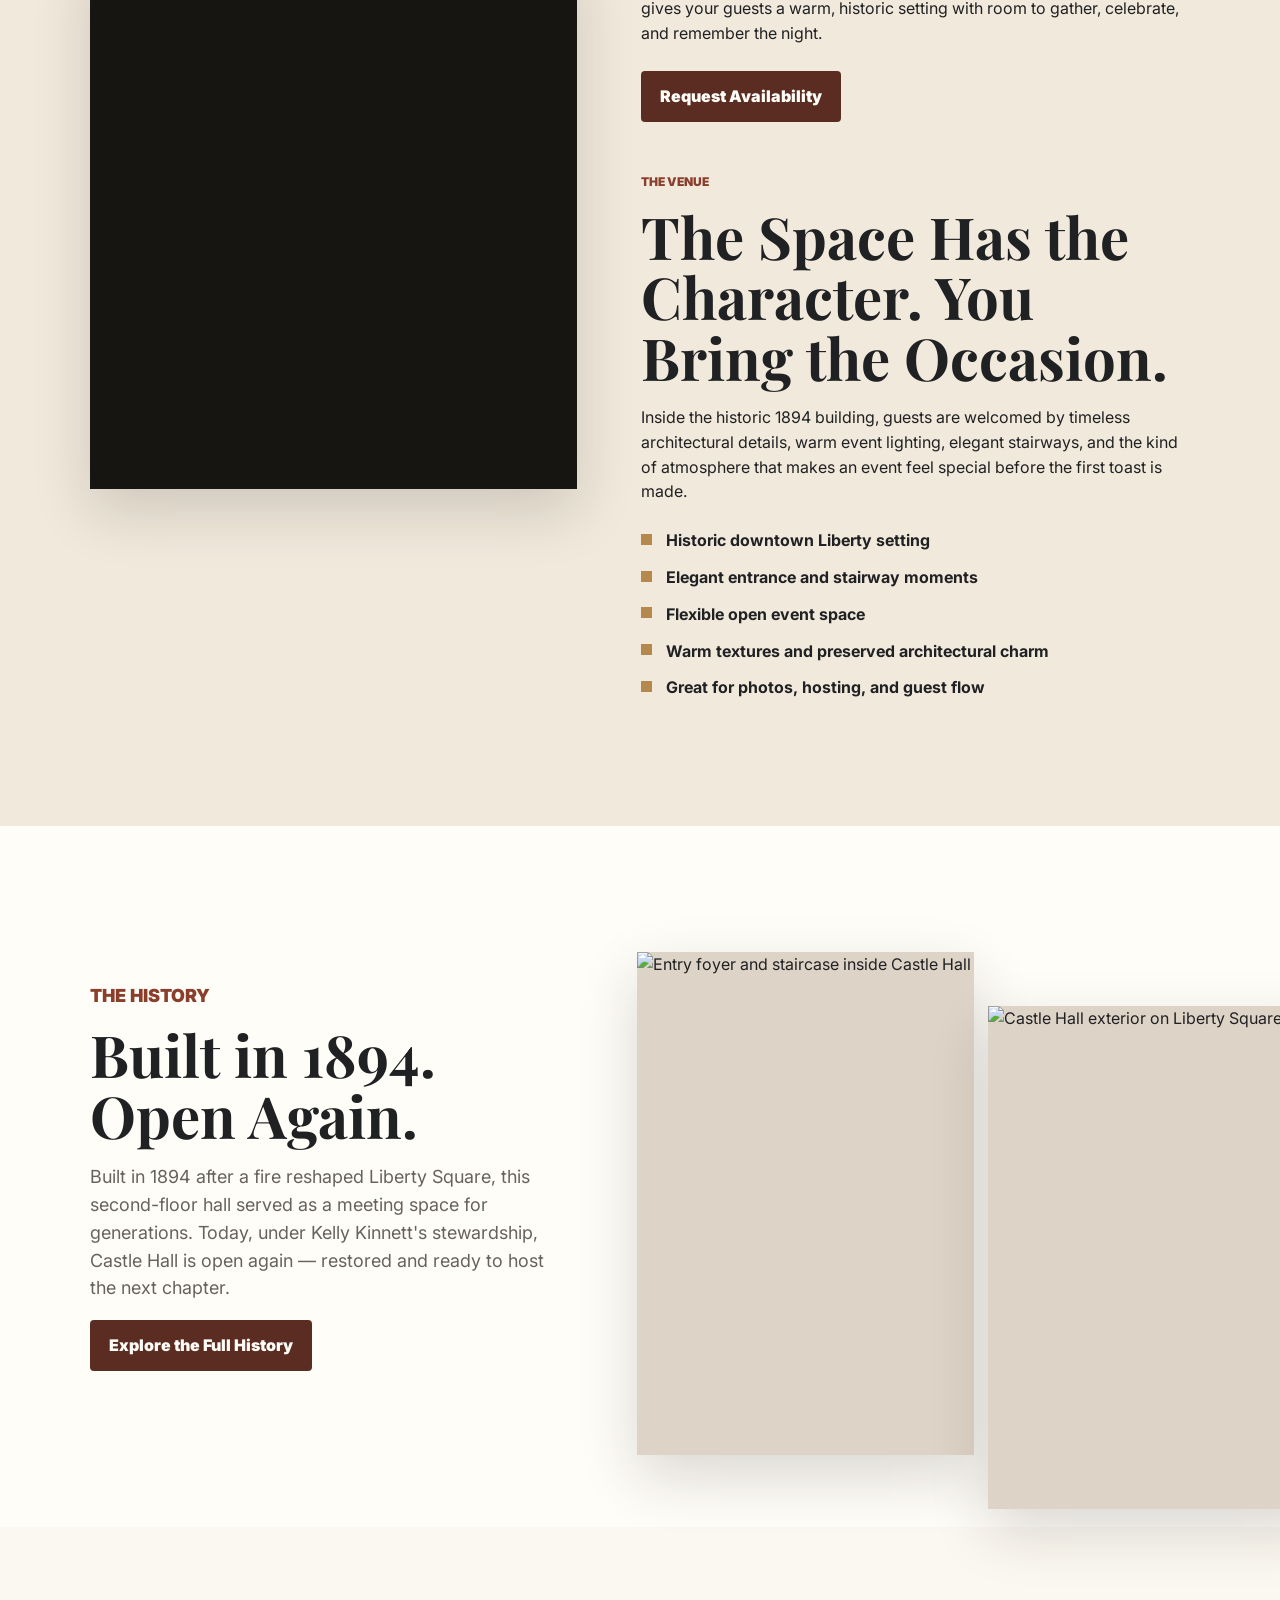
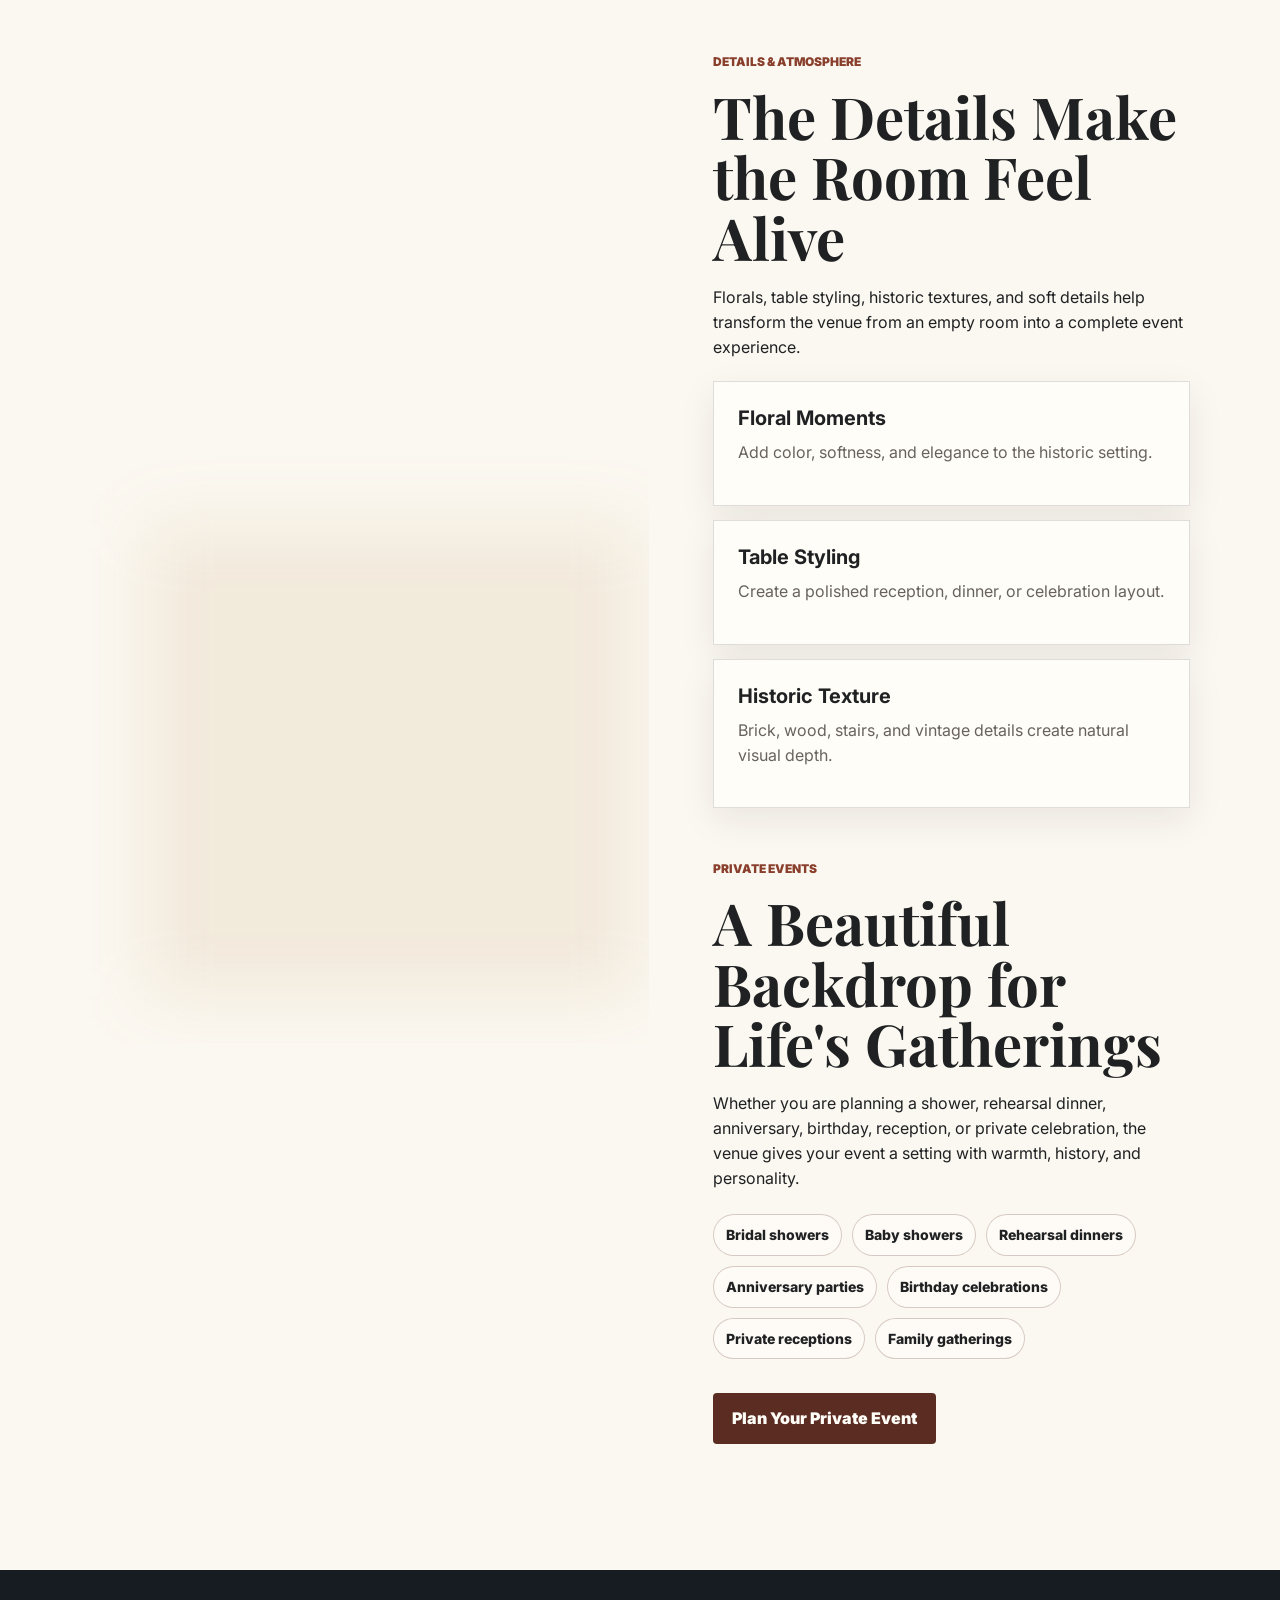
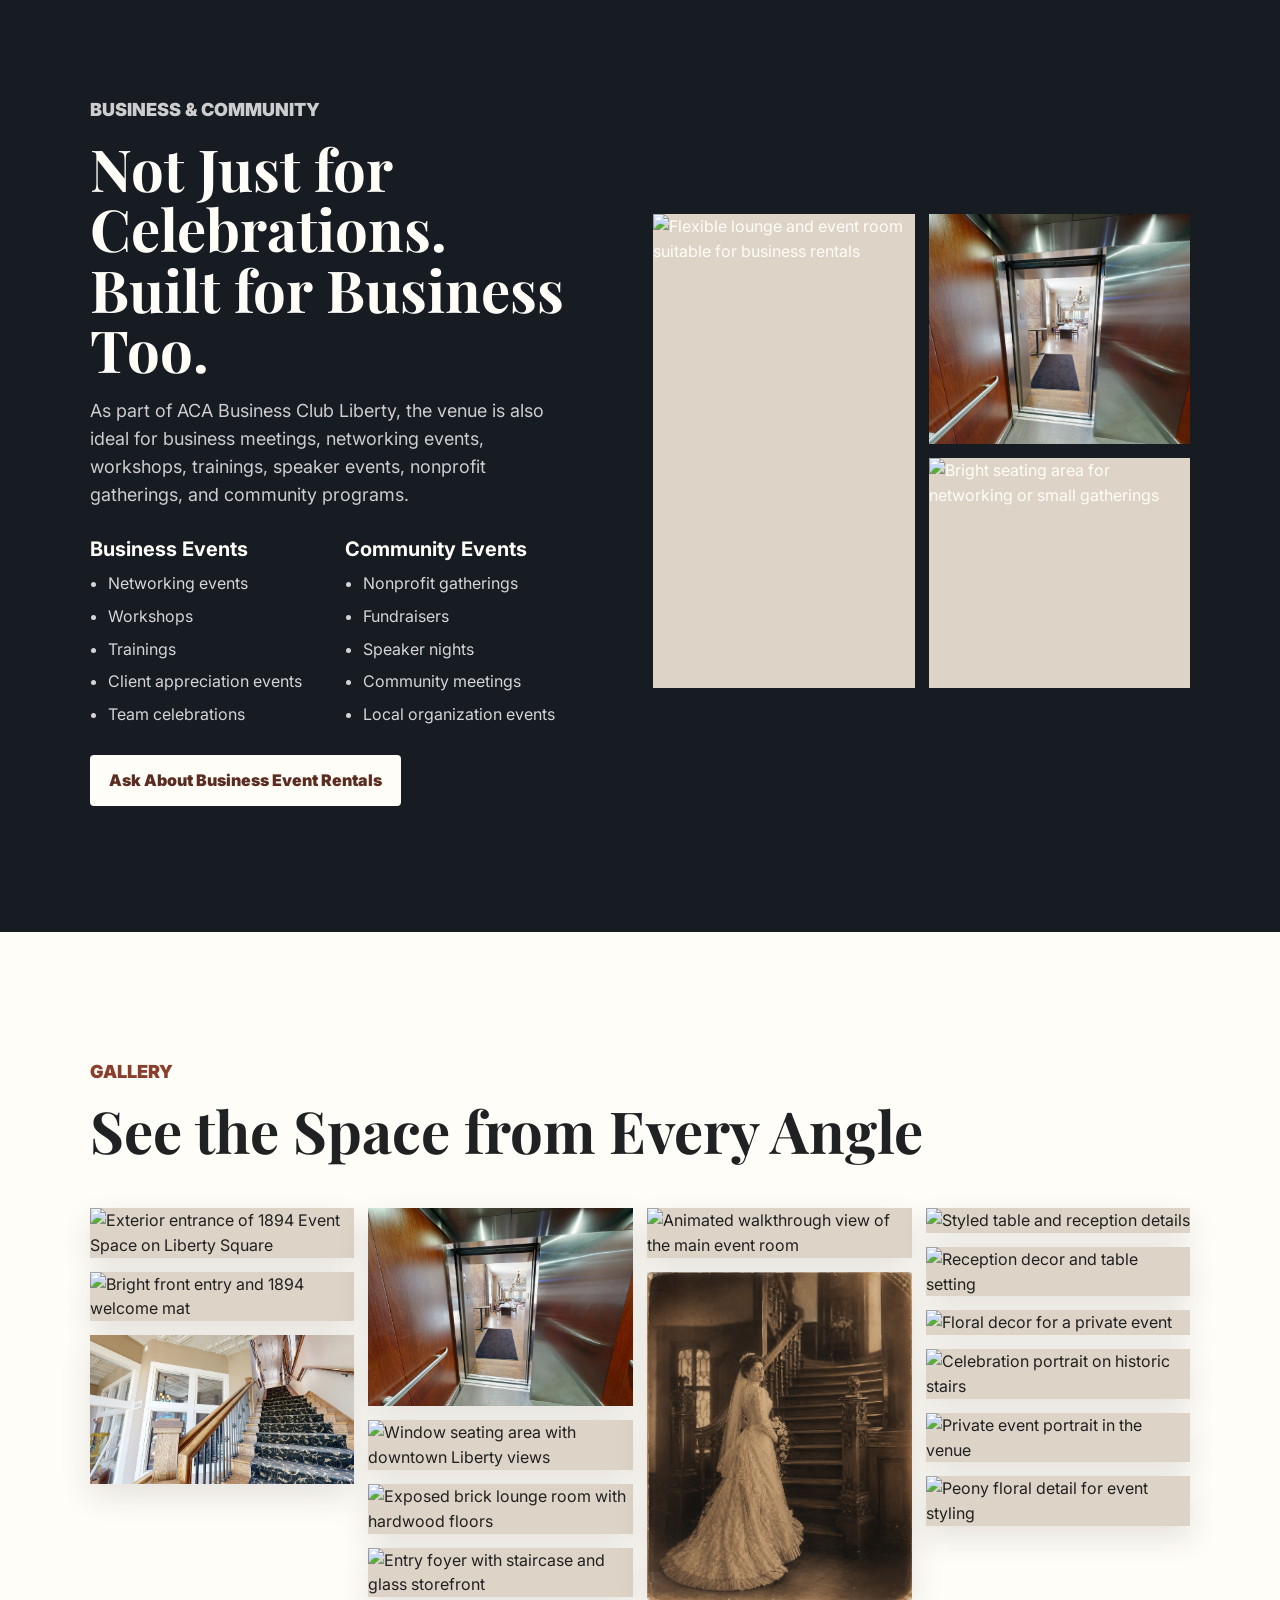
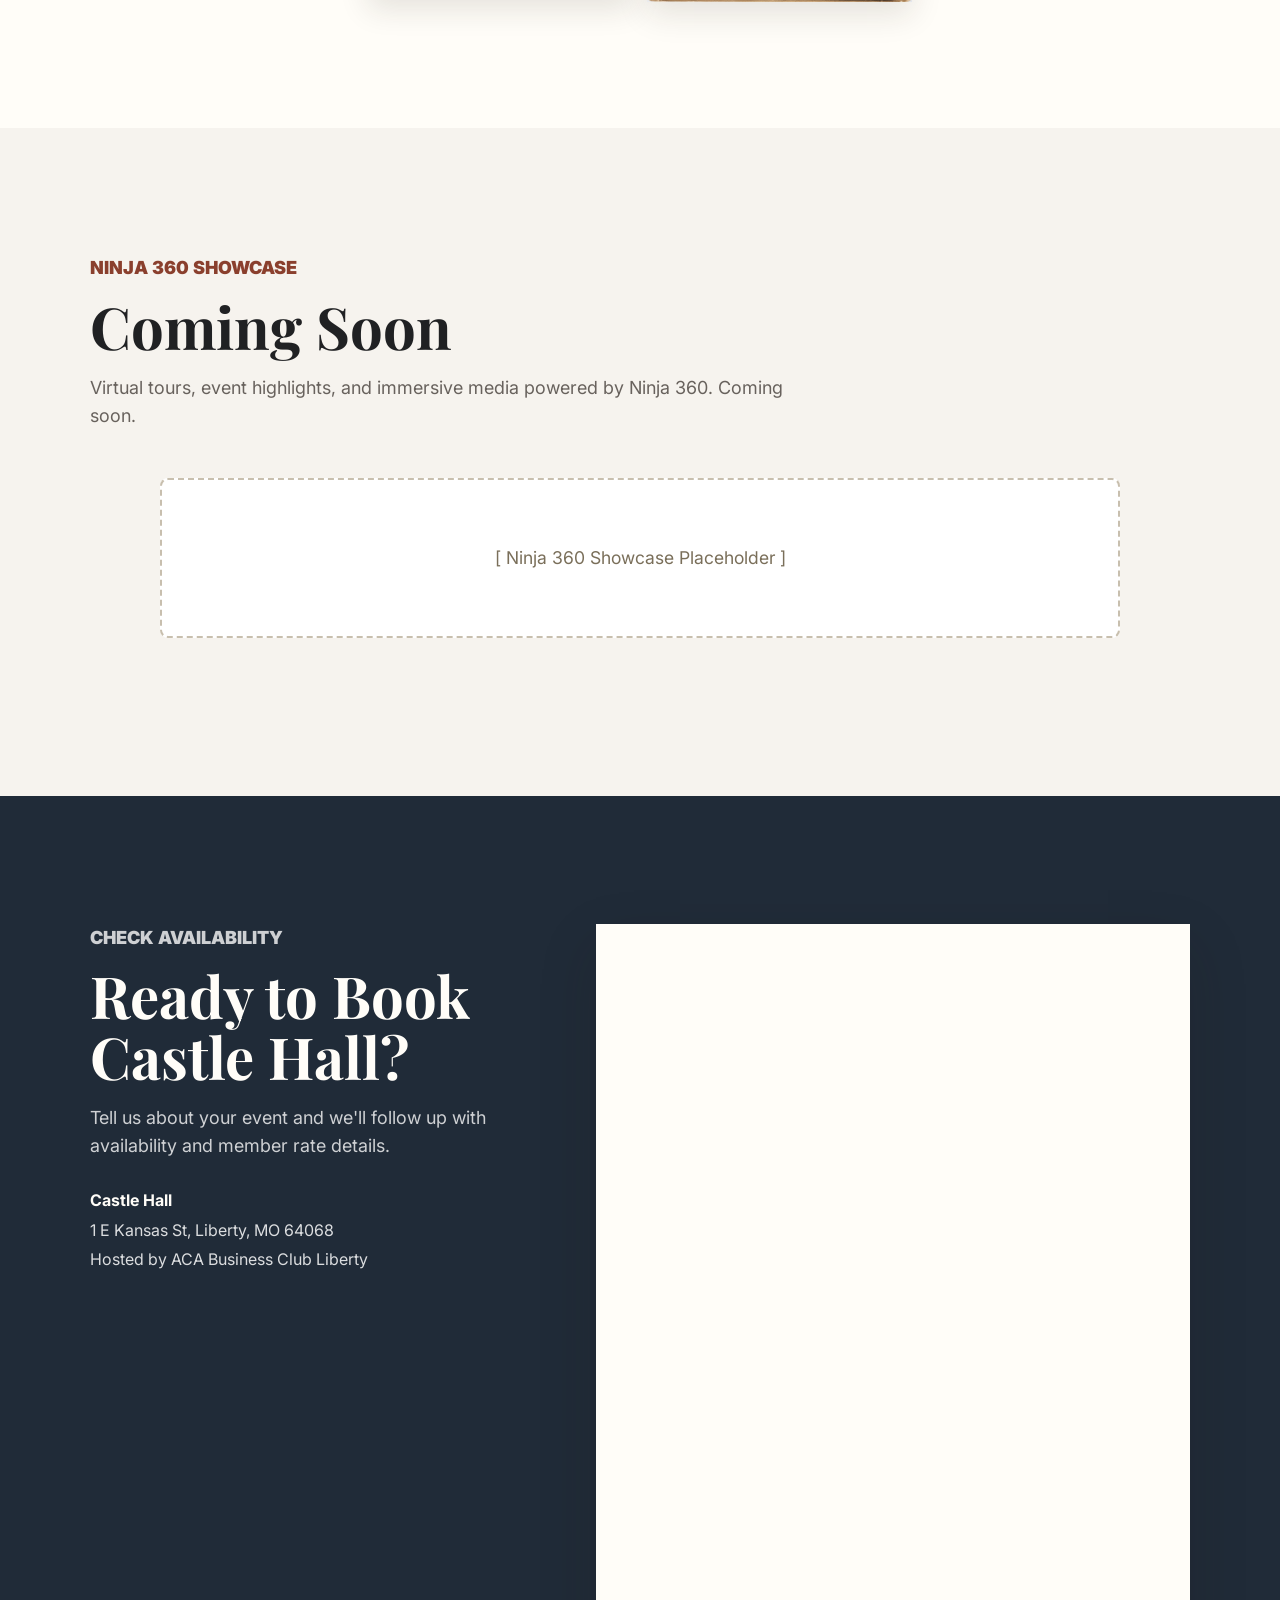
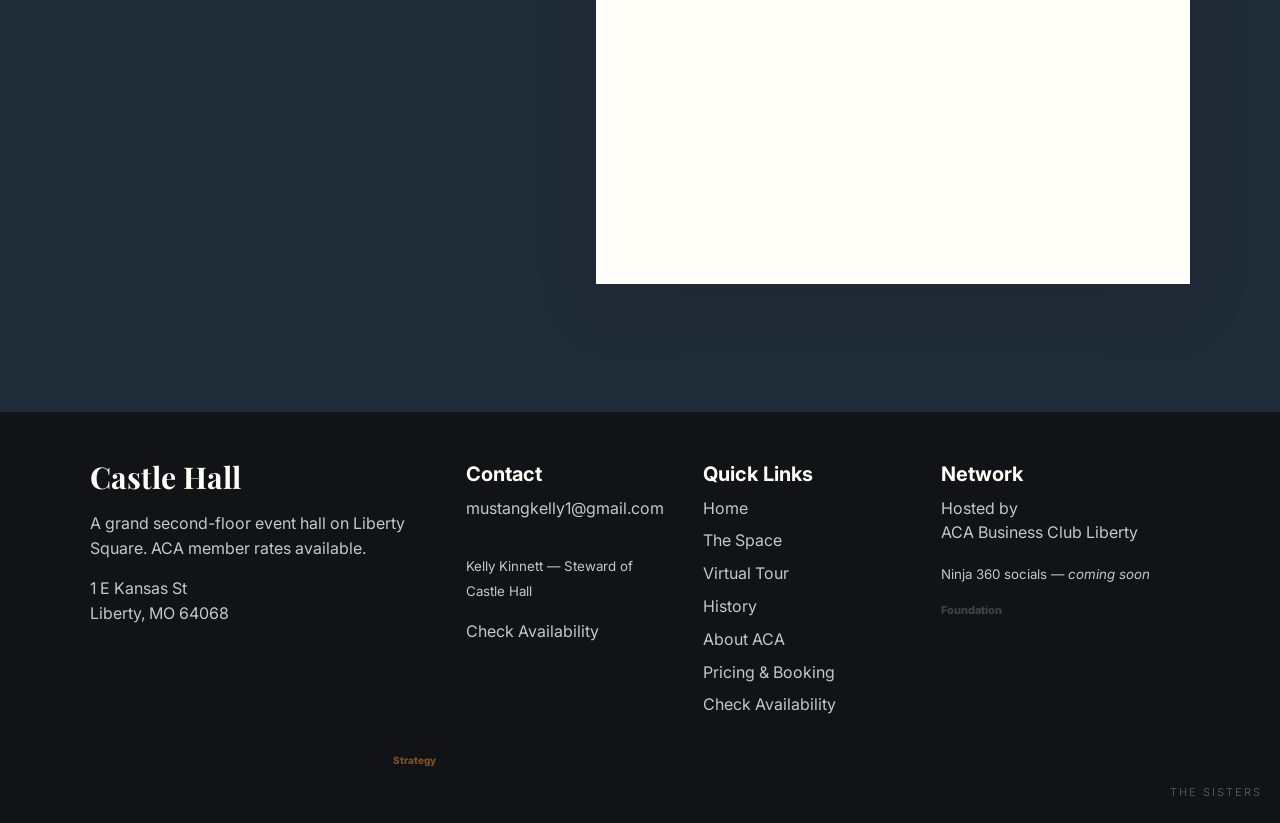
==== commit 9d3d6022: "Relabel stealth footer link: '1894' -> 'THE SISTERS' Per Tim: bottom-right discreet footer link now " ====
--- a/index.html
+++ b/index.html
@@ -413,7 +413,7 @@
         <a class="foundation-secret-link" href="foundation.html" aria-label="ACA Liberty Digital Foundation">Foundation</a>
       </div>
       <a class="prep-secret-link" href="prep-notes.html" target="_blank" rel="noopener">Strategy</a>
-      <a class="stealth-vision-link" href="castle-hall-vision.html" aria-label="Vision">1894</a>
+      <a class="stealth-vision-link" href="castle-hall-vision.html" aria-label="The Sisters">THE SISTERS</a>
     </footer>
     <script src="youtube-autoplay.js"></script>
     <script src="event-request.js"></script>
